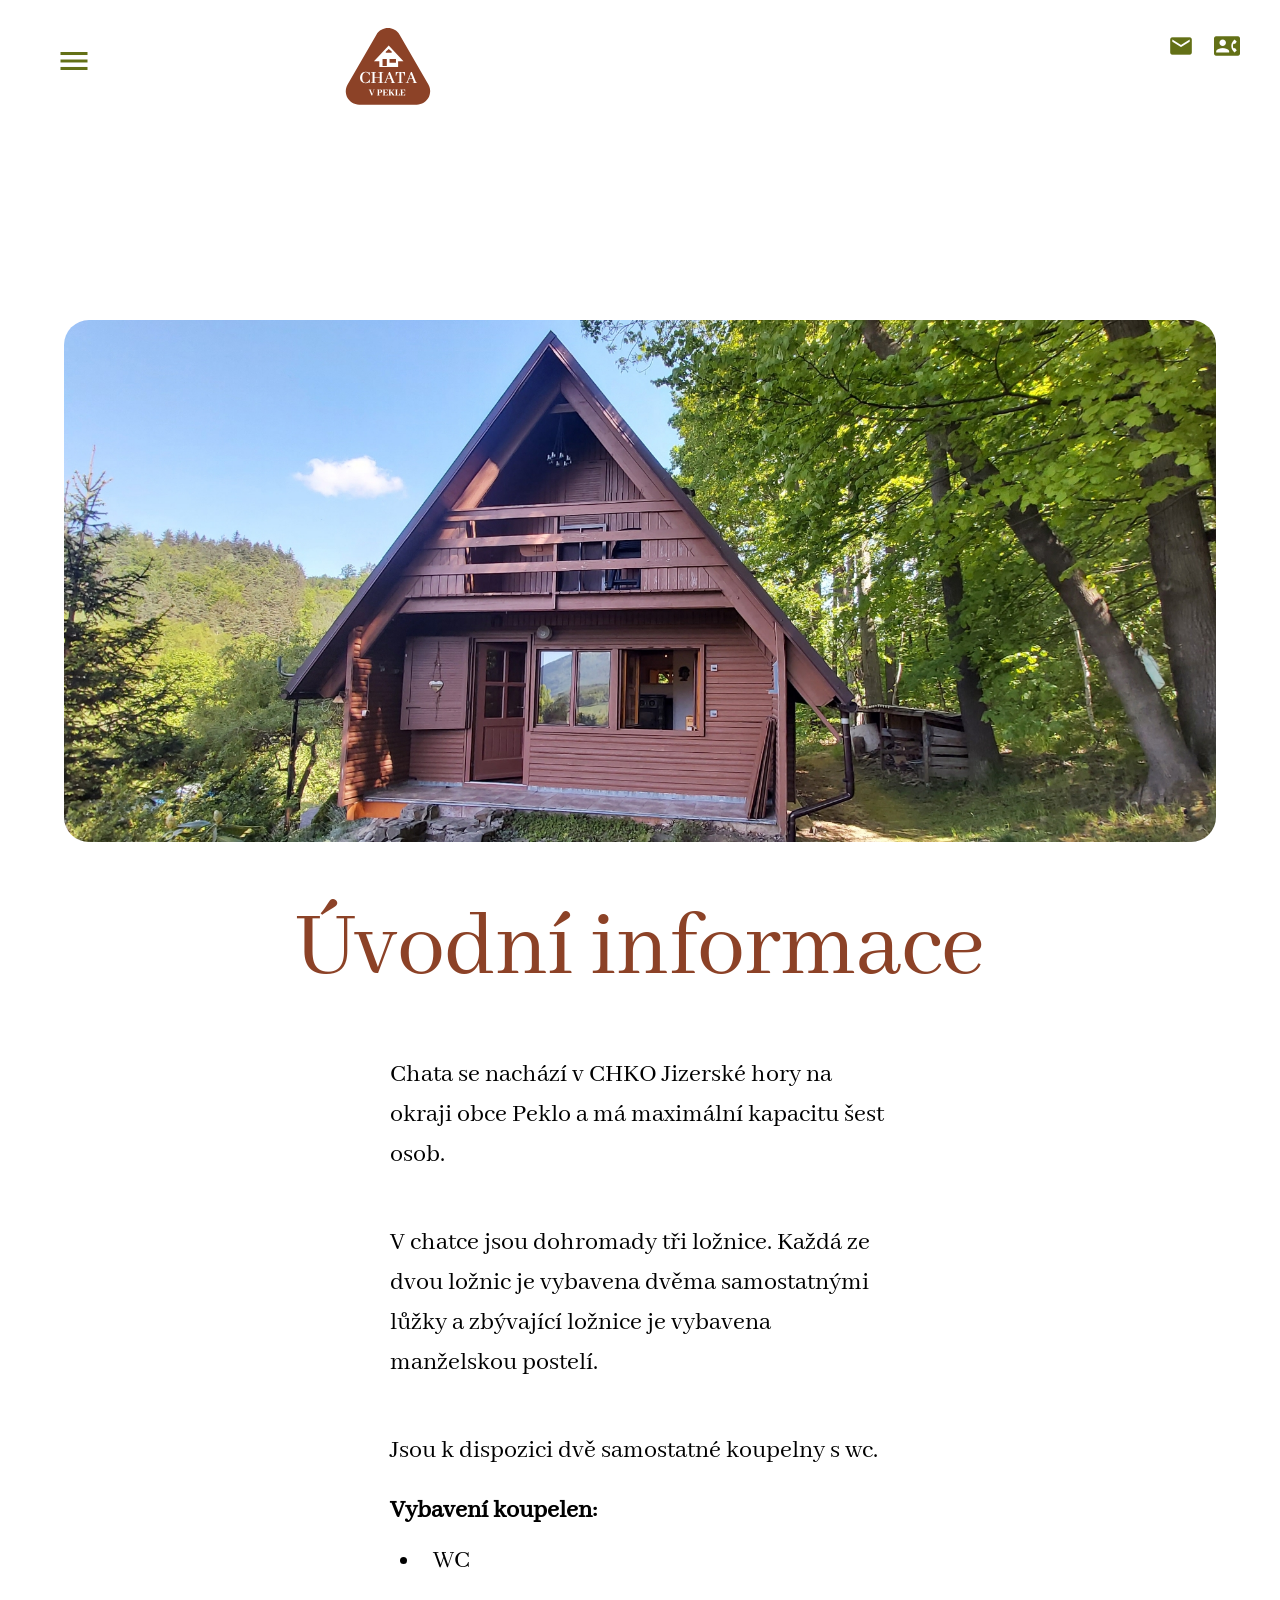
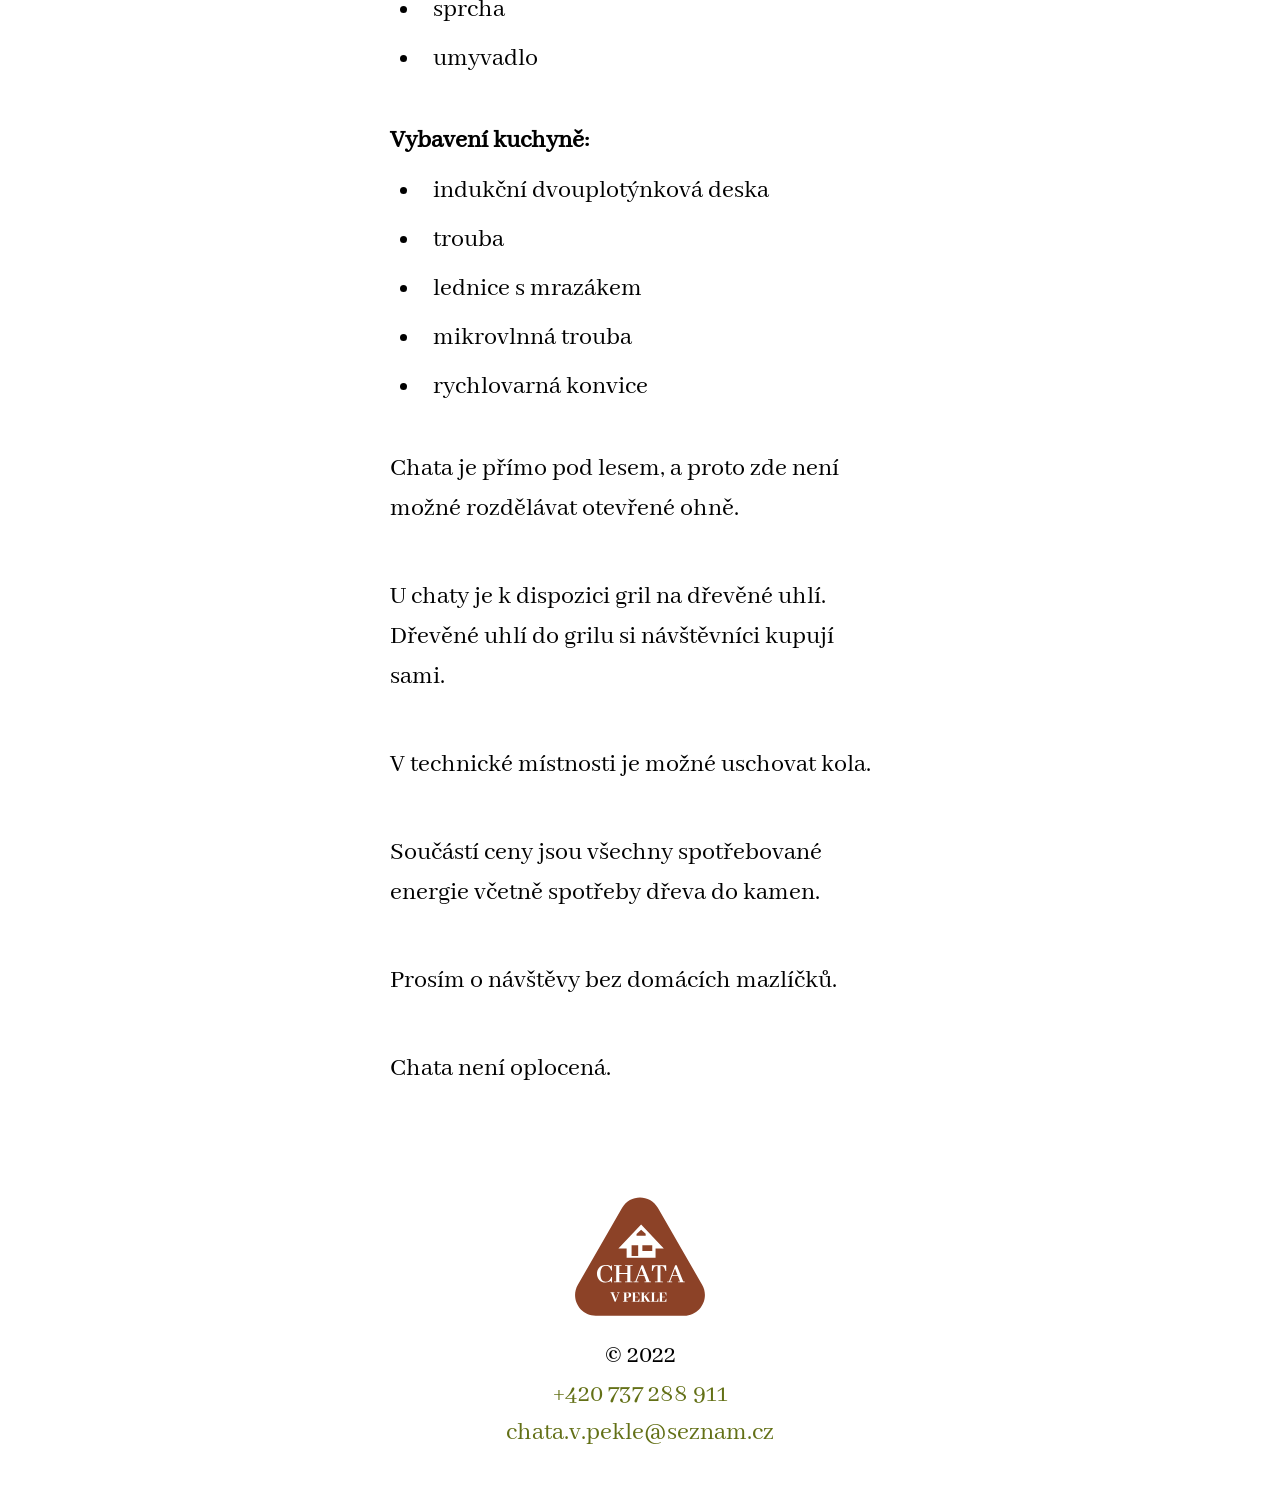
==== site/index.html @ 42ec2aaf "Převod SSR na statickou kostru Co-Authored-By: Claude Opus 5.5 (1M context) <noreply@anthropic.com>" ====
<!DOCTYPE html>
<html dir="ltr" lang="cs">
 <head>
  <title>
   Chata v Pekle
  </title>
  <meta content="NJmJHriRvf-rJsaAqMq5qXsgZJB5PjTwamR1RuNVc58" name="google-site-verification"/>
  <meta charset="utf-8"/>
  <meta content="Jizerské hory na okraji obce Peklo" name="description"/>
  <meta content="telephone=yes" name="format-detection"/>
  <meta content="no" name="msapplication-tap-highlight"/>
  <meta content="user-scalable=no,initial-scale=1,maximum-scale=1,minimum-scale=1,width=device-width" name="viewport"/>
  <meta content="3EB820D91E4AE685A095F43138B02873" name="msvalidate.01"/>
  <link href="statics/app-logo-128x128.png" rel="icon" type="image/png"/>
  <link href="statics/icons/favicon-16x16.png" rel="icon" sizes="16x16" type="image/png"/>
  <link href="statics/icons/favicon-32x32.png" rel="icon" sizes="32x32" type="image/png"/>
  <link href="statics/icons/favicon-96x96.png" rel="icon" sizes="96x96" type="image/png"/>
  <link href="statics/icons/favicon.ico" rel="icon" type="image/ico"/>
  <link href="css/app.css" rel="stylesheet"/>
  <link href="css/komponenty.css" rel="stylesheet"/>
 </head>
 <body class="desktop no-touch body--light">
  <script>
   window.__Q_META__={"title":"Chata v Pekle","meta":{},"link":{},"htmlAttr":{},"bodyAttr":{}}
  </script>
  <div id="q-app">
   <script>
    (function(){var a=document.getElementById('q-app'),w=window.innerWidth;[['xs',600],['sm',1024],['md',1440],['lg',1920]].forEach(function(b){a.classList.toggle('gt-'+b[0],w>=b[1])})})()
   </script>
   <div class="q-layout q-layout--standard" rounded-borders="" style="min-height:0px;">
    <!-- -->
    <!-- -->
    <header class="q-header q-layout__section--marginal transparent fixed-top" style="height:112px;">
     <div class="q-toolbar row no-wrap items-center bg-white">
      <div class="whole-menu">
       <div class="row justify-between full-width menu-kontakt-block-mobile">
        <div class="col-1 text-left whole-menu-mobile">
         <button class="q-btn q-btn-item non-selectable no-outline menu-button-mobile q-btn--flat q-btn--rectangle q-btn--actionable q-focusable q-hoverable q-btn--no-uppercase q-btn--wrap" role="button" style="font-size:21px;" tabindex="0" type="button">
          <span class="q-focus-helper">
          </span>
          <span class="q-btn__wrapper col row q-anchor--skip">
           <span class="q-btn__content text-center col items-center q-anchor--skip justify-center row">
            <i aria-hidden="true" class="material-icons q-icon notranslate" role="img">
             menu
            </i>
           </span>
          </span>
         </button>
        </div>
        <div class="q-drawer-container">
         <div aria-hidden="true" class="q-drawer__opener fixed-left">
         </div>
         <div aria-hidden="true" class="fullscreen q-drawer__backdrop hidden">
         </div>
         <aside class="q-drawer q-drawer--left q-drawer--bordered q-layout--prevent-focus fixed q-drawer--on-top q-drawer--mobile q-drawer--top-padding" style="width:300px;">
          <div class="q-drawer__content fit scroll">
           <div class="q-tabs row no-wrap items-center q-tabs--not-scrollable q-tabs--vertical q-tabs__arrows--inside" role="tablist">
            <!-- -->
            <div class="q-tabs__content row no-wrap items-center self-stretch hide-scrollbar q-tabs__content--align-left kontakt-bar">
             <div class="text-body3 q-list">
              <a aria-current="page" class="q-tab relative-position self-stretch flex flex-center text-center menu-text-style q-router-link--exact-active q-router-link--active q-tab--inactive q-tab--no-caps q-focusable q-hoverable cursor-pointer" href="./" role="tab" tabindex="0">
               <div class="q-focus-helper" tabindex="-1">
               </div>
               <div class="q-tab__content self-stretch flex-center relative-position q-anchor--skip non-selectable column">
                Úvod
               </div>
               <div class="q-tab__indicator absolute-right text-secondary">
               </div>
              </a>
              <a class="q-tab relative-position self-stretch flex flex-center text-center menu-text-style q-tab--inactive q-tab--no-caps q-focusable q-hoverable cursor-pointer" href="cenik/" role="tab" tabindex="0">
               <div class="q-focus-helper" tabindex="-1">
               </div>
               <div class="q-tab__content self-stretch flex-center relative-position q-anchor--skip non-selectable column">
                Ceník
               </div>
               <div class="q-tab__indicator absolute-right text-secondary">
               </div>
              </a>
              <a class="q-tab relative-position self-stretch flex flex-center text-center menu-text-style q-tab--inactive q-tab--no-caps q-focusable q-hoverable cursor-pointer" href="fotky/" role="tab" tabindex="0">
               <div class="q-focus-helper" tabindex="-1">
               </div>
               <div class="q-tab__content self-stretch flex-center relative-position q-anchor--skip non-selectable column">
                Fotky
               </div>
               <div class="q-tab__indicator absolute-right text-secondary">
               </div>
              </a>
              <a class="q-tab relative-position self-stretch flex flex-center text-center menu-text-style q-tab--inactive q-tab--no-caps q-focusable q-hoverable cursor-pointer" href="okoli/" role="tab" tabindex="0">
               <div class="q-focus-helper" tabindex="-1">
               </div>
               <div class="q-tab__content self-stretch flex-center relative-position q-anchor--skip non-selectable column">
                V okolí
               </div>
               <div class="q-tab__indicator absolute-right text-secondary">
               </div>
              </a>
              <a class="q-tab relative-position self-stretch flex flex-center text-center menu-text-style q-tab--inactive q-tab--no-caps q-focusable q-hoverable cursor-pointer" href="kontakt/" role="tab" tabindex="0">
               <div class="q-focus-helper" tabindex="-1">
               </div>
               <div class="q-tab__content self-stretch flex-center relative-position q-anchor--skip non-selectable column">
                Kontakt
               </div>
               <div class="q-tab__indicator absolute-right text-secondary">
               </div>
              </a>
             </div>
             <button class="q-btn q-btn-item non-selectable no-outline mobile-btn-close-menu q-btn--flat q-btn--rectangle q-btn--actionable q-focusable q-hoverable q-btn--no-uppercase q-btn--wrap q-btn--dense" role="button" tabindex="0" type="button">
              <span class="q-focus-helper">
              </span>
              <span class="q-btn__wrapper col row q-anchor--skip">
               <span class="q-btn__content text-center col items-center q-anchor--skip justify-center row">
                <i aria-hidden="true" class="material-icons q-icon notranslate" role="img">
                 close
                </i>
                zavřít
               </span>
              </span>
             </button>
            </div>
            <i aria-hidden="true" class="q-tabs__arrow q-tabs__arrow--left absolute q-tab__icon material-icons q-icon notranslate" role="presentation">
             keyboard_arrow_up
            </i>
            <i aria-hidden="true" class="q-tabs__arrow q-tabs__arrow--right absolute q-tab__icon material-icons q-icon notranslate q-tabs__arrow--faded" role="presentation">
             keyboard_arrow_down
            </i>
           </div>
          </div>
         </aside>
        </div>
        <div class="col-3">
         <img class="logo" height="90px" src="[data-uri]" style="z-index:2;"/>
        </div>
        <div class="col-5 text-right whole-menu-mobile">
         <a class="menu-kontakt-button menu-button-mobile" href="mailto:chata.v.pekle@seznam.cz">
          <i aria-hidden="true" class="material-icons q-icon notranslate" role="presentation">
           mail
          </i>
         </a>
         <a class="menu-kontakt-button menu-button-mobile" href="tel:+420737288911">
          <i aria-hidden="true" class="material-icons q-icon notranslate" role="presentation">
           contact_phone
          </i>
         </a>
        </div>
       </div>
      </div>
     </div>
     <!-- -->
    </header>
    <div class="q-page-container" style="padding-top:350px;">
     <main class="q-page" data-v-85ab2346="" style="min-height:calc(100vh - 350px);">
      <div data-v-85ab2346="">
       <div class="page-section" data-v-85ab2346="">
        <div data-v-85ab2346="">
         <img class="top-image" data-v-85ab2346="" src="img/chvp_foto01.jpg"/>
        </div>
       </div>
       <div class="page-section section-nadpis text-center" data-v-85ab2346="">
        <h2 data-v-85ab2346="">
         Úvodní informace
        </h2>
       </div>
       <div class="page-section text-center" data-v-85ab2346="">
        <div class="text-section" data-v-85ab2346="">
         <div class="text-block" data-v-85ab2346="">
          <p class="q-mb-xl" data-v-85ab2346="">
           Chata se nachází v CHKO Jizerské hory na okraji obce Peklo a má maximální kapacitu šest osob.
          </p>
          <p class="q-mb-xl" data-v-85ab2346="">
           V chatce jsou dohromady tři ložnice. Každá ze dvou ložnic je vybavena dvěma samostatnými lůžky a zbývající ložnice je vybavena manželskou postelí.
          </p>
          <div class="q-mb-xl" data-v-85ab2346="">
           <p data-v-85ab2346="">
            Jsou k dispozici dvě samostatné koupelny s wc.
           </p>
           <p class="text-bold q-mb-md" data-v-85ab2346="">
            Vybavení koupelen:
           </p>
           <ul data-v-85ab2346="">
            <li data-v-85ab2346="">
             WC
            </li>
            <li data-v-85ab2346="">
             sprcha
            </li>
            <li data-v-85ab2346="">
             umyvadlo
            </li>
           </ul>
          </div>
          <div class="q-mb-xl q-mt-xl" data-v-85ab2346="">
           <p class="text-bold q-mb-md" data-v-85ab2346="">
            Vybavení kuchyně:
           </p>
           <ul data-v-85ab2346="">
            <li data-v-85ab2346="">
             indukční dvouplotýnková deska
            </li>
            <li data-v-85ab2346="">
             trouba
            </li>
            <li data-v-85ab2346="">
             lednice s mrazákem
            </li>
            <li data-v-85ab2346="">
             mikrovlnná trouba
            </li>
            <li data-v-85ab2346="">
             rychlovarná konvice
            </li>
           </ul>
          </div>
          <p class="q-mb-xl" data-v-85ab2346="">
           Chata je přímo pod lesem, a proto zde není možné rozdělávat otevřené ohně.
          </p>
          <p class="q-mb-xl" data-v-85ab2346="">
           U chaty je k dispozici gril na dřevěné uhlí. Dřevěné uhlí do grilu si návštěvníci kupují sami.
          </p>
          <p class="q-mb-xl" data-v-85ab2346="">
           V technické místnosti je možné uschovat kola.
          </p>
          <p class="q-mb-xl" data-v-85ab2346="">
           Součástí ceny jsou všechny spotřebované energie včetně spotřeby dřeva do kamen.
          </p>
          <p class="q-mb-xl" data-v-85ab2346="">
           Prosím o návštěvy bez domácích mazlíčků.
          </p>
          <p class="q-mb-xl" data-v-85ab2346="">
           Chata není oplocená.
          </p>
         </div>
        </div>
       </div>
      </div>
     </main>
     <div class="q-mt-lg" data-v-52e497e8="">
      <div class="row items-center justify-center" data-v-52e497e8="">
       <div class="col text-center" data-v-52e497e8="">
        <div class="alt-text-caption text-center q-mb-xl" data-v-52e497e8="">
         <div data-v-52e497e8="">
          <img alt="logo" data-v-52e497e8="" immediate="true" src="[data-uri]" width="160"/>
         </div>
         <div data-v-52e497e8="">
          <span class="q-mx-sm" data-v-52e497e8="">
           © 2022
          </span>
         </div>
         <div data-v-52e497e8="">
          <span class="q-mx-sm" data-v-52e497e8="">
           <a class="menu-kontakt-button menu-button-mobile" data-v-52e497e8="" href="tel:+420737288911">
            +420 737 288 911
           </a>
          </span>
         </div>
         <div data-v-52e497e8="">
          <span class="q-mx-sm" data-v-52e497e8="">
           <a class="menu-kontakt-button menu-button-mobile" data-v-52e497e8="" href="mailto:chata.v.pekle@seznam.cz">
            chata.v.pekle@seznam.cz
           </a>
          </span>
         </div>
        </div>
       </div>
      </div>
     </div>
    </div>
   </div>
  </div>
 </body>
</html>
---- site/css/app.css ----
@font-face{font-family:Material Icons;font-style:normal;font-weight:400;font-display:block;src:url("../fonts/flUhRq6tzZclQEJ-Vdg-IuiaDsNcIhQ8tQ.woff2") format("woff2"),url("../fonts/flUhRq6tzZclQEJ-Vdg-IuiaDsNa.woff") format("woff")}.material-icons{font-family:Material Icons;font-weight:400;font-style:normal;display:inline-block;line-height:1;text-transform:none;letter-spacing:normal;word-wrap:normal;white-space:nowrap;direction:ltr;-webkit-font-smoothing:antialiased;text-rendering:optimizeLegibility;-moz-osx-font-smoothing:grayscale;font-feature-settings:"liga"}.heartBeat{-webkit-animation-duration:calc(var(--animate-duration)*1.3);animation-duration:calc(var(--animate-duration)*1.3)}.hinge{-webkit-animation-duration:calc(var(--animate-duration)*2);animation-duration:calc(var(--animate-duration)*2);transform-origin:top left}.pulse{-webkit-animation-timing-function:ease-in-out;animation-timing-function:ease-in-out}@-webkit-keyframes shakeX{0%,to{transform:translate3d(0,0,0)}10%,30%,50%,70%,90%{transform:translate3d(-10px,0,0)}20%,40%,60%,80%{transform:translate3d(10px,0,0)}}@keyframes shakeX{0%,to{transform:translate3d(0,0,0)}10%,30%,50%,70%,90%{transform:translate3d(-10px,0,0)}20%,40%,60%,80%{transform:translate3d(10px,0,0)}}.shakeX{-webkit-animation-name:shakeX;animation-name:shakeX}@-webkit-keyframes shakeY{0%,to{transform:translate3d(0,0,0)}10%,30%,50%,70%,90%{transform:translate3d(0,-10px,0)}20%,40%,60%,80%{transform:translate3d(0,10px,0)}}@keyframes shakeY{0%,to{transform:translate3d(0,0,0)}10%,30%,50%,70%,90%{transform:translate3d(0,-10px,0)}20%,40%,60%,80%{transform:translate3d(0,10px,0)}}.shakeY{-webkit-animation-name:shakeY;animation-name:shakeY}@-webkit-keyframes backInDown{0%{transform:translateY(-1200px) scale(0.7);opacity:0.7}80%{transform:translateY(0px) scale(0.7);opacity:0.7}to{transform:scale(1);opacity:1}}@keyframes backInDown{0%{transform:translateY(-1200px) scale(0.7);opacity:0.7}80%{transform:translateY(0px) scale(0.7);opacity:0.7}to{transform:scale(1);opacity:1}}.backInDown{-webkit-animation-name:backInDown;animation-name:backInDown}@-webkit-keyframes backInLeft{0%{transform:translateX(-2000px) scale(0.7);opacity:0.7}80%{transform:translateX(0px) scale(0.7);opacity:0.7}to{transform:scale(1);opacity:1}}@keyframes backInLeft{0%{transform:translateX(-2000px) scale(0.7);opacity:0.7}80%{transform:translateX(0px) scale(0.7);opacity:0.7}to{transform:scale(1);opacity:1}}.backInLeft{-webkit-animation-name:backInLeft;animation-name:backInLeft}@-webkit-keyframes backInRight{0%{transform:translateX(2000px) scale(0.7);opacity:0.7}80%{transform:translateX(0px) scale(0.7);opacity:0.7}to{transform:scale(1);opacity:1}}@keyframes backInRight{0%{transform:translateX(2000px) scale(0.7);opacity:0.7}80%{transform:translateX(0px) scale(0.7);opacity:0.7}to{transform:scale(1);opacity:1}}.backInRight{-webkit-animation-name:backInRight;animation-name:backInRight}@-webkit-keyframes backInUp{0%{transform:translateY(1200px) scale(0.7);opacity:0.7}80%{transform:translateY(0px) scale(0.7);opacity:0.7}to{transform:scale(1);opacity:1}}@keyframes backInUp{0%{transform:translateY(1200px) scale(0.7);opacity:0.7}80%{transform:translateY(0px) scale(0.7);opacity:0.7}to{transform:scale(1);opacity:1}}.backInUp{-webkit-animation-name:backInUp;animation-name:backInUp}.bounceIn{-webkit-animation-duration:calc(var(--animate-duration)*0.75);animation-duration:calc(var(--animate-duration)*0.75)}@-webkit-keyframes fadeInBottomLeft{0%{opacity:0;transform:translate3d(-100%,100%,0)}to{opacity:1;transform:translate3d(0,0,0)}}@keyframes fadeInBottomLeft{0%{opacity:0;transform:translate3d(-100%,100%,0)}to{opacity:1;transform:translate3d(0,0,0)}}.fadeInBottomLeft{-webkit-animation-name:fadeInBottomLeft;animation-name:fadeInBottomLeft}@-webkit-keyframes fadeInBottomRight{0%{opacity:0;transform:translate3d(100%,100%,0)}to{opacity:1;transform:translate3d(0,0,0)}}@keyframes fadeInBottomRight{0%{opacity:0;transform:translate3d(100%,100%,0)}to{opacity:1;transform:translate3d(0,0,0)}}.fadeInBottomRight{-webkit-animation-name:fadeInBottomRight;animation-name:fadeInBottomRight}@-webkit-keyframes fadeInTopLeft{0%{opacity:0;transform:translate3d(-100%,-100%,0)}to{opacity:1;transform:translate3d(0,0,0)}}@keyframes fadeInTopLeft{0%{opacity:0;transform:translate3d(-100%,-100%,0)}to{opacity:1;transform:translate3d(0,0,0)}}.fadeInTopLeft{-webkit-animation-name:fadeInTopLeft;animation-name:fadeInTopLeft}@-webkit-keyframes fadeInTopRight{0%{opacity:0;transform:translate3d(100%,-100%,0)}to{opacity:1;transform:translate3d(0,0,0)}}@keyframes fadeInTopRight{0%{opacity:0;transform:translate3d(100%,-100%,0)}to{opacity:1;transform:translate3d(0,0,0)}}.fadeInTopRight{-webkit-animation-name:fadeInTopRight;animation-name:fadeInTopRight}@-webkit-keyframes lightSpeedInLeft{0%{transform:translate3d(-100%,0,0) skewX(30deg);opacity:0}60%{transform:skewX(-20deg);opacity:1}80%{transform:skewX(5deg)}to{transform:translate3d(0,0,0)}}@keyframes lightSpeedInLeft{0%{transform:translate3d(-100%,0,0) skewX(30deg);opacity:0}60%{transform:skewX(-20deg);opacity:1}80%{transform:skewX(5deg)}to{transform:translate3d(0,0,0)}}.lightSpeedInLeft{-webkit-animation-name:lightSpeedInLeft;animation-name:lightSpeedInLeft;-webkit-animation-timing-function:ease-out;animation-timing-function:ease-out}@-webkit-keyframes lightSpeedInRight{0%{transform:translate3d(100%,0,0) skewX(-30deg);opacity:0}60%{transform:skewX(20deg);opacity:1}80%{transform:skewX(-5deg)}to{transform:translate3d(0,0,0)}}@keyframes lightSpeedInRight{0%{transform:translate3d(100%,0,0) skewX(-30deg);opacity:0}60%{transform:skewX(20deg);opacity:1}80%{transform:skewX(-5deg)}to{transform:translate3d(0,0,0)}}.lightSpeedInRight{-webkit-animation-name:lightSpeedInRight;animation-name:lightSpeedInRight;-webkit-animation-timing-function:ease-out;animation-timing-function:ease-out}.rotateIn{transform-origin:center}.rotateInDownLeft{transform-origin:left bottom}.rotateInDownRight{transform-origin:right bottom}.rotateInUpLeft{transform-origin:left bottom}.rotateInUpRight{transform-origin:right bottom}@-webkit-keyframes backOutDown{0%{transform:scale(1);opacity:1}20%{transform:translateY(0px) scale(0.7);opacity:0.7}to{transform:translateY(700px) scale(0.7);opacity:0.7}}@keyframes backOutDown{0%{transform:scale(1);opacity:1}20%{transform:translateY(0px) scale(0.7);opacity:0.7}to{transform:translateY(700px) scale(0.7);opacity:0.7}}.backOutDown{-webkit-animation-name:backOutDown;animation-name:backOutDown}@-webkit-keyframes backOutLeft{0%{transform:scale(1);opacity:1}20%{transform:translateX(0px) scale(0.7);opacity:0.7}to{transform:translateX(-2000px) scale(0.7);opacity:0.7}}@keyframes backOutLeft{0%{transform:scale(1);opacity:1}20%{transform:translateX(0px) scale(0.7);opacity:0.7}to{transform:translateX(-2000px) scale(0.7);opacity:0.7}}.backOutLeft{-webkit-animation-name:backOutLeft;animation-name:backOutLeft}@-webkit-keyframes backOutRight{0%{transform:scale(1);opacity:1}20%{transform:translateX(0px) scale(0.7);opacity:0.7}to{transform:translateX(2000px) scale(0.7);opacity:0.7}}@keyframes backOutRight{0%{transform:scale(1);opacity:1}20%{transform:translateX(0px) scale(0.7);opacity:0.7}to{transform:translateX(2000px) scale(0.7);opacity:0.7}}.backOutRight{-webkit-animation-name:backOutRight;animation-name:backOutRight}@-webkit-keyframes backOutUp{0%{transform:scale(1);opacity:1}20%{transform:translateY(0px) scale(0.7);opacity:0.7}to{transform:translateY(-700px) scale(0.7);opacity:0.7}}@keyframes backOutUp{0%{transform:scale(1);opacity:1}20%{transform:translateY(0px) scale(0.7);opacity:0.7}to{transform:translateY(-700px) scale(0.7);opacity:0.7}}.backOutUp{-webkit-animation-name:backOutUp;animation-name:backOutUp}.bounceOut{-webkit-animation-duration:calc(var(--animate-duration)*0.75);animation-duration:calc(var(--animate-duration)*0.75)}@-webkit-keyframes fadeOutBottomLeft{0%{opacity:1;transform:translate3d(0,0,0)}to{opacity:0;transform:translate3d(-100%,100%,0)}}@keyframes fadeOutBottomLeft{0%{opacity:1;transform:translate3d(0,0,0)}to{opacity:0;transform:translate3d(-100%,100%,0)}}.fadeOutBottomLeft{-webkit-animation-name:fadeOutBottomLeft;animation-name:fadeOutBottomLeft}@-webkit-keyframes fadeOutBottomRight{0%{opacity:1;transform:translate3d(0,0,0)}to{opacity:0;transform:translate3d(100%,100%,0)}}@keyframes fadeOutBottomRight{0%{opacity:1;transform:translate3d(0,0,0)}to{opacity:0;transform:translate3d(100%,100%,0)}}.fadeOutBottomRight{-webkit-animation-name:fadeOutBottomRight;animation-name:fadeOutBottomRight}@-webkit-keyframes fadeOutTopLeft{0%{opacity:1;transform:translate3d(0,0,0)}to{opacity:0;transform:translate3d(-100%,-100%,0)}}@keyframes fadeOutTopLeft{0%{opacity:1;transform:translate3d(0,0,0)}to{opacity:0;transform:translate3d(-100%,-100%,0)}}.fadeOutTopLeft{-webkit-animation-name:fadeOutTopLeft;animation-name:fadeOutTopLeft}@-webkit-keyframes fadeOutTopRight{0%{opacity:1;transform:translate3d(0,0,0)}to{opacity:0;transform:translate3d(100%,-100%,0)}}@keyframes fadeOutTopRight{0%{opacity:1;transform:translate3d(0,0,0)}to{opacity:0;transform:translate3d(100%,-100%,0)}}.fadeOutTopRight{-webkit-animation-name:fadeOutTopRight;animation-name:fadeOutTopRight}.flipOutX,.flipOutY{-webkit-animation-duration:calc(var(--animate-duration)*0.75);animation-duration:calc(var(--animate-duration)*0.75)}@-webkit-keyframes lightSpeedOutLeft{0%{opacity:1}to{transform:translate3d(-100%,0,0) skewX(-30deg);opacity:0}}@keyframes lightSpeedOutLeft{0%{opacity:1}to{transform:translate3d(-100%,0,0) skewX(-30deg);opacity:0}}.lightSpeedOutLeft{-webkit-animation-name:lightSpeedOutLeft;animation-name:lightSpeedOutLeft;-webkit-animation-timing-function:ease-in;animation-timing-function:ease-in}@-webkit-keyframes lightSpeedOutRight{0%{opacity:1}to{transform:translate3d(100%,0,0) skewX(30deg);opacity:0}}@keyframes lightSpeedOutRight{0%{opacity:1}to{transform:translate3d(100%,0,0) skewX(30deg);opacity:0}}.lightSpeedOutRight{-webkit-animation-name:lightSpeedOutRight;animation-name:lightSpeedOutRight;-webkit-animation-timing-function:ease-in;animation-timing-function:ease-in}.rotateOut{transform-origin:center}.rotateOutDownLeft{transform-origin:left bottom}.rotateOutDownRight{transform-origin:right bottom}.rotateOutUpLeft{transform-origin:left bottom}.rotateOutUpRight{transform-origin:right bottom}.zoomOutDown{transform-origin:center bottom}.zoomOutLeft{transform-origin:left center}.zoomOutRight{transform-origin:right center}.zoomOutUp{transform-origin:center bottom}*,:after,:before{box-sizing:inherit;-webkit-tap-highlight-color:transparent;-moz-tap-highlight-color:transparent}#q-app,body,html{width:100%;direction:ltr}body.platform-ios.within-iframe,body.platform-ios.within-iframe #q-app{width:100px;min-width:100%}body,html{margin:0;box-sizing:border-box}article,aside,details,figcaption,figure,footer,header,main,menu,nav,section,summary{display:block}abbr[title]{border-bottom:none;text-decoration:underline;-webkit-text-decoration:underline dotted;text-decoration:underline dotted}img{border-style:none}svg:not(:root){overflow:hidden}code,kbd,pre,samp{font-family:monospace,monospace;font-size:1em}hr{box-sizing:content-box;height:0;overflow:visible}button,input,optgroup,select,textarea{font:inherit;font-family:inherit;margin:0}optgroup{font-weight:700}button,input,select{overflow:visible;text-transform:none}button::-moz-focus-inner,input::-moz-focus-inner{border:0;padding:0}button:-moz-focusring,input:-moz-focusring{outline:1px dotted ButtonText}fieldset{padding:0.35em 0.75em 0.625em}legend{box-sizing:border-box;color:inherit;display:table;max-width:100%;padding:0;white-space:normal}progress{vertical-align:baseline}textarea{overflow:auto}input[type=search]{-webkit-appearance:textfield}input[type=search]::-webkit-search-cancel-button,input[type=search]::-webkit-search-decoration{-webkit-appearance:none}.q-icon{line-height:1;width:1em;height:1em;letter-spacing:normal;text-transform:none;white-space:nowrap;word-wrap:normal;direction:ltr;text-align:center;position:relative;box-sizing:content-box;fill:currentColor}.q-icon:after,.q-icon:before{width:100%;height:100%;display:flex!important;align-items:center;justify-content:center}.q-icon>svg{width:100%;height:100%}.material-icons,.material-icons-outlined,.material-icons-round,.material-icons-sharp,.q-icon{-webkit-user-select:none;-moz-user-select:none;-ms-user-select:none;user-select:none;cursor:inherit;font-size:inherit;display:inline-flex;align-items:center;justify-content:center;vertical-align:middle}.q-panel,.q-panel>div{height:100%;width:100%}.q-panel-parent{overflow:hidden;position:relative}.q-loading-bar{position:fixed;z-index:9998;transition:transform 0.5s cubic-bezier(0,0,0.2,1),opacity 0.5s;background:#f44336}.q-loading-bar--top{left:0;right:0;top:0;width:100%}.q-loading-bar--bottom{left:0;right:0;bottom:0;width:100%}.q-loading-bar--right{top:0;bottom:0;right:0;height:100%}.q-loading-bar--left{top:0;bottom:0;left:0;height:100%}.q-avatar{position:relative;vertical-align:middle;display:inline-block;border-radius:50%;font-size:48px;height:1em;width:1em}.q-avatar__content{font-size:0.5em;line-height:0.5em}.q-avatar__content,.q-avatar img:not(.q-icon){border-radius:inherit;height:inherit;width:inherit}.q-avatar--square{border-radius:0}.q-badge{background-color:#637016;background-color:var(--q-color-primary);color:#fff;padding:2px 6px;border-radius:4px;font-size:12px;line-height:12px;font-weight:400;vertical-align:baseline}.q-badge--single-line{white-space:nowrap}.q-badge--multi-line{word-break:break-all;word-wrap:break-word}.q-badge--floating{position:absolute;top:-4px;right:-3px;cursor:inherit}.q-badge--transparent{opacity:0.8}.q-badge--outline{background-color:transparent;border:1px solid currentColor}.q-banner{min-height:54px;padding:8px 16px;background:#fff}.q-banner--top-padding{padding-top:14px}.q-banner__avatar{min-width:1px!important}.q-banner__avatar>.q-avatar{font-size:46px}.q-banner__avatar>.q-icon{font-size:40px}.q-banner__actions.col-auto,.q-banner__avatar:not(:empty)+.q-banner__content{padding-left:16px}.q-banner__actions.col-all .q-btn-item{margin:4px 0 0 4px}.q-banner--dense{min-height:32px;padding:8px}.q-banner--dense.q-banner--top-padding{padding-top:12px}.q-banner--dense .q-banner__avatar>.q-avatar,.q-banner--dense .q-banner__avatar>.q-icon{font-size:28px}.q-banner--dense .q-banner__actions.col-auto,.q-banner--dense .q-banner__avatar:not(:empty)+.q-banner__content{padding-left:8px}.q-bar{background:rgba(0,0,0,0.2)}.q-bar>.q-icon{margin-left:2px}.q-bar>div,.q-bar>div+.q-icon{margin-left:8px}.q-bar>.q-btn{margin-left:2px}.q-bar>.q-btn:first-child,.q-bar>.q-icon:first-child,.q-bar>div:first-child{margin-left:0}.q-bar--standard{padding:0 12px;height:32px;font-size:18px}.q-bar--standard>div{font-size:16px}.q-bar--standard .q-btn{font-size:11px}.q-bar--dense{padding:0 8px;height:24px;font-size:14px}.q-bar--dense .q-btn{font-size:8px}.q-bar--dark{background:hsla(0,0%,100%,0.15)}.q-breadcrumbs__el{color:inherit}.q-breadcrumbs__el-icon{font-size:125%}.q-breadcrumbs__el-icon--with-label{margin-right:8px}.q-breadcrumbs--last a{pointer-events:none}[dir=rtl] .q-breadcrumbs__separator .q-icon{transform:scaleX(-1)}.q-btn{display:inline-flex;flex-direction:column;align-items:stretch;position:relative;outline:0;border:0;vertical-align:middle;padding:0;font-size:14px;line-height:1.715em;text-decoration:none;color:inherit;background:transparent;font-weight:500;text-transform:uppercase;text-align:center;width:auto;height:auto}.q-btn .q-icon,.q-btn .q-spinner{font-size:1.715em}.q-btn.disabled{opacity:0.7!important}.q-btn__wrapper{padding:4px 16px;min-height:2.572em;border-radius:inherit;width:100%;height:100%}.q-btn__wrapper:before{content:"";display:block;position:absolute;left:0;right:0;top:0;bottom:0;border-radius:inherit;box-shadow:0 1px 5px rgba(0,0,0,0.2),0 2px 2px rgba(0,0,0,0.14),0 3px 1px -2px rgba(0,0,0,0.12)}.q-btn--actionable{cursor:pointer}.q-btn--actionable.q-btn--standard .q-btn__wrapper:before{transition:box-shadow 0.3s cubic-bezier(0.25,0.8,0.5,1)}.q-btn--actionable.q-btn--standard.q-btn--active .q-btn__wrapper:before,.q-btn--actionable.q-btn--standard:active .q-btn__wrapper:before{box-shadow:0 3px 5px -1px rgba(0,0,0,0.2),0 5px 8px rgba(0,0,0,0.14),0 1px 14px rgba(0,0,0,0.12)}.q-btn--no-uppercase{text-transform:none}.q-btn--rectangle{border-radius:3px}.q-btn--outline{background:transparent!important}.q-btn--outline .q-btn__wrapper:before{border:1px solid currentColor}.q-btn--push{border-radius:7px}.q-btn--push .q-btn__wrapper:before{border-bottom:3px solid rgba(0,0,0,0.15)}.q-btn--push.q-btn--actionable{transition:transform 0.3s cubic-bezier(0.25,0.8,0.5,1)}.q-btn--push.q-btn--actionable .q-btn__wrapper:before{transition:top 0.3s cubic-bezier(0.25,0.8,0.5,1),bottom 0.3s cubic-bezier(0.25,0.8,0.5,1),border-bottom-width 0.3s cubic-bezier(0.25,0.8,0.5,1)}.q-btn--push.q-btn--actionable.q-btn--active,.q-btn--push.q-btn--actionable:active{transform:translateY(2px)}.q-btn--push.q-btn--actionable.q-btn--active .q-btn__wrapper:before,.q-btn--push.q-btn--actionable:active .q-btn__wrapper:before{border-bottom-width:0}.q-btn--rounded{border-radius:28px}.q-btn--round{border-radius:50%}.q-btn--round .q-btn__wrapper{padding:0;min-width:3em;min-height:3em}.q-btn--flat .q-btn__wrapper:before,.q-btn--outline .q-btn__wrapper:before,.q-btn--unelevated .q-btn__wrapper:before{box-shadow:none}.q-btn--dense .q-btn__wrapper{padding:0.285em;min-height:2em}.q-btn--dense.q-btn--round .q-btn__wrapper{padding:0;min-height:2.4em;min-width:2.4em}.q-btn--dense .on-left{margin-right:6px}.q-btn--dense .on-right{margin-left:6px}.q-btn--fab-mini .q-icon,.q-btn--fab .q-icon{font-size:24px}.q-btn--fab .q-icon{margin:auto}.q-btn--fab .q-btn__wrapper{padding:16px;min-height:56px;min-width:56px}.q-btn--fab-mini .q-btn__wrapper{padding:8px;min-height:40px;min-width:40px}.q-btn__content{transition:opacity 0.3s;z-index:0}.q-btn__content--hidden{opacity:0;pointer-events:none}.q-btn__progress{border-radius:inherit;z-index:0}.q-btn__progress-indicator{z-index:-1;transform:translateX(-100%);background:hsla(0,0%,100%,0.25)}.q-btn__progress--dark .q-btn__progress-indicator{background:rgba(0,0,0,0.2)}.q-btn--flat .q-btn__progress-indicator,.q-btn--outline .q-btn__progress-indicator{opacity:0.2;background:currentColor}.q-btn-dropdown--split .q-btn-dropdown__arrow-container{border-left:1px solid hsla(0,0%,100%,0.3)}.q-btn-dropdown--split .q-btn-dropdown__arrow-container .q-btn__wrapper{padding:0 4px}.q-btn-dropdown--simple *+.q-btn-dropdown__arrow{margin-left:8px}.q-btn-dropdown__arrow{transition:transform 0.28s}.q-btn-dropdown--current{flex-grow:1}.q-btn-group{border-radius:3px;box-shadow:0 1px 5px rgba(0,0,0,0.2),0 2px 2px rgba(0,0,0,0.14),0 3px 1px -2px rgba(0,0,0,0.12);vertical-align:middle}.q-btn-group>.q-btn-item{border-radius:inherit;align-self:stretch}.q-btn-group>.q-btn-item .q-btn__wrapper:before{box-shadow:none}.q-btn-group>.q-btn-item .q-badge--floating{right:0}.q-btn-group>.q-btn-group{box-shadow:none}.q-btn-group>.q-btn-group:first-child>.q-btn:first-child{border-top-left-radius:inherit;border-bottom-left-radius:inherit}.q-btn-group>.q-btn-group:last-child>.q-btn:last-child{border-top-right-radius:inherit;border-bottom-right-radius:inherit}.q-btn-group>.q-btn-group:not(:first-child)>.q-btn:first-child .q-btn__wrapper:before{border-left:0}.q-btn-group>.q-btn-group:not(:last-child)>.q-btn:last-child .q-btn__wrapper:before{border-right:0}.q-btn-group>.q-btn-item:not(:last-child){border-top-right-radius:0;border-bottom-right-radius:0}.q-btn-group>.q-btn-item:not(:first-child){border-top-left-radius:0;border-bottom-left-radius:0}.q-btn-group>.q-btn-item.q-btn--standard .q-btn__wrapper:before{z-index:-1}.q-btn-group--push{border-radius:7px}.q-btn-group--push>.q-btn--push.q-btn--actionable{transform:none}.q-btn-group--push>.q-btn--push.q-btn--actionable .q-btn__wrapper{transition:margin-top 0.3s cubic-bezier(0.25,0.8,0.5,1),margin-bottom 0.3s cubic-bezier(0.25,0.8,0.5,1),box-shadow 0.3s cubic-bezier(0.25,0.8,0.5,1)}.q-btn-group--push>.q-btn--push.q-btn--actionable.q-btn--active .q-btn__wrapper,.q-btn-group--push>.q-btn--push.q-btn--actionable:active .q-btn__wrapper{margin-top:2px;margin-bottom:-2px}.q-btn-group--rounded{border-radius:28px}.q-btn-group--flat,.q-btn-group--outline,.q-btn-group--unelevated{box-shadow:none}.q-btn-group--outline>.q-separator{display:none}.q-btn-group--outline>.q-btn-item+.q-btn-item .q-btn__wrapper:before{border-left:0}.q-btn-group--outline>.q-btn-item:not(:last-child) .q-btn__wrapper:before{border-right:0}.q-btn-group--stretch{align-self:stretch;border-radius:0}.q-btn-group--glossy>.q-btn-item{background-image:linear-gradient(180deg,hsla(0,0%,100%,0.3),hsla(0,0%,100%,0) 50%,rgba(0,0,0,0.12) 51%,rgba(0,0,0,0.04))!important}.q-btn-group--spread>.q-btn-group{display:flex!important}.q-btn-group--spread>.q-btn-group>.q-btn-item:not(.q-btn-dropdown__arrow-container),.q-btn-group--spread>.q-btn-item{width:auto;min-width:0;max-width:100%;flex:10000 1 0%}.q-btn-toggle,.q-card{position:relative}.q-card{box-shadow:0 1px 5px rgba(0,0,0,0.2),0 2px 2px rgba(0,0,0,0.14),0 3px 1px -2px rgba(0,0,0,0.12);border-radius:4px;vertical-align:top;background:#fff}.q-card>div:first-child,.q-card>img:first-child{border-top:0;border-top-left-radius:inherit;border-top-right-radius:inherit}.q-card>div:last-child,.q-card>img:last-child{border-bottom:0;border-bottom-left-radius:inherit;border-bottom-right-radius:inherit}.q-card>div:not(:first-child),.q-card>img:not(:first-child){border-top-left-radius:0;border-top-right-radius:0}.q-card>div:not(:last-child),.q-card>img:not(:last-child){border-bottom-left-radius:0;border-bottom-right-radius:0}.q-card>div{border-left:0;border-right:0;box-shadow:none}.q-card--bordered{border:1px solid rgba(0,0,0,0.12)}.q-card--dark{border-color:hsla(0,0%,100%,0.28)}.q-card__section{position:relative}.q-card__section--vert{padding:16px}.q-card__section--horiz>div:first-child,.q-card__section--horiz>img:first-child{border-top-left-radius:inherit;border-bottom-left-radius:inherit}.q-card__section--horiz>div:last-child,.q-card__section--horiz>img:last-child{border-top-right-radius:inherit;border-bottom-right-radius:inherit}.q-card__section--horiz>div:not(:first-child),.q-card__section--horiz>img:not(:first-child){border-top-left-radius:0;border-bottom-left-radius:0}.q-card__section--horiz>div:not(:last-child),.q-card__section--horiz>img:not(:last-child){border-top-right-radius:0;border-bottom-right-radius:0}.q-card__section--horiz>div{border-top:0;border-bottom:0;box-shadow:none}.q-card__actions{padding:8px;align-items:center}.q-card__actions .q-btn__wrapper{padding:0 8px}.q-card__actions--horiz>.q-btn-group+.q-btn-item,.q-card__actions--horiz>.q-btn-item+.q-btn-group,.q-card__actions--horiz>.q-btn-item+.q-btn-item{margin-left:8px}.q-card__actions--vert>.q-btn-item.q-btn--round{align-self:center}.q-card__actions--vert>.q-btn-group+.q-btn-item,.q-card__actions--vert>.q-btn-item+.q-btn-group,.q-card__actions--vert>.q-btn-item+.q-btn-item{margin-top:4px}.q-card__actions--vert>.q-btn-group>.q-btn-item{flex-grow:1}.q-card>img{display:block;width:100%;max-width:100%;border:0}.q-carousel{background-color:#fff;height:400px}.q-carousel__slide{min-height:100%;background-size:cover;background-position:50%}.q-carousel .q-carousel--padding,.q-carousel__slide{padding:16px}.q-carousel__slides-container{height:100%}.q-carousel__control{color:#fff}.q-carousel__arrow{pointer-events:none}.q-carousel__arrow .q-icon{font-size:28px}.q-carousel__arrow .q-btn{pointer-events:all}.q-carousel__next-arrow--horizontal,.q-carousel__prev-arrow--horizontal{top:16px;bottom:16px}.q-carousel__prev-arrow--horizontal{left:16px}.q-carousel__next-arrow--horizontal{right:16px}.q-carousel__next-arrow--vertical,.q-carousel__prev-arrow--vertical{left:16px;right:16px}.q-carousel__prev-arrow--vertical{top:16px}.q-carousel__next-arrow--vertical{bottom:16px}.q-carousel__navigation--bottom,.q-carousel__navigation--top{left:16px;right:16px;overflow-x:auto;overflow-y:hidden}.q-carousel__navigation--top{top:16px}.q-carousel__navigation--bottom{bottom:16px}.q-carousel__navigation--left,.q-carousel__navigation--right{top:16px;bottom:16px;overflow-x:hidden;overflow-y:auto}.q-carousel__navigation--left>.q-carousel__navigation-inner,.q-carousel__navigation--right>.q-carousel__navigation-inner{flex-direction:column}.q-carousel__navigation--left{left:16px}.q-carousel__navigation--right{right:16px}.q-carousel__navigation-inner{flex:1 1 auto}.q-carousel__navigation .q-btn{margin:6px 4px}.q-carousel__navigation .q-btn .q-btn__wrapper{padding:5px}.q-carousel__navigation-icon--inactive{opacity:0.7}.q-carousel .q-carousel__thumbnail{margin:2px;height:50px;width:auto;display:inline-block;cursor:pointer;border:1px solid transparent;border-radius:4px;vertical-align:middle;opacity:0.7;transition:opacity 0.3s}.q-carousel .q-carousel__thumbnail--active,.q-carousel .q-carousel__thumbnail:hover{opacity:1}.q-carousel .q-carousel__thumbnail--active{border-color:currentColor;cursor:default}.q-carousel--arrows-vertical .q-carousel--padding,.q-carousel--arrows-vertical.q-carousel--with-padding .q-carousel__slide,.q-carousel--navigation-top .q-carousel--padding,.q-carousel--navigation-top.q-carousel--with-padding .q-carousel__slide{padding-top:60px}.q-carousel--arrows-vertical .q-carousel--padding,.q-carousel--arrows-vertical.q-carousel--with-padding .q-carousel__slide,.q-carousel--navigation-bottom .q-carousel--padding,.q-carousel--navigation-bottom.q-carousel--with-padding .q-carousel__slide{padding-bottom:60px}.q-carousel--arrows-horizontal .q-carousel--padding,.q-carousel--arrows-horizontal.q-carousel--with-padding .q-carousel__slide,.q-carousel--navigation-left .q-carousel--padding,.q-carousel--navigation-left.q-carousel--with-padding .q-carousel__slide{padding-left:60px}.q-carousel--arrows-horizontal .q-carousel--padding,.q-carousel--arrows-horizontal.q-carousel--with-padding .q-carousel__slide,.q-carousel--navigation-right .q-carousel--padding,.q-carousel--navigation-right.q-carousel--with-padding .q-carousel__slide{padding-right:60px}.q-carousel.fullscreen{height:100%}.q-message-label,.q-message-name,.q-message-stamp{font-size:small}.q-message-label{margin:24px 0}.q-message-stamp{color:inherit;margin-top:4px;opacity:0.6;display:none}.q-message-avatar{border-radius:50%;width:48px;height:48px;min-width:48px}.q-message{margin-bottom:8px}.q-message:first-child .q-message-label{margin-top:0}.q-message-avatar--received{margin-right:8px}.q-message-text--received{color:#81c784;border-radius:4px 4px 4px 0}.q-message-text--received:last-child:before{right:100%;border-right:0 solid transparent;border-left:8px solid transparent;border-bottom:8px solid currentColor}.q-message-text-content--received{color:#000}.q-message-name--sent{text-align:right}.q-message-avatar--sent{margin-left:8px}.q-message-container--sent{flex-direction:row-reverse}.q-message-text--sent{color:#e0e0e0;border-radius:4px 4px 0 4px}.q-message-text--sent:last-child:before{left:100%;border-left:0 solid transparent;border-right:8px solid transparent;border-bottom:8px solid currentColor}.q-message-text-content--sent{color:#000}.q-message-text{background:currentColor;padding:8px;line-height:1.2;word-break:break-word;position:relative}.q-message-text+.q-message-text{margin-top:3px}.q-message-text:last-child{min-height:48px}.q-message-text:last-child .q-message-stamp{display:block}.q-message-text:last-child:before{content:"";position:absolute;bottom:0;width:0;height:0}.q-checkbox{vertical-align:middle}.q-checkbox__bg{top:25%;left:25%;width:50%;height:50%;border:2px solid currentColor;border-radius:2px;transition:background 0.22s cubic-bezier(0,0,0.2,1) 0ms}.q-checkbox__native{width:1px;height:1px}.q-checkbox__svg{color:#fff}.q-checkbox__truthy{stroke:currentColor;stroke-width:3.12px;stroke-dashoffset:29.78334;stroke-dasharray:29.78334}.q-checkbox__indet{fill:currentColor;transform-origin:50% 50%;transform:rotate(-280deg) scale(0)}.q-checkbox__inner{font-size:40px;width:1em;min-width:1em;height:1em;outline:0;border-radius:50%;color:rgba(0,0,0,0.54)}.q-checkbox__inner--indet,.q-checkbox__inner--truthy{color:#637016;color:var(--q-color-primary)}.q-checkbox__inner--indet .q-checkbox__bg,.q-checkbox__inner--truthy .q-checkbox__bg{background:currentColor}.q-checkbox__inner--truthy path{stroke-dashoffset:0;transition:stroke-dashoffset 0.18s cubic-bezier(0.4,0,0.6,1) 0ms}.q-checkbox__inner--indet .q-checkbox__indet{transform:rotate(0) scale(1);transition:transform 0.22s cubic-bezier(0,0,0.2,1) 0ms}.q-checkbox.disabled{opacity:0.75!important}.q-checkbox--dark .q-checkbox__inner{color:hsla(0,0%,100%,0.7)}.q-checkbox--dark .q-checkbox__inner:before{opacity:0.32!important}.q-checkbox--dark .q-checkbox__inner--indet,.q-checkbox--dark .q-checkbox__inner--truthy{color:#637016;color:var(--q-color-primary)}.q-checkbox--dense .q-checkbox__inner{width:0.5em;min-width:0.5em;height:0.5em}.q-checkbox--dense .q-checkbox__bg{left:5%;top:5%;width:90%;height:90%}.q-checkbox--dense .q-checkbox__label{padding-left:0.5em}.q-checkbox--dense.reverse .q-checkbox__label{padding-left:0;padding-right:0.5em}body.desktop .q-checkbox:not(.disabled) .q-checkbox__inner:before{content:"";position:absolute;top:0;right:0;bottom:0;left:0;border-radius:50%;background:currentColor;opacity:0.12;transform:scale3d(0,0,1);transition:transform 0.22s cubic-bezier(0,0,0.2,1)}body.desktop .q-checkbox:not(.disabled):focus .q-checkbox__inner:before,body.desktop .q-checkbox:not(.disabled):hover .q-checkbox__inner:before{transform:scale3d(1,1,1)}body.desktop .q-checkbox--dense:not(.disabled):focus .q-checkbox__inner:before,body.desktop .q-checkbox--dense:not(.disabled):hover .q-checkbox__inner:before{transform:scale3d(1.4,1.4,1)}.q-chip{vertical-align:middle;border-radius:16px;outline:0;position:relative;height:2em;max-width:100%;margin:4px;background:#e0e0e0;color:rgba(0,0,0,0.87);font-size:14px;padding:0.5em 0.9em}.q-chip--colored .q-chip__icon,.q-chip--dark .q-chip__icon{color:inherit}.q-chip--outline{background:transparent!important;border:1px solid currentColor}.q-chip .q-avatar{font-size:2em;margin-left:-0.45em;margin-right:0.2em;border-radius:16px}.q-chip--selected .q-avatar{display:none}.q-chip__icon{color:rgba(0,0,0,0.54);font-size:1.5em;margin:-0.2em}.q-chip__icon--left{margin-right:0.2em}.q-chip__icon--right{margin-left:0.2em}.q-chip__icon--remove{margin-left:0.1em;margin-right:-0.5em;opacity:0.6;outline:0}.q-chip__icon--remove:focus,.q-chip__icon--remove:hover{opacity:1}.q-chip__content{white-space:nowrap}.q-chip--dense{border-radius:12px;padding:0 0.4em;height:1.5em}.q-chip--dense .q-avatar{font-size:1.5em;margin-left:-0.27em;margin-right:0.1em;border-radius:12px}.q-chip--dense .q-chip__icon{font-size:1.25em}.q-chip--dense .q-chip__icon--left{margin-right:0.195em}.q-chip--dense .q-chip__icon--remove{margin-right:-0.25em}.q-chip--square{border-radius:4px}.q-chip--square .q-avatar{border-radius:3px 0 0 3px}body.desktop .q-chip--clickable:focus{box-shadow:0 1px 3px rgba(0,0,0,0.2),0 1px 1px rgba(0,0,0,0.14),0 2px 1px -1px rgba(0,0,0,0.12)}.q-circular-progress{display:inline-block;position:relative;vertical-align:middle;width:1em;height:1em;line-height:1}.q-circular-progress.q-focusable{border-radius:50%}.q-circular-progress__svg{width:100%;height:100%}.q-circular-progress__text{font-size:0.25em}.q-circular-progress--indeterminate .q-circular-progress__svg{transform-origin:50% 50%;-webkit-animation:q-spin 2s linear infinite;animation:q-spin 2s linear infinite}.q-circular-progress--indeterminate .q-circular-progress__circle{stroke-dasharray:1 400;stroke-dashoffset:0;-webkit-animation:q-circular-progress-circle 1.5s ease-in-out infinite;animation:q-circular-progress-circle 1.5s ease-in-out infinite}.q-color-picker{overflow:hidden;background:#fff;max-width:350px;vertical-align:top;min-width:180px;border-radius:4px;box-shadow:0 1px 5px rgba(0,0,0,0.2),0 2px 2px rgba(0,0,0,0.14),0 3px 1px -2px rgba(0,0,0,0.12)}.q-color-picker .q-tab{padding:0!important}.q-color-picker--bordered{border:1px solid rgba(0,0,0,0.12)}.q-color-picker__header{height:68px}.q-color-picker__header input{line-height:24px;border:0}.q-color-picker__header .q-tab{min-height:32px!important;height:32px!important}.q-color-picker__header .q-tab--inactive{background:linear-gradient(0deg,rgba(0,0,0,0.3) 0%,rgba(0,0,0,0.15) 25%,rgba(0,0,0,0.1))}.q-color-picker__error-icon{bottom:2px;right:2px;font-size:24px;opacity:0;transition:opacity 0.3s ease-in}.q-color-picker__header-content{position:relative;background:#fff}.q-color-picker__header-content--light{color:#000}.q-color-picker__header-content--dark{color:#fff}.q-color-picker__header-content--dark .q-tab--inactive:before{content:"";position:absolute;top:0;right:0;bottom:0;left:0;background:hsla(0,0%,100%,0.2)}.q-color-picker__header-banner{height:36px}.q-color-picker__header-bg{background:#fff;background-image:url("[data-uri]")!important}.q-color-picker__footer{height:36px}.q-color-picker__footer .q-tab{min-height:36px!important;height:36px!important}.q-color-picker__footer .q-tab--inactive{background:linear-gradient(180deg,rgba(0,0,0,0.3) 0%,rgba(0,0,0,0.15) 25%,rgba(0,0,0,0.1))}.q-color-picker__spectrum{width:100%;height:100%}.q-color-picker__spectrum-tab{padding:0!important}.q-color-picker__spectrum-white{background:linear-gradient(90deg,#fff,hsla(0,0%,100%,0))}.q-color-picker__spectrum-black{background:linear-gradient(0deg,#000,transparent)}.q-color-picker__spectrum-circle{width:10px;height:10px;box-shadow:0 0 0 1.5px #fff,inset 0 0 1px 1px rgba(0,0,0,0.3),0 0 1px 2px rgba(0,0,0,0.4);border-radius:50%;transform:translate(-5px,-5px)}.q-color-picker__hue .q-slider__track-container{background:linear-gradient(90deg,red 0%,#ff0 17%,#0f0 33%,#0ff 50%,#00f 67%,#f0f 83%,red)!important;opacity:1}.q-color-picker__alpha .q-slider__track-container{color:#fff;opacity:1;height:8px;background-color:#fff!important;background-image:url("[data-uri]")!important}.q-color-picker__alpha .q-slider__track-container:after{content:"";position:absolute;top:0;right:0;bottom:0;left:0;background:linear-gradient(90deg,hsla(0,0%,100%,0),#757575)}.q-color-picker__sliders{padding:4px 16px 16px}.q-color-picker__sliders .q-slider__track-container{height:10px;margin-top:-5px}.q-color-picker__sliders .q-slider__track{display:none}.q-color-picker__sliders .q-slider__thumb path{stroke-width:2px;fill:transparent}.q-color-picker__sliders .q-slider--active path{stroke-width:3px}.q-color-picker__sliders .q-slider{height:16px;margin-top:8px;color:#424242}.q-color-picker__tune-tab .q-slider{margin-left:18px;margin-right:18px}.q-color-picker__tune-tab input{font-size:11px;border:1px solid #e0e0e0;border-radius:4px;width:3.5em}.q-color-picker__palette-tab{padding:0!important}.q-color-picker__palette-rows--editable .q-color-picker__cube{cursor:pointer}.q-color-picker__cube{padding-bottom:10%;width:10%!important}.q-color-picker input{color:inherit;background:transparent;outline:0;text-align:center}.q-color-picker .q-tabs{overflow:hidden}.q-color-picker .q-tab--active{box-shadow:0 0 14px 3px rgba(0,0,0,0.2)}.q-color-picker .q-tab--active .q-focus-helper,.q-color-picker .q-tab__indicator{display:none}.q-color-picker .q-tab-panels{background:inherit}.q-color-picker--dark .q-color-picker__tune-tab input{border:1px solid hsla(0,0%,100%,0.3)}.q-color-picker--dark .q-slider{color:#bdbdbd}.q-date{display:inline-flex;box-shadow:0 1px 5px rgba(0,0,0,0.2),0 2px 2px rgba(0,0,0,0.14),0 3px 1px -2px rgba(0,0,0,0.12);border-radius:4px;background:#fff;width:290px;min-width:290px;max-width:100%}.q-date--bordered{border:1px solid rgba(0,0,0,0.12)}.q-date__header{border-top-left-radius:inherit;color:#fff;background-color:#637016;background-color:var(--q-color-primary);padding:16px}.q-date__actions{padding:0 16px 16px}.q-date__content,.q-date__main{outline:0}.q-date__content .q-btn{font-weight:400}.q-date__header-link{opacity:0.64;outline:0;transition:opacity 0.3s ease-out}.q-date__header-link--active,.q-date__header-link:focus,.q-date__header-link:hover{opacity:1}.q-date__header-subtitle{font-size:14px;line-height:1.75;letter-spacing:0.00938em}.q-date__header-title-label{font-size:24px;line-height:1.2;letter-spacing:0.00735em}.q-date__view{height:100%;width:100%;min-height:290px;padding:16px}.q-date__navigation{height:12.5%}.q-date__navigation>div:first-child{width:8%;min-width:24px;justify-content:flex-end}.q-date__navigation>div:last-child{width:8%;min-width:24px;justify-content:flex-start}.q-date__calendar-weekdays{height:12.5%}.q-date__calendar-weekdays>div{opacity:0.38;font-size:12px}.q-date__calendar-item{display:inline-flex;align-items:center;justify-content:center;vertical-align:middle;width:14.285%!important;height:12.5%!important;position:relative;padding:1px}.q-date__calendar-item:after{content:"";position:absolute;pointer-events:none;top:1px;right:0;bottom:1px;left:0;border-style:dashed;border-color:transparent;border-width:1px}.q-date__calendar-item>div,.q-date__calendar-item button{width:30px;height:30px;border-radius:50%}.q-date__calendar-item>div{line-height:30px;text-align:center}.q-date__calendar-item--out{opacity:0.18}.q-date__calendar-item--fill{visibility:hidden}.q-date__range-from:before,.q-date__range-to:before,.q-date__range:before{content:"";background-color:currentColor;position:absolute;top:1px;bottom:1px;left:0;right:0;opacity:0.3}.q-date__range-from:nth-child(7n-6):before,.q-date__range-to:nth-child(7n-6):before,.q-date__range:nth-child(7n-6):before{border-top-left-radius:0;border-bottom-left-radius:0}.q-date__range-from:nth-child(7n):before,.q-date__range-to:nth-child(7n):before,.q-date__range:nth-child(7n):before{border-top-right-radius:0;border-bottom-right-radius:0}.q-date__range-from:before{left:50%}.q-date__range-to:before{right:50%}.q-date__edit-range:after{border-color:currentColor transparent}.q-date__edit-range:nth-child(7n-6):after{border-top-left-radius:0;border-bottom-left-radius:0}.q-date__edit-range:nth-child(7n):after{border-top-right-radius:0;border-bottom-right-radius:0}.q-date__edit-range-from-to:after,.q-date__edit-range-from:after{left:4px;border-left-color:currentColor;border-top-color:currentColor;border-bottom-color:currentColor;border-top-left-radius:28px;border-bottom-left-radius:28px}.q-date__edit-range-from-to:after,.q-date__edit-range-to:after{right:4px;border-right-color:currentColor;border-top-color:currentColor;border-bottom-color:currentColor;border-top-right-radius:28px;border-bottom-right-radius:28px}.q-date__calendar-days-container{height:75%;min-height:192px}.q-date__calendar-days>div{height:16.66%!important}.q-date__event{position:absolute;bottom:2px;left:50%;height:5px;width:8px;border-radius:5px;background-color:#8c4227;background-color:var(--q-color-secondary);transform:translate3d(-50%,0,0)}.q-date__today{box-shadow:0 0 1px 0 currentColor}.q-date__years-content{padding:0 8px}.q-date__months-item,.q-date__years-item{flex:0 0 33.3333%}.q-date--readonly .q-date__content,.q-date--readonly .q-date__header,.q-date.disabled .q-date__content,.q-date.disabled .q-date__header{pointer-events:none}.q-date--readonly .q-date__navigation{display:none}.q-date--portrait{flex-direction:column}.q-date--portrait-standard .q-date__content{height:calc(100% - 86px)}.q-date--portrait-standard .q-date__header{border-top-right-radius:inherit;height:86px}.q-date--portrait-standard .q-date__header-title{align-items:center;height:30px}.q-date--portrait-minimal .q-date__content{height:100%}.q-date--landscape{flex-direction:row;align-items:stretch;min-width:420px}.q-date--landscape>div{display:flex;flex-direction:column}.q-date--landscape .q-date__content{height:100%}.q-date--landscape-standard{min-width:420px}.q-date--landscape-standard .q-date__header{border-bottom-left-radius:inherit;min-width:110px;width:110px}.q-date--landscape-standard .q-date__header-title{flex-direction:column}.q-date--landscape-standard .q-date__header-today{margin-top:12px;margin-left:-8px}.q-date--landscape-minimal{width:310px}.q-date--dark{border-color:hsla(0,0%,100%,0.28)}.q-dialog__title{font-size:1.25rem;font-weight:500;line-height:2rem;letter-spacing:0.0125em}.q-dialog__progress{font-size:4rem}.q-dialog__inner{outline:0}.q-dialog__inner>div{pointer-events:all;overflow:auto;-webkit-overflow-scrolling:touch;will-change:scroll-position;border-radius:4px;box-shadow:0 2px 4px -1px rgba(0,0,0,0.2),0 4px 5px rgba(0,0,0,0.14),0 1px 10px rgba(0,0,0,0.12)}.q-dialog__inner--square>div{border-radius:0!important}.q-dialog__inner>.q-card>.q-card__actions .q-btn--rectangle .q-btn__wrapper{min-width:64px}.q-dialog__inner--minimized{padding:24px}.q-dialog__inner--minimized>div{max-height:calc(100vh - 48px)}.q-dialog__inner--maximized>div{height:100%;width:100%;max-height:100vh;max-width:100vw;border-radius:0!important}.q-dialog__inner--bottom,.q-dialog__inner--top{padding-top:0!important;padding-bottom:0!important}.q-dialog__inner--left,.q-dialog__inner--right{padding-right:0!important;padding-left:0!important}.q-dialog__inner--left>div,.q-dialog__inner--top>div{border-top-left-radius:0}.q-dialog__inner--right>div,.q-dialog__inner--top>div{border-top-right-radius:0}.q-dialog__inner--bottom>div,.q-dialog__inner--left>div{border-bottom-left-radius:0}.q-dialog__inner--bottom>div,.q-dialog__inner--right>div{border-bottom-right-radius:0}.q-dialog__inner--fullwidth>div{width:100%!important;max-width:100%!important}.q-dialog__inner--fullheight>div{height:100%!important;max-height:100%!important}.q-dialog__backdrop{z-index:-1;pointer-events:all;background:rgba(0,0,0,0.4)}body.platform-android:not(.native-mobile) .q-dialog__inner--minimized>div,body.platform-ios .q-dialog__inner--minimized>div{max-height:calc(100vh - 108px)}body.q-ios-padding .q-dialog__inner{padding-top:20px!important;padding-top:env(safe-area-inset-top)!important;padding-bottom:env(safe-area-inset-bottom)!important}body.q-ios-padding .q-dialog__inner>div{max-height:calc(100vh - env(safe-area-inset-top) - env(safe-area-inset-bottom))!important}@media (max-width:599px){.q-dialog__inner--bottom,.q-dialog__inner--top{padding-left:0;padding-right:0}.q-dialog__inner--bottom>div,.q-dialog__inner--top>div{width:100%!important}}@media (min-width:600px){.q-dialog__inner--minimized>div{max-width:560px}}.q-body--dialog{overflow:hidden}.q-bottom-sheet{padding-bottom:8px}.q-bottom-sheet__avatar{border-radius:50%}.q-bottom-sheet--list{width:400px}.q-bottom-sheet--list .q-icon,.q-bottom-sheet--list img{font-size:24px;width:24px;height:24px}.q-bottom-sheet--grid{width:700px}.q-bottom-sheet--grid .q-bottom-sheet__item{padding:8px;text-align:center;min-width:100px}.q-bottom-sheet--grid .q-bottom-sheet__empty-icon,.q-bottom-sheet--grid .q-icon,.q-bottom-sheet--grid img{font-size:48px;width:48px;height:48px;margin-bottom:8px}.q-bottom-sheet--grid .q-separator{margin:12px 0}.q-bottom-sheet__item{flex:0 0 33.3333%}@media (min-width:600px){.q-bottom-sheet__item{flex:0 0 25%}}.q-dialog-plugin{width:400px}.q-dialog-plugin__form{max-height:50vh}.q-dialog-plugin .q-card__section+.q-card__section{padding-top:0}.q-dialog-plugin--progress{text-align:center}.q-editor{border:1px solid rgba(0,0,0,0.12);border-radius:4px;background-color:#fff}.q-editor.disabled{border-style:dashed}.q-editor>div:first-child,.q-editor__toolbars-container,.q-editor__toolbars-container>div:first-child{border-top-left-radius:inherit;border-top-right-radius:inherit}.q-editor__content{outline:0;padding:10px;min-height:10em;border-bottom-left-radius:inherit;border-bottom-right-radius:inherit;overflow:auto}.q-editor__content pre{white-space:pre-wrap}.q-editor__content hr{border:0;outline:0;margin:1px;height:1px;background:rgba(0,0,0,0.12)}.q-editor__content:empty:not(:focus):before{content:attr(placeholder);opacity:0.7}.q-editor__toolbar{border-bottom:1px solid rgba(0,0,0,0.12);min-height:32px}.q-editor .q-btn{margin:4px}.q-editor__toolbar-group{position:relative;margin:0 4px}.q-editor__toolbar-group+.q-editor__toolbar-group:before{content:"";position:absolute;left:-4px;top:4px;bottom:4px;width:1px;background:rgba(0,0,0,0.12)}.q-editor__link-input{color:inherit;text-decoration:none;text-transform:none;border:none;border-radius:0;background:none;outline:0}.q-editor--flat,.q-editor--flat .q-editor__toolbar{border:0}.q-editor--dense .q-editor__toolbar-group{display:flex;align-items:center;flex-wrap:nowrap}.q-editor--dark{border-color:hsla(0,0%,100%,0.28)}.q-editor--dark .q-editor__content hr{background:hsla(0,0%,100%,0.28)}.q-editor--dark .q-editor__toolbar{border-color:hsla(0,0%,100%,0.28)}.q-editor--dark .q-editor__toolbar-group+.q-editor__toolbar-group:before{background:hsla(0,0%,100%,0.28)}.q-expansion-item__border{opacity:0}.q-expansion-item__toggle-icon{position:relative;transition:transform 0.3s}.q-expansion-item__toggle-icon--rotated{transform:rotate(180deg)}.q-expansion-item__toggle-focus{width:1em!important;height:1em!important;position:relative!important}.q-expansion-item__toggle-focus+.q-expansion-item__toggle-icon{margin-top:-1em}.q-expansion-item--standard.q-expansion-item--expanded>div>.q-expansion-item__border{opacity:1}.q-expansion-item--popup{transition:padding 0.5s}.q-expansion-item--popup>.q-expansion-item__container{border:1px solid rgba(0,0,0,0.12)}.q-expansion-item--popup>.q-expansion-item__container>.q-separator{display:none}.q-expansion-item--popup.q-expansion-item--collapsed{padding:0 15px}.q-expansion-item--popup.q-expansion-item--expanded{padding:15px 0}.q-expansion-item--popup.q-expansion-item--expanded+.q-expansion-item--popup.q-expansion-item--expanded{padding-top:0}.q-expansion-item--popup.q-expansion-item--collapsed:not(:first-child)>.q-expansion-item__container{border-top-width:0}.q-expansion-item--popup.q-expansion-item--expanded+.q-expansion-item--popup.q-expansion-item--collapsed>.q-expansion-item__container{border-top-width:1px}.q-expansion-item__content>.q-card{box-shadow:none;border-radius:0}.q-expansion-item--expanded+.q-expansion-item--expanded>div>.q-expansion-item__border--top,.q-expansion-item:first-child>div>.q-expansion-item__border--top,.q-expansion-item:last-child>div>.q-expansion-item__border--bottom{opacity:0}.q-expansion-item--expanded .q-textarea--autogrow textarea{-webkit-animation:q-expansion-done 0s;animation:q-expansion-done 0s}.z-fab{z-index:990}.q-fab{position:relative;vertical-align:middle}.q-fab>.q-btn{width:100%}.q-fab--form-rounded{border-radius:28px}.q-fab--form-square{border-radius:4px}.q-fab--opened .q-fab__actions{opacity:1;transform:scale(1) translate(0,0);pointer-events:all}.q-fab--opened .q-fab__icon{transform:rotate(180deg);opacity:0}.q-fab--opened .q-fab__active-icon{transform:rotate(0deg);opacity:1}.q-fab__active-icon,.q-fab__icon{transition:opacity 0.4s,transform 0.4s}.q-fab__icon{opacity:1;transform:rotate(0deg)}.q-fab__active-icon{opacity:0;transform:rotate(-180deg)}.q-fab__label--external{position:absolute;padding:0 8px;transition:opacity 0.18s cubic-bezier(0.65,0.815,0.735,0.395)}.q-fab__label--external-hidden{opacity:0;pointer-events:none}.q-fab__label--external-left{top:50%;left:-12px;transform:translate(-100%,-50%)}.q-fab__label--external-right{top:50%;right:-12px;transform:translate(100%,-50%)}.q-fab__label--external-bottom{bottom:-12px;left:50%;transform:translate(-50%,100%)}.q-fab__label--external-top{top:-12px;left:50%;transform:translate(-50%,-100%)}.q-fab__label--internal{padding:0;transition:font-size 0.12s cubic-bezier(0.65,0.815,0.735,0.395),max-height 0.12s cubic-bezier(0.65,0.815,0.735,0.395),opacity 0.07s cubic-bezier(0.65,0.815,0.735,0.395);max-height:30px}.q-fab__label--internal-hidden{font-size:0;opacity:0}.q-fab__label--internal-top{padding-bottom:0.12em}.q-fab__label--internal-bottom{padding-top:0.12em}.q-fab__label--internal-bottom.q-fab__label--internal-hidden,.q-fab__label--internal-top.q-fab__label--internal-hidden{max-height:0}.q-fab__label--internal-left{padding-left:0.285em;padding-right:0.571em}.q-fab__label--internal-right{padding-right:0.285em;padding-left:0.571em}.q-fab__icon-holder{min-width:24px;min-height:24px;position:relative}.q-fab__actions{position:absolute;opacity:0;transition:transform 0.18s ease-in,opacity 0.18s ease-in;pointer-events:none;align-items:center;justify-content:center;align-self:center;padding:3px}.q-fab__actions .q-btn{margin:5px}.q-fab__actions--right{transform-origin:0 50%;transform:scale(0.4) translateX(-62px);height:56px;left:100%;margin-left:9px}.q-fab__actions--left{transform-origin:100% 50%;transform:scale(0.4) translateX(62px);height:56px;right:100%;margin-right:9px;flex-direction:row-reverse}.q-fab__actions--up{transform-origin:50% 100%;transform:scale(0.4) translateY(62px);width:56px;bottom:100%;margin-bottom:9px;flex-direction:column-reverse}.q-fab__actions--down{transform-origin:50% 0;transform:scale(0.4) translateY(-62px);width:56px;top:100%;margin-top:9px;flex-direction:column}.q-fab__actions--down,.q-fab__actions--up{left:50%;margin-left:-28px}.q-fab--align-left>.q-fab__actions--down,.q-fab--align-left>.q-fab__actions--up{align-items:flex-start;left:28px}.q-fab--align-right>.q-fab__actions--down,.q-fab--align-right>.q-fab__actions--up{align-items:flex-end;left:auto;right:0}.q-field{font-size:14px}.q-field ::-ms-clear,.q-field ::-ms-reveal{display:none}.q-field--with-bottom{padding-bottom:20px}.q-field__marginal{height:56px;color:rgba(0,0,0,0.54);font-size:24px}.q-field__marginal>*+*{margin-left:2px}.q-field__marginal .q-avatar{font-size:32px}.q-field__before,.q-field__prepend{padding-right:12px}.q-field__after,.q-field__append{padding-left:12px}.q-field__after:empty,.q-field__append:empty{display:none}.q-field__append+.q-field__append{padding-left:2px}.q-field__inner{text-align:left}.q-field__bottom{font-size:12px;min-height:12px;line-height:1;color:rgba(0,0,0,0.54);padding:8px 12px 0}.q-field__bottom--animated{transform:translateY(100%);position:absolute;left:0;right:0;bottom:0}.q-field__messages{line-height:1}.q-field__messages>div{word-break:break-word;word-wrap:break-word;overflow-wrap:break-word}.q-field__messages>div+div{margin-top:4px}.q-field__counter{padding-left:8px;line-height:1}.q-field--item-aligned{padding:8px 16px}.q-field--item-aligned .q-field__before{min-width:56px}.q-field__control-container{height:inherit}.q-field__control{color:#637016;color:var(--q-color-primary);height:56px;max-width:100%;outline:none}.q-field__control:after,.q-field__control:before{content:"";position:absolute;top:0;right:0;bottom:0;left:0;pointer-events:none}.q-field__control:before{border-radius:inherit}.q-field__shadow{top:8px;opacity:0;overflow:hidden;white-space:pre-wrap;transition:opacity 0.36s cubic-bezier(0.4,0,0.2,1)}.q-field__shadow+.q-field__native::-moz-placeholder{-moz-transition:opacity 0.36s cubic-bezier(0.4,0,0.2,1);transition:opacity 0.36s cubic-bezier(0.4,0,0.2,1)}.q-field__shadow+.q-field__native:-ms-input-placeholder{-ms-transition:opacity 0.36s cubic-bezier(0.4,0,0.2,1);transition:opacity 0.36s cubic-bezier(0.4,0,0.2,1)}.q-field__shadow+.q-field__native::placeholder{transition:opacity 0.36s cubic-bezier(0.4,0,0.2,1)}.q-field__shadow+.q-field__native:focus::-moz-placeholder{opacity:0}.q-field__shadow+.q-field__native:focus:-ms-input-placeholder{opacity:0}.q-field__shadow+.q-field__native:focus::placeholder{opacity:0}.q-field__input,.q-field__native,.q-field__prefix,.q-field__suffix{font-weight:400;line-height:28px;letter-spacing:0.00937em;text-decoration:inherit;text-transform:inherit;border:none;border-radius:0;background:none;color:rgba(0,0,0,0.87);outline:0;padding:6px 0}.q-field__input,.q-field__native{width:100%;min-width:0;outline:0!important}.q-field__input:-webkit-autofill,.q-field__native:-webkit-autofill{-webkit-animation-name:q-autofill;-webkit-animation-fill-mode:both}.q-field__input:-webkit-autofill+.q-field__label,.q-field__native:-webkit-autofill+.q-field__label{transform:translateY(-40%) scale(0.75)}.q-field__input[type=number]:invalid+.q-field__label,.q-field__native[type=number]:invalid+.q-field__label{transform:translateY(-40%) scale(0.75)}.q-field__input:invalid,.q-field__native:invalid{box-shadow:none}.q-field__native[type=file]{line-height:1em}.q-field__input{padding:0;height:0;min-height:24px;line-height:24px}.q-field__prefix,.q-field__suffix{transition:opacity 0.36s cubic-bezier(0.4,0,0.2,1);white-space:nowrap}.q-field__prefix{padding-right:4px}.q-field__suffix{padding-left:4px}.q-field--disabled .q-placeholder,.q-field--readonly .q-placeholder{opacity:1!important}.q-field--readonly.q-field--labeled .q-field__input,.q-field--readonly.q-field--labeled .q-field__native{cursor:default}.q-field--readonly.q-field--float .q-field__input,.q-field--readonly.q-field--float .q-field__native{cursor:text}.q-field--disabled .q-field__inner{cursor:not-allowed}.q-field--disabled .q-field__control{pointer-events:none}.q-field--disabled .q-field__control>div{opacity:0.6!important}.q-field--disabled .q-field__control>div,.q-field--disabled .q-field__control>div *{outline:0!important}.q-field__label{left:0;right:0;top:18px;color:rgba(0,0,0,0.6);font-size:16px;line-height:20px;font-weight:400;letter-spacing:0.00937em;text-decoration:inherit;text-transform:inherit;transform-origin:left top;transition:transform 0.36s cubic-bezier(0.4,0,0.2,1),right 0.324s cubic-bezier(0.4,0,0.2,1)}.q-field--float .q-field__label{transform:translateY(-40%) scale(0.75);right:-33.33333%;transition:transform 0.36s cubic-bezier(0.4,0,0.2,1),right 0.396s cubic-bezier(0.4,0,0.2,1)}.q-field--highlighted .q-field__label{color:currentColor}.q-field--highlighted .q-field__shadow{opacity:0.5}.q-field--filled .q-field__control{padding:0 12px;background:rgba(0,0,0,0.05);border-radius:4px 4px 0 0}.q-field--filled .q-field__control:before{background:rgba(0,0,0,0.05);border-bottom:1px solid rgba(0,0,0,0.42);opacity:0;transition:opacity 0.36s cubic-bezier(0.4,0,0.2,1),background 0.36s cubic-bezier(0.4,0,0.2,1)}.q-field--filled .q-field__control:hover:before{opacity:1}.q-field--filled .q-field__control:after{height:2px;top:auto;transform-origin:center bottom;transform:scale3d(0,1,1);background:currentColor;transition:transform 0.36s cubic-bezier(0.4,0,0.2,1)}.q-field--filled.q-field--rounded .q-field__control{border-radius:28px 28px 0 0}.q-field--filled.q-field--highlighted .q-field__control:before{opacity:1;background:rgba(0,0,0,0.12)}.q-field--filled.q-field--highlighted .q-field__control:after{transform:scale3d(1,1,1)}.q-field--filled.q-field--dark .q-field__control,.q-field--filled.q-field--dark .q-field__control:before{background:hsla(0,0%,100%,0.07)}.q-field--filled.q-field--dark.q-field--highlighted .q-field__control:before{background:hsla(0,0%,100%,0.1)}.q-field--filled.q-field--readonly .q-field__control:before{opacity:1;background:transparent;border-bottom-style:dashed}.q-field--outlined .q-field__control{border-radius:4px;padding:0 12px}.q-field--outlined .q-field__control:before{border:1px solid rgba(0,0,0,0.24);transition:border-color 0.36s cubic-bezier(0.4,0,0.2,1)}.q-field--outlined .q-field__control:hover:before{border-color:#000}.q-field--outlined .q-field__control:after{height:inherit;border-radius:inherit;border:2px solid transparent;transition:border-color 0.36s cubic-bezier(0.4,0,0.2,1)}.q-field--outlined .q-field__input:-webkit-autofill,.q-field--outlined .q-field__native:-webkit-autofill{margin-top:1px;margin-bottom:1px}.q-field--outlined.q-field--rounded .q-field__control{border-radius:28px}.q-field--outlined.q-field--highlighted .q-field__control:hover:before{border-color:transparent}.q-field--outlined.q-field--highlighted .q-field__control:after{border-color:currentColor;border-width:2px;transform:scale3d(1,1,1)}.q-field--outlined.q-field--readonly .q-field__control:before{border-style:dashed}.q-field--standard .q-field__control:before{border-bottom:1px solid rgba(0,0,0,0.24);transition:border-color 0.36s cubic-bezier(0.4,0,0.2,1)}.q-field--standard .q-field__control:hover:before{border-color:#000}.q-field--standard .q-field__control:after{height:2px;top:auto;border-bottom-left-radius:inherit;border-bottom-right-radius:inherit;transform-origin:center bottom;transform:scale3d(0,1,1);background:currentColor;transition:transform 0.36s cubic-bezier(0.4,0,0.2,1)}.q-field--standard.q-field--highlighted .q-field__control:after{transform:scale3d(1,1,1)}.q-field--standard.q-field--readonly .q-field__control:before{border-bottom-style:dashed}.q-field--dark .q-field__control:before{border-color:hsla(0,0%,100%,0.6)}.q-field--dark .q-field__control:hover:before{border-color:#fff}.q-field--dark .q-field__input,.q-field--dark .q-field__native,.q-field--dark .q-field__prefix,.q-field--dark .q-field__suffix{color:#fff}.q-field--dark .q-field__bottom,.q-field--dark .q-field__marginal,.q-field--dark:not(.q-field--highlighted) .q-field__label{color:hsla(0,0%,100%,0.7)}.q-field--standout .q-field__control{padding:0 12px;background:rgba(0,0,0,0.05);border-radius:4px;transition:box-shadow 0.36s cubic-bezier(0.4,0,0.2,1),background-color 0.36s cubic-bezier(0.4,0,0.2,1)}.q-field--standout .q-field__control:before{background:rgba(0,0,0,0.07);opacity:0;transition:opacity 0.36s cubic-bezier(0.4,0,0.2,1),background 0.36s cubic-bezier(0.4,0,0.2,1)}.q-field--standout .q-field__control:hover:before{opacity:1}.q-field--standout.q-field--rounded .q-field__control{border-radius:28px}.q-field--standout.q-field--highlighted .q-field__control{box-shadow:0 1px 5px rgba(0,0,0,0.2),0 2px 2px rgba(0,0,0,0.14),0 3px 1px -2px rgba(0,0,0,0.12);background:#000}.q-field--standout.q-field--highlighted .q-field__append,.q-field--standout.q-field--highlighted .q-field__input,.q-field--standout.q-field--highlighted .q-field__native,.q-field--standout.q-field--highlighted .q-field__prefix,.q-field--standout.q-field--highlighted .q-field__prepend,.q-field--standout.q-field--highlighted .q-field__suffix{color:#fff}.q-field--standout.q-field--readonly .q-field__control:before{opacity:1;background:transparent;border:1px dashed rgba(0,0,0,0.24)}.q-field--standout.q-field--dark .q-field__control,.q-field--standout.q-field--dark .q-field__control:before{background:hsla(0,0%,100%,0.07)}.q-field--standout.q-field--dark.q-field--highlighted .q-field__control{background:#fff}.q-field--standout.q-field--dark.q-field--highlighted .q-field__append,.q-field--standout.q-field--dark.q-field--highlighted .q-field__input,.q-field--standout.q-field--dark.q-field--highlighted .q-field__native,.q-field--standout.q-field--dark.q-field--highlighted .q-field__prefix,.q-field--standout.q-field--dark.q-field--highlighted .q-field__prepend,.q-field--standout.q-field--dark.q-field--highlighted .q-field__suffix{color:#000}.q-field--standout.q-field--dark.q-field--readonly .q-field__control:before{border-color:hsla(0,0%,100%,0.24)}.q-field--labeled .q-field__native,.q-field--labeled .q-field__prefix,.q-field--labeled .q-field__suffix{line-height:24px;padding-top:24px;padding-bottom:8px}.q-field--labeled .q-field__shadow{top:0}.q-field--labeled:not(.q-field--float) .q-field__prefix,.q-field--labeled:not(.q-field--float) .q-field__suffix{opacity:0}.q-field--labeled:not(.q-field--float) .q-field__input:-ms-input-placeholder,.q-field--labeled:not(.q-field--float) .q-field__native:-ms-input-placeholder{color:transparent!important}.q-field--labeled:not(.q-field--float) .q-field__input::-moz-placeholder,.q-field--labeled:not(.q-field--float) .q-field__native::-moz-placeholder{color:transparent}.q-field--labeled:not(.q-field--float) .q-field__input:-ms-input-placeholder,.q-field--labeled:not(.q-field--float) .q-field__native:-ms-input-placeholder{color:transparent}.q-field--labeled:not(.q-field--float) .q-field__input::placeholder,.q-field--labeled:not(.q-field--float) .q-field__native::placeholder{color:transparent}.q-field--labeled.q-field--dense .q-field__native,.q-field--labeled.q-field--dense .q-field__prefix,.q-field--labeled.q-field--dense .q-field__suffix{padding-top:14px;padding-bottom:2px}.q-field--dense .q-field__shadow{top:0}.q-field--dense .q-field__control,.q-field--dense .q-field__marginal{height:40px}.q-field--dense .q-field__bottom{font-size:11px}.q-field--dense .q-field__label{font-size:14px;top:10px}.q-field--dense .q-field__before,.q-field--dense .q-field__prepend{padding-right:6px}.q-field--dense .q-field__after,.q-field--dense .q-field__append{padding-left:6px}.q-field--dense .q-field__append+.q-field__append{padding-left:2px}.q-field--dense .q-field__marginal .q-avatar{font-size:24px}.q-field--dense.q-field--float .q-field__label{transform:translateY(-30%) scale(0.75)}.q-field--dense .q-field__input:-webkit-autofill+.q-field__label,.q-field--dense .q-field__native:-webkit-autofill+.q-field__label{transform:translateY(-30%) scale(0.75)}.q-field--dense .q-field__input[type=number]:invalid+.q-field__label,.q-field--dense .q-field__native[type=number]:invalid+.q-field__label{transform:translateY(-30%) scale(0.75)}.q-field--borderless.q-field--dense .q-field__control,.q-field--borderless .q-field__bottom,.q-field--standard.q-field--dense .q-field__control,.q-field--standard .q-field__bottom{padding-left:0;padding-right:0}.q-field--error .q-field__label{-webkit-animation:q-field-label 0.36s;animation:q-field-label 0.36s}.q-field--error .q-field__bottom{color:#af1212;color:var(--q-color-negative)}.q-field__focusable-action{opacity:0.6;cursor:pointer;outline:0!important;border:0;color:inherit;background:transparent;padding:0}.q-field__focusable-action:focus,.q-field__focusable-action:hover{opacity:1}.q-field--auto-height .q-field__control{height:auto}.q-field--auto-height .q-field__control,.q-field--auto-height .q-field__native{min-height:56px}.q-field--auto-height .q-field__native{align-items:center}.q-field--auto-height .q-field__control-container{padding-top:0}.q-field--auto-height .q-field__native,.q-field--auto-height .q-field__prefix,.q-field--auto-height .q-field__suffix{line-height:18px}.q-field--auto-height.q-field--labeled .q-field__control-container{padding-top:24px}.q-field--auto-height.q-field--labeled .q-field__shadow{top:24px}.q-field--auto-height.q-field--labeled .q-field__native,.q-field--auto-height.q-field--labeled .q-field__prefix,.q-field--auto-height.q-field--labeled .q-field__suffix{padding-top:0}.q-field--auto-height.q-field--labeled .q-field__native{min-height:24px}.q-field--auto-height.q-field--dense .q-field__control,.q-field--auto-height.q-field--dense .q-field__native{min-height:40px}.q-field--auto-height.q-field--dense.q-field--labeled .q-field__control-container{padding-top:14px}.q-field--auto-height.q-field--dense.q-field--labeled .q-field__shadow{top:14px}.q-field--auto-height.q-field--dense.q-field--labeled .q-field__native{min-height:24px}.q-field--square .q-field__control{border-radius:0!important}.q-transition--field-message-enter-active,.q-transition--field-message-leave-active{transition:transform 0.6s cubic-bezier(0.86,0,0.07,1),opacity 0.6s cubic-bezier(0.86,0,0.07,1)}.q-transition--field-message-enter,.q-transition--field-message-leave-to{opacity:0;transform:translateY(-10px)}.q-transition--field-message-leave,.q-transition--field-message-leave-active{position:absolute}.q-file{width:100%}.q-file .q-field__native{word-break:break-all}.q-file .q-field__input{opacity:0!important}.q-file .q-field__input::-webkit-file-upload-button{cursor:pointer}.q-file__dnd{outline:1px dashed currentColor;outline-offset:-4px}.q-form,.q-img{position:relative}.q-img{width:100%;display:inline-block;vertical-align:middle}.q-img__loading .q-spinner{font-size:50px}.q-img__image{border-radius:inherit;background-repeat:no-repeat}.q-img__content{overflow:hidden;border-radius:inherit}.q-img__content>div{position:absolute;padding:16px;color:#fff;background:rgba(0,0,0,0.47)}.q-img--menu .q-img__image{pointer-events:none}.q-img--menu .q-img__image>img{pointer-events:all;opacity:0}.q-img--menu .q-img__content{pointer-events:none}.q-img--menu .q-img__content>div{pointer-events:all}.q-inner-loading{background:hsla(0,0%,100%,0.6)}.q-inner-loading--dark{background:rgba(0,0,0,0.4)}.q-textarea .q-field__control{min-height:56px;height:auto}.q-textarea .q-field__control-container{padding-top:2px;padding-bottom:2px}.q-textarea .q-field__shadow{top:2px;bottom:2px}.q-textarea .q-field__native,.q-textarea .q-field__prefix,.q-textarea .q-field__suffix{line-height:18px}.q-textarea .q-field__native{resize:vertical;padding-top:17px;min-height:52px}.q-textarea.q-field--labeled .q-field__control-container{padding-top:26px}.q-textarea.q-field--labeled .q-field__shadow{top:26px}.q-textarea.q-field--labeled .q-field__native,.q-textarea.q-field--labeled .q-field__prefix,.q-textarea.q-field--labeled .q-field__suffix{padding-top:0}.q-textarea.q-field--labeled .q-field__native{min-height:26px;padding-top:1px}.q-textarea--autogrow .q-field__native{resize:none}.q-textarea.q-field--dense .q-field__control,.q-textarea.q-field--dense .q-field__native{min-height:36px}.q-textarea.q-field--dense .q-field__native{padding-top:9px}.q-textarea.q-field--dense.q-field--labeled .q-field__control-container{padding-top:14px}.q-textarea.q-field--dense.q-field--labeled .q-field__shadow{top:14px}.q-textarea.q-field--dense.q-field--labeled .q-field__native{min-height:24px;padding-top:3px}.q-textarea.q-field--dense.q-field--labeled .q-field__prefix,.q-textarea.q-field--dense.q-field--labeled .q-field__suffix{padding-top:2px}.q-textarea.disabled .q-field__native,body.mobile .q-textarea .q-field__native{resize:none}.q-intersection{position:relative}.q-item{min-height:48px;padding:8px 16px;color:inherit;transition:color 0.3s,background-color 0.3s}.q-item__section--side{color:#757575;align-items:flex-start;padding-right:16px;width:auto;min-width:0;max-width:100%}.q-item__section--side>.q-icon{font-size:24px}.q-item__section--side>.q-avatar{font-size:40px}.q-item__section--avatar{color:inherit;min-width:56px}.q-item__section--thumbnail img{width:100px;height:56px}.q-item__section--nowrap{white-space:nowrap}.q-item>.q-focus-helper+.q-item__section--thumbnail,.q-item>.q-item__section--thumbnail:first-child{margin-left:-16px}.q-item>.q-item__section--thumbnail:last-of-type{margin-right:-16px}.q-item__label{line-height:1.2em!important;max-width:100%}.q-item__label--overline{color:rgba(0,0,0,0.7)}.q-item__label--caption{color:rgba(0,0,0,0.54)}.q-item__label--header{color:#757575;padding:16px;font-size:0.875rem;line-height:1.25rem;letter-spacing:0.01786em}.q-list--padding .q-item__label--header,.q-separator--spaced+.q-item__label--header{padding-top:8px}.q-item__label+.q-item__label{margin-top:4px}.q-item__section--main{width:auto;min-width:0;max-width:100%;flex:10000 1 0%}.q-item__section--main+.q-item__section--main{margin-left:8px}.q-item__section--main~.q-item__section--side{align-items:flex-end;padding-right:0;padding-left:16px}.q-item__section--main.q-item__section--thumbnail{margin-left:0;margin-right:-16px}.q-list--bordered{border:1px solid rgba(0,0,0,0.12)}.q-list--separator>.q-item-type+.q-item-type,.q-list--separator>.q-virtual-scroll__content>.q-item-type+.q-item-type{border-top:1px solid rgba(0,0,0,0.12)}.q-list--padding{padding:8px 0}.q-item--dense,.q-list--dense>.q-item{min-height:32px;padding:2px 16px}.q-list--dark.q-list--separator>.q-item-type+.q-item-type,.q-list--dark.q-list--separator>.q-virtual-scroll__content>.q-item-type+.q-item-type{border-top-color:hsla(0,0%,100%,0.28)}.q-item--dark,.q-list--dark{color:#fff;border-color:hsla(0,0%,100%,0.28)}.q-item--dark .q-item__section--side:not(.q-item__section--avatar),.q-list--dark .q-item__section--side:not(.q-item__section--avatar){color:hsla(0,0%,100%,0.7)}.q-item--dark .q-item__label--header,.q-list--dark .q-item__label--header{color:hsla(0,0%,100%,0.64)}.q-item--dark .q-item__label--caption,.q-item--dark .q-item__label--overline,.q-list--dark .q-item__label--caption,.q-list--dark .q-item__label--overline{color:hsla(0,0%,100%,0.8)}.q-item{position:relative}.q-item--active,.q-item.q-router-link--active{color:#637016;color:var(--q-color-primary)}.q-knob{font-size:48px}.q-knob--editable{cursor:pointer;outline:0}.q-knob--editable:before{content:"";position:absolute;top:0;right:0;bottom:0;left:0;border-radius:50%;box-shadow:none;transition:box-shadow 0.24s ease-in-out}.q-knob--editable:focus:before{box-shadow:0 2px 4px -1px rgba(0,0,0,0.2),0 4px 5px rgba(0,0,0,0.14),0 1px 10px rgba(0,0,0,0.12)}.q-layout{width:100%}.q-layout-container{position:relative;width:100%;height:100%}.q-layout-container .q-layout{min-height:100%}.q-layout-container>div{transform:translate3d(0,0,0)}.q-layout-container>div>div{min-height:0;max-height:100%}.q-layout__shadow{width:100%}.q-layout__shadow:after{content:"";position:absolute;top:0;right:0;bottom:0;left:0;box-shadow:0 0 10px 2px rgba(0,0,0,0.2),0 0px 10px rgba(0,0,0,0.24)}.q-layout__section--marginal{background-color:#637016;background-color:var(--q-color-primary);color:#fff}.q-header--hidden{transform:translateY(-110%)}.q-header--bordered{border-bottom:1px solid rgba(0,0,0,0.12)}.q-header .q-layout__shadow{bottom:-10px}.q-header .q-layout__shadow:after{bottom:10px}.q-footer--hidden{transform:translateY(110%)}.q-footer--bordered{border-top:1px solid rgba(0,0,0,0.12)}.q-footer .q-layout__shadow{top:-10px}.q-footer .q-layout__shadow:after{top:10px}.q-footer,.q-header{z-index:2000}.q-drawer{position:absolute;top:0;bottom:0;background:#fff;z-index:1000}.q-drawer--on-top{z-index:3000}.q-drawer--left{left:0;transform:translateX(-100%)}.q-drawer--left.q-drawer--bordered{border-right:1px solid rgba(0,0,0,0.12)}.q-drawer--left .q-layout__shadow{left:10px;right:-10px}.q-drawer--left .q-layout__shadow:after{right:10px}.q-drawer--right{right:0;transform:translateX(100%)}.q-drawer--right.q-drawer--bordered{border-left:1px solid rgba(0,0,0,0.12)}.q-drawer--right .q-layout__shadow{left:-10px}.q-drawer--right .q-layout__shadow:after{left:10px}.q-drawer-container:not(.q-drawer--mini-animate) .q-drawer--mini{padding:0!important}.q-drawer-container:not(.q-drawer--mini-animate) .q-drawer--mini .q-item,.q-drawer-container:not(.q-drawer--mini-animate) .q-drawer--mini .q-item__section{text-align:center;justify-content:center;padding-left:0;padding-right:0;min-width:0}.q-drawer--mini .q-expansion-item__content,.q-drawer--mini .q-mini-drawer-hide,.q-drawer-container:not(.q-drawer--mini-animate) .q-drawer--mini .q-item__label,.q-drawer-container:not(.q-drawer--mini-animate) .q-drawer--mini .q-item__section--main,.q-drawer-container:not(.q-drawer--mini-animate) .q-drawer--mini .q-item__section--side~.q-item__section--side{display:none}.q-drawer--mini-animate .q-drawer__content{overflow-x:hidden;white-space:nowrap}.q-drawer--mobile .q-mini-drawer-hide,.q-drawer--mobile .q-mini-drawer-only,.q-drawer--standard .q-mini-drawer-only{display:none}.q-drawer__backdrop{z-index:2999!important;will-change:background-color}.q-drawer__opener{z-index:2001;height:100%;width:15px;-webkit-user-select:none;-moz-user-select:none;-ms-user-select:none;user-select:none}.q-footer,.q-header,.q-layout,.q-page{position:relative}.q-page-sticky--shrink{pointer-events:none}.q-page-sticky--shrink>div{display:inline-block;pointer-events:auto}body.q-ios-padding .q-layout--standard .q-drawer--top-padding .q-drawer__content,body.q-ios-padding .q-layout--standard .q-header>.q-tabs:first-child .q-tabs-head,body.q-ios-padding .q-layout--standard .q-header>.q-toolbar:first-child{padding-top:20px;min-height:70px;padding-top:env(safe-area-inset-top);min-height:calc(env(safe-area-inset-top) + 50px)}body.q-ios-padding .q-layout--standard .q-drawer--top-padding .q-drawer__content,body.q-ios-padding .q-layout--standard .q-footer>.q-tabs:last-child .q-tabs-head,body.q-ios-padding .q-layout--standard .q-footer>.q-toolbar:last-child{padding-bottom:env(safe-area-inset-bottom);min-height:calc(env(safe-area-inset-bottom) + 50px)}.q-body--layout-animate .q-drawer__backdrop{transition:background-color 0.12s!important}.q-body--layout-animate .q-drawer{transition:transform 0.12s,width 0.12s,top 0.12s,bottom 0.12s!important}.q-body--layout-animate .q-layout__section--marginal{transition:transform 0.12s,left 0.12s,right 0.12s!important}.q-body--layout-animate .q-page-container{transition:padding-top 0.12s,padding-right 0.12s,padding-bottom 0.12s,padding-left 0.12s!important}.q-body--layout-animate .q-page-sticky{transition:transform 0.12s,left 0.12s,right 0.12s,top 0.12s,bottom 0.12s!important}body:not(.q-body--layout-animate) .q-layout--prevent-focus{visibility:hidden}.q-body--drawer-toggle{overflow-x:hidden!important}@media (max-width:599px){.q-layout-padding{padding:8px}}@media (min-width:600px) and (max-width:1439px){.q-layout-padding{padding:16px}}@media (min-width:1440px){.q-layout-padding{padding:24px}}body.body--dark .q-drawer,body.body--dark .q-footer,body.body--dark .q-header{border-color:hsla(0,0%,100%,0.28)}body.platform-ios .q-layout--containerized{position:unset!important}.q-linear-progress{position:relative;width:100%;overflow:hidden;font-size:4px;height:1em;color:#637016;color:var(--q-color-primary)}.q-linear-progress__model,.q-linear-progress__track{transform-origin:0 0}.q-linear-progress__model--with-transition,.q-linear-progress__track--with-transition{transition:transform 0.3s}.q-linear-progress--reverse .q-linear-progress__model,.q-linear-progress--reverse .q-linear-progress__track{transform-origin:0 100%}.q-linear-progress__model--determinate{background:currentColor}.q-linear-progress__model--indeterminate,.q-linear-progress__model--query{transition:none}.q-linear-progress__model--indeterminate:after,.q-linear-progress__model--indeterminate:before,.q-linear-progress__model--query:after,.q-linear-progress__model--query:before{background:currentColor;content:"";position:absolute;top:0;right:0;bottom:0;left:0;transform-origin:0 0}.q-linear-progress__model--indeterminate:before,.q-linear-progress__model--query:before{-webkit-animation:q-linear-progress--indeterminate 2.1s cubic-bezier(0.65,0.815,0.735,0.395) infinite;animation:q-linear-progress--indeterminate 2.1s cubic-bezier(0.65,0.815,0.735,0.395) infinite}.q-linear-progress__model--indeterminate:after,.q-linear-progress__model--query:after{transform:translate3d(-101%,0,0) scale3d(1,1,1);-webkit-animation:q-linear-progress--indeterminate-short 2.1s cubic-bezier(0.165,0.84,0.44,1) infinite;animation:q-linear-progress--indeterminate-short 2.1s cubic-bezier(0.165,0.84,0.44,1) infinite;-webkit-animation-delay:1.15s;animation-delay:1.15s}.q-linear-progress__track{opacity:0.4}.q-linear-progress__track--light{background:rgba(0,0,0,0.26)}.q-linear-progress__track--dark{background:hsla(0,0%,100%,0.6)}.q-linear-progress__stripe{transition:width 0.3s;background-image:linear-gradient(45deg,hsla(0,0%,100%,0.15) 25%,hsla(0,0%,100%,0) 0,hsla(0,0%,100%,0) 50%,hsla(0,0%,100%,0.15) 0,hsla(0,0%,100%,0.15) 75%,hsla(0,0%,100%,0) 0,hsla(0,0%,100%,0))!important;background-size:40px 40px!important}.q-menu{position:fixed!important;display:inline-block;max-width:95vw;box-shadow:0 1px 5px rgba(0,0,0,0.2),0 2px 2px rgba(0,0,0,0.14),0 3px 1px -2px rgba(0,0,0,0.12);background:#fff;border-radius:4px;overflow-y:auto;overflow-x:hidden;outline:0;max-height:65vh;z-index:6000}.q-menu--square{border-radius:0}.q-option-group--inline>div{display:inline-block}.q-pagination input{text-align:center;-moz-appearance:textfield}.q-pagination input::-webkit-inner-spin-button,.q-pagination input::-webkit-outer-spin-button{-webkit-appearance:none;margin:0}.q-parallax{position:relative;width:100%;overflow:hidden;border-radius:inherit}.q-parallax__media>img,.q-parallax__media>video{position:absolute;left:50%;bottom:0;min-width:100%;min-height:100%;will-change:transform;display:none}.q-popup-edit{padding:8px 16px}.q-popup-edit__buttons{margin-top:8px}.q-popup-edit__buttons .q-btn+.q-btn{margin-left:8px}.q-pull-to-refresh{position:relative}.q-pull-to-refresh__puller{border-radius:50%;width:40px;height:40px;color:#637016;color:var(--q-color-primary);background:#fff;box-shadow:0 0 4px 0 rgba(0,0,0,0.3)}.q-pull-to-refresh__puller--animating{transition:transform 0.3s,opacity 0.3s}.q-radio{vertical-align:middle}.q-radio__bg{top:25%;left:25%;width:50%;height:50%}.q-radio__bg path{fill:currentColor}.q-radio__native{width:1px;height:1px}.q-radio__check{transform-origin:50% 50%;transform:scale3d(0,0,1);transition:transform 0.22s cubic-bezier(0,0,0.2,1) 0ms}.q-radio__inner{font-size:40px;width:1em;min-width:1em;height:1em;outline:0;border-radius:50%;color:rgba(0,0,0,0.54)}.q-radio__inner--truthy{color:#637016;color:var(--q-color-primary)}.q-radio__inner--truthy .q-radio__check{transform:scale3d(1,1,1)}.q-radio.disabled{opacity:0.75!important}.q-radio--dark .q-radio__inner{color:hsla(0,0%,100%,0.7)}.q-radio--dark .q-radio__inner:before{opacity:0.32!important}.q-radio--dark .q-radio__inner--truthy{color:#637016;color:var(--q-color-primary)}.q-radio--dense .q-radio__inner{width:0.5em;min-width:0.5em;height:0.5em}.q-radio--dense .q-radio__bg{left:0;top:0;width:100%;height:100%}.q-radio--dense .q-radio__label{padding-left:0.5em}.q-radio--dense.reverse .q-radio__label{padding-left:0;padding-right:0.5em}body.desktop .q-radio:not(.disabled) .q-radio__inner:before{content:"";position:absolute;top:0;right:0;bottom:0;left:0;border-radius:50%;background:currentColor;opacity:0.12;transform:scale3d(0,0,1);transition:transform 0.22s cubic-bezier(0,0,0.2,1) 0ms}body.desktop .q-radio:not(.disabled):focus .q-radio__inner:before,body.desktop .q-radio:not(.disabled):hover .q-radio__inner:before{transform:scale3d(1,1,1)}body.desktop .q-radio--dense:not(.disabled):focus .q-radio__inner:before,body.desktop .q-radio--dense:not(.disabled):hover .q-radio__inner:before{transform:scale3d(1.5,1.5,1)}.q-rating{color:#ffeb3b;vertical-align:middle}.q-rating__icon{color:currentColor;text-shadow:0 1px 3px rgba(0,0,0,0.12),0 1px 2px rgba(0,0,0,0.24);position:relative;opacity:0.4;transition:transform 0.2s ease-in,opacity 0.2s ease-in}.q-rating__icon--hovered{transform:scale(1.3)}.q-rating__icon--active{opacity:1}.q-rating__icon--exselected{opacity:0.7}.q-rating__icon+.q-rating__icon{margin-left:2px}.q-rating--no-dimming .q-rating__icon{opacity:1}.q-rating--editable .q-icon{cursor:pointer}.q-rating--non-editable span,.q-rating .q-icon{outline:0}.q-responsive{position:relative;max-width:100%;max-height:100%}.q-responsive__filler{width:inherit;max-width:inherit;height:inherit;max-height:inherit}.q-responsive__content{border-radius:inherit}.q-responsive__content>*{width:100%!important;height:100%!important;max-height:100%!important;max-width:100%!important}.q-scrollarea{position:relative}.q-scrollarea__bar,.q-scrollarea__thumb{opacity:0.2;transition:opacity 0.3s;will-change:opacity;cursor:-webkit-grab;cursor:grab}.q-scrollarea__bar--v,.q-scrollarea__thumb--v{right:0;width:10px}.q-scrollarea__bar--h,.q-scrollarea__thumb--h{bottom:0;height:10px}.q-scrollarea__bar--invisible,.q-scrollarea__thumb--invisible{opacity:0!important;pointer-events:none}.q-scrollarea__thumb{background:#000}.q-scrollarea__thumb:hover{opacity:0.3}.q-scrollarea__thumb:active{opacity:0.5}.q-scrollarea--dark .q-scrollarea__thumb{background:#fff}.q-select--without-input .q-field__control{cursor:pointer}.q-select--with-input .q-field__control{cursor:text}.q-select .q-field__input{min-width:50px!important}.q-select .q-field__input--padding{padding-left:4px}.q-select__autocomplete-input{width:0;height:0;padding:0;border:0;opacity:0}.q-select__dropdown-icon{cursor:pointer;transition:transform 0.28s}.q-select.q-field--readonly .q-field__control,.q-select.q-field--readonly .q-select__dropdown-icon{cursor:default}.q-select__dialog{width:90vw!important;max-width:90vw!important;max-height:calc(100vh - 70px)!important;background:#fff;display:flex;flex-direction:column}.q-select__dialog>.scroll{position:relative;background:inherit}body.mobile:not(.native-mobile) .q-select__dialog{max-height:calc(100vh - 108px)!important}body.platform-android.native-mobile .q-dialog__inner--top .q-select__dialog{max-height:calc(100vh - 24px)!important}body.platform-android:not(.native-mobile) .q-dialog__inner--top .q-select__dialog{max-height:calc(100vh - 80px)!important}body.platform-ios.native-mobile .q-dialog__inner--top>div{border-radius:4px}body.platform-ios.native-mobile .q-dialog__inner--top .q-select__dialog--focused{max-height:47vh!important}body.platform-ios:not(.native-mobile) .q-dialog__inner--top .q-select__dialog--focused{max-height:50vh!important}.q-separator{border:0;background:rgba(0,0,0,0.12);margin:0;transition:background 0.3s,opacity 0.3s;flex-shrink:0}.q-separator--dark{background:hsla(0,0%,100%,0.28)}.q-separator--horizontal{display:block;height:1px}.q-separator--horizontal-inset{margin-left:16px;margin-right:16px}.q-separator--horizontal-item-inset{margin-left:72px;margin-right:0}.q-separator--horizontal-item-thumbnail-inset{margin-left:116px;margin-right:0}.q-separator--vertical{width:1px;height:auto;align-self:stretch}.q-separator--vertical-inset{margin-top:8px;margin-bottom:8px}.q-skeleton{background:rgba(0,0,0,0.12);border-radius:4px;box-sizing:border-box}.q-skeleton--anim{cursor:wait}.q-skeleton:before{content:"\00a0"}.q-skeleton--type-text{transform:scale(1,0.5)}.q-skeleton--type-circle,.q-skeleton--type-QAvatar{height:48px;width:48px;border-radius:50%}.q-skeleton--type-QBtn{width:90px;height:36px}.q-skeleton--type-QBadge{width:70px;height:16px}.q-skeleton--type-QChip{width:90px;height:28px;border-radius:16px}.q-skeleton--type-QToolbar{height:50px}.q-skeleton--type-QCheckbox,.q-skeleton--type-QRadio{width:40px;height:40px;border-radius:50%}.q-skeleton--type-QToggle{width:56px;height:40px;border-radius:7px}.q-skeleton--type-QRange,.q-skeleton--type-QSlider{height:40px}.q-skeleton--type-QInput{height:56px}.q-skeleton--bordered{border:1px solid rgba(0,0,0,0.05)}.q-skeleton--square{border-radius:0}.q-skeleton--anim-fade{-webkit-animation:q-skeleton--fade 1.5s linear 0.5s infinite;animation:q-skeleton--fade 1.5s linear 0.5s infinite}.q-skeleton--anim-pulse{-webkit-animation:q-skeleton--pulse 1.5s ease-in-out 0.5s infinite;animation:q-skeleton--pulse 1.5s ease-in-out 0.5s infinite}.q-skeleton--anim-pulse-x{-webkit-animation:q-skeleton--pulse-x 1.5s ease-in-out 0.5s infinite;animation:q-skeleton--pulse-x 1.5s ease-in-out 0.5s infinite}.q-skeleton--anim-pulse-y{-webkit-animation:q-skeleton--pulse-y 1.5s ease-in-out 0.5s infinite;animation:q-skeleton--pulse-y 1.5s ease-in-out 0.5s infinite}.q-skeleton--anim-blink,.q-skeleton--anim-pop,.q-skeleton--anim-wave{position:relative;overflow:hidden;z-index:1}.q-skeleton--anim-blink:after,.q-skeleton--anim-pop:after,.q-skeleton--anim-wave:after{content:"";position:absolute;top:0;right:0;bottom:0;left:0;z-index:0}.q-skeleton--anim-blink:after{background:hsla(0,0%,100%,0.7);-webkit-animation:q-skeleton--fade 1.5s linear 0.5s infinite;animation:q-skeleton--fade 1.5s linear 0.5s infinite}.q-skeleton--anim-wave:after{background:linear-gradient(90deg,hsla(0,0%,100%,0),hsla(0,0%,100%,0.5),hsla(0,0%,100%,0));-webkit-animation:q-skeleton--wave 1.5s linear 0.5s infinite;animation:q-skeleton--wave 1.5s linear 0.5s infinite}.q-skeleton--dark{background:hsla(0,0%,100%,0.05)}.q-skeleton--dark.q-skeleton--bordered{border:1px solid hsla(0,0%,100%,0.25)}.q-skeleton--dark.q-skeleton--anim-wave:after{background:linear-gradient(90deg,hsla(0,0%,100%,0),hsla(0,0%,100%,0.1),hsla(0,0%,100%,0))}.q-skeleton--dark.q-skeleton--anim-blink:after{background:hsla(0,0%,100%,0.2)}.q-slide-item{position:relative;background:#fff}.q-slide-item__bottom,.q-slide-item__left,.q-slide-item__right,.q-slide-item__top{visibility:hidden;font-size:14px;color:#fff}.q-slide-item__bottom .q-icon,.q-slide-item__left .q-icon,.q-slide-item__right .q-icon,.q-slide-item__top .q-icon{font-size:1.714em}.q-slide-item__left{background:#4caf50;padding:8px 16px}.q-slide-item__left>div{transform-origin:left center}.q-slide-item__right{background:#ff9800;padding:8px 16px}.q-slide-item__right>div{transform-origin:right center}.q-slide-item__top{background:#2196f3;padding:16px 8px}.q-slide-item__top>div{transform-origin:top center}.q-slide-item__bottom{background:#9c27b0;padding:16px 8px}.q-slide-item__bottom>div{transform-origin:bottom center}.q-slide-item__content{background:inherit;transition:transform 0.2s ease-in;-webkit-user-select:none;-moz-user-select:none;-ms-user-select:none;user-select:none;cursor:pointer}.q-slider{position:relative;color:#637016;color:var(--q-color-primary);outline:0}.q-slider--h{width:100%;height:40px}.q-slider--v{width:40px;height:200px}.q-slider__track-container{background:rgba(0,0,0,0.26)}.q-slider__track-container--h{top:50%;margin-top:-1px;width:100%;height:2px}.q-slider__track-container--v{left:50%;margin-left:-1px;height:100%;width:2px}.q-slider__track{background:currentColor}.q-slider__track--h{will-change:width,left;top:0;bottom:0}.q-slider__track--v{will-change:height,top;left:0;right:0}.q-slider__track-markers{color:#000}.q-slider__track-markers--h{background-image:repeating-linear-gradient(90deg,currentColor,currentColor 2px,hsla(0,0%,100%,0) 0,hsla(0,0%,100%,0))}.q-slider__track-markers--v{background-image:repeating-linear-gradient(0deg,currentColor,currentColor 2px,hsla(0,0%,100%,0) 0,hsla(0,0%,100%,0))}.q-slider__track-markers:after{content:"";position:absolute;right:0;top:0;bottom:0;height:2px;width:2px;background:currentColor}.q-slider__thumb-container{width:20px;height:20px;outline:0}.q-slider__thumb-container--h{top:50%;margin-top:-10px;transform:translateX(-10px);will-change:left}.q-slider__thumb-container--v{left:50%;margin-left:-10px;transform:translateY(-10px);will-change:top}.q-slider__thumb{top:0;left:0;transform:scale(1);transition:transform 0.18s ease-out,fill 0.18s ease-out,stroke 0.18s ease-out;stroke-width:3.5;stroke:currentColor}.q-slider__thumb path{stroke:currentColor;fill:currentColor}.q-slider__focus-ring{width:20px;height:20px;transition:transform 266.67ms ease-out,opacity 266.67ms ease-out,background-color 266.67ms ease-out;border-radius:50%;opacity:0;transition-delay:0.14s}.q-slider__arrow{position:absolute;width:0;height:0;transform-origin:50% 50%;transition:transform 100ms ease-out}.q-slider__arrow--h{top:19px;left:4px;border-top:6px solid currentColor;border-left:6px solid transparent;border-right:6px solid transparent;transform:scale(0) translateY(0)}.q-slider__arrow--v{top:4px;left:15px;border-top:6px solid transparent;border-bottom:6px solid transparent;border-right:6px solid currentColor;transform:scale(0) translateX(-20px)}.q-slider__pin{transition:transform 100ms ease-out;z-index:1;white-space:nowrap}.q-slider__pin--h{bottom:0;right:0;transform:scale(0) translateY(0);will-change:left}.q-slider__pin--v{top:50%;left:20px;height:0;transform:scale(0) translateX(-20px);will-change:top;transform-origin:left center}.q-slider__pin-text-container{min-height:25px;padding:2px 8px;border-radius:4px;background:currentColor;position:relative;text-align:center}.q-slider__pin-text-container--h{right:-50%}.q-slider__pin-text-container--v{transform:translateY(-50%)}.q-slider__pin-text{color:#fff;font-size:12px}.q-slider--editable{cursor:-webkit-grab;cursor:grab}.q-slider--no-value .q-slider__thumb,.q-slider--no-value .q-slider__track{visibility:hidden}.q-slider--focus .q-slider__thumb{transform:scale(1)}.q-slider--focus .q-slider__focus-ring,body.desktop .q-slider.q-slider--editable:hover .q-slider__focus-ring{background:currentColor;transform:scale3d(1.55,1.55,1);opacity:0.25}.q-slider--focus .q-slider__thumb,.q-slider--focus .q-slider__track,body.desktop .q-slider.q-slider--editable:hover .q-slider__thumb,body.desktop .q-slider.q-slider--editable:hover .q-slider__track{visibility:visible}.q-slider--inactive .q-slider__thumb-container--h{transition:left 0.28s,right 0.28s}.q-slider--inactive .q-slider__thumb-container--v{transition:top 0.28s,bottom 0.28s}.q-slider--inactive .q-slider__track--h{transition:width 0.28s,left 0.28s,right 0.28s}.q-slider--inactive .q-slider__track--v{transition:height 0.28s,top 0.28s,bottom 0.28s}.q-slider--active{cursor:-webkit-grabbing;cursor:grabbing}.q-slider--active .q-slider__thumb{transform:scale(1.5)}.q-slider--active.q-slider--label .q-slider__thumb,.q-slider--active .q-slider__focus-ring{transform:scale(0)!important}body.desktop .q-slider.q-slider--enabled:hover .q-slider__arrow--h,body.desktop .q-slider.q-slider--enabled:hover .q-slider__pin--h{transform:scale(1) translateY(-25px)}body.desktop .q-slider.q-slider--enabled:hover .q-slider__arrow--v,body.desktop .q-slider.q-slider--enabled:hover .q-slider__pin--v{transform:scale(1) translateX(5px)}.q-slider--label.q-slider--active .q-slider__arrow--h,.q-slider--label.q-slider--active .q-slider__pin--h,.q-slider--label .q-slider--focus .q-slider__arrow--h,.q-slider--label .q-slider--focus .q-slider__pin--h,.q-slider--label.q-slider--label-always .q-slider__arrow--h,.q-slider--label.q-slider--label-always .q-slider__pin--h{transform:scale(1) translateY(-25px)}.q-slider--label.q-slider--active .q-slider__arrow--v,.q-slider--label.q-slider--active .q-slider__pin--v,.q-slider--label .q-slider--focus .q-slider__arrow--v,.q-slider--label .q-slider--focus .q-slider__pin--v,.q-slider--label.q-slider--label-always .q-slider__arrow--v,.q-slider--label.q-slider--label-always .q-slider__pin--v{transform:scale(1) translateX(5px)}.q-slider--dark .q-slider__track-container{background:hsla(0,0%,100%,0.3)}.q-slider--dark .q-slider__track-markers{color:#fff}.q-slider--reversed .q-slider__thumb-container--h{transform:translateX(10px)}.q-slider--reversed .q-slider__thumb-container--v{transform:translateY(10px)}.q-slider--dense--h{height:20px}.q-slider--dense--v{width:20px}.q-space{flex-grow:1!important}.q-spinner{vertical-align:middle}.q-spinner-mat{-webkit-animation:q-spin 2s linear infinite;animation:q-spin 2s linear infinite;transform-origin:center center}.q-spinner-mat .path{stroke-dasharray:1,200;stroke-dashoffset:0;-webkit-animation:q-mat-dash 1.5s ease-in-out infinite;animation:q-mat-dash 1.5s ease-in-out infinite}.q-splitter__panel{position:relative;z-index:0}.q-splitter__panel>.q-splitter{width:100%;height:100%}.q-splitter__separator{background-color:rgba(0,0,0,0.12);-webkit-user-select:none;-moz-user-select:none;-ms-user-select:none;user-select:none;position:relative;z-index:1}.q-splitter__separator-area>*{position:absolute;top:50%;left:50%;transform:translate(-50%,-50%)}.q-splitter--dark .q-splitter__separator{background-color:hsla(0,0%,100%,0.28)}.q-splitter--vertical>.q-splitter__panel{height:100%}.q-splitter--vertical.q-splitter--active{cursor:col-resize}.q-splitter--vertical>.q-splitter__separator{width:1px}.q-splitter--vertical>.q-splitter__separator>div{left:-6px;right:-6px}.q-splitter--vertical.q-splitter--workable>.q-splitter__separator{cursor:col-resize}.q-splitter--horizontal>.q-splitter__panel{width:100%}.q-splitter--horizontal.q-splitter--active{cursor:row-resize}.q-splitter--horizontal>.q-splitter__separator{height:1px}.q-splitter--horizontal>.q-splitter__separator>div{top:-6px;bottom:-6px}.q-splitter--horizontal.q-splitter--workable>.q-splitter__separator{cursor:row-resize}.q-splitter__after,.q-splitter__before{overflow:auto}.q-stepper{box-shadow:0 1px 5px rgba(0,0,0,0.2),0 2px 2px rgba(0,0,0,0.14),0 3px 1px -2px rgba(0,0,0,0.12);border-radius:4px;background:#fff}.q-stepper__title{font-size:14px;line-height:18px;letter-spacing:0.1px}.q-stepper__caption{font-size:12px;line-height:14px}.q-stepper__dot{margin-right:8px;font-size:14px;width:24px;min-width:24px;height:24px;border-radius:50%;background:currentColor}.q-stepper__dot span{color:#fff}.q-stepper__tab{padding:8px 24px;font-size:14px;color:#9e9e9e;flex-direction:row}.q-stepper--dark .q-stepper__dot span{color:#000}.q-stepper__tab--navigation{-webkit-user-select:none;-moz-user-select:none;-ms-user-select:none;user-select:none;cursor:pointer}.q-stepper__tab--active,.q-stepper__tab--done{color:#637016;color:var(--q-color-primary)}.q-stepper__tab--active .q-stepper__dot,.q-stepper__tab--active .q-stepper__label,.q-stepper__tab--done .q-stepper__dot,.q-stepper__tab--done .q-stepper__label{text-shadow:0 0 0 currentColor}.q-stepper__tab--disabled .q-stepper__dot{background:rgba(0,0,0,0.22)}.q-stepper__tab--disabled .q-stepper__label{color:rgba(0,0,0,0.32)}.q-stepper__tab--error{color:#af1212;color:var(--q-color-negative)}.q-stepper__tab--error .q-stepper__dot{background:transparent!important}.q-stepper__tab--error .q-stepper__dot span{color:currentColor;font-size:24px}.q-stepper__header{border-top-left-radius:inherit;border-top-right-radius:inherit}.q-stepper__header--border{border-bottom:1px solid rgba(0,0,0,0.12)}.q-stepper__header--standard-labels .q-stepper__tab{min-height:72px;justify-content:center}.q-stepper__header--standard-labels .q-stepper__tab:first-child{justify-content:flex-start}.q-stepper__header--standard-labels .q-stepper__tab:last-child{justify-content:flex-end}.q-stepper__header--standard-labels .q-stepper__dot:after{display:none}.q-stepper__header--alternative-labels .q-stepper__tab{min-height:104px;padding:24px 32px;flex-direction:column;justify-content:flex-start}.q-stepper__header--alternative-labels .q-stepper__dot{margin-right:0}.q-stepper__header--alternative-labels .q-stepper__label{margin-top:8px;text-align:center}.q-stepper__header--alternative-labels .q-stepper__label:after,.q-stepper__header--alternative-labels .q-stepper__label:before{display:none}.q-stepper__nav{padding-top:24px}.q-stepper--bordered{border:1px solid rgba(0,0,0,0.12)}.q-stepper--horizontal .q-stepper__step-inner{padding:24px}.q-stepper--horizontal .q-stepper__tab:first-child{border-top-left-radius:inherit}.q-stepper--horizontal .q-stepper__tab:last-child{border-top-right-radius:inherit}.q-stepper--horizontal .q-stepper__tab:first-child .q-stepper__dot:before,.q-stepper--horizontal .q-stepper__tab:last-child .q-stepper__dot:after,.q-stepper--horizontal .q-stepper__tab:last-child .q-stepper__label:after{display:none}.q-stepper--horizontal .q-stepper__tab{overflow:hidden}.q-stepper--horizontal .q-stepper__line:after,.q-stepper--horizontal .q-stepper__line:before{position:absolute;top:50%;height:1px;width:100vw;background:rgba(0,0,0,0.12)}.q-stepper--horizontal .q-stepper__dot:after,.q-stepper--horizontal .q-stepper__label:after{content:"";left:100%;margin-left:8px}.q-stepper--horizontal .q-stepper__dot:before{content:"";right:100%;margin-right:8px}.q-stepper--horizontal>.q-stepper__nav{padding:0 24px 24px}.q-stepper--vertical{padding:16px 0}.q-stepper--vertical .q-stepper__tab{padding:12px 24px}.q-stepper--vertical .q-stepper__title{line-height:18px}.q-stepper--vertical .q-stepper__step-inner{padding:0 24px 32px 60px}.q-stepper--vertical>.q-stepper__nav{padding:24px 24px 0}.q-stepper--vertical .q-stepper__step{overflow:hidden}.q-stepper--vertical .q-stepper__dot{margin-right:12px}.q-stepper--vertical .q-stepper__dot:after,.q-stepper--vertical .q-stepper__dot:before{content:"";position:absolute;left:50%;width:1px;height:99999px;background:rgba(0,0,0,0.12)}.q-stepper--vertical .q-stepper__dot:before{bottom:100%;margin-bottom:8px}.q-stepper--vertical .q-stepper__dot:after{top:100%;margin-top:8px}.q-stepper--vertical .q-stepper__step:first-child .q-stepper__dot:before,.q-stepper--vertical .q-stepper__step:last-child .q-stepper__dot:after{display:none}.q-stepper--vertical .q-stepper__step:last-child .q-stepper__step-inner{padding-bottom:8px}.q-stepper--dark.q-stepper--bordered,.q-stepper--dark .q-stepper__header--border{border-color:hsla(0,0%,100%,0.28)}.q-stepper--dark.q-stepper--horizontal .q-stepper__line:after,.q-stepper--dark.q-stepper--horizontal .q-stepper__line:before,.q-stepper--dark.q-stepper--vertical .q-stepper__dot:after,.q-stepper--dark.q-stepper--vertical .q-stepper__dot:before{background:hsla(0,0%,100%,0.28)}.q-stepper--dark .q-stepper__tab--disabled{color:hsla(0,0%,100%,0.28)}.q-stepper--dark .q-stepper__tab--disabled .q-stepper__dot{background:hsla(0,0%,100%,0.28)}.q-stepper--dark .q-stepper__tab--disabled .q-stepper__label{color:hsla(0,0%,100%,0.54)}.q-stepper--contracted .q-stepper__header,.q-stepper--contracted .q-stepper__header--alternative-labels .q-stepper__tab{min-height:72px}.q-stepper--contracted .q-stepper__header--alternative-labels .q-stepper__tab:first-child{align-items:flex-start}.q-stepper--contracted .q-stepper__header--alternative-labels .q-stepper__tab:last-child{align-items:flex-end}.q-stepper--contracted .q-stepper__header .q-stepper__tab{padding:24px 0}.q-stepper--contracted .q-stepper__header .q-stepper__tab:first-child .q-stepper__dot{transform:translateX(24px)}.q-stepper--contracted .q-stepper__header .q-stepper__tab:last-child .q-stepper__dot{transform:translateX(-24px)}.q-stepper--contracted .q-stepper__tab:not(:last-child) .q-stepper__dot:after{display:block!important}.q-stepper--contracted .q-stepper__dot{margin:0}.q-stepper--contracted .q-stepper__label{display:none}.q-tab-panels{background:#fff}.q-tab-panel{padding:16px}.q-markup-table{overflow:auto;background:#fff}.q-table{width:100%;max-width:100%;border-collapse:separate;border-spacing:0}.q-table tbody td,.q-table thead tr{height:48px}.q-table th{font-weight:500;font-size:12px;-webkit-user-select:none;-moz-user-select:none;-ms-user-select:none;user-select:none}.q-table th.sortable{cursor:pointer}.q-table th.sortable:hover .q-table__sort-icon{opacity:0.64}.q-table th.sorted .q-table__sort-icon{opacity:0.86!important}.q-table th.sort-desc .q-table__sort-icon{transform:rotate(180deg)}.q-table td,.q-table th{padding:7px 16px;background-color:inherit}.q-table td,.q-table th,.q-table thead{border-style:solid;border-width:0}.q-table tbody td{font-size:13px}.q-table__card{color:#000;background-color:#fff;border-radius:4px;box-shadow:0 1px 5px rgba(0,0,0,0.2),0 2px 2px rgba(0,0,0,0.14),0 3px 1px -2px rgba(0,0,0,0.12)}.q-table__card .q-table__middle{flex:1 1 auto}.q-table__card .q-table__bottom,.q-table__card .q-table__top{flex:0 0 auto}.q-table__container{position:relative}.q-table__container>div:first-child{border-top-left-radius:inherit;border-top-right-radius:inherit}.q-table__container>div:last-child{border-bottom-left-radius:inherit;border-bottom-right-radius:inherit}.q-table__container>.q-inner-loading{border-radius:inherit!important}.q-table__top{padding:12px 16px}.q-table__top .q-table__control{flex-wrap:wrap}.q-table__title{font-size:20px;letter-spacing:0.005em;font-weight:400}.q-table__separator{min-width:8px!important}.q-table__progress{height:0!important}.q-table__progress th{padding:0!important;border:0!important}.q-table__progress .q-linear-progress{position:absolute;bottom:0}.q-table__middle{max-width:100%}.q-table__bottom{min-height:50px;padding:4px 14px 4px 16px;font-size:12px}.q-table__bottom .q-table__control{min-height:24px}.q-table__bottom-nodata-icon{font-size:200%;margin-right:8px}.q-table__bottom-item{margin-right:16px}.q-table__control{display:flex;align-items:center}.q-table__sort-icon{transition:transform 0.3s cubic-bezier(0.25,0.8,0.5,1);opacity:0;font-size:120%}.q-table__sort-icon--center,.q-table__sort-icon--left{margin-left:4px}.q-table__sort-icon--right{margin-right:4px}.q-table--col-auto-width{width:1px}.q-table--flat{box-shadow:none}.q-table--bordered{border:1px solid rgba(0,0,0,0.12)}.q-table--square{border-radius:0}.q-table__linear-progress{height:2px}.q-table--no-wrap td,.q-table--no-wrap th{white-space:nowrap}.q-table--grid{box-shadow:none;border-radius:4px}.q-table--grid .q-table__top{padding-bottom:4px}.q-table--grid .q-table__middle{min-height:2px;margin-bottom:4px}.q-table--grid .q-table__middle thead,.q-table--grid .q-table__middle thead th{border:0!important}.q-table--grid .q-table__linear-progress{bottom:0}.q-table--grid .q-table__bottom{border-top:0}.q-table--grid .q-table__grid-content{flex:1 1 auto}.q-table--grid.fullscreen{background:inherit}.q-table__grid-item-card{vertical-align:top;padding:12px}.q-table__grid-item-card .q-separator{margin:12px 0}.q-table__grid-item-row+.q-table__grid-item-row{margin-top:8px}.q-table__grid-item-title{opacity:0.54;font-weight:500;font-size:12px}.q-table__grid-item-value{font-size:13px}.q-table__grid-item{padding:4px;transition:transform 0.3s cubic-bezier(0.25,0.8,0.5,1)}.q-table__grid-item--selected{transform:scale(0.95)}.q-table--cell-separator tbody tr:not(:last-child) td,.q-table--cell-separator thead th,.q-table--horizontal-separator tbody tr:not(:last-child) td,.q-table--horizontal-separator thead th{border-bottom-width:1px}.q-table--cell-separator td,.q-table--cell-separator th,.q-table--vertical-separator td,.q-table--vertical-separator th{border-left-width:1px}.q-table--cell-separator.q-table--loading tr:nth-last-child(2) th,.q-table--cell-separator thead tr:last-child th,.q-table--vertical-separator.q-table--loading tr:nth-last-child(2) th,.q-table--vertical-separator thead tr:last-child th{border-bottom-width:1px}.q-table--cell-separator td:first-child,.q-table--cell-separator th:first-child,.q-table--vertical-separator td:first-child,.q-table--vertical-separator th:first-child{border-left:0}.q-table--cell-separator .q-table__top,.q-table--vertical-separator .q-table__top{border-bottom:1px solid rgba(0,0,0,0.12)}.q-table--dense .q-table__top{padding:6px 16px}.q-table--dense .q-table__bottom{min-height:33px}.q-table--dense .q-table__sort-icon{font-size:110%}.q-table--dense .q-table td,.q-table--dense .q-table th{padding:4px 8px}.q-table--dense .q-table tbody td,.q-table--dense .q-table tbody tr,.q-table--dense .q-table thead tr{height:28px}.q-table--dense .q-table td:first-child,.q-table--dense .q-table th:first-child{padding-left:16px}.q-table--dense .q-table td:last-child,.q-table--dense .q-table th:last-child{padding-right:16px}.q-table--dense .q-table__bottom-item{margin-right:8px}.q-table--dense .q-table__select .q-field__control,.q-table--dense .q-table__select .q-field__native{min-height:24px;padding:0}.q-table--dense .q-table__select .q-field__marginal{height:24px}.q-table__bottom{border-top:1px solid rgba(0,0,0,0.12)}.q-table td,.q-table th,.q-table thead,.q-table tr{border-color:rgba(0,0,0,0.12)}.q-table tbody td{position:relative}.q-table tbody td:after,.q-table tbody td:before{position:absolute;top:0;left:0;right:0;bottom:0;pointer-events:none}.q-table tbody td:before{background:rgba(0,0,0,0.03)}.q-table tbody td:after{background:rgba(0,0,0,0.06)}.q-table tbody tr.selected td:after,body.desktop .q-table>tbody>tr:not(.q-tr--no-hover):hover>td:not(.q-td--no-hover):before{content:""}.q-table--dark,.q-table--dark .q-table__bottom,.q-table--dark td,.q-table--dark th,.q-table--dark thead,.q-table--dark tr,.q-table__card--dark{border-color:hsla(0,0%,100%,0.28)}.q-table--dark tbody td:before{background:hsla(0,0%,100%,0.07)}.q-table--dark tbody td:after{background:hsla(0,0%,100%,0.1)}.q-table--dark.q-table--cell-separator .q-table__top,.q-table--dark.q-table--vertical-separator .q-table__top{border-color:hsla(0,0%,100%,0.28)}.q-tab{padding:0 16px;min-height:48px;transition:color 0.3s,background-color 0.3s;text-transform:uppercase;white-space:nowrap;color:inherit;text-decoration:none}.q-tab--full{min-height:72px}.q-tab--no-caps{text-transform:none}.q-tab__content{height:inherit;padding:4px 0;min-width:40px}.q-tab__content--inline .q-tab__icon+.q-tab__label{padding-left:8px}.q-tab__content .q-chip--floating{top:0;right:-16px}.q-tab__icon{width:24px;height:24px;font-size:24px}.q-tab__label{font-size:14px;line-height:1.715em;font-weight:500}.q-tab .q-badge{top:3px;right:-12px}.q-tab__alert,.q-tab__alert-icon{position:absolute}.q-tab__alert{top:7px;right:-9px;height:10px;width:10px;border-radius:50%;background:currentColor}.q-tab__alert-icon{top:2px;right:-12px;font-size:18px}.q-tab__indicator{opacity:0;height:2px;background:currentColor}.q-tab--active .q-tab__indicator{opacity:1;transform-origin:left}.q-tab--inactive{opacity:0.85}.q-tabs{position:relative;transition:color 0.3s,background-color 0.3s}.q-tabs--scrollable.q-tabs__arrows--outside.q-tabs--horizontal{padding-left:36px;padding-right:36px}.q-tabs--scrollable.q-tabs__arrows--outside.q-tabs--vertical{padding-top:36px;padding-bottom:36px}.q-tabs--scrollable.q-tabs__arrows--outside .q-tabs__arrow--faded{opacity:0.3;pointer-events:none}.q-tabs--not-scrollable .q-tabs__arrow,.q-tabs--scrollable.q-tabs__arrows--inside .q-tabs__arrow--faded{display:none}.q-tabs--not-scrollable .q-tabs__content{border-radius:inherit}.q-tabs__arrow{cursor:pointer;font-size:32px;min-width:36px;text-shadow:0 0 3px #fff,0 0 1px #fff,0 0 1px #000;transition:opacity 0.3s}.q-tabs__content{overflow:hidden;flex:1 1 auto}.q-tabs__content--align-center{justify-content:center}.q-tabs__content--align-right{justify-content:flex-end}.q-tabs__content--align-justify .q-tab{flex:1 1 auto}.q-tabs__offset{display:none}.q-tabs--horizontal .q-tabs__arrow{height:100%}.q-tabs--horizontal .q-tabs__arrow--left{top:0;left:0;bottom:0}.q-tabs--horizontal .q-tabs__arrow--right{top:0;right:0;bottom:0}.q-tabs--vertical,.q-tabs--vertical .q-tabs__content{display:block!important;height:100%}.q-tabs--vertical .q-tabs__arrow{width:100%;height:36px;text-align:center}.q-tabs--vertical .q-tabs__arrow--left{top:0;left:0;right:0}.q-tabs--vertical .q-tabs__arrow--right{left:0;right:0;bottom:0}.q-tabs--vertical .q-tab{padding:0 8px}.q-tabs--vertical .q-tab__indicator{height:unset;width:2px}.q-tabs--vertical.q-tabs--not-scrollable .q-tabs__content{height:100%}.q-tabs--vertical.q-tabs--dense .q-tab__content{min-width:24px}.q-tabs--dense .q-tab{min-height:36px}.q-tabs--dense .q-tab--full{min-height:52px}@media (min-width:1440px){.q-footer .q-tab__content,.q-header .q-tab__content{min-width:128px}}.q-time{box-shadow:0 1px 5px rgba(0,0,0,0.2),0 2px 2px rgba(0,0,0,0.14),0 3px 1px -2px rgba(0,0,0,0.12);border-radius:4px;background:#fff;outline:0;width:290px;min-width:290px;max-width:100%}.q-time--bordered{border:1px solid rgba(0,0,0,0.12)}.q-time__header{border-top-left-radius:inherit;color:#fff;background-color:#637016;background-color:var(--q-color-primary);padding:16px;font-weight:300}.q-time__actions{padding:0 16px 16px}.q-time__header-label{font-size:28px;line-height:1;letter-spacing:-0.00833em}.q-time__header-label>div+div{margin-left:4px}.q-time__link{opacity:0.56;outline:0;transition:opacity 0.3s ease-out}.q-time__link--active,.q-time__link:focus,.q-time__link:hover{opacity:1}.q-time__header-ampm{font-size:16px;letter-spacing:0.1em}.q-time__content{padding:16px}.q-time__content:before{content:"";display:block;padding-bottom:100%}.q-time__container-parent{padding:16px}.q-time__container-child{border-radius:50%;background:rgba(0,0,0,0.12)}.q-time__clock{padding:24px;width:100%;height:100%;max-width:100%;max-height:100%;font-size:14px}.q-time__clock-circle{position:relative}.q-time__clock-center{height:6px;width:6px;margin:auto;border-radius:50%;min-height:0;background:currentColor}.q-time__clock-pointer{width:2px;height:50%;transform-origin:0 0;min-height:0;position:absolute;left:50%;right:0;bottom:0;color:#637016;color:var(--q-color-primary);background:currentColor;transform:translateX(-50%)}.q-time__clock-pointer:after,.q-time__clock-pointer:before{content:"";position:absolute;left:50%;border-radius:50%;background:currentColor;transform:translateX(-50%)}.q-time__clock-pointer:before{bottom:-4px;width:8px;height:8px}.q-time__clock-pointer:after{top:-3px;height:6px;width:6px}.q-time__clock-position{position:absolute;min-height:32px;width:32px;height:32px;font-size:12px;line-height:32px;margin:0;padding:0;transform:translate(-50%,-50%);border-radius:50%}.q-time__clock-position--disable{opacity:0.4}.q-time__clock-position--active{background-color:#637016;background-color:var(--q-color-primary);color:#fff}.q-time__clock-pos-0{top:0%;left:50%}.q-time__clock-pos-1{top:6.7%;left:75%}.q-time__clock-pos-2{top:25%;left:93.3%}.q-time__clock-pos-3{top:50%;left:100%}.q-time__clock-pos-4{top:75%;left:93.3%}.q-time__clock-pos-5{top:93.3%;left:75%}.q-time__clock-pos-6{top:100%;left:50%}.q-time__clock-pos-7{top:93.3%;left:25%}.q-time__clock-pos-8{top:75%;left:6.7%}.q-time__clock-pos-9{top:50%;left:0%}.q-time__clock-pos-10{top:25%;left:6.7%}.q-time__clock-pos-11{top:6.7%;left:25%}.q-time__clock-pos-12{top:15%;left:50%}.q-time__clock-pos-13{top:19.69%;left:67.5%}.q-time__clock-pos-14{top:32.5%;left:80.31%}.q-time__clock-pos-15{top:50%;left:85%}.q-time__clock-pos-16{top:67.5%;left:80.31%}.q-time__clock-pos-17{top:80.31%;left:67.5%}.q-time__clock-pos-18{top:85%;left:50%}.q-time__clock-pos-19{top:80.31%;left:32.5%}.q-time__clock-pos-20{top:67.5%;left:19.69%}.q-time__clock-pos-21{top:50%;left:15%}.q-time__clock-pos-22{top:32.5%;left:19.69%}.q-time__clock-pos-23{top:19.69%;left:32.5%}.q-time__now-button{background-color:#637016;background-color:var(--q-color-primary);color:#fff;top:12px;right:12px}.q-time--readonly .q-time__content,.q-time--readonly .q-time__header-ampm,.q-time.disabled .q-time__content,.q-time.disabled .q-time__header-ampm{pointer-events:none}.q-time--portrait{display:inline-flex;flex-direction:column}.q-time--portrait .q-time__header{border-top-right-radius:inherit;min-height:86px}.q-time--portrait .q-time__header-ampm{margin-left:12px}.q-time--portrait.q-time--bordered .q-time__content{margin:1px 0}.q-time--landscape{display:inline-flex;align-items:stretch;min-width:420px}.q-time--landscape>div{display:flex;flex-direction:column;justify-content:center}.q-time--landscape .q-time__header{border-bottom-left-radius:inherit;min-width:156px}.q-time--landscape .q-time__header-ampm{margin-top:12px}.q-time--dark{border-color:hsla(0,0%,100%,0.28)}.q-timeline{padding:0;width:100%;list-style:none}.q-timeline h6{line-height:inherit}.q-timeline--dark{color:#fff}.q-timeline--dark .q-timeline__subtitle{opacity:0.7}.q-timeline__content{padding-bottom:24px}.q-timeline__title{margin-top:0;margin-bottom:16px}.q-timeline__subtitle{font-size:12px;margin-bottom:8px;opacity:0.4;text-transform:uppercase;letter-spacing:1px;font-weight:700}.q-timeline__dot{position:absolute;top:0;bottom:0;width:15px}.q-timeline__dot:after,.q-timeline__dot:before{content:"";background:currentColor;display:block;position:absolute}.q-timeline__dot:before{border:3px solid transparent;border-radius:100%;height:15px;width:15px;top:4px;left:0;transition:background 0.3s ease-in-out,border 0.3s ease-in-out}.q-timeline__dot:after{width:3px;opacity:0.4;top:24px;bottom:0;left:6px}.q-timeline__dot .q-icon{position:absolute;top:0;left:0;right:0;font-size:16px;height:38px;line-height:38px;width:100%;color:#fff}.q-timeline__dot-img{position:absolute;top:4px;left:0;right:0;height:31px;width:31px;background:currentColor;border-radius:50%}.q-timeline__heading{position:relative}.q-timeline__heading:first-child .q-timeline__heading-title{padding-top:0}.q-timeline__heading:last-child .q-timeline__heading-title{padding-bottom:0}.q-timeline__heading-title{padding:32px 0;margin:0}.q-timeline__entry{position:relative;line-height:22px}.q-timeline__entry:last-child{padding-bottom:0!important}.q-timeline__entry:last-child .q-timeline__dot:after{content:none}.q-timeline__entry--icon .q-timeline__dot{width:31px}.q-timeline__entry--icon .q-timeline__dot:before{height:31px;width:31px}.q-timeline__entry--icon .q-timeline__dot:after{top:41px;left:14px}.q-timeline__entry--icon .q-timeline__subtitle{padding-top:8px}.q-timeline--dense--right .q-timeline__entry{padding-left:40px}.q-timeline--dense--right .q-timeline__entry--icon .q-timeline__dot{left:-8px}.q-timeline--dense--right .q-timeline__dot{left:0}.q-timeline--dense--left .q-timeline__heading{text-align:right}.q-timeline--dense--left .q-timeline__entry{padding-right:40px}.q-timeline--dense--left .q-timeline__entry--icon .q-timeline__dot{right:-8px}.q-timeline--dense--left .q-timeline__content,.q-timeline--dense--left .q-timeline__subtitle,.q-timeline--dense--left .q-timeline__title{text-align:right}.q-timeline--dense--left .q-timeline__dot{right:0}.q-timeline--comfortable{display:table}.q-timeline--comfortable .q-timeline__heading{display:table-row;font-size:200%}.q-timeline--comfortable .q-timeline__heading>div{display:table-cell}.q-timeline--comfortable .q-timeline__entry{display:table-row;padding:0}.q-timeline--comfortable .q-timeline__entry--icon .q-timeline__content{padding-top:8px}.q-timeline--comfortable .q-timeline__content,.q-timeline--comfortable .q-timeline__dot,.q-timeline--comfortable .q-timeline__subtitle{display:table-cell;vertical-align:top}.q-timeline--comfortable .q-timeline__subtitle{width:35%}.q-timeline--comfortable .q-timeline__dot{position:relative;min-width:31px}.q-timeline--comfortable--right .q-timeline__heading .q-timeline__heading-title{margin-left:-50px}.q-timeline--comfortable--right .q-timeline__subtitle{text-align:right;padding-right:30px}.q-timeline--comfortable--right .q-timeline__content{padding-left:30px}.q-timeline--comfortable--right .q-timeline__entry--icon .q-timeline__dot{left:-8px}.q-timeline--comfortable--left .q-timeline__heading{text-align:right}.q-timeline--comfortable--left .q-timeline__heading .q-timeline__heading-title{margin-right:-50px}.q-timeline--comfortable--left .q-timeline__subtitle{padding-left:30px}.q-timeline--comfortable--left .q-timeline__content{padding-right:30px}.q-timeline--comfortable--left .q-timeline__content,.q-timeline--comfortable--left .q-timeline__title{text-align:right}.q-timeline--comfortable--left .q-timeline__entry--icon .q-timeline__dot{right:0}.q-timeline--comfortable--left .q-timeline__dot{right:-8px}.q-timeline--loose .q-timeline__heading-title{text-align:center;margin-left:0}.q-timeline--loose .q-timeline__content,.q-timeline--loose .q-timeline__dot,.q-timeline--loose .q-timeline__entry,.q-timeline--loose .q-timeline__subtitle{display:block;margin:0;padding:0}.q-timeline--loose .q-timeline__dot{position:absolute;left:50%;margin-left:-7.15px}.q-timeline--loose .q-timeline__entry{padding-bottom:24px;overflow:hidden}.q-timeline--loose .q-timeline__entry--icon .q-timeline__dot{margin-left:-15px}.q-timeline--loose .q-timeline__entry--icon .q-timeline__subtitle{line-height:38px}.q-timeline--loose .q-timeline__entry--icon .q-timeline__content{padding-top:8px}.q-timeline--loose .q-timeline__entry--left .q-timeline__content,.q-timeline--loose .q-timeline__entry--right .q-timeline__subtitle{float:left;padding-right:30px;text-align:right}.q-timeline--loose .q-timeline__entry--left .q-timeline__subtitle,.q-timeline--loose .q-timeline__entry--right .q-timeline__content{float:right;text-align:left;padding-left:30px}.q-timeline--loose .q-timeline__content,.q-timeline--loose .q-timeline__subtitle{width:50%}.q-toggle{vertical-align:middle}.q-toggle__native{width:1px;height:1px}.q-toggle__track{height:0.35em;border-radius:0.175em;opacity:0.38;background:currentColor}.q-toggle__thumb{top:0.25em;left:0.25em;width:0.5em;height:0.5em;transition:left 0.22s cubic-bezier(0.4,0,0.2,1);-webkit-user-select:none;-moz-user-select:none;-ms-user-select:none;user-select:none;z-index:0}.q-toggle__thumb:after{content:"";position:absolute;top:0;right:0;bottom:0;left:0;border-radius:50%;background:#fff;box-shadow:0 3px 1px -2px rgba(0,0,0,0.2),0 2px 2px 0 rgba(0,0,0,0.14),0 1px 5px 0 rgba(0,0,0,0.12)}.q-toggle__thumb .q-icon{font-size:0.3em;min-width:1em;color:#000;opacity:0.54;z-index:1}.q-toggle__inner{font-size:40px;width:1.4em;min-width:1.4em;height:1em;padding:0.325em 0.3em}.q-toggle__inner--indet .q-toggle__thumb{left:0.45em}.q-toggle__inner--truthy{color:#637016;color:var(--q-color-primary)}.q-toggle__inner--truthy .q-toggle__track{opacity:0.54}.q-toggle__inner--truthy .q-toggle__thumb{left:0.65em}.q-toggle__inner--truthy .q-toggle__thumb:after{background-color:currentColor}.q-toggle__inner--truthy .q-toggle__thumb .q-icon{color:#fff;opacity:1}.q-toggle.disabled{opacity:0.75!important}.q-toggle--dark .q-toggle__inner{color:#fff}.q-toggle--dark .q-toggle__inner--truthy{color:#637016;color:var(--q-color-primary)}.q-toggle--dark .q-toggle__thumb:before{opacity:0.32!important}.q-toggle--dense .q-toggle__inner{width:0.8em;min-width:0.8em;height:0.5em;padding:0.07625em 0}.q-toggle--dense .q-toggle__thumb{top:0;left:0}.q-toggle--dense .q-toggle__inner--indet .q-toggle__thumb{left:0.15em}.q-toggle--dense .q-toggle__inner--truthy .q-toggle__thumb{left:0.3em}.q-toggle--dense .q-toggle__label{padding-left:0.5em}.q-toggle--dense.reverse .q-toggle__label{padding-left:0;padding-right:0.5em}body.desktop .q-toggle:not(.disabled) .q-toggle__thumb:before{content:"";position:absolute;top:0;right:0;bottom:0;left:0;border-radius:50%;background:currentColor;opacity:0.12;transform:scale3d(0,0,1);transition:transform 0.22s cubic-bezier(0,0,0.2,1)}body.desktop .q-toggle:not(.disabled):focus .q-toggle__thumb:before,body.desktop .q-toggle:not(.disabled):hover .q-toggle__thumb:before{transform:scale3d(2,2,1)}body.desktop .q-toggle--dense:not(.disabled):focus .q-toggle__thumb:before,body.desktop .q-toggle--dense:not(.disabled):hover .q-toggle__thumb:before{transform:scale3d(1.5,1.5,1)}.q-toolbar{position:relative;padding:0 12px;min-height:50px;width:100%}.q-toolbar--inset{padding-left:58px}.q-toolbar .q-avatar{font-size:38px}.q-toolbar__title{flex:1 1 0%;min-width:1px;max-width:100%;font-size:21px;font-weight:400;letter-spacing:0.01em;padding:0 12px}.q-toolbar__title:first-child{padding-left:0}.q-toolbar__title:last-child{padding-right:0}.q-tooltip--style{font-size:10px;color:#fafafa;background:#757575;border-radius:4px;text-transform:none;font-weight:400}.q-tooltip{z-index:9000;position:fixed!important;overflow-y:auto;overflow-x:hidden;padding:6px 10px}@media (max-width:599px){.q-tooltip{font-size:14px;padding:8px 16px}}.q-tree{position:relative;color:#9e9e9e}.q-tree__node{padding:0 0 3px 22px}.q-tree__node:after{content:"";position:absolute;top:-3px;bottom:0;width:2px;right:auto;left:-13px;border-left:1px solid currentColor}.q-tree__node:last-child:after{display:none}.q-tree__node--disabled{pointer-events:none}.q-tree__node--disabled .disabled{opacity:1!important}.q-tree__node--disabled>.disabled,.q-tree__node--disabled>div,.q-tree__node--disabled>i{opacity:0.6!important}.q-tree__node--disabled>.disabled .q-tree__node--disabled>.disabled,.q-tree__node--disabled>.disabled .q-tree__node--disabled>div,.q-tree__node--disabled>.disabled .q-tree__node--disabled>i,.q-tree__node--disabled>div .q-tree__node--disabled>.disabled,.q-tree__node--disabled>div .q-tree__node--disabled>div,.q-tree__node--disabled>div .q-tree__node--disabled>i,.q-tree__node--disabled>i .q-tree__node--disabled>.disabled,.q-tree__node--disabled>i .q-tree__node--disabled>div,.q-tree__node--disabled>i .q-tree__node--disabled>i{opacity:1!important}.q-tree__node-header:before{content:"";position:absolute;top:-3px;bottom:50%;width:35px;left:-35px;border-left:1px solid currentColor;border-bottom:1px solid currentColor}.q-tree__children{padding-left:25px}.q-tree__node-body{padding:5px 0 8px 5px}.q-tree__node--parent{padding-left:2px}.q-tree__node--parent>.q-tree__node-header:before{width:15px;left:-15px}.q-tree__node--parent>.q-tree__node-collapsible>.q-tree__node-body{padding:5px 0 8px 27px}.q-tree__node--parent>.q-tree__node-collapsible>.q-tree__node-body:after{content:"";position:absolute;top:0;width:2px;height:100%;right:auto;left:12px;border-left:1px solid currentColor;bottom:50px}.q-tree__node--link{cursor:pointer}.q-tree__node-header{padding:4px;margin-top:3px;border-radius:4px;outline:0}.q-tree__node-header-content{color:#000;transition:color 0.3s}.q-tree__node--selected .q-tree__node-header-content{color:#9e9e9e}.q-tree__icon,.q-tree__node-header-content .q-icon,.q-tree__spinner{font-size:21px}.q-tree__img{height:42px}.q-tree__avatar,.q-tree__node-header-content .q-avatar{font-size:28px;border-radius:50%;width:28px;height:28px}.q-tree__arrow,.q-tree__spinner{font-size:16px}.q-tree__arrow{transition:transform 0.3s}.q-tree__arrow--rotate{transform:rotate3d(0,0,1,90deg)}.q-tree>.q-tree__node{padding:0}.q-tree>.q-tree__node:after,.q-tree>.q-tree__node>.q-tree__node-header:before{display:none}.q-tree>.q-tree__node--child>.q-tree__node-header{padding-left:24px}.q-tree--dark .q-tree__node-header-content{color:#fff}.q-tree--no-connectors .q-tree__node-body:after,.q-tree--no-connectors .q-tree__node-header:before,.q-tree--no-connectors .q-tree__node:after{display:none!important}[dir=rtl] .q-tree__arrow{transform:rotate3d(0,0,1,180deg)}[dir=rtl] .q-tree__arrow--rotate{transform:rotate3d(0,0,1,90deg)}.q-uploader{box-shadow:0 1px 5px rgba(0,0,0,0.2),0 2px 2px rgba(0,0,0,0.14),0 3px 1px -2px rgba(0,0,0,0.12);border-radius:4px;vertical-align:top;background:#fff;position:relative;width:320px;max-height:320px}.q-uploader--bordered{border:1px solid rgba(0,0,0,0.12)}.q-uploader__input{opacity:0;width:100%;height:100%;cursor:pointer!important;z-index:1}.q-uploader__input::-webkit-file-upload-button{cursor:pointer}.q-uploader__file:before,.q-uploader__header:before{content:"";border-top-left-radius:inherit;border-top-right-radius:inherit;position:absolute;top:0;right:0;bottom:0;left:0;pointer-events:none;background:currentColor;opacity:0.04}.q-uploader__header{position:relative;border-top-left-radius:inherit;border-top-right-radius:inherit;background-color:#637016;background-color:var(--q-color-primary);color:#fff;width:100%}.q-uploader__spinner{font-size:24px;margin-right:4px}.q-uploader__header-content{padding:8px}.q-uploader__dnd{outline:1px dashed currentColor;outline-offset:-4px;background:hsla(0,0%,100%,0.6)}.q-uploader__overlay{font-size:36px;color:#000;background-color:hsla(0,0%,100%,0.6)}.q-uploader__list{position:relative;border-bottom-left-radius:inherit;border-bottom-right-radius:inherit;padding:8px;min-height:60px;flex:1 1 auto}.q-uploader__file{border-radius:4px 4px 0 0;border:1px solid rgba(0,0,0,0.12)}.q-uploader__file .q-circular-progress{font-size:24px}.q-uploader__file--img{color:#fff;height:200px;min-width:200px;background-position:50% 50%;background-size:cover;background-repeat:no-repeat}.q-uploader__file--img:before{content:none}.q-uploader__file--img .q-circular-progress{color:#fff}.q-uploader__file--img .q-uploader__file-header{padding-bottom:24px;background:linear-gradient(180deg,rgba(0,0,0,0.7) 20%,hsla(0,0%,100%,0))}.q-uploader__file+.q-uploader__file{margin-top:8px}.q-uploader__file-header{position:relative;padding:4px 8px;border-top-left-radius:inherit;border-top-right-radius:inherit}.q-uploader__file-header-content{padding-right:8px}.q-uploader__file-status{font-size:24px;margin-right:4px}.q-uploader__title{font-size:14px;font-weight:700;line-height:18px;word-break:break-word}.q-uploader__subtitle{font-size:12px;line-height:18px}.q-uploader--disable .q-uploader__header,.q-uploader--disable .q-uploader__list{pointer-events:none}.q-uploader--dark,.q-uploader--dark .q-uploader__file{border-color:hsla(0,0%,100%,0.28)}.q-uploader--dark .q-uploader__dnd,.q-uploader--dark .q-uploader__overlay{background:hsla(0,0%,100%,0.3)}.q-uploader--dark .q-uploader__overlay{color:#fff}.q-video{position:relative;overflow:hidden;border-radius:inherit}.q-video embed,.q-video iframe,.q-video object{width:100%;height:100%}.q-video--responsive{height:0}.q-video--responsive embed,.q-video--responsive iframe,.q-video--responsive object{position:absolute;top:0;left:0}.q-virtual-scroll:focus{outline:0}.q-virtual-scroll__content{outline:none}.q-virtual-scroll__content *{overflow-anchor:none}.q-virtual-scroll__padding{background:linear-gradient(hsla(0,0%,100%,0),hsla(0,0%,100%,0) 20%,hsla(0,0%,50.2%,0.03) 0,hsla(0,0%,50.2%,0.08) 50%,hsla(0,0%,50.2%,0.03) 80%,hsla(0,0%,100%,0) 0,hsla(0,0%,100%,0));background-size:100% 50px;background-size:var(--q-virtual-scroll-item-width,100%) var(--q-virtual-scroll-item-height,50px)}.q-table .q-virtual-scroll__padding tr{height:0!important}.q-table .q-virtual-scroll__padding td{padding:0!important}.q-virtual-scroll--horizontal{align-items:stretch}.q-virtual-scroll--horizontal,.q-virtual-scroll--horizontal .q-virtual-scroll__content{display:flex;flex-direction:row;flex-wrap:nowrap}.q-virtual-scroll--horizontal .q-virtual-scroll__content,.q-virtual-scroll--horizontal .q-virtual-scroll__content>*,.q-virtual-scroll--horizontal .q-virtual-scroll__padding{flex:0 0 auto}.q-virtual-scroll--horizontal .q-virtual-scroll__padding{background:linear-gradient(270deg,hsla(0,0%,100%,0),hsla(0,0%,100%,0) 20%,hsla(0,0%,50.2%,0.03) 0,hsla(0,0%,50.2%,0.08) 50%,hsla(0,0%,50.2%,0.03) 80%,hsla(0,0%,100%,0) 0,hsla(0,0%,100%,0));background-size:50px 100%;background-size:var(--q-virtual-scroll-item-width,50px) var(--q-virtual-scroll-item-height,100%)}.q-ripple{width:100%;height:100%;border-radius:inherit;z-index:0;overflow:hidden;contain:strict}.q-ripple,.q-ripple__inner{position:absolute;top:0;left:0;color:inherit;pointer-events:none}.q-ripple__inner{opacity:0;border-radius:50%;background:currentColor;will-change:transform,opacity}.q-ripple__inner--enter{transition:transform 0.225s cubic-bezier(0.4,0,0.2,1),opacity 0.1s cubic-bezier(0.4,0,0.2,1)}.q-ripple__inner--leave{transition:opacity 0.25s cubic-bezier(0.4,0,0.2,1)}.q-morph--internal,.q-morph--invisible{opacity:0!important;pointer-events:none!important;position:fixed!important;right:200vw!important;bottom:200vh!important}.q-loading{color:#000;position:fixed!important}.q-loading:before{content:"";position:fixed;top:0;right:0;bottom:0;left:0;background:currentColor;opacity:0.5;z-index:-1}.q-loading>div{margin:40px 20px 0;max-width:450px;text-align:center}.q-notifications__list{z-index:9500;pointer-events:none;left:0;right:0;margin-bottom:10px;position:relative}.q-notifications__list--center{top:0;bottom:0}.q-notifications__list--top{top:0}.q-notifications__list--bottom{bottom:0}body.q-ios-padding .q-notifications__list--center,body.q-ios-padding .q-notifications__list--top{top:20px;top:env(safe-area-inset-top)}body.q-ios-padding .q-notifications__list--bottom,body.q-ios-padding .q-notifications__list--center{bottom:env(safe-area-inset-bottom)}.q-notification{box-shadow:0 1px 5px rgba(0,0,0,0.2),0 2px 2px rgba(0,0,0,0.14),0 3px 1px -2px rgba(0,0,0,0.12);border-radius:4px;pointer-events:all;display:inline-flex;margin:10px 10px 0;transition:transform 1s,opacity 1s;z-index:9500;flex-shrink:0;max-width:95vw;background:#323232;color:#fff;font-size:14px}.q-notification__icon{font-size:24px;margin-right:16px;flex:0 0 1em}.q-notification__avatar,.q-notification__spinner{font-size:32px;margin-right:8px}.q-notification__message{padding:8px 0}.q-notification__caption{font-size:0.9em;opacity:0.7}.q-notification__actions{color:#637016;color:var(--q-color-primary)}.q-notification__badge{-webkit-animation:q-notif-badge 0.42s;animation:q-notif-badge 0.42s;padding:4px 8px;position:absolute;background:#af1212;box-shadow:0 1px 3px rgba(0,0,0,0.2),0 1px 1px rgba(0,0,0,0.14),0 2px 1px -1px rgba(0,0,0,0.12);background-color:#af1212;background-color:var(--q-color-negative);color:#fff;border-radius:4px;font-size:12px;line-height:12px}.q-notification__badge--top-left,.q-notification__badge--top-right{top:-6px}.q-notification__badge--bottom-left,.q-notification__badge--bottom-right{bottom:-6px}.q-notification__badge--bottom-left,.q-notification__badge--top-left{left:-22px}.q-notification__badge--bottom-right,.q-notification__badge--top-right{right:-22px}.q-notification__progress{z-index:-1;position:absolute;height:3px;bottom:0;left:-10px;right:-10px;-webkit-animation:q-notif-progress linear;animation:q-notif-progress linear;background:currentColor;opacity:0.3;border-radius:4px 4px 0 0;transform-origin:0 50%;transform:scaleX(0)}.q-notification--standard{padding:0 16px;min-height:48px}.q-notification--standard .q-notification__actions{padding:6px 0 6px 8px;margin-right:-8px}.q-notification--multi-line{min-height:68px;padding:8px 16px}.q-notification--multi-line .q-notification__badge--top-left,.q-notification--multi-line .q-notification__badge--top-right{top:-15px}.q-notification--multi-line .q-notification__badge--bottom-left,.q-notification--multi-line .q-notification__badge--bottom-right{bottom:-15px}.q-notification--multi-line .q-notification__progress{bottom:-8px}.q-notification--multi-line .q-notification__actions{padding:0}.q-notification--multi-line .q-notification__actions--with-media{padding-left:25px}.q-notification--top-enter,.q-notification--top-leave-to,.q-notification--top-left-enter,.q-notification--top-left-leave-to,.q-notification--top-right-enter,.q-notification--top-right-leave-to{opacity:0;transform:translateY(-50px);z-index:9499}.q-notification--center-enter,.q-notification--center-leave-to,.q-notification--left-enter,.q-notification--left-leave-to,.q-notification--right-enter,.q-notification--right-leave-to{opacity:0;transform:rotateX(90deg);z-index:9499}.q-notification--bottom-enter,.q-notification--bottom-leave-to,.q-notification--bottom-left-enter,.q-notification--bottom-left-leave-to,.q-notification--bottom-right-enter,.q-notification--bottom-right-leave-to{opacity:0;transform:translateY(50px);z-index:9499}.q-notification--bottom-leave-active,.q-notification--bottom-left-leave-active,.q-notification--bottom-right-leave-active,.q-notification--center-leave-active,.q-notification--left-leave-active,.q-notification--right-leave-active,.q-notification--top-leave-active,.q-notification--top-left-leave-active,.q-notification--top-right-leave-active{position:absolute;z-index:9499;margin-left:0;margin-right:0}.q-notification--center-leave-active,.q-notification--top-leave-active{top:0}.q-notification--bottom-leave-active,.q-notification--bottom-left-leave-active,.q-notification--bottom-right-leave-active{bottom:0}@media (min-width:600px){.q-notification{max-width:65vw}}:root{--animate-duration:0.3s;--animate-delay:0.3s;--animate-repeat:1}.animated{-webkit-animation-duration:var(--animate-duration);animation-duration:var(--animate-duration)}.animated.hinge{-webkit-animation-duration:2s;animation-duration:2s}.animated.repeat-1{-webkit-animation-iteration-count:var(--animate-repeat);animation-iteration-count:var(--animate-repeat)}.animated.repeat-2{-webkit-animation-iteration-count:calc(var(--animate-repeat)*2);animation-iteration-count:calc(var(--animate-repeat)*2)}.animated.repeat-3{-webkit-animation-iteration-count:calc(var(--animate-repeat)*3);animation-iteration-count:calc(var(--animate-repeat)*3)}.animated.delay-1s{-webkit-animation-delay:var(--animate-delay);animation-delay:var(--animate-delay)}.animated.delay-2s{-webkit-animation-delay:calc(var(--animate-delay)*2);animation-delay:calc(var(--animate-delay)*2)}.animated.delay-3s{-webkit-animation-delay:calc(var(--animate-delay)*3);animation-delay:calc(var(--animate-delay)*3)}.animated.delay-4s{-webkit-animation-delay:calc(var(--animate-delay)*4);animation-delay:calc(var(--animate-delay)*4)}.animated.delay-5s{-webkit-animation-delay:calc(var(--animate-delay)*5);animation-delay:calc(var(--animate-delay)*5)}.animated.faster{-webkit-animation-duration:calc(var(--animate-duration)/2);animation-duration:calc(var(--animate-duration)/2)}.animated.fast{-webkit-animation-duration:calc(var(--animate-duration)*0.8);animation-duration:calc(var(--animate-duration)*0.8)}.animated.slow{-webkit-animation-duration:calc(var(--animate-duration)*2);animation-duration:calc(var(--animate-duration)*2)}.animated.slower{-webkit-animation-duration:calc(var(--animate-duration)*3);animation-duration:calc(var(--animate-duration)*3)}@media (prefers-reduced-motion:reduce),print{.animated{-webkit-animation-duration:1ms!important;animation-duration:1ms!important;transition-duration:1ms!important;-webkit-animation-iteration-count:1!important;animation-iteration-count:1!important}.animated[class*=Out]{opacity:0}}.q-animate--scale{-webkit-animation:q-scale 0.15s;animation:q-scale 0.15s;-webkit-animation-timing-function:cubic-bezier(0.25,0.8,0.25,1);animation-timing-function:cubic-bezier(0.25,0.8,0.25,1)}.q-animate--fade{-webkit-animation:q-fade 0.2s;animation:q-fade 0.2s}:root{--q-color-primary:#637016;--q-color-secondary:#8c4227;--q-color-accent:#637016;--q-color-positive:#12af1d;--q-color-negative:#af1212;--q-color-info:#50869f;--q-color-warning:#fa2a00;--q-color-dark:#333}.text-dark{color:#333!important;color:var(--q-color-dark)!important}.bg-dark{background:#333!important;background:var(--q-color-dark)!important}.text-primary{color:#637016!important;color:var(--q-color-primary)!important}.bg-primary{background:#637016!important;background:var(--q-color-primary)!important}.text-secondary{color:#8c4227!important;color:var(--q-color-secondary)!important}.bg-secondary{background:#8c4227!important;background:var(--q-color-secondary)!important}.text-accent{color:#637016!important;color:var(--q-color-accent)!important}.bg-accent{background:#637016!important;background:var(--q-color-accent)!important}.text-positive{color:#12af1d!important;color:var(--q-color-positive)!important}.bg-positive{background:#12af1d!important;background:var(--q-color-positive)!important}.text-negative{color:#af1212!important;color:var(--q-color-negative)!important}.bg-negative{background:#af1212!important;background:var(--q-color-negative)!important}.text-info{color:#50869f!important;color:var(--q-color-info)!important}.bg-info{background:#50869f!important;background:var(--q-color-info)!important}.text-warning{color:#fa2a00!important;color:var(--q-color-warning)!important}.bg-warning{background:#fa2a00!important;background:var(--q-color-warning)!important}.text-white{color:#fff!important}.bg-white{background:#fff!important}.text-black{color:#000!important}.bg-black{background:#000!important}.text-transparent{color:transparent!important}.bg-transparent{background:transparent!important}.text-separator{color:rgba(0,0,0,0.12)!important}.bg-separator{background:rgba(0,0,0,0.12)!important}.text-dark-separator{color:hsla(0,0%,100%,0.28)!important}.bg-dark-separator{background:hsla(0,0%,100%,0.28)!important}.text-red{color:#f44336!important}.text-red-1{color:#ffebee!important}.text-red-2{color:#ffcdd2!important}.text-red-3{color:#ef9a9a!important}.text-red-4{color:#e57373!important}.text-red-5{color:#ef5350!important}.text-red-6{color:#f44336!important}.text-red-7{color:#e53935!important}.text-red-8{color:#d32f2f!important}.text-red-9{color:#c62828!important}.text-red-10{color:#b71c1c!important}.text-red-11{color:#ff8a80!important}.text-red-12{color:#ff5252!important}.text-red-13{color:#ff1744!important}.text-red-14{color:#d50000!important}.text-pink{color:#e91e63!important}.text-pink-1{color:#fce4ec!important}.text-pink-2{color:#f8bbd0!important}.text-pink-3{color:#f48fb1!important}.text-pink-4{color:#f06292!important}.text-pink-5{color:#ec407a!important}.text-pink-6{color:#e91e63!important}.text-pink-7{color:#d81b60!important}.text-pink-8{color:#c2185b!important}.text-pink-9{color:#ad1457!important}.text-pink-10{color:#880e4f!important}.text-pink-11{color:#ff80ab!important}.text-pink-12{color:#ff4081!important}.text-pink-13{color:#f50057!important}.text-pink-14{color:#c51162!important}.text-purple{color:#9c27b0!important}.text-purple-1{color:#f3e5f5!important}.text-purple-2{color:#e1bee7!important}.text-purple-3{color:#ce93d8!important}.text-purple-4{color:#ba68c8!important}.text-purple-5{color:#ab47bc!important}.text-purple-6{color:#9c27b0!important}.text-purple-7{color:#8e24aa!important}.text-purple-8{color:#7b1fa2!important}.text-purple-9{color:#6a1b9a!important}.text-purple-10{color:#4a148c!important}.text-purple-11{color:#ea80fc!important}.text-purple-12{color:#e040fb!important}.text-purple-13{color:#d500f9!important}.text-purple-14{color:#a0f!important}.text-deep-purple{color:#673ab7!important}.text-deep-purple-1{color:#ede7f6!important}.text-deep-purple-2{color:#d1c4e9!important}.text-deep-purple-3{color:#b39ddb!important}.text-deep-purple-4{color:#9575cd!important}.text-deep-purple-5{color:#7e57c2!important}.text-deep-purple-6{color:#673ab7!important}.text-deep-purple-7{color:#5e35b1!important}.text-deep-purple-8{color:#512da8!important}.text-deep-purple-9{color:#4527a0!important}.text-deep-purple-10{color:#311b92!important}.text-deep-purple-11{color:#b388ff!important}.text-deep-purple-12{color:#7c4dff!important}.text-deep-purple-13{color:#651fff!important}.text-deep-purple-14{color:#6200ea!important}.text-indigo{color:#3f51b5!important}.text-indigo-1{color:#e8eaf6!important}.text-indigo-2{color:#c5cae9!important}.text-indigo-3{color:#9fa8da!important}.text-indigo-4{color:#7986cb!important}.text-indigo-5{color:#5c6bc0!important}.text-indigo-6{color:#3f51b5!important}.text-indigo-7{color:#3949ab!important}.text-indigo-8{color:#303f9f!important}.text-indigo-9{color:#283593!important}.text-indigo-10{color:#1a237e!important}.text-indigo-11{color:#8c9eff!important}.text-indigo-12{color:#536dfe!important}.text-indigo-13{color:#3d5afe!important}.text-indigo-14{color:#304ffe!important}.text-blue{color:#2196f3!important}.text-blue-1{color:#e3f2fd!important}.text-blue-2{color:#bbdefb!important}.text-blue-3{color:#90caf9!important}.text-blue-4{color:#64b5f6!important}.text-blue-5{color:#42a5f5!important}.text-blue-6{color:#2196f3!important}.text-blue-7{color:#1e88e5!important}.text-blue-8{color:#1976d2!important}.text-blue-9{color:#1565c0!important}.text-blue-10{color:#0d47a1!important}.text-blue-11{color:#82b1ff!important}.text-blue-12{color:#448aff!important}.text-blue-13{color:#2979ff!important}.text-blue-14{color:#2962ff!important}.text-light-blue{color:#03a9f4!important}.text-light-blue-1{color:#e1f5fe!important}.text-light-blue-2{color:#b3e5fc!important}.text-light-blue-3{color:#81d4fa!important}.text-light-blue-4{color:#4fc3f7!important}.text-light-blue-5{color:#29b6f6!important}.text-light-blue-6{color:#03a9f4!important}.text-light-blue-7{color:#039be5!important}.text-light-blue-8{color:#0288d1!important}.text-light-blue-9{color:#0277bd!important}.text-light-blue-10{color:#01579b!important}.text-light-blue-11{color:#80d8ff!important}.text-light-blue-12{color:#40c4ff!important}.text-light-blue-13{color:#00b0ff!important}.text-light-blue-14{color:#0091ea!important}.text-cyan{color:#00bcd4!important}.text-cyan-1{color:#e0f7fa!important}.text-cyan-2{color:#b2ebf2!important}.text-cyan-3{color:#80deea!important}.text-cyan-4{color:#4dd0e1!important}.text-cyan-5{color:#26c6da!important}.text-cyan-6{color:#00bcd4!important}.text-cyan-7{color:#00acc1!important}.text-cyan-8{color:#0097a7!important}.text-cyan-9{color:#00838f!important}.text-cyan-10{color:#006064!important}.text-cyan-11{color:#84ffff!important}.text-cyan-12{color:#18ffff!important}.text-cyan-13{color:#00e5ff!important}.text-cyan-14{color:#00b8d4!important}.text-teal{color:#009688!important}.text-teal-1{color:#e0f2f1!important}.text-teal-2{color:#b2dfdb!important}.text-teal-3{color:#80cbc4!important}.text-teal-4{color:#4db6ac!important}.text-teal-5{color:#26a69a!important}.text-teal-6{color:#009688!important}.text-teal-7{color:#00897b!important}.text-teal-8{color:#00796b!important}.text-teal-9{color:#00695c!important}.text-teal-10{color:#004d40!important}.text-teal-11{color:#a7ffeb!important}.text-teal-12{color:#64ffda!important}.text-teal-13{color:#1de9b6!important}.text-teal-14{color:#00bfa5!important}.text-green{color:#4caf50!important}.text-green-1{color:#e8f5e9!important}.text-green-2{color:#c8e6c9!important}.text-green-3{color:#a5d6a7!important}.text-green-4{color:#81c784!important}.text-green-5{color:#66bb6a!important}.text-green-6{color:#4caf50!important}.text-green-7{color:#43a047!important}.text-green-8{color:#388e3c!important}.text-green-9{color:#2e7d32!important}.text-green-10{color:#1b5e20!important}.text-green-11{color:#b9f6ca!important}.text-green-12{color:#69f0ae!important}.text-green-13{color:#00e676!important}.text-green-14{color:#00c853!important}.text-light-green{color:#8bc34a!important}.text-light-green-1{color:#f1f8e9!important}.text-light-green-2{color:#dcedc8!important}.text-light-green-3{color:#c5e1a5!important}.text-light-green-4{color:#aed581!important}.text-light-green-5{color:#9ccc65!important}.text-light-green-6{color:#8bc34a!important}.text-light-green-7{color:#7cb342!important}.text-light-green-8{color:#689f38!important}.text-light-green-9{color:#558b2f!important}.text-light-green-10{color:#33691e!important}.text-light-green-11{color:#ccff90!important}.text-light-green-12{color:#b2ff59!important}.text-light-green-13{color:#76ff03!important}.text-light-green-14{color:#64dd17!important}.text-lime{color:#cddc39!important}.text-lime-1{color:#f9fbe7!important}.text-lime-2{color:#f0f4c3!important}.text-lime-3{color:#e6ee9c!important}.text-lime-4{color:#dce775!important}.text-lime-5{color:#d4e157!important}.text-lime-6{color:#cddc39!important}.text-lime-7{color:#c0ca33!important}.text-lime-8{color:#afb42b!important}.text-lime-9{color:#9e9d24!important}.text-lime-10{color:#827717!important}.text-lime-11{color:#f4ff81!important}.text-lime-12{color:#eeff41!important}.text-lime-13{color:#c6ff00!important}.text-lime-14{color:#aeea00!important}.text-yellow{color:#ffeb3b!important}.text-yellow-1{color:#fffde7!important}.text-yellow-2{color:#fff9c4!important}.text-yellow-3{color:#fff59d!important}.text-yellow-4{color:#fff176!important}.text-yellow-5{color:#ffee58!important}.text-yellow-6{color:#ffeb3b!important}.text-yellow-7{color:#fdd835!important}.text-yellow-8{color:#fbc02d!important}.text-yellow-9{color:#f9a825!important}.text-yellow-10{color:#f57f17!important}.text-yellow-11{color:#ffff8d!important}.text-yellow-12{color:#ff0!important}.text-yellow-13{color:#ffea00!important}.text-yellow-14{color:#ffd600!important}.text-amber{color:#ffc107!important}.text-amber-1{color:#fff8e1!important}.text-amber-2{color:#ffecb3!important}.text-amber-3{color:#ffe082!important}.text-amber-4{color:#ffd54f!important}.text-amber-5{color:#ffca28!important}.text-amber-6{color:#ffc107!important}.text-amber-7{color:#ffb300!important}.text-amber-8{color:#ffa000!important}.text-amber-9{color:#ff8f00!important}.text-amber-10{color:#ff6f00!important}.text-amber-11{color:#ffe57f!important}.text-amber-12{color:#ffd740!important}.text-amber-13{color:#ffc400!important}.text-amber-14{color:#ffab00!important}.text-orange{color:#ff9800!important}.text-orange-1{color:#fff3e0!important}.text-orange-2{color:#ffe0b2!important}.text-orange-3{color:#ffcc80!important}.text-orange-4{color:#ffb74d!important}.text-orange-5{color:#ffa726!important}.text-orange-6{color:#ff9800!important}.text-orange-7{color:#fb8c00!important}.text-orange-8{color:#f57c00!important}.text-orange-9{color:#ef6c00!important}.text-orange-10{color:#e65100!important}.text-orange-11{color:#ffd180!important}.text-orange-12{color:#ffab40!important}.text-orange-13{color:#ff9100!important}.text-orange-14{color:#ff6d00!important}.text-deep-orange{color:#ff5722!important}.text-deep-orange-1{color:#fbe9e7!important}.text-deep-orange-2{color:#ffccbc!important}.text-deep-orange-3{color:#ffab91!important}.text-deep-orange-4{color:#ff8a65!important}.text-deep-orange-5{color:#ff7043!important}.text-deep-orange-6{color:#ff5722!important}.text-deep-orange-7{color:#f4511e!important}.text-deep-orange-8{color:#e64a19!important}.text-deep-orange-9{color:#d84315!important}.text-deep-orange-10{color:#bf360c!important}.text-deep-orange-11{color:#ff9e80!important}.text-deep-orange-12{color:#ff6e40!important}.text-deep-orange-13{color:#ff3d00!important}.text-deep-orange-14{color:#dd2c00!important}.text-brown{color:#795548!important}.text-brown-1{color:#efebe9!important}.text-brown-2{color:#d7ccc8!important}.text-brown-3{color:#bcaaa4!important}.text-brown-4{color:#a1887f!important}.text-brown-5{color:#8d6e63!important}.text-brown-6{color:#795548!important}.text-brown-7{color:#6d4c41!important}.text-brown-8{color:#5d4037!important}.text-brown-9{color:#4e342e!important}.text-brown-10{color:#3e2723!important}.text-brown-11{color:#d7ccc8!important}.text-brown-12{color:#bcaaa4!important}.text-brown-13{color:#8d6e63!important}.text-brown-14{color:#5d4037!important}.text-grey{color:#9e9e9e!important}.text-grey-1{color:#fafafa!important}.text-grey-2{color:#f5f5f5!important}.text-grey-3{color:#eee!important}.text-grey-4{color:#e0e0e0!important}.text-grey-5{color:#bdbdbd!important}.text-grey-6{color:#9e9e9e!important}.text-grey-7{color:#757575!important}.text-grey-8{color:#616161!important}.text-grey-9{color:#424242!important}.text-grey-10{color:#212121!important}.text-grey-11{color:#f5f5f5!important}.text-grey-12{color:#eee!important}.text-grey-13{color:#bdbdbd!important}.text-grey-14{color:#616161!important}.text-blue-grey{color:#607d8b!important}.text-blue-grey-1{color:#eceff1!important}.text-blue-grey-2{color:#cfd8dc!important}.text-blue-grey-3{color:#b0bec5!important}.text-blue-grey-4{color:#90a4ae!important}.text-blue-grey-5{color:#78909c!important}.text-blue-grey-6{color:#607d8b!important}.text-blue-grey-7{color:#546e7a!important}.text-blue-grey-8{color:#455a64!important}.text-blue-grey-9{color:#37474f!important}.text-blue-grey-10{color:#263238!important}.text-blue-grey-11{color:#cfd8dc!important}.text-blue-grey-12{color:#b0bec5!important}.text-blue-grey-13{color:#78909c!important}.text-blue-grey-14{color:#455a64!important}.bg-red{background:#f44336!important}.bg-red-1{background:#ffebee!important}.bg-red-2{background:#ffcdd2!important}.bg-red-3{background:#ef9a9a!important}.bg-red-4{background:#e57373!important}.bg-red-5{background:#ef5350!important}.bg-red-6{background:#f44336!important}.bg-red-7{background:#e53935!important}.bg-red-8{background:#d32f2f!important}.bg-red-9{background:#c62828!important}.bg-red-10{background:#b71c1c!important}.bg-red-11{background:#ff8a80!important}.bg-red-12{background:#ff5252!important}.bg-red-13{background:#ff1744!important}.bg-red-14{background:#d50000!important}.bg-pink{background:#e91e63!important}.bg-pink-1{background:#fce4ec!important}.bg-pink-2{background:#f8bbd0!important}.bg-pink-3{background:#f48fb1!important}.bg-pink-4{background:#f06292!important}.bg-pink-5{background:#ec407a!important}.bg-pink-6{background:#e91e63!important}.bg-pink-7{background:#d81b60!important}.bg-pink-8{background:#c2185b!important}.bg-pink-9{background:#ad1457!important}.bg-pink-10{background:#880e4f!important}.bg-pink-11{background:#ff80ab!important}.bg-pink-12{background:#ff4081!important}.bg-pink-13{background:#f50057!important}.bg-pink-14{background:#c51162!important}.bg-purple{background:#9c27b0!important}.bg-purple-1{background:#f3e5f5!important}.bg-purple-2{background:#e1bee7!important}.bg-purple-3{background:#ce93d8!important}.bg-purple-4{background:#ba68c8!important}.bg-purple-5{background:#ab47bc!important}.bg-purple-6{background:#9c27b0!important}.bg-purple-7{background:#8e24aa!important}.bg-purple-8{background:#7b1fa2!important}.bg-purple-9{background:#6a1b9a!important}.bg-purple-10{background:#4a148c!important}.bg-purple-11{background:#ea80fc!important}.bg-purple-12{background:#e040fb!important}.bg-purple-13{background:#d500f9!important}.bg-purple-14{background:#a0f!important}.bg-deep-purple{background:#673ab7!important}.bg-deep-purple-1{background:#ede7f6!important}.bg-deep-purple-2{background:#d1c4e9!important}.bg-deep-purple-3{background:#b39ddb!important}.bg-deep-purple-4{background:#9575cd!important}.bg-deep-purple-5{background:#7e57c2!important}.bg-deep-purple-6{background:#673ab7!important}.bg-deep-purple-7{background:#5e35b1!important}.bg-deep-purple-8{background:#512da8!important}.bg-deep-purple-9{background:#4527a0!important}.bg-deep-purple-10{background:#311b92!important}.bg-deep-purple-11{background:#b388ff!important}.bg-deep-purple-12{background:#7c4dff!important}.bg-deep-purple-13{background:#651fff!important}.bg-deep-purple-14{background:#6200ea!important}.bg-indigo{background:#3f51b5!important}.bg-indigo-1{background:#e8eaf6!important}.bg-indigo-2{background:#c5cae9!important}.bg-indigo-3{background:#9fa8da!important}.bg-indigo-4{background:#7986cb!important}.bg-indigo-5{background:#5c6bc0!important}.bg-indigo-6{background:#3f51b5!important}.bg-indigo-7{background:#3949ab!important}.bg-indigo-8{background:#303f9f!important}.bg-indigo-9{background:#283593!important}.bg-indigo-10{background:#1a237e!important}.bg-indigo-11{background:#8c9eff!important}.bg-indigo-12{background:#536dfe!important}.bg-indigo-13{background:#3d5afe!important}.bg-indigo-14{background:#304ffe!important}.bg-blue{background:#2196f3!important}.bg-blue-1{background:#e3f2fd!important}.bg-blue-2{background:#bbdefb!important}.bg-blue-3{background:#90caf9!important}.bg-blue-4{background:#64b5f6!important}.bg-blue-5{background:#42a5f5!important}.bg-blue-6{background:#2196f3!important}.bg-blue-7{background:#1e88e5!important}.bg-blue-8{background:#1976d2!important}.bg-blue-9{background:#1565c0!important}.bg-blue-10{background:#0d47a1!important}.bg-blue-11{background:#82b1ff!important}.bg-blue-12{background:#448aff!important}.bg-blue-13{background:#2979ff!important}.bg-blue-14{background:#2962ff!important}.bg-light-blue{background:#03a9f4!important}.bg-light-blue-1{background:#e1f5fe!important}.bg-light-blue-2{background:#b3e5fc!important}.bg-light-blue-3{background:#81d4fa!important}.bg-light-blue-4{background:#4fc3f7!important}.bg-light-blue-5{background:#29b6f6!important}.bg-light-blue-6{background:#03a9f4!important}.bg-light-blue-7{background:#039be5!important}.bg-light-blue-8{background:#0288d1!important}.bg-light-blue-9{background:#0277bd!important}.bg-light-blue-10{background:#01579b!important}.bg-light-blue-11{background:#80d8ff!important}.bg-light-blue-12{background:#40c4ff!important}.bg-light-blue-13{background:#00b0ff!important}.bg-light-blue-14{background:#0091ea!important}.bg-cyan{background:#00bcd4!important}.bg-cyan-1{background:#e0f7fa!important}.bg-cyan-2{background:#b2ebf2!important}.bg-cyan-3{background:#80deea!important}.bg-cyan-4{background:#4dd0e1!important}.bg-cyan-5{background:#26c6da!important}.bg-cyan-6{background:#00bcd4!important}.bg-cyan-7{background:#00acc1!important}.bg-cyan-8{background:#0097a7!important}.bg-cyan-9{background:#00838f!important}.bg-cyan-10{background:#006064!important}.bg-cyan-11{background:#84ffff!important}.bg-cyan-12{background:#18ffff!important}.bg-cyan-13{background:#00e5ff!important}.bg-cyan-14{background:#00b8d4!important}.bg-teal{background:#009688!important}.bg-teal-1{background:#e0f2f1!important}.bg-teal-2{background:#b2dfdb!important}.bg-teal-3{background:#80cbc4!important}.bg-teal-4{background:#4db6ac!important}.bg-teal-5{background:#26a69a!important}.bg-teal-6{background:#009688!important}.bg-teal-7{background:#00897b!important}.bg-teal-8{background:#00796b!important}.bg-teal-9{background:#00695c!important}.bg-teal-10{background:#004d40!important}.bg-teal-11{background:#a7ffeb!important}.bg-teal-12{background:#64ffda!important}.bg-teal-13{background:#1de9b6!important}.bg-teal-14{background:#00bfa5!important}.bg-green{background:#4caf50!important}.bg-green-1{background:#e8f5e9!important}.bg-green-2{background:#c8e6c9!important}.bg-green-3{background:#a5d6a7!important}.bg-green-4{background:#81c784!important}.bg-green-5{background:#66bb6a!important}.bg-green-6{background:#4caf50!important}.bg-green-7{background:#43a047!important}.bg-green-8{background:#388e3c!important}.bg-green-9{background:#2e7d32!important}.bg-green-10{background:#1b5e20!important}.bg-green-11{background:#b9f6ca!important}.bg-green-12{background:#69f0ae!important}.bg-green-13{background:#00e676!important}.bg-green-14{background:#00c853!important}.bg-light-green{background:#8bc34a!important}.bg-light-green-1{background:#f1f8e9!important}.bg-light-green-2{background:#dcedc8!important}.bg-light-green-3{background:#c5e1a5!important}.bg-light-green-4{background:#aed581!important}.bg-light-green-5{background:#9ccc65!important}.bg-light-green-6{background:#8bc34a!important}.bg-light-green-7{background:#7cb342!important}.bg-light-green-8{background:#689f38!important}.bg-light-green-9{background:#558b2f!important}.bg-light-green-10{background:#33691e!important}.bg-light-green-11{background:#ccff90!important}.bg-light-green-12{background:#b2ff59!important}.bg-light-green-13{background:#76ff03!important}.bg-light-green-14{background:#64dd17!important}.bg-lime{background:#cddc39!important}.bg-lime-1{background:#f9fbe7!important}.bg-lime-2{background:#f0f4c3!important}.bg-lime-3{background:#e6ee9c!important}.bg-lime-4{background:#dce775!important}.bg-lime-5{background:#d4e157!important}.bg-lime-6{background:#cddc39!important}.bg-lime-7{background:#c0ca33!important}.bg-lime-8{background:#afb42b!important}.bg-lime-9{background:#9e9d24!important}.bg-lime-10{background:#827717!important}.bg-lime-11{background:#f4ff81!important}.bg-lime-12{background:#eeff41!important}.bg-lime-13{background:#c6ff00!important}.bg-lime-14{background:#aeea00!important}.bg-yellow{background:#ffeb3b!important}.bg-yellow-1{background:#fffde7!important}.bg-yellow-2{background:#fff9c4!important}.bg-yellow-3{background:#fff59d!important}.bg-yellow-4{background:#fff176!important}.bg-yellow-5{background:#ffee58!important}.bg-yellow-6{background:#ffeb3b!important}.bg-yellow-7{background:#fdd835!important}.bg-yellow-8{background:#fbc02d!important}.bg-yellow-9{background:#f9a825!important}.bg-yellow-10{background:#f57f17!important}.bg-yellow-11{background:#ffff8d!important}.bg-yellow-12{background:#ff0!important}.bg-yellow-13{background:#ffea00!important}.bg-yellow-14{background:#ffd600!important}.bg-amber{background:#ffc107!important}.bg-amber-1{background:#fff8e1!important}.bg-amber-2{background:#ffecb3!important}.bg-amber-3{background:#ffe082!important}.bg-amber-4{background:#ffd54f!important}.bg-amber-5{background:#ffca28!important}.bg-amber-6{background:#ffc107!important}.bg-amber-7{background:#ffb300!important}.bg-amber-8{background:#ffa000!important}.bg-amber-9{background:#ff8f00!important}.bg-amber-10{background:#ff6f00!important}.bg-amber-11{background:#ffe57f!important}.bg-amber-12{background:#ffd740!important}.bg-amber-13{background:#ffc400!important}.bg-amber-14{background:#ffab00!important}.bg-orange{background:#ff9800!important}.bg-orange-1{background:#fff3e0!important}.bg-orange-2{background:#ffe0b2!important}.bg-orange-3{background:#ffcc80!important}.bg-orange-4{background:#ffb74d!important}.bg-orange-5{background:#ffa726!important}.bg-orange-6{background:#ff9800!important}.bg-orange-7{background:#fb8c00!important}.bg-orange-8{background:#f57c00!important}.bg-orange-9{background:#ef6c00!important}.bg-orange-10{background:#e65100!important}.bg-orange-11{background:#ffd180!important}.bg-orange-12{background:#ffab40!important}.bg-orange-13{background:#ff9100!important}.bg-orange-14{background:#ff6d00!important}.bg-deep-orange{background:#ff5722!important}.bg-deep-orange-1{background:#fbe9e7!important}.bg-deep-orange-2{background:#ffccbc!important}.bg-deep-orange-3{background:#ffab91!important}.bg-deep-orange-4{background:#ff8a65!important}.bg-deep-orange-5{background:#ff7043!important}.bg-deep-orange-6{background:#ff5722!important}.bg-deep-orange-7{background:#f4511e!important}.bg-deep-orange-8{background:#e64a19!important}.bg-deep-orange-9{background:#d84315!important}.bg-deep-orange-10{background:#bf360c!important}.bg-deep-orange-11{background:#ff9e80!important}.bg-deep-orange-12{background:#ff6e40!important}.bg-deep-orange-13{background:#ff3d00!important}.bg-deep-orange-14{background:#dd2c00!important}.bg-brown{background:#795548!important}.bg-brown-1{background:#efebe9!important}.bg-brown-2{background:#d7ccc8!important}.bg-brown-3{background:#bcaaa4!important}.bg-brown-4{background:#a1887f!important}.bg-brown-5{background:#8d6e63!important}.bg-brown-6{background:#795548!important}.bg-brown-7{background:#6d4c41!important}.bg-brown-8{background:#5d4037!important}.bg-brown-9{background:#4e342e!important}.bg-brown-10{background:#3e2723!important}.bg-brown-11{background:#d7ccc8!important}.bg-brown-12{background:#bcaaa4!important}.bg-brown-13{background:#8d6e63!important}.bg-brown-14{background:#5d4037!important}.bg-grey{background:#9e9e9e!important}.bg-grey-1{background:#fafafa!important}.bg-grey-2{background:#f5f5f5!important}.bg-grey-3{background:#eee!important}.bg-grey-4{background:#e0e0e0!important}.bg-grey-5{background:#bdbdbd!important}.bg-grey-6{background:#9e9e9e!important}.bg-grey-7{background:#757575!important}.bg-grey-8{background:#616161!important}.bg-grey-9{background:#424242!important}.bg-grey-10{background:#212121!important}.bg-grey-11{background:#f5f5f5!important}.bg-grey-12{background:#eee!important}.bg-grey-13{background:#bdbdbd!important}.bg-grey-14{background:#616161!important}.bg-blue-grey{background:#607d8b!important}.bg-blue-grey-1{background:#eceff1!important}.bg-blue-grey-2{background:#cfd8dc!important}.bg-blue-grey-3{background:#b0bec5!important}.bg-blue-grey-4{background:#90a4ae!important}.bg-blue-grey-5{background:#78909c!important}.bg-blue-grey-6{background:#607d8b!important}.bg-blue-grey-7{background:#546e7a!important}.bg-blue-grey-8{background:#455a64!important}.bg-blue-grey-9{background:#37474f!important}.bg-blue-grey-10{background:#263238!important}.bg-blue-grey-11{background:#cfd8dc!important}.bg-blue-grey-12{background:#b0bec5!important}.bg-blue-grey-13{background:#78909c!important}.bg-blue-grey-14{background:#455a64!important}.shadow-transition{transition:box-shadow 0.28s cubic-bezier(0.4,0,0.2,1)!important}.shadow-1{box-shadow:0 1px 3px rgba(0,0,0,0.2),0 1px 1px rgba(0,0,0,0.14),0 2px 1px -1px rgba(0,0,0,0.12)}.shadow-up-1{box-shadow:0 -1px 3px rgba(0,0,0,0.2),0 -1px 1px rgba(0,0,0,0.14),0 -2px 1px -1px rgba(0,0,0,0.12)}.shadow-2{box-shadow:0 1px 5px rgba(0,0,0,0.2),0 2px 2px rgba(0,0,0,0.14),0 3px 1px -2px rgba(0,0,0,0.12)}.shadow-up-2{box-shadow:0 -1px 5px rgba(0,0,0,0.2),0 -2px 2px rgba(0,0,0,0.14),0 -3px 1px -2px rgba(0,0,0,0.12)}.shadow-3{box-shadow:0 1px 8px rgba(0,0,0,0.2),0 3px 4px rgba(0,0,0,0.14),0 3px 3px -2px rgba(0,0,0,0.12)}.shadow-up-3{box-shadow:0 -1px 8px rgba(0,0,0,0.2),0 -3px 4px rgba(0,0,0,0.14),0 -3px 3px -2px rgba(0,0,0,0.12)}.shadow-4{box-shadow:0 2px 4px -1px rgba(0,0,0,0.2),0 4px 5px rgba(0,0,0,0.14),0 1px 10px rgba(0,0,0,0.12)}.shadow-up-4{box-shadow:0 -2px 4px -1px rgba(0,0,0,0.2),0 -4px 5px rgba(0,0,0,0.14),0 -1px 10px rgba(0,0,0,0.12)}.shadow-5{box-shadow:0 3px 5px -1px rgba(0,0,0,0.2),0 5px 8px rgba(0,0,0,0.14),0 1px 14px rgba(0,0,0,0.12)}.shadow-up-5{box-shadow:0 -3px 5px -1px rgba(0,0,0,0.2),0 -5px 8px rgba(0,0,0,0.14),0 -1px 14px rgba(0,0,0,0.12)}.shadow-6{box-shadow:0 3px 5px -1px rgba(0,0,0,0.2),0 6px 10px rgba(0,0,0,0.14),0 1px 18px rgba(0,0,0,0.12)}.shadow-up-6{box-shadow:0 -3px 5px -1px rgba(0,0,0,0.2),0 -6px 10px rgba(0,0,0,0.14),0 -1px 18px rgba(0,0,0,0.12)}.shadow-7{box-shadow:0 4px 5px -2px rgba(0,0,0,0.2),0 7px 10px 1px rgba(0,0,0,0.14),0 2px 16px 1px rgba(0,0,0,0.12)}.shadow-up-7{box-shadow:0 -4px 5px -2px rgba(0,0,0,0.2),0 -7px 10px 1px rgba(0,0,0,0.14),0 -2px 16px 1px rgba(0,0,0,0.12)}.shadow-8{box-shadow:0 5px 5px -3px rgba(0,0,0,0.2),0 8px 10px 1px rgba(0,0,0,0.14),0 3px 14px 2px rgba(0,0,0,0.12)}.shadow-up-8{box-shadow:0 -5px 5px -3px rgba(0,0,0,0.2),0 -8px 10px 1px rgba(0,0,0,0.14),0 -3px 14px 2px rgba(0,0,0,0.12)}.shadow-9{box-shadow:0 5px 6px -3px rgba(0,0,0,0.2),0 9px 12px 1px rgba(0,0,0,0.14),0 3px 16px 2px rgba(0,0,0,0.12)}.shadow-up-9{box-shadow:0 -5px 6px -3px rgba(0,0,0,0.2),0 -9px 12px 1px rgba(0,0,0,0.14),0 -3px 16px 2px rgba(0,0,0,0.12)}.shadow-10{box-shadow:0 6px 6px -3px rgba(0,0,0,0.2),0 10px 14px 1px rgba(0,0,0,0.14),0 4px 18px 3px rgba(0,0,0,0.12)}.shadow-up-10{box-shadow:0 -6px 6px -3px rgba(0,0,0,0.2),0 -10px 14px 1px rgba(0,0,0,0.14),0 -4px 18px 3px rgba(0,0,0,0.12)}.shadow-11{box-shadow:0 6px 7px -4px rgba(0,0,0,0.2),0 11px 15px 1px rgba(0,0,0,0.14),0 4px 20px 3px rgba(0,0,0,0.12)}.shadow-up-11{box-shadow:0 -6px 7px -4px rgba(0,0,0,0.2),0 -11px 15px 1px rgba(0,0,0,0.14),0 -4px 20px 3px rgba(0,0,0,0.12)}.shadow-12{box-shadow:0 7px 8px -4px rgba(0,0,0,0.2),0 12px 17px 2px rgba(0,0,0,0.14),0 5px 22px 4px rgba(0,0,0,0.12)}.shadow-up-12{box-shadow:0 -7px 8px -4px rgba(0,0,0,0.2),0 -12px 17px 2px rgba(0,0,0,0.14),0 -5px 22px 4px rgba(0,0,0,0.12)}.shadow-13{box-shadow:0 7px 8px -4px rgba(0,0,0,0.2),0 13px 19px 2px rgba(0,0,0,0.14),0 5px 24px 4px rgba(0,0,0,0.12)}.shadow-up-13{box-shadow:0 -7px 8px -4px rgba(0,0,0,0.2),0 -13px 19px 2px rgba(0,0,0,0.14),0 -5px 24px 4px rgba(0,0,0,0.12)}.shadow-14{box-shadow:0 7px 9px -4px rgba(0,0,0,0.2),0 14px 21px 2px rgba(0,0,0,0.14),0 5px 26px 4px rgba(0,0,0,0.12)}.shadow-up-14{box-shadow:0 -7px 9px -4px rgba(0,0,0,0.2),0 -14px 21px 2px rgba(0,0,0,0.14),0 -5px 26px 4px rgba(0,0,0,0.12)}.shadow-15{box-shadow:0 8px 9px -5px rgba(0,0,0,0.2),0 15px 22px 2px rgba(0,0,0,0.14),0 6px 28px 5px rgba(0,0,0,0.12)}.shadow-up-15{box-shadow:0 -8px 9px -5px rgba(0,0,0,0.2),0 -15px 22px 2px rgba(0,0,0,0.14),0 -6px 28px 5px rgba(0,0,0,0.12)}.shadow-16{box-shadow:0 8px 10px -5px rgba(0,0,0,0.2),0 16px 24px 2px rgba(0,0,0,0.14),0 6px 30px 5px rgba(0,0,0,0.12)}.shadow-up-16{box-shadow:0 -8px 10px -5px rgba(0,0,0,0.2),0 -16px 24px 2px rgba(0,0,0,0.14),0 -6px 30px 5px rgba(0,0,0,0.12)}.shadow-17{box-shadow:0 8px 11px -5px rgba(0,0,0,0.2),0 17px 26px 2px rgba(0,0,0,0.14),0 6px 32px 5px rgba(0,0,0,0.12)}.shadow-up-17{box-shadow:0 -8px 11px -5px rgba(0,0,0,0.2),0 -17px 26px 2px rgba(0,0,0,0.14),0 -6px 32px 5px rgba(0,0,0,0.12)}.shadow-18{box-shadow:0 9px 11px -5px rgba(0,0,0,0.2),0 18px 28px 2px rgba(0,0,0,0.14),0 7px 34px 6px rgba(0,0,0,0.12)}.shadow-up-18{box-shadow:0 -9px 11px -5px rgba(0,0,0,0.2),0 -18px 28px 2px rgba(0,0,0,0.14),0 -7px 34px 6px rgba(0,0,0,0.12)}.shadow-19{box-shadow:0 9px 12px -6px rgba(0,0,0,0.2),0 19px 29px 2px rgba(0,0,0,0.14),0 7px 36px 6px rgba(0,0,0,0.12)}.shadow-up-19{box-shadow:0 -9px 12px -6px rgba(0,0,0,0.2),0 -19px 29px 2px rgba(0,0,0,0.14),0 -7px 36px 6px rgba(0,0,0,0.12)}.shadow-20{box-shadow:0 10px 13px -6px rgba(0,0,0,0.2),0 20px 31px 3px rgba(0,0,0,0.14),0 8px 38px 7px rgba(0,0,0,0.12)}.shadow-up-20{box-shadow:0 -10px 13px -6px rgba(0,0,0,0.2),0 -20px 31px 3px rgba(0,0,0,0.14),0 -8px 38px 7px rgba(0,0,0,0.12)}.shadow-21{box-shadow:0 10px 13px -6px rgba(0,0,0,0.2),0 21px 33px 3px rgba(0,0,0,0.14),0 8px 40px 7px rgba(0,0,0,0.12)}.shadow-up-21{box-shadow:0 -10px 13px -6px rgba(0,0,0,0.2),0 -21px 33px 3px rgba(0,0,0,0.14),0 -8px 40px 7px rgba(0,0,0,0.12)}.shadow-22{box-shadow:0 10px 14px -6px rgba(0,0,0,0.2),0 22px 35px 3px rgba(0,0,0,0.14),0 8px 42px 7px rgba(0,0,0,0.12)}.shadow-up-22{box-shadow:0 -10px 14px -6px rgba(0,0,0,0.2),0 -22px 35px 3px rgba(0,0,0,0.14),0 -8px 42px 7px rgba(0,0,0,0.12)}.shadow-23{box-shadow:0 11px 14px -7px rgba(0,0,0,0.2),0 23px 36px 3px rgba(0,0,0,0.14),0 9px 44px 8px rgba(0,0,0,0.12)}.shadow-up-23{box-shadow:0 -11px 14px -7px rgba(0,0,0,0.2),0 -23px 36px 3px rgba(0,0,0,0.14),0 -9px 44px 8px rgba(0,0,0,0.12)}.shadow-24{box-shadow:0 11px 15px -7px rgba(0,0,0,0.2),0 24px 38px 3px rgba(0,0,0,0.14),0 9px 46px 8px rgba(0,0,0,0.12)}.shadow-up-24{box-shadow:0 -11px 15px -7px rgba(0,0,0,0.2),0 -24px 38px 3px rgba(0,0,0,0.14),0 -9px 46px 8px rgba(0,0,0,0.12)}.no-shadow,.shadow-0{box-shadow:none!important}.inset-shadow{box-shadow:inset 0 7px 9px -7px rgba(0,0,0,0.7)!important}.inset-shadow-down{box-shadow:inset 0 -7px 9px -7px rgba(0,0,0,0.7)!important}.z-marginals{z-index:2000}.z-notify{z-index:9500}.z-fullscreen{z-index:6000}.z-inherit{z-index:inherit!important}.column,.flex,.row{display:flex;flex-wrap:wrap}.column.inline,.flex.inline,.row.inline{display:inline-flex}.row.reverse{flex-direction:row-reverse}.column{flex-direction:column}.column.reverse{flex-direction:column-reverse}.wrap{flex-wrap:wrap}.no-wrap{flex-wrap:nowrap}.reverse-wrap{flex-wrap:wrap-reverse}.order-first{order:-10000}.order-last{order:10000}.order-none{order:0}.justify-start{justify-content:flex-start}.justify-end{justify-content:flex-end}.flex-center,.justify-center{justify-content:center}.justify-between{justify-content:space-between}.justify-around{justify-content:space-around}.justify-evenly{justify-content:space-evenly}.items-start{align-items:flex-start}.items-end{align-items:flex-end}.flex-center,.items-center{align-items:center}.items-baseline{align-items:baseline}.items-stretch{align-items:stretch}.content-start{align-content:flex-start}.content-end{align-content:flex-end}.content-center{align-content:center}.content-stretch{align-content:stretch}.content-between{align-content:space-between}.content-around{align-content:space-around}.self-start{align-self:flex-start}.self-end{align-self:flex-end}.self-center{align-self:center}.self-baseline{align-self:baseline}.self-stretch{align-self:stretch}.q-gutter-none,.q-gutter-none>*,.q-gutter-x-none,.q-gutter-x-none>*{margin-left:0}.q-gutter-none,.q-gutter-none>*,.q-gutter-y-none,.q-gutter-y-none>*{margin-top:0}.q-col-gutter-none,.q-col-gutter-x-none{margin-left:0}.q-col-gutter-none>*,.q-col-gutter-x-none>*{padding-left:0}.q-col-gutter-none,.q-col-gutter-y-none{margin-top:0}.q-col-gutter-none>*,.q-col-gutter-y-none>*{padding-top:0}.q-gutter-x-xs,.q-gutter-xs{margin-left:-4px}.q-gutter-x-xs>*,.q-gutter-xs>*{margin-left:4px}.q-gutter-xs,.q-gutter-y-xs{margin-top:-4px}.q-gutter-xs>*,.q-gutter-y-xs>*{margin-top:4px}.q-col-gutter-x-xs,.q-col-gutter-xs{margin-left:-4px}.q-col-gutter-x-xs>*,.q-col-gutter-xs>*{padding-left:4px}.q-col-gutter-xs,.q-col-gutter-y-xs{margin-top:-4px}.q-col-gutter-xs>*,.q-col-gutter-y-xs>*{padding-top:4px}.q-gutter-sm,.q-gutter-x-sm{margin-left:-8px}.q-gutter-sm>*,.q-gutter-x-sm>*{margin-left:8px}.q-gutter-sm,.q-gutter-y-sm{margin-top:-8px}.q-gutter-sm>*,.q-gutter-y-sm>*{margin-top:8px}.q-col-gutter-sm,.q-col-gutter-x-sm{margin-left:-8px}.q-col-gutter-sm>*,.q-col-gutter-x-sm>*{padding-left:8px}.q-col-gutter-sm,.q-col-gutter-y-sm{margin-top:-8px}.q-col-gutter-sm>*,.q-col-gutter-y-sm>*{padding-top:8px}.q-gutter-md,.q-gutter-x-md{margin-left:-16px}.q-gutter-md>*,.q-gutter-x-md>*{margin-left:16px}.q-gutter-md,.q-gutter-y-md{margin-top:-16px}.q-gutter-md>*,.q-gutter-y-md>*{margin-top:16px}.q-col-gutter-md,.q-col-gutter-x-md{margin-left:-16px}.q-col-gutter-md>*,.q-col-gutter-x-md>*{padding-left:16px}.q-col-gutter-md,.q-col-gutter-y-md{margin-top:-16px}.q-col-gutter-md>*,.q-col-gutter-y-md>*{padding-top:16px}.q-gutter-lg,.q-gutter-x-lg{margin-left:-24px}.q-gutter-lg>*,.q-gutter-x-lg>*{margin-left:24px}.q-gutter-lg,.q-gutter-y-lg{margin-top:-24px}.q-gutter-lg>*,.q-gutter-y-lg>*{margin-top:24px}.q-col-gutter-lg,.q-col-gutter-x-lg{margin-left:-24px}.q-col-gutter-lg>*,.q-col-gutter-x-lg>*{padding-left:24px}.q-col-gutter-lg,.q-col-gutter-y-lg{margin-top:-24px}.q-col-gutter-lg>*,.q-col-gutter-y-lg>*{padding-top:24px}.q-gutter-x-xl,.q-gutter-xl{margin-left:-48px}.q-gutter-x-xl>*,.q-gutter-xl>*{margin-left:48px}.q-gutter-xl,.q-gutter-y-xl{margin-top:-48px}.q-gutter-xl>*,.q-gutter-y-xl>*{margin-top:48px}.q-col-gutter-x-xl,.q-col-gutter-xl{margin-left:-48px}.q-col-gutter-x-xl>*,.q-col-gutter-xl>*{padding-left:48px}.q-col-gutter-xl,.q-col-gutter-y-xl{margin-top:-48px}.q-col-gutter-xl>*,.q-col-gutter-y-xl>*{padding-top:48px}@media (min-width:0){.flex>.col,.flex>.col-0,.flex>.col-1,.flex>.col-2,.flex>.col-3,.flex>.col-4,.flex>.col-5,.flex>.col-6,.flex>.col-7,.flex>.col-8,.flex>.col-9,.flex>.col-10,.flex>.col-11,.flex>.col-12,.flex>.col-auto,.flex>.col-grow,.flex>.col-shrink,.flex>.col-xs,.flex>.col-xs-0,.flex>.col-xs-1,.flex>.col-xs-2,.flex>.col-xs-3,.flex>.col-xs-4,.flex>.col-xs-5,.flex>.col-xs-6,.flex>.col-xs-7,.flex>.col-xs-8,.flex>.col-xs-9,.flex>.col-xs-10,.flex>.col-xs-11,.flex>.col-xs-12,.flex>.col-xs-auto,.flex>.col-xs-grow,.flex>.col-xs-shrink,.row>.col,.row>.col-0,.row>.col-1,.row>.col-2,.row>.col-3,.row>.col-4,.row>.col-5,.row>.col-6,.row>.col-7,.row>.col-8,.row>.col-9,.row>.col-10,.row>.col-11,.row>.col-12,.row>.col-auto,.row>.col-grow,.row>.col-shrink,.row>.col-xs,.row>.col-xs-0,.row>.col-xs-1,.row>.col-xs-2,.row>.col-xs-3,.row>.col-xs-4,.row>.col-xs-5,.row>.col-xs-6,.row>.col-xs-7,.row>.col-xs-8,.row>.col-xs-9,.row>.col-xs-10,.row>.col-xs-11,.row>.col-xs-12,.row>.col-xs-auto,.row>.col-xs-grow,.row>.col-xs-shrink{width:auto;min-width:0;max-width:100%}.column>.col,.column>.col-0,.column>.col-1,.column>.col-2,.column>.col-3,.column>.col-4,.column>.col-5,.column>.col-6,.column>.col-7,.column>.col-8,.column>.col-9,.column>.col-10,.column>.col-11,.column>.col-12,.column>.col-auto,.column>.col-grow,.column>.col-shrink,.column>.col-xs,.column>.col-xs-0,.column>.col-xs-1,.column>.col-xs-2,.column>.col-xs-3,.column>.col-xs-4,.column>.col-xs-5,.column>.col-xs-6,.column>.col-xs-7,.column>.col-xs-8,.column>.col-xs-9,.column>.col-xs-10,.column>.col-xs-11,.column>.col-xs-12,.column>.col-xs-auto,.column>.col-xs-grow,.column>.col-xs-shrink,.flex>.col,.flex>.col-0,.flex>.col-1,.flex>.col-2,.flex>.col-3,.flex>.col-4,.flex>.col-5,.flex>.col-6,.flex>.col-7,.flex>.col-8,.flex>.col-9,.flex>.col-10,.flex>.col-11,.flex>.col-12,.flex>.col-auto,.flex>.col-grow,.flex>.col-shrink,.flex>.col-xs,.flex>.col-xs-0,.flex>.col-xs-1,.flex>.col-xs-2,.flex>.col-xs-3,.flex>.col-xs-4,.flex>.col-xs-5,.flex>.col-xs-6,.flex>.col-xs-7,.flex>.col-xs-8,.flex>.col-xs-9,.flex>.col-xs-10,.flex>.col-xs-11,.flex>.col-xs-12,.flex>.col-xs-auto,.flex>.col-xs-grow,.flex>.col-xs-shrink{height:auto;min-height:0;max-height:100%}.col,.col-xs{flex:10000 1 0%}.col-0,.col-1,.col-2,.col-3,.col-4,.col-5,.col-6,.col-7,.col-8,.col-9,.col-10,.col-11,.col-12,.col-auto,.col-xs-0,.col-xs-1,.col-xs-2,.col-xs-3,.col-xs-4,.col-xs-5,.col-xs-6,.col-xs-7,.col-xs-8,.col-xs-9,.col-xs-10,.col-xs-11,.col-xs-12,.col-xs-auto{flex:0 0 auto}.col-grow,.col-xs-grow{flex:1 0 auto}.col-shrink,.col-xs-shrink{flex:0 1 auto}.row>.col-0,.row>.col-xs-0{height:auto;width:0%}.row>.offset-0,.row>.offset-xs-0{margin-left:0%}.column>.col-0,.column>.col-xs-0{height:0%;width:auto}.row>.col-1,.row>.col-xs-1{height:auto;width:8.3333%}.row>.offset-1,.row>.offset-xs-1{margin-left:8.3333%}.column>.col-1,.column>.col-xs-1{height:8.3333%;width:auto}.row>.col-2,.row>.col-xs-2{height:auto;width:16.6667%}.row>.offset-2,.row>.offset-xs-2{margin-left:16.6667%}.column>.col-2,.column>.col-xs-2{height:16.6667%;width:auto}.row>.col-3,.row>.col-xs-3{height:auto;width:25%}.row>.offset-3,.row>.offset-xs-3{margin-left:25%}.column>.col-3,.column>.col-xs-3{height:25%;width:auto}.row>.col-4,.row>.col-xs-4{height:auto;width:33.3333%}.row>.offset-4,.row>.offset-xs-4{margin-left:33.3333%}.column>.col-4,.column>.col-xs-4{height:33.3333%;width:auto}.row>.col-5,.row>.col-xs-5{height:auto;width:41.6667%}.row>.offset-5,.row>.offset-xs-5{margin-left:41.6667%}.column>.col-5,.column>.col-xs-5{height:41.6667%;width:auto}.row>.col-6,.row>.col-xs-6{height:auto;width:50%}.row>.offset-6,.row>.offset-xs-6{margin-left:50%}.column>.col-6,.column>.col-xs-6{height:50%;width:auto}.row>.col-7,.row>.col-xs-7{height:auto;width:58.3333%}.row>.offset-7,.row>.offset-xs-7{margin-left:58.3333%}.column>.col-7,.column>.col-xs-7{height:58.3333%;width:auto}.row>.col-8,.row>.col-xs-8{height:auto;width:66.6667%}.row>.offset-8,.row>.offset-xs-8{margin-left:66.6667%}.column>.col-8,.column>.col-xs-8{height:66.6667%;width:auto}.row>.col-9,.row>.col-xs-9{height:auto;width:75%}.row>.offset-9,.row>.offset-xs-9{margin-left:75%}.column>.col-9,.column>.col-xs-9{height:75%;width:auto}.row>.col-10,.row>.col-xs-10{height:auto;width:83.3333%}.row>.offset-10,.row>.offset-xs-10{margin-left:83.3333%}.column>.col-10,.column>.col-xs-10{height:83.3333%;width:auto}.row>.col-11,.row>.col-xs-11{height:auto;width:91.6667%}.row>.offset-11,.row>.offset-xs-11{margin-left:91.6667%}.column>.col-11,.column>.col-xs-11{height:91.6667%;width:auto}.row>.col-12,.row>.col-xs-12{height:auto;width:100%}.row>.offset-12,.row>.offset-xs-12{margin-left:100%}.column>.col-12,.column>.col-xs-12{height:100%;width:auto}.row>.col-all{height:auto;flex:0 0 100%}}@media (min-width:600px){.flex>.col-sm,.flex>.col-sm-0,.flex>.col-sm-1,.flex>.col-sm-2,.flex>.col-sm-3,.flex>.col-sm-4,.flex>.col-sm-5,.flex>.col-sm-6,.flex>.col-sm-7,.flex>.col-sm-8,.flex>.col-sm-9,.flex>.col-sm-10,.flex>.col-sm-11,.flex>.col-sm-12,.flex>.col-sm-auto,.flex>.col-sm-grow,.flex>.col-sm-shrink,.row>.col-sm,.row>.col-sm-0,.row>.col-sm-1,.row>.col-sm-2,.row>.col-sm-3,.row>.col-sm-4,.row>.col-sm-5,.row>.col-sm-6,.row>.col-sm-7,.row>.col-sm-8,.row>.col-sm-9,.row>.col-sm-10,.row>.col-sm-11,.row>.col-sm-12,.row>.col-sm-auto,.row>.col-sm-grow,.row>.col-sm-shrink{width:auto;min-width:0;max-width:100%}.column>.col-sm,.column>.col-sm-0,.column>.col-sm-1,.column>.col-sm-2,.column>.col-sm-3,.column>.col-sm-4,.column>.col-sm-5,.column>.col-sm-6,.column>.col-sm-7,.column>.col-sm-8,.column>.col-sm-9,.column>.col-sm-10,.column>.col-sm-11,.column>.col-sm-12,.column>.col-sm-auto,.column>.col-sm-grow,.column>.col-sm-shrink,.flex>.col-sm,.flex>.col-sm-0,.flex>.col-sm-1,.flex>.col-sm-2,.flex>.col-sm-3,.flex>.col-sm-4,.flex>.col-sm-5,.flex>.col-sm-6,.flex>.col-sm-7,.flex>.col-sm-8,.flex>.col-sm-9,.flex>.col-sm-10,.flex>.col-sm-11,.flex>.col-sm-12,.flex>.col-sm-auto,.flex>.col-sm-grow,.flex>.col-sm-shrink{height:auto;min-height:0;max-height:100%}.col-sm{flex:10000 1 0%}.col-sm-0,.col-sm-1,.col-sm-2,.col-sm-3,.col-sm-4,.col-sm-5,.col-sm-6,.col-sm-7,.col-sm-8,.col-sm-9,.col-sm-10,.col-sm-11,.col-sm-12,.col-sm-auto{flex:0 0 auto}.col-sm-grow{flex:1 0 auto}.col-sm-shrink{flex:0 1 auto}.row>.col-sm-0{height:auto;width:0%}.row>.offset-sm-0{margin-left:0%}.column>.col-sm-0{height:0%;width:auto}.row>.col-sm-1{height:auto;width:8.3333%}.row>.offset-sm-1{margin-left:8.3333%}.column>.col-sm-1{height:8.3333%;width:auto}.row>.col-sm-2{height:auto;width:16.6667%}.row>.offset-sm-2{margin-left:16.6667%}.column>.col-sm-2{height:16.6667%;width:auto}.row>.col-sm-3{height:auto;width:25%}.row>.offset-sm-3{margin-left:25%}.column>.col-sm-3{height:25%;width:auto}.row>.col-sm-4{height:auto;width:33.3333%}.row>.offset-sm-4{margin-left:33.3333%}.column>.col-sm-4{height:33.3333%;width:auto}.row>.col-sm-5{height:auto;width:41.6667%}.row>.offset-sm-5{margin-left:41.6667%}.column>.col-sm-5{height:41.6667%;width:auto}.row>.col-sm-6{height:auto;width:50%}.row>.offset-sm-6{margin-left:50%}.column>.col-sm-6{height:50%;width:auto}.row>.col-sm-7{height:auto;width:58.3333%}.row>.offset-sm-7{margin-left:58.3333%}.column>.col-sm-7{height:58.3333%;width:auto}.row>.col-sm-8{height:auto;width:66.6667%}.row>.offset-sm-8{margin-left:66.6667%}.column>.col-sm-8{height:66.6667%;width:auto}.row>.col-sm-9{height:auto;width:75%}.row>.offset-sm-9{margin-left:75%}.column>.col-sm-9{height:75%;width:auto}.row>.col-sm-10{height:auto;width:83.3333%}.row>.offset-sm-10{margin-left:83.3333%}.column>.col-sm-10{height:83.3333%;width:auto}.row>.col-sm-11{height:auto;width:91.6667%}.row>.offset-sm-11{margin-left:91.6667%}.column>.col-sm-11{height:91.6667%;width:auto}.row>.col-sm-12{height:auto;width:100%}.row>.offset-sm-12{margin-left:100%}.column>.col-sm-12{height:100%;width:auto}}@media (min-width:1024px){.flex>.col-md,.flex>.col-md-0,.flex>.col-md-1,.flex>.col-md-2,.flex>.col-md-3,.flex>.col-md-4,.flex>.col-md-5,.flex>.col-md-6,.flex>.col-md-7,.flex>.col-md-8,.flex>.col-md-9,.flex>.col-md-10,.flex>.col-md-11,.flex>.col-md-12,.flex>.col-md-auto,.flex>.col-md-grow,.flex>.col-md-shrink,.row>.col-md,.row>.col-md-0,.row>.col-md-1,.row>.col-md-2,.row>.col-md-3,.row>.col-md-4,.row>.col-md-5,.row>.col-md-6,.row>.col-md-7,.row>.col-md-8,.row>.col-md-9,.row>.col-md-10,.row>.col-md-11,.row>.col-md-12,.row>.col-md-auto,.row>.col-md-grow,.row>.col-md-shrink{width:auto;min-width:0;max-width:100%}.column>.col-md,.column>.col-md-0,.column>.col-md-1,.column>.col-md-2,.column>.col-md-3,.column>.col-md-4,.column>.col-md-5,.column>.col-md-6,.column>.col-md-7,.column>.col-md-8,.column>.col-md-9,.column>.col-md-10,.column>.col-md-11,.column>.col-md-12,.column>.col-md-auto,.column>.col-md-grow,.column>.col-md-shrink,.flex>.col-md,.flex>.col-md-0,.flex>.col-md-1,.flex>.col-md-2,.flex>.col-md-3,.flex>.col-md-4,.flex>.col-md-5,.flex>.col-md-6,.flex>.col-md-7,.flex>.col-md-8,.flex>.col-md-9,.flex>.col-md-10,.flex>.col-md-11,.flex>.col-md-12,.flex>.col-md-auto,.flex>.col-md-grow,.flex>.col-md-shrink{height:auto;min-height:0;max-height:100%}.col-md{flex:10000 1 0%}.col-md-0,.col-md-1,.col-md-2,.col-md-3,.col-md-4,.col-md-5,.col-md-6,.col-md-7,.col-md-8,.col-md-9,.col-md-10,.col-md-11,.col-md-12,.col-md-auto{flex:0 0 auto}.col-md-grow{flex:1 0 auto}.col-md-shrink{flex:0 1 auto}.row>.col-md-0{height:auto;width:0%}.row>.offset-md-0{margin-left:0%}.column>.col-md-0{height:0%;width:auto}.row>.col-md-1{height:auto;width:8.3333%}.row>.offset-md-1{margin-left:8.3333%}.column>.col-md-1{height:8.3333%;width:auto}.row>.col-md-2{height:auto;width:16.6667%}.row>.offset-md-2{margin-left:16.6667%}.column>.col-md-2{height:16.6667%;width:auto}.row>.col-md-3{height:auto;width:25%}.row>.offset-md-3{margin-left:25%}.column>.col-md-3{height:25%;width:auto}.row>.col-md-4{height:auto;width:33.3333%}.row>.offset-md-4{margin-left:33.3333%}.column>.col-md-4{height:33.3333%;width:auto}.row>.col-md-5{height:auto;width:41.6667%}.row>.offset-md-5{margin-left:41.6667%}.column>.col-md-5{height:41.6667%;width:auto}.row>.col-md-6{height:auto;width:50%}.row>.offset-md-6{margin-left:50%}.column>.col-md-6{height:50%;width:auto}.row>.col-md-7{height:auto;width:58.3333%}.row>.offset-md-7{margin-left:58.3333%}.column>.col-md-7{height:58.3333%;width:auto}.row>.col-md-8{height:auto;width:66.6667%}.row>.offset-md-8{margin-left:66.6667%}.column>.col-md-8{height:66.6667%;width:auto}.row>.col-md-9{height:auto;width:75%}.row>.offset-md-9{margin-left:75%}.column>.col-md-9{height:75%;width:auto}.row>.col-md-10{height:auto;width:83.3333%}.row>.offset-md-10{margin-left:83.3333%}.column>.col-md-10{height:83.3333%;width:auto}.row>.col-md-11{height:auto;width:91.6667%}.row>.offset-md-11{margin-left:91.6667%}.column>.col-md-11{height:91.6667%;width:auto}.row>.col-md-12{height:auto;width:100%}.row>.offset-md-12{margin-left:100%}.column>.col-md-12{height:100%;width:auto}}@media (min-width:1440px){.flex>.col-lg,.flex>.col-lg-0,.flex>.col-lg-1,.flex>.col-lg-2,.flex>.col-lg-3,.flex>.col-lg-4,.flex>.col-lg-5,.flex>.col-lg-6,.flex>.col-lg-7,.flex>.col-lg-8,.flex>.col-lg-9,.flex>.col-lg-10,.flex>.col-lg-11,.flex>.col-lg-12,.flex>.col-lg-auto,.flex>.col-lg-grow,.flex>.col-lg-shrink,.row>.col-lg,.row>.col-lg-0,.row>.col-lg-1,.row>.col-lg-2,.row>.col-lg-3,.row>.col-lg-4,.row>.col-lg-5,.row>.col-lg-6,.row>.col-lg-7,.row>.col-lg-8,.row>.col-lg-9,.row>.col-lg-10,.row>.col-lg-11,.row>.col-lg-12,.row>.col-lg-auto,.row>.col-lg-grow,.row>.col-lg-shrink{width:auto;min-width:0;max-width:100%}.column>.col-lg,.column>.col-lg-0,.column>.col-lg-1,.column>.col-lg-2,.column>.col-lg-3,.column>.col-lg-4,.column>.col-lg-5,.column>.col-lg-6,.column>.col-lg-7,.column>.col-lg-8,.column>.col-lg-9,.column>.col-lg-10,.column>.col-lg-11,.column>.col-lg-12,.column>.col-lg-auto,.column>.col-lg-grow,.column>.col-lg-shrink,.flex>.col-lg,.flex>.col-lg-0,.flex>.col-lg-1,.flex>.col-lg-2,.flex>.col-lg-3,.flex>.col-lg-4,.flex>.col-lg-5,.flex>.col-lg-6,.flex>.col-lg-7,.flex>.col-lg-8,.flex>.col-lg-9,.flex>.col-lg-10,.flex>.col-lg-11,.flex>.col-lg-12,.flex>.col-lg-auto,.flex>.col-lg-grow,.flex>.col-lg-shrink{height:auto;min-height:0;max-height:100%}.col-lg{flex:10000 1 0%}.col-lg-0,.col-lg-1,.col-lg-2,.col-lg-3,.col-lg-4,.col-lg-5,.col-lg-6,.col-lg-7,.col-lg-8,.col-lg-9,.col-lg-10,.col-lg-11,.col-lg-12,.col-lg-auto{flex:0 0 auto}.col-lg-grow{flex:1 0 auto}.col-lg-shrink{flex:0 1 auto}.row>.col-lg-0{height:auto;width:0%}.row>.offset-lg-0{margin-left:0%}.column>.col-lg-0{height:0%;width:auto}.row>.col-lg-1{height:auto;width:8.3333%}.row>.offset-lg-1{margin-left:8.3333%}.column>.col-lg-1{height:8.3333%;width:auto}.row>.col-lg-2{height:auto;width:16.6667%}.row>.offset-lg-2{margin-left:16.6667%}.column>.col-lg-2{height:16.6667%;width:auto}.row>.col-lg-3{height:auto;width:25%}.row>.offset-lg-3{margin-left:25%}.column>.col-lg-3{height:25%;width:auto}.row>.col-lg-4{height:auto;width:33.3333%}.row>.offset-lg-4{margin-left:33.3333%}.column>.col-lg-4{height:33.3333%;width:auto}.row>.col-lg-5{height:auto;width:41.6667%}.row>.offset-lg-5{margin-left:41.6667%}.column>.col-lg-5{height:41.6667%;width:auto}.row>.col-lg-6{height:auto;width:50%}.row>.offset-lg-6{margin-left:50%}.column>.col-lg-6{height:50%;width:auto}.row>.col-lg-7{height:auto;width:58.3333%}.row>.offset-lg-7{margin-left:58.3333%}.column>.col-lg-7{height:58.3333%;width:auto}.row>.col-lg-8{height:auto;width:66.6667%}.row>.offset-lg-8{margin-left:66.6667%}.column>.col-lg-8{height:66.6667%;width:auto}.row>.col-lg-9{height:auto;width:75%}.row>.offset-lg-9{margin-left:75%}.column>.col-lg-9{height:75%;width:auto}.row>.col-lg-10{height:auto;width:83.3333%}.row>.offset-lg-10{margin-left:83.3333%}.column>.col-lg-10{height:83.3333%;width:auto}.row>.col-lg-11{height:auto;width:91.6667%}.row>.offset-lg-11{margin-left:91.6667%}.column>.col-lg-11{height:91.6667%;width:auto}.row>.col-lg-12{height:auto;width:100%}.row>.offset-lg-12{margin-left:100%}.column>.col-lg-12{height:100%;width:auto}}@media (min-width:1920px){.flex>.col-xl,.flex>.col-xl-0,.flex>.col-xl-1,.flex>.col-xl-2,.flex>.col-xl-3,.flex>.col-xl-4,.flex>.col-xl-5,.flex>.col-xl-6,.flex>.col-xl-7,.flex>.col-xl-8,.flex>.col-xl-9,.flex>.col-xl-10,.flex>.col-xl-11,.flex>.col-xl-12,.flex>.col-xl-auto,.flex>.col-xl-grow,.flex>.col-xl-shrink,.row>.col-xl,.row>.col-xl-0,.row>.col-xl-1,.row>.col-xl-2,.row>.col-xl-3,.row>.col-xl-4,.row>.col-xl-5,.row>.col-xl-6,.row>.col-xl-7,.row>.col-xl-8,.row>.col-xl-9,.row>.col-xl-10,.row>.col-xl-11,.row>.col-xl-12,.row>.col-xl-auto,.row>.col-xl-grow,.row>.col-xl-shrink{width:auto;min-width:0;max-width:100%}.column>.col-xl,.column>.col-xl-0,.column>.col-xl-1,.column>.col-xl-2,.column>.col-xl-3,.column>.col-xl-4,.column>.col-xl-5,.column>.col-xl-6,.column>.col-xl-7,.column>.col-xl-8,.column>.col-xl-9,.column>.col-xl-10,.column>.col-xl-11,.column>.col-xl-12,.column>.col-xl-auto,.column>.col-xl-grow,.column>.col-xl-shrink,.flex>.col-xl,.flex>.col-xl-0,.flex>.col-xl-1,.flex>.col-xl-2,.flex>.col-xl-3,.flex>.col-xl-4,.flex>.col-xl-5,.flex>.col-xl-6,.flex>.col-xl-7,.flex>.col-xl-8,.flex>.col-xl-9,.flex>.col-xl-10,.flex>.col-xl-11,.flex>.col-xl-12,.flex>.col-xl-auto,.flex>.col-xl-grow,.flex>.col-xl-shrink{height:auto;min-height:0;max-height:100%}.col-xl{flex:10000 1 0%}.col-xl-0,.col-xl-1,.col-xl-2,.col-xl-3,.col-xl-4,.col-xl-5,.col-xl-6,.col-xl-7,.col-xl-8,.col-xl-9,.col-xl-10,.col-xl-11,.col-xl-12,.col-xl-auto{flex:0 0 auto}.col-xl-grow{flex:1 0 auto}.col-xl-shrink{flex:0 1 auto}.row>.col-xl-0{height:auto;width:0%}.row>.offset-xl-0{margin-left:0%}.column>.col-xl-0{height:0%;width:auto}.row>.col-xl-1{height:auto;width:8.3333%}.row>.offset-xl-1{margin-left:8.3333%}.column>.col-xl-1{height:8.3333%;width:auto}.row>.col-xl-2{height:auto;width:16.6667%}.row>.offset-xl-2{margin-left:16.6667%}.column>.col-xl-2{height:16.6667%;width:auto}.row>.col-xl-3{height:auto;width:25%}.row>.offset-xl-3{margin-left:25%}.column>.col-xl-3{height:25%;width:auto}.row>.col-xl-4{height:auto;width:33.3333%}.row>.offset-xl-4{margin-left:33.3333%}.column>.col-xl-4{height:33.3333%;width:auto}.row>.col-xl-5{height:auto;width:41.6667%}.row>.offset-xl-5{margin-left:41.6667%}.column>.col-xl-5{height:41.6667%;width:auto}.row>.col-xl-6{height:auto;width:50%}.row>.offset-xl-6{margin-left:50%}.column>.col-xl-6{height:50%;width:auto}.row>.col-xl-7{height:auto;width:58.3333%}.row>.offset-xl-7{margin-left:58.3333%}.column>.col-xl-7{height:58.3333%;width:auto}.row>.col-xl-8{height:auto;width:66.6667%}.row>.offset-xl-8{margin-left:66.6667%}.column>.col-xl-8{height:66.6667%;width:auto}.row>.col-xl-9{height:auto;width:75%}.row>.offset-xl-9{margin-left:75%}.column>.col-xl-9{height:75%;width:auto}.row>.col-xl-10{height:auto;width:83.3333%}.row>.offset-xl-10{margin-left:83.3333%}.column>.col-xl-10{height:83.3333%;width:auto}.row>.col-xl-11{height:auto;width:91.6667%}.row>.offset-xl-11{margin-left:91.6667%}.column>.col-xl-11{height:91.6667%;width:auto}.row>.col-xl-12{height:auto;width:100%}.row>.offset-xl-12{margin-left:100%}.column>.col-xl-12{height:100%;width:auto}}.rounded-borders{border-radius:4px}.border-radius-inherit{border-radius:inherit}.no-transition{transition:none!important}.transition-0{transition:0s!important}.glossy{background-image:linear-gradient(180deg,hsla(0,0%,100%,0.3),hsla(0,0%,100%,0) 50%,rgba(0,0,0,0.12) 51%,rgba(0,0,0,0.04))!important}.q-placeholder::-moz-placeholder{color:inherit;opacity:0.7}.q-placeholder:-ms-input-placeholder{color:inherit!important;opacity:0.7!important}.q-placeholder::placeholder{color:inherit;opacity:0.7}.q-body--fullscreen-mixin,.q-body--prevent-scroll{position:fixed!important}.q-body--force-scrollbar{overflow-y:scroll}.q-no-input-spinner{-moz-appearance:textfield!important}.q-no-input-spinner::-webkit-inner-spin-button,.q-no-input-spinner::-webkit-outer-spin-button{-webkit-appearance:none;margin:0}.q-link{outline:0;text-decoration:none}body.electron .q-electron-drag{-webkit-user-select:none;-webkit-app-region:drag}body.electron .q-electron-drag--exception,body.electron .q-electron-drag .q-btn-item{-webkit-app-region:no-drag}img.responsive{max-width:100%;height:auto}.non-selectable{-webkit-user-select:none!important;-moz-user-select:none!important;-ms-user-select:none!important;user-select:none!important}.scroll{overflow:auto}.scroll,.scroll-x,.scroll-y{-webkit-overflow-scrolling:touch;will-change:scroll-position}.scroll-x{overflow-x:auto}.scroll-y{overflow-y:auto}.no-scroll{overflow:hidden!important}.no-pointer-events,.no-pointer-events--children,.no-pointer-events--children *{pointer-events:none!important}.all-pointer-events{pointer-events:all!important}.cursor-pointer{cursor:pointer!important}.cursor-not-allowed{cursor:not-allowed!important}.cursor-inherit{cursor:inherit!important}.cursor-none{cursor:none!important}[aria-busy=true]{cursor:progress}[aria-controls],[role=button]{cursor:pointer}[aria-disabled]{cursor:default}.rotate-45{transform:rotate(45deg)}.rotate-90{transform:rotate(90deg)}.rotate-135{transform:rotate(135deg)}.rotate-180{transform:rotate(180deg)}.rotate-205{transform:rotate(205deg)}.rotate-225{transform:rotate(225deg)}.rotate-270{transform:rotate(270deg)}.rotate-315{transform:rotate(315deg)}.flip-horizontal{transform:scaleX(-1)}.flip-vertical{transform:scaleY(-1)}.float-left{float:left}.float-right{float:right}.relative-position{position:relative}.fixed,.fixed-bottom,.fixed-bottom-left,.fixed-bottom-right,.fixed-center,.fixed-full,.fixed-left,.fixed-right,.fixed-top,.fixed-top-left,.fixed-top-right,.fullscreen{position:fixed}.absolute,.absolute-bottom,.absolute-bottom-left,.absolute-bottom-right,.absolute-center,.absolute-full,.absolute-left,.absolute-right,.absolute-top,.absolute-top-left,.absolute-top-right{position:absolute}.absolute-top,.fixed-top{top:0;left:0;right:0}.absolute-right,.fixed-right{top:0;right:0;bottom:0}.absolute-bottom,.fixed-bottom{right:0;bottom:0;left:0}.absolute-left,.fixed-left{top:0;bottom:0;left:0}.absolute-top-left,.fixed-top-left{top:0;left:0}.absolute-top-right,.fixed-top-right{top:0;right:0}.absolute-bottom-left,.fixed-bottom-left{bottom:0;left:0}.absolute-bottom-right,.fixed-bottom-right{bottom:0;right:0}.fullscreen{z-index:6000;border-radius:0!important;max-width:100vw;max-height:100vh}.absolute-full,.fixed-full,.fullscreen{top:0;right:0;bottom:0;left:0}.absolute-center,.fixed-center{top:50%;left:50%;transform:translate(-50%,-50%)}.vertical-top{vertical-align:top!important}.vertical-middle{vertical-align:middle!important}.vertical-bottom{vertical-align:bottom!important}.on-left{margin-right:12px}.on-right{margin-left:12px}.q-position-engine{margin-top:var(--q-pe-top,0)!important;margin-left:var(--q-pe-left,0)!important;will-change:auto;visibility:collapse}:root{--q-size-xs:0;--q-size-sm:600px;--q-size-md:1024px;--q-size-lg:1440px;--q-size-xl:1920px}.fit{width:100%!important}.fit,.full-height{height:100%!important}.full-width{width:100%!important;margin-left:0!important;margin-right:0!important}.window-height{margin-top:0!important;margin-bottom:0!important;height:100vh!important}.window-width{margin-left:0!important;margin-right:0!important;width:100vw!important}.block{display:block!important}.inline-block{display:inline-block!important}.q-pa-none{padding:0 0}.q-pl-none{padding-left:0}.q-pr-none{padding-right:0}.q-pt-none,.q-py-none{padding-top:0}.q-pb-none,.q-py-none{padding-bottom:0}.q-px-none{padding-left:0;padding-right:0}.q-ma-none{margin:0 0}.q-ml-none{margin-left:0}.q-mr-none{margin-right:0}.q-mt-none,.q-my-none{margin-top:0}.q-mb-none,.q-my-none{margin-bottom:0}.q-mx-none{margin-left:0;margin-right:0}.q-pa-xs{padding:4px 4px}.q-pl-xs{padding-left:4px}.q-pr-xs{padding-right:4px}.q-pt-xs,.q-py-xs{padding-top:4px}.q-pb-xs,.q-py-xs{padding-bottom:4px}.q-px-xs{padding-left:4px;padding-right:4px}.q-ma-xs{margin:4px 4px}.q-ml-xs{margin-left:4px}.q-mr-xs{margin-right:4px}.q-mt-xs,.q-my-xs{margin-top:4px}.q-mb-xs,.q-my-xs{margin-bottom:4px}.q-mx-xs{margin-left:4px;margin-right:4px}.q-pa-sm{padding:8px 8px}.q-pl-sm{padding-left:8px}.q-pr-sm{padding-right:8px}.q-pt-sm,.q-py-sm{padding-top:8px}.q-pb-sm,.q-py-sm{padding-bottom:8px}.q-px-sm{padding-left:8px;padding-right:8px}.q-ma-sm{margin:8px 8px}.q-ml-sm{margin-left:8px}.q-mr-sm{margin-right:8px}.q-mt-sm,.q-my-sm{margin-top:8px}.q-mb-sm,.q-my-sm{margin-bottom:8px}.q-mx-sm{margin-left:8px;margin-right:8px}.q-pa-md{padding:16px 16px}.q-pl-md{padding-left:16px}.q-pr-md{padding-right:16px}.q-pt-md,.q-py-md{padding-top:16px}.q-pb-md,.q-py-md{padding-bottom:16px}.q-px-md{padding-left:16px;padding-right:16px}.q-ma-md{margin:16px 16px}.q-ml-md{margin-left:16px}.q-mr-md{margin-right:16px}.q-mt-md,.q-my-md{margin-top:16px}.q-mb-md,.q-my-md{margin-bottom:16px}.q-mx-md{margin-left:16px;margin-right:16px}.q-pa-lg{padding:24px 24px}.q-pl-lg{padding-left:24px}.q-pr-lg{padding-right:24px}.q-pt-lg,.q-py-lg{padding-top:24px}.q-pb-lg,.q-py-lg{padding-bottom:24px}.q-px-lg{padding-left:24px;padding-right:24px}.q-ma-lg{margin:24px 24px}.q-ml-lg{margin-left:24px}.q-mr-lg{margin-right:24px}.q-mt-lg,.q-my-lg{margin-top:24px}.q-mb-lg,.q-my-lg{margin-bottom:24px}.q-mx-lg{margin-left:24px;margin-right:24px}.q-pa-xl{padding:48px 48px}.q-pl-xl{padding-left:48px}.q-pr-xl{padding-right:48px}.q-pt-xl,.q-py-xl{padding-top:48px}.q-pb-xl,.q-py-xl{padding-bottom:48px}.q-px-xl{padding-left:48px;padding-right:48px}.q-ma-xl{margin:48px 48px}.q-ml-xl{margin-left:48px}.q-mr-xl{margin-right:48px}.q-mt-xl,.q-my-xl{margin-top:48px}.q-mb-xl,.q-my-xl{margin-bottom:48px}.q-mx-xl{margin-left:48px;margin-right:48px}.q-mt-auto,.q-my-auto{margin-top:auto}.q-ml-auto{margin-left:auto}.q-mb-auto,.q-my-auto{margin-bottom:auto}.q-mr-auto,.q-mx-auto{margin-right:auto}.q-mx-auto{margin-left:auto}.q-touch{-webkit-user-select:none;-moz-user-select:none;-ms-user-select:none;user-select:none;user-drag:none;-khtml-user-drag:none;-webkit-user-drag:none}.q-touch-x{touch-action:pan-x}.q-touch-y{touch-action:pan-y}.q-transition--fade-leave-active,.q-transition--flip-leave-active,.q-transition--jump-down-leave-active,.q-transition--jump-left-leave-active,.q-transition--jump-right-leave-active,.q-transition--jump-up-leave-active,.q-transition--rotate-leave-active,.q-transition--scale-leave-active,.q-transition--slide-down-leave-active,.q-transition--slide-left-leave-active,.q-transition--slide-right-leave-active,.q-transition--slide-up-leave-active{position:absolute}.q-transition--slide-down-enter-active,.q-transition--slide-down-leave-active,.q-transition--slide-left-enter-active,.q-transition--slide-left-leave-active,.q-transition--slide-right-enter-active,.q-transition--slide-right-leave-active,.q-transition--slide-up-enter-active,.q-transition--slide-up-leave-active{transition:transform 0.3s cubic-bezier(0.215,0.61,0.355,1)}.q-transition--slide-right-enter{transform:translate3d(-100%,0,0)}.q-transition--slide-left-enter,.q-transition--slide-right-leave-to{transform:translate3d(100%,0,0)}.q-transition--slide-left-leave-to{transform:translate3d(-100%,0,0)}.q-transition--slide-up-enter{transform:translate3d(0,100%,0)}.q-transition--slide-down-enter,.q-transition--slide-up-leave-to{transform:translate3d(0,-100%,0)}.q-transition--slide-down-leave-to{transform:translate3d(0,100%,0)}.q-transition--jump-down-enter-active,.q-transition--jump-down-leave-active,.q-transition--jump-left-enter-active,.q-transition--jump-left-leave-active,.q-transition--jump-right-enter-active,.q-transition--jump-right-leave-active,.q-transition--jump-up-enter-active,.q-transition--jump-up-leave-active{transition:opacity 0.3s,transform 0.3s}.q-transition--jump-down-enter,.q-transition--jump-down-leave-to,.q-transition--jump-left-enter,.q-transition--jump-left-leave-to,.q-transition--jump-right-enter,.q-transition--jump-right-leave-to,.q-transition--jump-up-enter,.q-transition--jump-up-leave-to{opacity:0}.q-transition--jump-right-enter{transform:translate3d(-15px,0,0)}.q-transition--jump-left-enter,.q-transition--jump-right-leave-to{transform:translate3d(15px,0,0)}.q-transition--jump-left-leave-to{transform:translateX(-15px)}.q-transition--jump-up-enter{transform:translate3d(0,15px,0)}.q-transition--jump-down-enter,.q-transition--jump-up-leave-to{transform:translate3d(0,-15px,0)}.q-transition--jump-down-leave-to{transform:translate3d(0,15px,0)}.q-transition--fade-enter-active,.q-transition--fade-leave-active{transition:opacity 0.3s ease-out}.q-transition--fade-enter,.q-transition--fade-leave,.q-transition--fade-leave-to{opacity:0}.q-transition--scale-enter-active,.q-transition--scale-leave-active{transition:opacity 0.3s,transform 0.3s cubic-bezier(0.215,0.61,0.355,1)}.q-transition--scale-enter,.q-transition--scale-leave,.q-transition--scale-leave-to{opacity:0;transform:scale3d(0,0,1)}.q-transition--rotate-enter-active,.q-transition--rotate-leave-active{transition:opacity 0.3s,transform 0.3s cubic-bezier(0.215,0.61,0.355,1);transform-style:preserve-3d}.q-transition--rotate-enter,.q-transition--rotate-leave,.q-transition--rotate-leave-to{opacity:0;transform:scale3d(0,0,1) rotate3d(0,0,1,90deg)}.q-transition--flip-down-enter-active,.q-transition--flip-down-leave-active,.q-transition--flip-left-enter-active,.q-transition--flip-left-leave-active,.q-transition--flip-right-enter-active,.q-transition--flip-right-leave-active,.q-transition--flip-up-enter-active,.q-transition--flip-up-leave-active{transition:transform 0.3s;-webkit-backface-visibility:hidden;backface-visibility:hidden}.q-transition--flip-down-enter-to,.q-transition--flip-down-leave,.q-transition--flip-left-enter-to,.q-transition--flip-left-leave,.q-transition--flip-right-enter-to,.q-transition--flip-right-leave,.q-transition--flip-up-enter-to,.q-transition--flip-up-leave{transform:perspective(400px) rotate3d(1,1,0,0deg)}.q-transition--flip-right-enter{transform:perspective(400px) rotate3d(0,1,0,-180deg)}.q-transition--flip-left-enter,.q-transition--flip-right-leave-to{transform:perspective(400px) rotate3d(0,1,0,180deg)}.q-transition--flip-left-leave-to{transform:perspective(400px) rotate3d(0,1,0,-180deg)}.q-transition--flip-up-enter{transform:perspective(400px) rotate3d(1,0,0,-180deg)}.q-transition--flip-down-enter,.q-transition--flip-up-leave-to{transform:perspective(400px) rotate3d(1,0,0,180deg)}.q-transition--flip-down-leave-to{transform:perspective(400px) rotate3d(1,0,0,-180deg)}body{min-width:100px;min-height:100%;font-family:Roboto,-apple-system,Helvetica Neue,Helvetica,Arial,sans-serif;-ms-text-size-adjust:100%;-webkit-text-size-adjust:100%;-webkit-font-smoothing:antialiased;-moz-osx-font-smoothing:grayscale;font-smoothing:antialiased;line-height:1.5;font-size:14px}h1{font-size:6rem;line-height:6rem;letter-spacing:-0.01562em}h1,h2{font-weight:300}h2{font-size:3.75rem;line-height:3.75rem;letter-spacing:-0.00833em}h3{font-size:3rem;line-height:3.125rem;letter-spacing:normal}h3,h4{font-weight:400}h4{font-size:2.125rem;line-height:2.5rem;letter-spacing:0.00735em}h5{font-size:1.5rem;font-weight:400;letter-spacing:normal}h5,h6{line-height:2rem}h6{font-size:1.25rem;font-weight:500;letter-spacing:0.0125em}p{margin:0 0 16px}.text-h1{font-size:6rem;font-weight:300;line-height:6rem;letter-spacing:-0.01562em}.text-h2{font-size:3.75rem;font-weight:300;line-height:3.75rem;letter-spacing:-0.00833em}.text-h3{font-size:3rem;font-weight:400;line-height:3.125rem;letter-spacing:normal}.text-h4{font-size:2.125rem;font-weight:400;line-height:2.5rem;letter-spacing:0.00735em}.text-h5{font-size:1.5rem;font-weight:400;line-height:2rem;letter-spacing:normal}.text-h6{font-size:1.25rem;font-weight:500;line-height:2rem;letter-spacing:0.0125em}.text-subtitle1{font-size:1rem;font-weight:400;line-height:1.75rem;letter-spacing:0.00937em}.text-subtitle2{font-size:0.875rem;font-weight:500;line-height:1.375rem;letter-spacing:0.00714em}.text-body1{font-size:1rem;font-weight:400;line-height:1.5rem;letter-spacing:0.03125em}.text-body2{font-size:0.875rem;font-weight:400;line-height:1.25rem;letter-spacing:0.01786em}.text-overline{font-size:0.75rem;font-weight:500;line-height:2rem;letter-spacing:0.16667em}.text-caption{font-size:0.75rem;font-weight:400;line-height:1.25rem;letter-spacing:0.03333em}.text-uppercase{text-transform:uppercase}.text-lowercase{text-transform:lowercase}.text-capitalize{text-transform:capitalize}.text-center{text-align:center}.text-left{text-align:left}.text-right{text-align:right}.text-justify{text-align:justify;-webkit-hyphens:auto;-ms-hyphens:auto;hyphens:auto}.text-italic{font-style:italic}.text-bold{font-weight:700}.text-no-wrap{white-space:nowrap}.text-strike{text-decoration:line-through}.text-weight-thin{font-weight:100}.text-weight-light{font-weight:300}.text-weight-regular{font-weight:400}.text-weight-medium{font-weight:500}.text-weight-bold{font-weight:700}.text-weight-bolder{font-weight:900}small{font-size:80%}big{font-size:170%}sub{bottom:-0.25em}sup{top:-0.5em}.no-margin{margin:0!important}.no-padding{padding:0!important}.no-border{border:0!important}.no-border-radius{border-radius:0!important}.no-box-shadow{box-shadow:none!important}.no-outline{outline:0!important}.ellipsis{text-overflow:ellipsis;white-space:nowrap;overflow:hidden}.ellipsis-2-lines,.ellipsis-3-lines{overflow:hidden;display:-webkit-box;-webkit-box-orient:vertical}.ellipsis-2-lines{-webkit-line-clamp:2}.ellipsis-3-lines{-webkit-line-clamp:3}.readonly{cursor:default!important}.disabled,.disabled *,[disabled],[disabled] *{outline:0!important;cursor:not-allowed!important}.disabled,[disabled]{opacity:0.6!important}.hidden{display:none!important}.invisible{visibility:hidden!important}.transparent{background:transparent!important}.overflow-auto{overflow:auto!important}.overflow-hidden{overflow:hidden!important}.overflow-hidden-y{overflow-y:hidden!important}.hide-scrollbar{scrollbar-width:none;-ms-overflow-style:none}.hide-scrollbar::-webkit-scrollbar{width:0;height:0;display:none}.dimmed:after,.light-dimmed:after{content:"";position:absolute;top:0;right:0;bottom:0;left:0}.dimmed:after{background:rgba(0,0,0,0.4)!important}.light-dimmed:after{background:hsla(0,0%,100%,0.6)!important}.z-top{z-index:7000!important}.z-max{z-index:9998!important}body.capacitor .capacitor-hide,body.cordova .cordova-hide,body.desktop .desktop-hide,body.electron .electron-hide,body.mobile .mobile-hide,body.native-mobile .native-mobile-hide,body.platform-android .platform-android-hide,body.platform-ios .platform-ios-hide,body.touch .touch-hide,body.within-iframe .within-iframe-hide,body:not(.capacitor) .capacitor-only,body:not(.cordova) .cordova-only,body:not(.desktop) .desktop-only,body:not(.electron) .electron-only,body:not(.mobile) .mobile-only,body:not(.native-mobile) .native-mobile-only,body:not(.platform-android) .platform-android-only,body:not(.platform-ios) .platform-ios-only,body:not(.touch) .touch-only,body:not(.within-iframe) .within-iframe-only{display:none!important}@media (orientation:portrait){.orientation-landscape{display:none!important}}@media (orientation:landscape){.orientation-portrait{display:none!important}}@media screen{.print-only{display:none!important}}@media print{.print-hide{display:none!important}}@media (max-width:599px){.gt-lg,.gt-md,.gt-sm,.gt-xs,.lg,.md,.sm,.xl,.xs-hide{display:none!important}}@media (min-width:600px) and (max-width:1023px){.gt-lg,.gt-md,.gt-sm,.lg,.lt-sm,.md,.sm-hide,.xl,.xs{display:none!important}}@media (min-width:1024px) and (max-width:1439px){.gt-lg,.gt-md,.lg,.lt-md,.lt-sm,.md-hide,.sm,.xl,.xs{display:none!important}}@media (min-width:1440px) and (max-width:1919px){.gt-lg,.lg-hide,.lt-lg,.lt-md,.lt-sm,.md,.sm,.xl,.xs{display:none!important}}@media (min-width:1920px){.lg,.lt-lg,.lt-md,.lt-sm,.lt-xl,.md,.sm,.xl-hide,.xs{display:none!important}}.q-focus-helper{outline:0}body.desktop .q-focus-helper{position:absolute;top:0;left:0;width:100%;height:100%;pointer-events:none;border-radius:inherit;opacity:0;transition:background-color 0.3s cubic-bezier(0.25,0.8,0.5,1),opacity 0.4s cubic-bezier(0.25,0.8,0.5,1)}body.desktop .q-focus-helper:after,body.desktop .q-focus-helper:before{content:"";position:absolute;top:0;left:0;width:100%;height:100%;opacity:0;border-radius:inherit;transition:background-color 0.3s cubic-bezier(0.25,0.8,0.5,1),opacity 0.6s cubic-bezier(0.25,0.8,0.5,1)}body.desktop .q-focus-helper:before{background:#000}body.desktop .q-focus-helper:after{background:#fff}body.desktop .q-focus-helper--rounded{border-radius:4px}body.desktop .q-focus-helper--round{border-radius:50%}body.desktop .q-focusable,body.desktop .q-hoverable,body.desktop .q-manual-focusable{outline:0}body.desktop .q-focusable:focus>.q-focus-helper,body.desktop .q-hoverable:hover>.q-focus-helper,body.desktop .q-manual-focusable--focused>.q-focus-helper{background:currentColor;opacity:0.15}body.desktop .q-focusable:focus>.q-focus-helper:before,body.desktop .q-hoverable:hover>.q-focus-helper:before,body.desktop .q-manual-focusable--focused>.q-focus-helper:before{opacity:0.1}body.desktop .q-focusable:focus>.q-focus-helper:after,body.desktop .q-hoverable:hover>.q-focus-helper:after,body.desktop .q-manual-focusable--focused>.q-focus-helper:after{opacity:0.4}body.desktop .q-focusable:focus>.q-focus-helper,body.desktop .q-manual-focusable--focused>.q-focus-helper{opacity:0.22}body.body--dark{color:#fff;background:#121212}.q-dark{color:#fff;background:#424242;background:var(--q-color-dark)}@media (-ms-high-contrast:none),screen and (-ms-high-contrast:active){.q-item:after,.q-notification:after,.q-toolbar:after{content:"";font-size:0;visibility:collapse;display:inline;width:0}.q-banner>.q-banner__avatar{min-height:38px}.q-banner--dense>.q-banner__avatar{min-height:20px}.q-item:after{min-height:32px}.q-item--denseafter,.q-list--dense>.q-itemafter{min-height:24px}.q-toolbar:after{min-height:50px}.q-notification--standard:after{min-height:48px}.q-notification--multi-line{min-height:68px}.q-btn__wrapper,.q-menu .q-item__section--main,.q-table__middle,.q-time__content,.q-toolbar__title{flex-basis:auto}.q-banner__content{flex-basis:0!important}.q-dialog__inner>.q-banner>.q-banner__content,.q-menu>.q-banner>.q-banner__content{flex-basis:auto!important}.q-tab__content{flex-basis:auto;min-width:100%}.q-card__actions--vert{flex:0 0 auto}.column{min-width:0%}.q-item__section--avatar{min-width:56px}button.q-btn--actionable:active:hover .q-btn__wrapper{margin:-1px 1px 1px -1px}.q-btn-group--push>button.q-btn--push.q-btn--actionable:active:hover .q-btn__wrapper{margin:1px 1px -1px -1px}.q-btn{overflow:visible}.q-btn--wrap{flex-direction:row}.q-carousel__slide>*{max-width:100%}.q-tabs--vertical .q-tab__indicator{height:auto}.q-spinner{-webkit-animation:q-ie-spinner 2s linear infinite;animation:q-ie-spinner 2s linear infinite;transform-origin:center center;opacity:0.5}.q-spinner.q-spinner-mat .path{stroke-dasharray:89,200}.q-checkbox__indet{opacity:0}.q-checkbox__inner--indet .q-checkbox__indet{opacity:1}.q-radio__check{opacity:0}.q-radio__inner--truthy .q-radio__check{opacity:1}.q-date__main{min-height:290px!important}.q-date__months{align-items:stretch}.q-time--portrait .q-time__main{display:flex;flex-direction:column;flex-wrap:nowrap;flex:1 0 auto}.q-field__prefix,.q-field__suffix{flex:1 0 auto}.q-field__bottom--stale .q-field__messages{left:12px}.q-field--borderless .q-field__bottom--stale .q-field__messages,.q-field--standard .q-field__bottom--stale .q-field__messages{left:0}.q-field--float .q-field__label{max-width:100%}.q-focus-helper{z-index:1}}@media (-ms-high-contrast:none) and (min-width:0),screen and (-ms-high-contrast:active) and (min-width:0){.flex>.col,.flex>.col-xs,.row>.col,.row>.col-xs{flex-basis:auto;min-width:0%}}@media (-ms-high-contrast:none) and (min-width:600px),screen and (-ms-high-contrast:active) and (min-width:600px){.flex>.col-sm,.row>.col-sm{flex-basis:auto;min-width:0%}}@media (-ms-high-contrast:none) and (min-width:1024px),screen and (-ms-high-contrast:active) and (min-width:1024px){.flex>.col-md,.row>.col-md{flex-basis:auto;min-width:0%}}@media (-ms-high-contrast:none) and (min-width:1440px),screen and (-ms-high-contrast:active) and (min-width:1440px){.flex>.col-lg,.row>.col-lg{flex-basis:auto;min-width:0%}}@media (-ms-high-contrast:none) and (min-width:1920px),screen and (-ms-high-contrast:active) and (min-width:1920px){.flex>.col-xl,.row>.col-xl{flex-basis:auto;min-width:0%}}@supports (-ms-ime-align:auto){.q-item:after,.q-notification:after,.q-toolbar:after{content:"";font-size:0;visibility:collapse;display:inline;width:0}.q-banner>.q-banner__avatar{min-height:38px}.q-banner--dense>.q-banner__avatar{min-height:20px}.q-item:after{min-height:32px}.q-item--denseafter,.q-list--dense>.q-itemafter{min-height:24px}.q-toolbar:after{min-height:50px}.q-notification--standard:after{min-height:48px}.q-notification--multi-line{min-height:68px}.q-btn__wrapper,.q-menu .q-item__section--main,.q-table__middle,.q-time__content,.q-toolbar__title{flex-basis:auto}.q-banner__content{flex-basis:0!important}.q-dialog__inner>.q-banner>.q-banner__content,.q-menu>.q-banner>.q-banner__content{flex-basis:auto!important}.q-tab__content{flex-basis:auto;min-width:100%}.q-card__actions--vert{flex:0 0 auto}.column{min-width:0%}@media (-ms-high-contrast:none) and (min-width:0),screen and (-ms-high-contrast:active) and (min-width:0){.flex>.col,.flex>.col-xs,.row>.col,.row>.col-xs{flex-basis:auto;min-width:0%}}@media (-ms-high-contrast:none) and (min-width:600px),screen and (-ms-high-contrast:active) and (min-width:600px){.flex>.col-sm,.row>.col-sm{flex-basis:auto;min-width:0%}}@media (-ms-high-contrast:none) and (min-width:1024px),screen and (-ms-high-contrast:active) and (min-width:1024px){.flex>.col-md,.row>.col-md{flex-basis:auto;min-width:0%}}@media (-ms-high-contrast:none) and (min-width:1440px),screen and (-ms-high-contrast:active) and (min-width:1440px){.flex>.col-lg,.row>.col-lg{flex-basis:auto;min-width:0%}}@media (-ms-high-contrast:none) and (min-width:1920px),screen and (-ms-high-contrast:active) and (min-width:1920px){.flex>.col-xl,.row>.col-xl{flex-basis:auto;min-width:0%}}.q-item__section--avatar{min-width:56px}button.q-btn--actionable:active:hover .q-btn__wrapper{margin:-1px 1px 1px -1px}.q-btn-group--push>button.q-btn--push.q-btn--actionable:active:hover .q-btn__wrapper{margin:1px 1px -1px -1px}.q-btn{overflow:visible}.q-btn--wrap{flex-direction:row}.q-carousel__slide>*{max-width:100%}.q-tabs--vertical .q-tab__indicator{height:auto}.q-spinner{-webkit-animation:q-ie-spinner 2s linear infinite;animation:q-ie-spinner 2s linear infinite;transform-origin:center center;opacity:0.5}.q-spinner.q-spinner-mat .path{stroke-dasharray:89,200}.q-checkbox__indet{opacity:0}.q-checkbox__inner--indet .q-checkbox__indet{opacity:1}.q-radio__check{opacity:0}.q-radio__inner--truthy .q-radio__check{opacity:1}.q-date__main{min-height:290px!important}.q-date__months{align-items:stretch}.q-time--portrait .q-time__main{display:flex;flex-direction:column;flex-wrap:nowrap;flex:1 0 auto}.q-field__prefix,.q-field__suffix{flex:1 0 auto}.q-field__bottom--stale .q-field__messages{left:12px}.q-field--borderless .q-field__bottom--stale .q-field__messages,.q-field--standard .q-field__bottom--stale .q-field__messages{left:0}.q-field--float .q-field__label{max-width:100%}.q-focus-helper{z-index:1}}@-webkit-keyframes q-circular-progress-circle{0%{stroke-dasharray:1,400;stroke-dashoffset:0}50%{stroke-dasharray:400,400;stroke-dashoffset:-100}to{stroke-dasharray:400,400;stroke-dashoffset:-300}}@keyframes q-circular-progress-circle{0%{stroke-dasharray:1,400;stroke-dashoffset:0}50%{stroke-dasharray:400,400;stroke-dashoffset:-100}to{stroke-dasharray:400,400;stroke-dashoffset:-300}}@-webkit-keyframes q-expansion-done{0%{--q-exp-done:1}}@keyframes q-expansion-done{0%{--q-exp-done:1}}@-webkit-keyframes q-field-label{40%{margin-left:2px}60%,80%{margin-left:-2px}70%,90%{margin-left:2px}}@keyframes q-field-label{40%{margin-left:2px}60%,80%{margin-left:-2px}70%,90%{margin-left:2px}}@-webkit-keyframes q-autofill{to{background:transparent;color:inherit}}@keyframes q-autofill{to{background:transparent;color:inherit}}@-webkit-keyframes q-linear-progress--indeterminate{0%{transform:translate3d(-35%,0,0) scale3d(0.35,1,1)}60%{transform:translate3d(100%,0,0) scale3d(0.9,1,1)}to{transform:translate3d(100%,0,0) scale3d(0.9,1,1)}}@keyframes q-linear-progress--indeterminate{0%{transform:translate3d(-35%,0,0) scale3d(0.35,1,1)}60%{transform:translate3d(100%,0,0) scale3d(0.9,1,1)}to{transform:translate3d(100%,0,0) scale3d(0.9,1,1)}}@-webkit-keyframes q-linear-progress--indeterminate-short{0%{transform:translate3d(-101%,0,0) scale3d(1,1,1)}60%{transform:translate3d(107%,0,0) scale3d(0.01,1,1)}to{transform:translate3d(107%,0,0) scale3d(0.01,1,1)}}@keyframes q-linear-progress--indeterminate-short{0%{transform:translate3d(-101%,0,0) scale3d(1,1,1)}60%{transform:translate3d(107%,0,0) scale3d(0.01,1,1)}to{transform:translate3d(107%,0,0) scale3d(0.01,1,1)}}@-webkit-keyframes q-skeleton--fade{0%{opacity:1}50%{opacity:0.4}to{opacity:1}}@keyframes q-skeleton--fade{0%{opacity:1}50%{opacity:0.4}to{opacity:1}}@-webkit-keyframes q-skeleton--pulse{0%{transform:scale(1)}50%{transform:scale(0.85)}to{transform:scale(1)}}@keyframes q-skeleton--pulse{0%{transform:scale(1)}50%{transform:scale(0.85)}to{transform:scale(1)}}@-webkit-keyframes q-skeleton--pulse-x{0%{transform:scaleX(1)}50%{transform:scaleX(0.75)}to{transform:scaleX(1)}}@keyframes q-skeleton--pulse-x{0%{transform:scaleX(1)}50%{transform:scaleX(0.75)}to{transform:scaleX(1)}}@-webkit-keyframes q-skeleton--pulse-y{0%{transform:scaleY(1)}50%{transform:scaleY(0.75)}to{transform:scaleY(1)}}@keyframes q-skeleton--pulse-y{0%{transform:scaleY(1)}50%{transform:scaleY(0.75)}to{transform:scaleY(1)}}@-webkit-keyframes q-skeleton--wave{0%{transform:translateX(-100%)}to{transform:translateX(100%)}}@keyframes q-skeleton--wave{0%{transform:translateX(-100%)}to{transform:translateX(100%)}}@-webkit-keyframes q-spin{0%{transform:rotate3d(0,0,1,0deg)}25%{transform:rotate3d(0,0,1,90deg)}50%{transform:rotate3d(0,0,1,180deg)}75%{transform:rotate3d(0,0,1,270deg)}to{transform:rotate3d(0,0,1,359deg)}}@keyframes q-spin{0%{transform:rotate3d(0,0,1,0deg)}25%{transform:rotate3d(0,0,1,90deg)}50%{transform:rotate3d(0,0,1,180deg)}75%{transform:rotate3d(0,0,1,270deg)}to{transform:rotate3d(0,0,1,359deg)}}@-webkit-keyframes q-mat-dash{0%{stroke-dasharray:1,200;stroke-dashoffset:0}50%{stroke-dasharray:89,200;stroke-dashoffset:-35px}to{stroke-dasharray:89,200;stroke-dashoffset:-124px}}@keyframes q-mat-dash{0%{stroke-dasharray:1,200;stroke-dashoffset:0}50%{stroke-dasharray:89,200;stroke-dashoffset:-35px}to{stroke-dasharray:89,200;stroke-dashoffset:-124px}}@-webkit-keyframes q-notif-badge{15%{transform:translate3d(-25%,0,0) rotate3d(0,0,1,-5deg)}30%{transform:translate3d(20%,0,0) rotate3d(0,0,1,3deg)}45%{transform:translate3d(-15%,0,0) rotate3d(0,0,1,-3deg)}60%{transform:translate3d(10%,0,0) rotate3d(0,0,1,2deg)}75%{transform:translate3d(-5%,0,0) rotate3d(0,0,1,-1deg)}}@keyframes q-notif-badge{15%{transform:translate3d(-25%,0,0) rotate3d(0,0,1,-5deg)}30%{transform:translate3d(20%,0,0) rotate3d(0,0,1,3deg)}45%{transform:translate3d(-15%,0,0) rotate3d(0,0,1,-3deg)}60%{transform:translate3d(10%,0,0) rotate3d(0,0,1,2deg)}75%{transform:translate3d(-5%,0,0) rotate3d(0,0,1,-1deg)}}@-webkit-keyframes q-notif-progress{0%{transform:scaleX(1)}to{transform:scaleX(0)}}@keyframes q-notif-progress{0%{transform:scaleX(1)}to{transform:scaleX(0)}}@-webkit-keyframes q-scale{0%{transform:scale(1)}50%{transform:scale(1.04)}to{transform:scale(1)}}@keyframes q-scale{0%{transform:scale(1)}50%{transform:scale(1.04)}to{transform:scale(1)}}@-webkit-keyframes q-fade{0%{opacity:0}to{opacity:1}}@keyframes q-fade{0%{opacity:0}to{opacity:1}}@-webkit-keyframes q-ie-spinner{0%{opacity:0.5}50%{opacity:1}to{opacity:0.5}}@keyframes q-ie-spinner{0%{opacity:0.5}50%{opacity:1}to{opacity:0.5}}@font-face{font-family:RedHatDisplay-bld;src:url("../fonts/abhaya-libre-v13-latin-ext_latin-800.woff")}@font-face{font-family:RedHatDisplay-med;src:url("../fonts/abhaya-libre-v13-latin-ext_latin-600.woff")}@font-face{font-family:RedHatDisplay-reg;src:url("../fonts/abhaya-libre-v13-latin-ext_latin-regular.woff")}body{font-family:RedHatDisplay-reg;font-size:1.6rem;font-style:normal;color:#000;margin:0;padding:0}a{text-decoration:none}a,a:hover{color:#637016}a:hover{background-color:#ece8e1}a:visited{color:#637016}.kontakt-bar{display:flex;flex-direction:row;justify-content:space-between;align-items:center}.text-paragraph{font-size:1.6rem;font-family:RedHatDisplay-reg}.top-image{padding:0;margin-top:-30px;border-radius:25px;width:90vw}.text-block{display:inline-block;text-align:left;padding:1.5rem 0rem;line-height:2.5rem}.page-section{text-align:center;margin-left:auto;margin-right:auto;padding:0}.menu-kontakt-block{display:flex;flex-direction:row;justify-content:space-between;align-items:top;margin-top:20px;height:80px}.menu-kontakt-block-mobile{height:60px;margin-top:-40px;background-color:#fff!important}.menu-text-style{font-family:RedHatDisplay-bld;font-size:clamp(1.1rem,5vmin,1.8rem)}.menu-kontakt-button{padding:0.8rem 1rem}.menu-button{color:#637016;height:50px;margin-left:1px;margin-right:1px}h2{color:#8c4227}@media screen and (min-width:1920px){.page-section{width:91%}.text-block{width:600px;margin-left:10rem}h2{font-size:8rem;margin:4rem 0 1rem}.menu-kontakt{font-size:1.8rem}p{margin:5rem 0}.menu-button-mobile{margin:0 2rem;padding:0.8rem 1rem}.menu-kontakt.menu-button.menu-button-mobile{padding:1rem;margin-left:1rem}}@media screen and (min-width:1546px){.menu-button-mobile{margin:0 2rem;padding:0.8rem 1rem}.menu-kontakt{font-size:1.7rem}.menu-kontakt.menu-button.menu-button-mobile{padding:1rem 1rem;margin:0 1rem}}@media screen and (min-width:1300px){.menu-button-mobile{margin:0 2rem;padding:0.8rem 1rem}.menu-kontakt{font-size:1.5rem}}@media screen and (min-width:1088px){.page-section{width:65%}.menu-button-mobile{margin:0;padding:0.8rem 0.5rem}h2{font-size:7rem;margin:4rem 0 0.5rem}.kontakt-bar{margin-top:2rem}.menu-kontakt{font-size:1.6rem}}@media screen and (min-width:601px){.page-section{width:90%}.text-block{width:500px}h2{font-size:6rem;margin:4rem 0 2rem}.menu-kontakt{font-size:1.5rem}.kontakt-bar{margin-top:2rem}p{margin:20px 0}}@media screen and (max-width:600px){.page-section{width:90%;margin-left:2rem;margin-right:1rem}h2{font-size:4rem;margin:2rem 0 1rem}p{margin:20px 0}}@media screen and (max-width:580px){.text-block{margin:0;padding-right:1rem;width:90vw!important;font-size:1.4rem;line-height:2rem}.page-section{width:90%;padding:0}h2{font-size:4rem;margin:2rem 0 1rem}body{font-size:1.3rem}.top-image{padding:0;margin-left:-15px}}.bounce{-webkit-animation-name:bounce;animation-name:bounce;transform-origin:center bottom}.flash{-webkit-animation-name:flash;animation-name:flash}.pulse{-webkit-animation-name:pulse;animation-name:pulse}.rubberBand{-webkit-animation-name:rubberBand;animation-name:rubberBand}.shake{-webkit-animation-name:shake;animation-name:shake}.headShake{-webkit-animation-timing-function:ease-in-out;animation-timing-function:ease-in-out;-webkit-animation-name:headShake;animation-name:headShake}.swing{transform-origin:top center;-webkit-animation-name:swing;animation-name:swing}.tada{-webkit-animation-name:tada;animation-name:tada}.wobble{-webkit-animation-name:wobble;animation-name:wobble}.jello{-webkit-animation-name:jello;animation-name:jello;transform-origin:center}.heartBeat{-webkit-animation-name:heartBeat;animation-name:heartBeat;-webkit-animation-duration:1.3s;animation-duration:1.3s;-webkit-animation-timing-function:ease-in-out;animation-timing-function:ease-in-out}.bounceIn{-webkit-animation-duration:0.75s;animation-duration:0.75s;-webkit-animation-name:bounceIn;animation-name:bounceIn}.bounceInDown{-webkit-animation-name:bounceInDown;animation-name:bounceInDown}.bounceInLeft{-webkit-animation-name:bounceInLeft;animation-name:bounceInLeft}.bounceInRight{-webkit-animation-name:bounceInRight;animation-name:bounceInRight}.bounceInUp{-webkit-animation-name:bounceInUp;animation-name:bounceInUp}.bounceOut{-webkit-animation-duration:0.75s;animation-duration:0.75s;-webkit-animation-name:bounceOut;animation-name:bounceOut}.bounceOutDown{-webkit-animation-name:bounceOutDown;animation-name:bounceOutDown}.bounceOutLeft{-webkit-animation-name:bounceOutLeft;animation-name:bounceOutLeft}.bounceOutRight{-webkit-animation-name:bounceOutRight;animation-name:bounceOutRight}.bounceOutUp{-webkit-animation-name:bounceOutUp;animation-name:bounceOutUp}.fadeIn{-webkit-animation-name:fadeIn;animation-name:fadeIn}.fadeInDown{-webkit-animation-name:fadeInDown;animation-name:fadeInDown}.fadeInDownBig{-webkit-animation-name:fadeInDownBig;animation-name:fadeInDownBig}.fadeInLeft{-webkit-animation-name:fadeInLeft;animation-name:fadeInLeft}.fadeInLeftBig{-webkit-animation-name:fadeInLeftBig;animation-name:fadeInLeftBig}.fadeInRight{-webkit-animation-name:fadeInRight;animation-name:fadeInRight}.fadeInRightBig{-webkit-animation-name:fadeInRightBig;animation-name:fadeInRightBig}.fadeInUp{-webkit-animation-name:fadeInUp;animation-name:fadeInUp}.fadeInUpBig{-webkit-animation-name:fadeInUpBig;animation-name:fadeInUpBig}.fadeOut{-webkit-animation-name:fadeOut;animation-name:fadeOut}.fadeOutDown{-webkit-animation-name:fadeOutDown;animation-name:fadeOutDown}.fadeOutDownBig{-webkit-animation-name:fadeOutDownBig;animation-name:fadeOutDownBig}.fadeOutLeft{-webkit-animation-name:fadeOutLeft;animation-name:fadeOutLeft}.fadeOutLeftBig{-webkit-animation-name:fadeOutLeftBig;animation-name:fadeOutLeftBig}.fadeOutRight{-webkit-animation-name:fadeOutRight;animation-name:fadeOutRight}.fadeOutRightBig{-webkit-animation-name:fadeOutRightBig;animation-name:fadeOutRightBig}.fadeOutUp{-webkit-animation-name:fadeOutUp;animation-name:fadeOutUp}.fadeOutUpBig{-webkit-animation-name:fadeOutUpBig;animation-name:fadeOutUpBig}.animated.flip{-webkit-backface-visibility:visible;backface-visibility:visible;-webkit-animation-name:flip;animation-name:flip}.flipInX{-webkit-animation-name:flipInX;animation-name:flipInX}.flipInX,.flipInY{-webkit-backface-visibility:visible!important;backface-visibility:visible!important}.flipInY{-webkit-animation-name:flipInY;animation-name:flipInY}.flipOutX{-webkit-animation-name:flipOutX;animation-name:flipOutX}.flipOutX,.flipOutY{-webkit-animation-duration:0.75s;animation-duration:0.75s;-webkit-backface-visibility:visible!important;backface-visibility:visible!important}.flipOutY{-webkit-animation-name:flipOutY;animation-name:flipOutY}.lightSpeedIn{-webkit-animation-name:lightSpeedIn;animation-name:lightSpeedIn;-webkit-animation-timing-function:ease-out;animation-timing-function:ease-out}.lightSpeedOut{-webkit-animation-name:lightSpeedOut;animation-name:lightSpeedOut;-webkit-animation-timing-function:ease-in;animation-timing-function:ease-in}.rotateIn{-webkit-animation-name:rotateIn;animation-name:rotateIn}.rotateInDownLeft{-webkit-animation-name:rotateInDownLeft;animation-name:rotateInDownLeft}.rotateInDownRight{-webkit-animation-name:rotateInDownRight;animation-name:rotateInDownRight}.rotateInUpLeft{-webkit-animation-name:rotateInUpLeft;animation-name:rotateInUpLeft}.rotateInUpRight{-webkit-animation-name:rotateInUpRight;animation-name:rotateInUpRight}.rotateOut{-webkit-animation-name:rotateOut;animation-name:rotateOut}.rotateOutDownLeft{-webkit-animation-name:rotateOutDownLeft;animation-name:rotateOutDownLeft}.rotateOutDownRight{-webkit-animation-name:rotateOutDownRight;animation-name:rotateOutDownRight}.rotateOutUpLeft{-webkit-animation-name:rotateOutUpLeft;animation-name:rotateOutUpLeft}.rotateOutUpRight{-webkit-animation-name:rotateOutUpRight;animation-name:rotateOutUpRight}.hinge{-webkit-animation-duration:2s;animation-duration:2s;-webkit-animation-name:hinge;animation-name:hinge}.jackInTheBox{-webkit-animation-name:jackInTheBox;animation-name:jackInTheBox}.rollIn{-webkit-animation-name:rollIn;animation-name:rollIn}.rollOut{-webkit-animation-name:rollOut;animation-name:rollOut}.zoomIn{-webkit-animation-name:zoomIn;animation-name:zoomIn}.zoomInDown{-webkit-animation-name:zoomInDown;animation-name:zoomInDown}.zoomInLeft{-webkit-animation-name:zoomInLeft;animation-name:zoomInLeft}.zoomInRight{-webkit-animation-name:zoomInRight;animation-name:zoomInRight}.zoomInUp{-webkit-animation-name:zoomInUp;animation-name:zoomInUp}.zoomOut{-webkit-animation-name:zoomOut;animation-name:zoomOut}.zoomOutDown{-webkit-animation-name:zoomOutDown;animation-name:zoomOutDown}.zoomOutLeft{-webkit-animation-name:zoomOutLeft;animation-name:zoomOutLeft}.zoomOutRight{-webkit-animation-name:zoomOutRight;animation-name:zoomOutRight}.zoomOutUp{-webkit-animation-name:zoomOutUp;animation-name:zoomOutUp}.slideInDown{-webkit-animation-name:slideInDown;animation-name:slideInDown}.slideInLeft{-webkit-animation-name:slideInLeft;animation-name:slideInLeft}.slideInRight{-webkit-animation-name:slideInRight;animation-name:slideInRight}.slideInUp{-webkit-animation-name:slideInUp;animation-name:slideInUp}.slideOutDown{-webkit-animation-name:slideOutDown;animation-name:slideOutDown}.slideOutLeft{-webkit-animation-name:slideOutLeft;animation-name:slideOutLeft}.slideOutRight{-webkit-animation-name:slideOutRight;animation-name:slideOutRight}.slideOutUp{-webkit-animation-name:slideOutUp;animation-name:slideOutUp}.animated{-webkit-animation-duration:1s;animation-duration:1s;-webkit-animation-fill-mode:both;animation-fill-mode:both}.animated.infinite{-webkit-animation-iteration-count:infinite;animation-iteration-count:infinite}.animated.delay-1s{-webkit-animation-delay:1s;animation-delay:1s}.animated.delay-2s{-webkit-animation-delay:2s;animation-delay:2s}.animated.delay-3s{-webkit-animation-delay:3s;animation-delay:3s}.animated.delay-4s{-webkit-animation-delay:4s;animation-delay:4s}.animated.delay-5s{-webkit-animation-delay:5s;animation-delay:5s}.animated.fast{-webkit-animation-duration:800ms;animation-duration:800ms}.animated.faster{-webkit-animation-duration:500ms;animation-duration:500ms}.animated.slow{-webkit-animation-duration:2s;animation-duration:2s}.animated.slower{-webkit-animation-duration:3s;animation-duration:3s}@media (prefers-reduced-motion:reduce),(print){.animated{-webkit-animation-duration:1ms!important;animation-duration:1ms!important;transition-duration:1ms!important;-webkit-animation-iteration-count:1!important;animation-iteration-count:1!important}}@-webkit-keyframes bounce{0%,20%,53%,80%,to{-webkit-animation-timing-function:cubic-bezier(0.215,0.61,0.355,1);animation-timing-function:cubic-bezier(0.215,0.61,0.355,1);transform:translate3d(0,0,0)}40%,43%{-webkit-animation-timing-function:cubic-bezier(0.755,0.05,0.855,0.06);animation-timing-function:cubic-bezier(0.755,0.05,0.855,0.06);transform:translate3d(0,-30px,0)}70%{-webkit-animation-timing-function:cubic-bezier(0.755,0.05,0.855,0.06);animation-timing-function:cubic-bezier(0.755,0.05,0.855,0.06);transform:translate3d(0,-15px,0)}90%{transform:translate3d(0,-4px,0)}}@keyframes bounce{0%,20%,53%,80%,to{-webkit-animation-timing-function:cubic-bezier(0.215,0.61,0.355,1);animation-timing-function:cubic-bezier(0.215,0.61,0.355,1);transform:translate3d(0,0,0)}40%,43%{-webkit-animation-timing-function:cubic-bezier(0.755,0.05,0.855,0.06);animation-timing-function:cubic-bezier(0.755,0.05,0.855,0.06);transform:translate3d(0,-30px,0)}70%{-webkit-animation-timing-function:cubic-bezier(0.755,0.05,0.855,0.06);animation-timing-function:cubic-bezier(0.755,0.05,0.855,0.06);transform:translate3d(0,-15px,0)}90%{transform:translate3d(0,-4px,0)}}@-webkit-keyframes flash{0%,50%,to{opacity:1}25%,75%{opacity:0}}@keyframes flash{0%,50%,to{opacity:1}25%,75%{opacity:0}}@-webkit-keyframes pulse{0%{transform:scale3d(1,1,1)}50%{transform:scale3d(1.05,1.05,1.05)}to{transform:scale3d(1,1,1)}}@keyframes pulse{0%{transform:scale3d(1,1,1)}50%{transform:scale3d(1.05,1.05,1.05)}to{transform:scale3d(1,1,1)}}@-webkit-keyframes rubberBand{0%{transform:scale3d(1,1,1)}30%{transform:scale3d(1.25,0.75,1)}40%{transform:scale3d(0.75,1.25,1)}50%{transform:scale3d(1.15,0.85,1)}65%{transform:scale3d(0.95,1.05,1)}75%{transform:scale3d(1.05,0.95,1)}to{transform:scale3d(1,1,1)}}@keyframes rubberBand{0%{transform:scale3d(1,1,1)}30%{transform:scale3d(1.25,0.75,1)}40%{transform:scale3d(0.75,1.25,1)}50%{transform:scale3d(1.15,0.85,1)}65%{transform:scale3d(0.95,1.05,1)}75%{transform:scale3d(1.05,0.95,1)}to{transform:scale3d(1,1,1)}}@-webkit-keyframes shake{0%,to{transform:translate3d(0,0,0)}10%,30%,50%,70%,90%{transform:translate3d(-10px,0,0)}20%,40%,60%,80%{transform:translate3d(10px,0,0)}}@keyframes shake{0%,to{transform:translate3d(0,0,0)}10%,30%,50%,70%,90%{transform:translate3d(-10px,0,0)}20%,40%,60%,80%{transform:translate3d(10px,0,0)}}@-webkit-keyframes headShake{0%{transform:translateX(0)}6.5%{transform:translateX(-6px) rotateY(-9deg)}18.5%{transform:translateX(5px) rotateY(7deg)}31.5%{transform:translateX(-3px) rotateY(-5deg)}43.5%{transform:translateX(2px) rotateY(3deg)}50%{transform:translateX(0)}}@keyframes headShake{0%{transform:translateX(0)}6.5%{transform:translateX(-6px) rotateY(-9deg)}18.5%{transform:translateX(5px) rotateY(7deg)}31.5%{transform:translateX(-3px) rotateY(-5deg)}43.5%{transform:translateX(2px) rotateY(3deg)}50%{transform:translateX(0)}}@-webkit-keyframes swing{20%{transform:rotate3d(0,0,1,15deg)}40%{transform:rotate3d(0,0,1,-10deg)}60%{transform:rotate3d(0,0,1,5deg)}80%{transform:rotate3d(0,0,1,-5deg)}to{transform:rotate3d(0,0,1,0deg)}}@keyframes swing{20%{transform:rotate3d(0,0,1,15deg)}40%{transform:rotate3d(0,0,1,-10deg)}60%{transform:rotate3d(0,0,1,5deg)}80%{transform:rotate3d(0,0,1,-5deg)}to{transform:rotate3d(0,0,1,0deg)}}@-webkit-keyframes tada{0%{transform:scale3d(1,1,1)}10%,20%{transform:scale3d(0.9,0.9,0.9) rotate3d(0,0,1,-3deg)}30%,50%,70%,90%{transform:scale3d(1.1,1.1,1.1) rotate3d(0,0,1,3deg)}40%,60%,80%{transform:scale3d(1.1,1.1,1.1) rotate3d(0,0,1,-3deg)}to{transform:scale3d(1,1,1)}}@keyframes tada{0%{transform:scale3d(1,1,1)}10%,20%{transform:scale3d(0.9,0.9,0.9) rotate3d(0,0,1,-3deg)}30%,50%,70%,90%{transform:scale3d(1.1,1.1,1.1) rotate3d(0,0,1,3deg)}40%,60%,80%{transform:scale3d(1.1,1.1,1.1) rotate3d(0,0,1,-3deg)}to{transform:scale3d(1,1,1)}}@-webkit-keyframes wobble{0%{transform:translate3d(0,0,0)}15%{transform:translate3d(-25%,0,0) rotate3d(0,0,1,-5deg)}30%{transform:translate3d(20%,0,0) rotate3d(0,0,1,3deg)}45%{transform:translate3d(-15%,0,0) rotate3d(0,0,1,-3deg)}60%{transform:translate3d(10%,0,0) rotate3d(0,0,1,2deg)}75%{transform:translate3d(-5%,0,0) rotate3d(0,0,1,-1deg)}to{transform:translate3d(0,0,0)}}@keyframes wobble{0%{transform:translate3d(0,0,0)}15%{transform:translate3d(-25%,0,0) rotate3d(0,0,1,-5deg)}30%{transform:translate3d(20%,0,0) rotate3d(0,0,1,3deg)}45%{transform:translate3d(-15%,0,0) rotate3d(0,0,1,-3deg)}60%{transform:translate3d(10%,0,0) rotate3d(0,0,1,2deg)}75%{transform:translate3d(-5%,0,0) rotate3d(0,0,1,-1deg)}to{transform:translate3d(0,0,0)}}@-webkit-keyframes jello{0%,11.1%,to{transform:translate3d(0,0,0)}22.2%{transform:skewX(-12.5deg) skewY(-12.5deg)}33.3%{transform:skewX(6.25deg) skewY(6.25deg)}44.4%{transform:skewX(-3.125deg) skewY(-3.125deg)}55.5%{transform:skewX(1.5625deg) skewY(1.5625deg)}66.6%{transform:skewX(-0.78125deg) skewY(-0.78125deg)}77.7%{transform:skewX(0.390625deg) skewY(0.390625deg)}88.8%{transform:skewX(-0.1953125deg) skewY(-0.1953125deg)}}@keyframes jello{0%,11.1%,to{transform:translate3d(0,0,0)}22.2%{transform:skewX(-12.5deg) skewY(-12.5deg)}33.3%{transform:skewX(6.25deg) skewY(6.25deg)}44.4%{transform:skewX(-3.125deg) skewY(-3.125deg)}55.5%{transform:skewX(1.5625deg) skewY(1.5625deg)}66.6%{transform:skewX(-0.78125deg) skewY(-0.78125deg)}77.7%{transform:skewX(0.390625deg) skewY(0.390625deg)}88.8%{transform:skewX(-0.1953125deg) skewY(-0.1953125deg)}}@-webkit-keyframes heartBeat{0%{transform:scale(1)}14%{transform:scale(1.3)}28%{transform:scale(1)}42%{transform:scale(1.3)}70%{transform:scale(1)}}@keyframes heartBeat{0%{transform:scale(1)}14%{transform:scale(1.3)}28%{transform:scale(1)}42%{transform:scale(1.3)}70%{transform:scale(1)}}@-webkit-keyframes bounceIn{0%,20%,40%,60%,80%,to{-webkit-animation-timing-function:cubic-bezier(0.215,0.61,0.355,1);animation-timing-function:cubic-bezier(0.215,0.61,0.355,1)}0%{opacity:0;transform:scale3d(0.3,0.3,0.3)}20%{transform:scale3d(1.1,1.1,1.1)}40%{transform:scale3d(0.9,0.9,0.9)}60%{opacity:1;transform:scale3d(1.03,1.03,1.03)}80%{transform:scale3d(0.97,0.97,0.97)}to{opacity:1;transform:scale3d(1,1,1)}}@keyframes bounceIn{0%,20%,40%,60%,80%,to{-webkit-animation-timing-function:cubic-bezier(0.215,0.61,0.355,1);animation-timing-function:cubic-bezier(0.215,0.61,0.355,1)}0%{opacity:0;transform:scale3d(0.3,0.3,0.3)}20%{transform:scale3d(1.1,1.1,1.1)}40%{transform:scale3d(0.9,0.9,0.9)}60%{opacity:1;transform:scale3d(1.03,1.03,1.03)}80%{transform:scale3d(0.97,0.97,0.97)}to{opacity:1;transform:scale3d(1,1,1)}}@-webkit-keyframes bounceInDown{0%,60%,75%,90%,to{-webkit-animation-timing-function:cubic-bezier(0.215,0.61,0.355,1);animation-timing-function:cubic-bezier(0.215,0.61,0.355,1)}0%{opacity:0;transform:translate3d(0,-3000px,0)}60%{opacity:1;transform:translate3d(0,25px,0)}75%{transform:translate3d(0,-10px,0)}90%{transform:translate3d(0,5px,0)}to{transform:translate3d(0,0,0)}}@keyframes bounceInDown{0%,60%,75%,90%,to{-webkit-animation-timing-function:cubic-bezier(0.215,0.61,0.355,1);animation-timing-function:cubic-bezier(0.215,0.61,0.355,1)}0%{opacity:0;transform:translate3d(0,-3000px,0)}60%{opacity:1;transform:translate3d(0,25px,0)}75%{transform:translate3d(0,-10px,0)}90%{transform:translate3d(0,5px,0)}to{transform:translate3d(0,0,0)}}@-webkit-keyframes bounceInLeft{0%,60%,75%,90%,to{-webkit-animation-timing-function:cubic-bezier(0.215,0.61,0.355,1);animation-timing-function:cubic-bezier(0.215,0.61,0.355,1)}0%{opacity:0;transform:translate3d(-3000px,0,0)}60%{opacity:1;transform:translate3d(25px,0,0)}75%{transform:translate3d(-10px,0,0)}90%{transform:translate3d(5px,0,0)}to{transform:translate3d(0,0,0)}}@keyframes bounceInLeft{0%,60%,75%,90%,to{-webkit-animation-timing-function:cubic-bezier(0.215,0.61,0.355,1);animation-timing-function:cubic-bezier(0.215,0.61,0.355,1)}0%{opacity:0;transform:translate3d(-3000px,0,0)}60%{opacity:1;transform:translate3d(25px,0,0)}75%{transform:translate3d(-10px,0,0)}90%{transform:translate3d(5px,0,0)}to{transform:translate3d(0,0,0)}}@-webkit-keyframes bounceInRight{0%,60%,75%,90%,to{-webkit-animation-timing-function:cubic-bezier(0.215,0.61,0.355,1);animation-timing-function:cubic-bezier(0.215,0.61,0.355,1)}0%{opacity:0;transform:translate3d(3000px,0,0)}60%{opacity:1;transform:translate3d(-25px,0,0)}75%{transform:translate3d(10px,0,0)}90%{transform:translate3d(-5px,0,0)}to{transform:translate3d(0,0,0)}}@keyframes bounceInRight{0%,60%,75%,90%,to{-webkit-animation-timing-function:cubic-bezier(0.215,0.61,0.355,1);animation-timing-function:cubic-bezier(0.215,0.61,0.355,1)}0%{opacity:0;transform:translate3d(3000px,0,0)}60%{opacity:1;transform:translate3d(-25px,0,0)}75%{transform:translate3d(10px,0,0)}90%{transform:translate3d(-5px,0,0)}to{transform:translate3d(0,0,0)}}@-webkit-keyframes bounceInUp{0%,60%,75%,90%,to{-webkit-animation-timing-function:cubic-bezier(0.215,0.61,0.355,1);animation-timing-function:cubic-bezier(0.215,0.61,0.355,1)}0%{opacity:0;transform:translate3d(0,3000px,0)}60%{opacity:1;transform:translate3d(0,-20px,0)}75%{transform:translate3d(0,10px,0)}90%{transform:translate3d(0,-5px,0)}to{transform:translate3d(0,0,0)}}@keyframes bounceInUp{0%,60%,75%,90%,to{-webkit-animation-timing-function:cubic-bezier(0.215,0.61,0.355,1);animation-timing-function:cubic-bezier(0.215,0.61,0.355,1)}0%{opacity:0;transform:translate3d(0,3000px,0)}60%{opacity:1;transform:translate3d(0,-20px,0)}75%{transform:translate3d(0,10px,0)}90%{transform:translate3d(0,-5px,0)}to{transform:translate3d(0,0,0)}}@-webkit-keyframes bounceOut{20%{transform:scale3d(0.9,0.9,0.9)}50%,55%{opacity:1;transform:scale3d(1.1,1.1,1.1)}to{opacity:0;transform:scale3d(0.3,0.3,0.3)}}@keyframes bounceOut{20%{transform:scale3d(0.9,0.9,0.9)}50%,55%{opacity:1;transform:scale3d(1.1,1.1,1.1)}to{opacity:0;transform:scale3d(0.3,0.3,0.3)}}@-webkit-keyframes bounceOutDown{20%{transform:translate3d(0,10px,0)}40%,45%{opacity:1;transform:translate3d(0,-20px,0)}to{opacity:0;transform:translate3d(0,2000px,0)}}@keyframes bounceOutDown{20%{transform:translate3d(0,10px,0)}40%,45%{opacity:1;transform:translate3d(0,-20px,0)}to{opacity:0;transform:translate3d(0,2000px,0)}}@-webkit-keyframes bounceOutLeft{20%{opacity:1;transform:translate3d(20px,0,0)}to{opacity:0;transform:translate3d(-2000px,0,0)}}@keyframes bounceOutLeft{20%{opacity:1;transform:translate3d(20px,0,0)}to{opacity:0;transform:translate3d(-2000px,0,0)}}@-webkit-keyframes bounceOutRight{20%{opacity:1;transform:translate3d(-20px,0,0)}to{opacity:0;transform:translate3d(2000px,0,0)}}@keyframes bounceOutRight{20%{opacity:1;transform:translate3d(-20px,0,0)}to{opacity:0;transform:translate3d(2000px,0,0)}}@-webkit-keyframes bounceOutUp{20%{transform:translate3d(0,-10px,0)}40%,45%{opacity:1;transform:translate3d(0,20px,0)}to{opacity:0;transform:translate3d(0,-2000px,0)}}@keyframes bounceOutUp{20%{transform:translate3d(0,-10px,0)}40%,45%{opacity:1;transform:translate3d(0,20px,0)}to{opacity:0;transform:translate3d(0,-2000px,0)}}@-webkit-keyframes fadeIn{0%{opacity:0}to{opacity:1}}@keyframes fadeIn{0%{opacity:0}to{opacity:1}}@-webkit-keyframes fadeInDown{0%{opacity:0;transform:translate3d(0,-100%,0)}to{opacity:1;transform:translate3d(0,0,0)}}@keyframes fadeInDown{0%{opacity:0;transform:translate3d(0,-100%,0)}to{opacity:1;transform:translate3d(0,0,0)}}@-webkit-keyframes fadeInDownBig{0%{opacity:0;transform:translate3d(0,-2000px,0)}to{opacity:1;transform:translate3d(0,0,0)}}@keyframes fadeInDownBig{0%{opacity:0;transform:translate3d(0,-2000px,0)}to{opacity:1;transform:translate3d(0,0,0)}}@-webkit-keyframes fadeInLeft{0%{opacity:0;transform:translate3d(-100%,0,0)}to{opacity:1;transform:translate3d(0,0,0)}}@keyframes fadeInLeft{0%{opacity:0;transform:translate3d(-100%,0,0)}to{opacity:1;transform:translate3d(0,0,0)}}@-webkit-keyframes fadeInLeftBig{0%{opacity:0;transform:translate3d(-2000px,0,0)}to{opacity:1;transform:translate3d(0,0,0)}}@keyframes fadeInLeftBig{0%{opacity:0;transform:translate3d(-2000px,0,0)}to{opacity:1;transform:translate3d(0,0,0)}}@-webkit-keyframes fadeInRight{0%{opacity:0;transform:translate3d(100%,0,0)}to{opacity:1;transform:translate3d(0,0,0)}}@keyframes fadeInRight{0%{opacity:0;transform:translate3d(100%,0,0)}to{opacity:1;transform:translate3d(0,0,0)}}@-webkit-keyframes fadeInRightBig{0%{opacity:0;transform:translate3d(2000px,0,0)}to{opacity:1;transform:translate3d(0,0,0)}}@keyframes fadeInRightBig{0%{opacity:0;transform:translate3d(2000px,0,0)}to{opacity:1;transform:translate3d(0,0,0)}}@-webkit-keyframes fadeInUp{0%{opacity:0;transform:translate3d(0,100%,0)}to{opacity:1;transform:translate3d(0,0,0)}}@keyframes fadeInUp{0%{opacity:0;transform:translate3d(0,100%,0)}to{opacity:1;transform:translate3d(0,0,0)}}@-webkit-keyframes fadeInUpBig{0%{opacity:0;transform:translate3d(0,2000px,0)}to{opacity:1;transform:translate3d(0,0,0)}}@keyframes fadeInUpBig{0%{opacity:0;transform:translate3d(0,2000px,0)}to{opacity:1;transform:translate3d(0,0,0)}}@-webkit-keyframes fadeOut{0%{opacity:1}to{opacity:0}}@keyframes fadeOut{0%{opacity:1}to{opacity:0}}@-webkit-keyframes fadeOutDown{0%{opacity:1}to{opacity:0;transform:translate3d(0,100%,0)}}@keyframes fadeOutDown{0%{opacity:1}to{opacity:0;transform:translate3d(0,100%,0)}}@-webkit-keyframes fadeOutDownBig{0%{opacity:1}to{opacity:0;transform:translate3d(0,2000px,0)}}@keyframes fadeOutDownBig{0%{opacity:1}to{opacity:0;transform:translate3d(0,2000px,0)}}@-webkit-keyframes fadeOutLeft{0%{opacity:1}to{opacity:0;transform:translate3d(-100%,0,0)}}@keyframes fadeOutLeft{0%{opacity:1}to{opacity:0;transform:translate3d(-100%,0,0)}}@-webkit-keyframes fadeOutLeftBig{0%{opacity:1}to{opacity:0;transform:translate3d(-2000px,0,0)}}@keyframes fadeOutLeftBig{0%{opacity:1}to{opacity:0;transform:translate3d(-2000px,0,0)}}@-webkit-keyframes fadeOutRight{0%{opacity:1}to{opacity:0;transform:translate3d(100%,0,0)}}@keyframes fadeOutRight{0%{opacity:1}to{opacity:0;transform:translate3d(100%,0,0)}}@-webkit-keyframes fadeOutRightBig{0%{opacity:1}to{opacity:0;transform:translate3d(2000px,0,0)}}@keyframes fadeOutRightBig{0%{opacity:1}to{opacity:0;transform:translate3d(2000px,0,0)}}@-webkit-keyframes fadeOutUp{0%{opacity:1}to{opacity:0;transform:translate3d(0,-100%,0)}}@keyframes fadeOutUp{0%{opacity:1}to{opacity:0;transform:translate3d(0,-100%,0)}}@-webkit-keyframes fadeOutUpBig{0%{opacity:1}to{opacity:0;transform:translate3d(0,-2000px,0)}}@keyframes fadeOutUpBig{0%{opacity:1}to{opacity:0;transform:translate3d(0,-2000px,0)}}@-webkit-keyframes flip{0%{transform:perspective(400px) scale3d(1,1,1) translate3d(0,0,0) rotate3d(0,1,0,-360deg);-webkit-animation-timing-function:ease-out;animation-timing-function:ease-out}40%{transform:perspective(400px) scale3d(1,1,1) translate3d(0,0,150px);-webkit-animation-timing-function:ease-out;animation-timing-function:ease-out}50%{transform:perspective(400px) scale3d(1,1,1) translate3d(0,0,150px);-webkit-animation-timing-function:ease-in;animation-timing-function:ease-in}80%{transform:perspective(400px) scale3d(0.95,0.95,0.95) translate3d(0,0,0);-webkit-animation-timing-function:ease-in;animation-timing-function:ease-in}to{transform:perspective(400px) scale3d(1,1,1) translate3d(0,0,0) rotate3d(0,1,0,0deg);-webkit-animation-timing-function:ease-in;animation-timing-function:ease-in}}@keyframes flip{0%{transform:perspective(400px) scale3d(1,1,1) translate3d(0,0,0) rotate3d(0,1,0,-360deg);-webkit-animation-timing-function:ease-out;animation-timing-function:ease-out}40%{transform:perspective(400px) scale3d(1,1,1) translate3d(0,0,150px);-webkit-animation-timing-function:ease-out;animation-timing-function:ease-out}50%{transform:perspective(400px) scale3d(1,1,1) translate3d(0,0,150px);-webkit-animation-timing-function:ease-in;animation-timing-function:ease-in}80%{transform:perspective(400px) scale3d(0.95,0.95,0.95) translate3d(0,0,0);-webkit-animation-timing-function:ease-in;animation-timing-function:ease-in}to{transform:perspective(400px) scale3d(1,1,1) translate3d(0,0,0) rotate3d(0,1,0,0deg);-webkit-animation-timing-function:ease-in;animation-timing-function:ease-in}}@-webkit-keyframes flipInX{0%{transform:perspective(400px) rotate3d(1,0,0,90deg);-webkit-animation-timing-function:ease-in;animation-timing-function:ease-in;opacity:0}40%{transform:perspective(400px) rotate3d(1,0,0,-20deg);-webkit-animation-timing-function:ease-in;animation-timing-function:ease-in}60%{transform:perspective(400px) rotate3d(1,0,0,10deg);opacity:1}80%{transform:perspective(400px) rotate3d(1,0,0,-5deg)}to{transform:perspective(400px)}}@keyframes flipInX{0%{transform:perspective(400px) rotate3d(1,0,0,90deg);-webkit-animation-timing-function:ease-in;animation-timing-function:ease-in;opacity:0}40%{transform:perspective(400px) rotate3d(1,0,0,-20deg);-webkit-animation-timing-function:ease-in;animation-timing-function:ease-in}60%{transform:perspective(400px) rotate3d(1,0,0,10deg);opacity:1}80%{transform:perspective(400px) rotate3d(1,0,0,-5deg)}to{transform:perspective(400px)}}@-webkit-keyframes flipInY{0%{transform:perspective(400px) rotate3d(0,1,0,90deg);-webkit-animation-timing-function:ease-in;animation-timing-function:ease-in;opacity:0}40%{transform:perspective(400px) rotate3d(0,1,0,-20deg);-webkit-animation-timing-function:ease-in;animation-timing-function:ease-in}60%{transform:perspective(400px) rotate3d(0,1,0,10deg);opacity:1}80%{transform:perspective(400px) rotate3d(0,1,0,-5deg)}to{transform:perspective(400px)}}@keyframes flipInY{0%{transform:perspective(400px) rotate3d(0,1,0,90deg);-webkit-animation-timing-function:ease-in;animation-timing-function:ease-in;opacity:0}40%{transform:perspective(400px) rotate3d(0,1,0,-20deg);-webkit-animation-timing-function:ease-in;animation-timing-function:ease-in}60%{transform:perspective(400px) rotate3d(0,1,0,10deg);opacity:1}80%{transform:perspective(400px) rotate3d(0,1,0,-5deg)}to{transform:perspective(400px)}}@-webkit-keyframes flipOutX{0%{transform:perspective(400px)}30%{transform:perspective(400px) rotate3d(1,0,0,-20deg);opacity:1}to{transform:perspective(400px) rotate3d(1,0,0,90deg);opacity:0}}@keyframes flipOutX{0%{transform:perspective(400px)}30%{transform:perspective(400px) rotate3d(1,0,0,-20deg);opacity:1}to{transform:perspective(400px) rotate3d(1,0,0,90deg);opacity:0}}@-webkit-keyframes flipOutY{0%{transform:perspective(400px)}30%{transform:perspective(400px) rotate3d(0,1,0,-15deg);opacity:1}to{transform:perspective(400px) rotate3d(0,1,0,90deg);opacity:0}}@keyframes flipOutY{0%{transform:perspective(400px)}30%{transform:perspective(400px) rotate3d(0,1,0,-15deg);opacity:1}to{transform:perspective(400px) rotate3d(0,1,0,90deg);opacity:0}}@-webkit-keyframes lightSpeedIn{0%{transform:translate3d(100%,0,0) skewX(-30deg);opacity:0}60%{transform:skewX(20deg);opacity:1}80%{transform:skewX(-5deg)}to{transform:translate3d(0,0,0)}}@keyframes lightSpeedIn{0%{transform:translate3d(100%,0,0) skewX(-30deg);opacity:0}60%{transform:skewX(20deg);opacity:1}80%{transform:skewX(-5deg)}to{transform:translate3d(0,0,0)}}@-webkit-keyframes lightSpeedOut{0%{opacity:1}to{transform:translate3d(100%,0,0) skewX(30deg);opacity:0}}@keyframes lightSpeedOut{0%{opacity:1}to{transform:translate3d(100%,0,0) skewX(30deg);opacity:0}}@-webkit-keyframes rotateIn{0%{transform-origin:center;transform:rotate3d(0,0,1,-200deg);opacity:0}to{transform-origin:center;transform:translate3d(0,0,0);opacity:1}}@keyframes rotateIn{0%{transform-origin:center;transform:rotate3d(0,0,1,-200deg);opacity:0}to{transform-origin:center;transform:translate3d(0,0,0);opacity:1}}@-webkit-keyframes rotateInDownLeft{0%{transform-origin:left bottom;transform:rotate3d(0,0,1,-45deg);opacity:0}to{transform-origin:left bottom;transform:translate3d(0,0,0);opacity:1}}@keyframes rotateInDownLeft{0%{transform-origin:left bottom;transform:rotate3d(0,0,1,-45deg);opacity:0}to{transform-origin:left bottom;transform:translate3d(0,0,0);opacity:1}}@-webkit-keyframes rotateInDownRight{0%{transform-origin:right bottom;transform:rotate3d(0,0,1,45deg);opacity:0}to{transform-origin:right bottom;transform:translate3d(0,0,0);opacity:1}}@keyframes rotateInDownRight{0%{transform-origin:right bottom;transform:rotate3d(0,0,1,45deg);opacity:0}to{transform-origin:right bottom;transform:translate3d(0,0,0);opacity:1}}@-webkit-keyframes rotateInUpLeft{0%{transform-origin:left bottom;transform:rotate3d(0,0,1,45deg);opacity:0}to{transform-origin:left bottom;transform:translate3d(0,0,0);opacity:1}}@keyframes rotateInUpLeft{0%{transform-origin:left bottom;transform:rotate3d(0,0,1,45deg);opacity:0}to{transform-origin:left bottom;transform:translate3d(0,0,0);opacity:1}}@-webkit-keyframes rotateInUpRight{0%{transform-origin:right bottom;transform:rotate3d(0,0,1,-90deg);opacity:0}to{transform-origin:right bottom;transform:translate3d(0,0,0);opacity:1}}@keyframes rotateInUpRight{0%{transform-origin:right bottom;transform:rotate3d(0,0,1,-90deg);opacity:0}to{transform-origin:right bottom;transform:translate3d(0,0,0);opacity:1}}@-webkit-keyframes rotateOut{0%{transform-origin:center;opacity:1}to{transform-origin:center;transform:rotate3d(0,0,1,200deg);opacity:0}}@keyframes rotateOut{0%{transform-origin:center;opacity:1}to{transform-origin:center;transform:rotate3d(0,0,1,200deg);opacity:0}}@-webkit-keyframes rotateOutDownLeft{0%{transform-origin:left bottom;opacity:1}to{transform-origin:left bottom;transform:rotate3d(0,0,1,45deg);opacity:0}}@keyframes rotateOutDownLeft{0%{transform-origin:left bottom;opacity:1}to{transform-origin:left bottom;transform:rotate3d(0,0,1,45deg);opacity:0}}@-webkit-keyframes rotateOutDownRight{0%{transform-origin:right bottom;opacity:1}to{transform-origin:right bottom;transform:rotate3d(0,0,1,-45deg);opacity:0}}@keyframes rotateOutDownRight{0%{transform-origin:right bottom;opacity:1}to{transform-origin:right bottom;transform:rotate3d(0,0,1,-45deg);opacity:0}}@-webkit-keyframes rotateOutUpLeft{0%{transform-origin:left bottom;opacity:1}to{transform-origin:left bottom;transform:rotate3d(0,0,1,-45deg);opacity:0}}@keyframes rotateOutUpLeft{0%{transform-origin:left bottom;opacity:1}to{transform-origin:left bottom;transform:rotate3d(0,0,1,-45deg);opacity:0}}@-webkit-keyframes rotateOutUpRight{0%{transform-origin:right bottom;opacity:1}to{transform-origin:right bottom;transform:rotate3d(0,0,1,90deg);opacity:0}}@keyframes rotateOutUpRight{0%{transform-origin:right bottom;opacity:1}to{transform-origin:right bottom;transform:rotate3d(0,0,1,90deg);opacity:0}}@-webkit-keyframes hinge{0%{transform-origin:top left;-webkit-animation-timing-function:ease-in-out;animation-timing-function:ease-in-out}20%,60%{transform:rotate3d(0,0,1,80deg);transform-origin:top left;-webkit-animation-timing-function:ease-in-out;animation-timing-function:ease-in-out}40%,80%{transform:rotate3d(0,0,1,60deg);transform-origin:top left;-webkit-animation-timing-function:ease-in-out;animation-timing-function:ease-in-out;opacity:1}to{transform:translate3d(0,700px,0);opacity:0}}@keyframes hinge{0%{transform-origin:top left;-webkit-animation-timing-function:ease-in-out;animation-timing-function:ease-in-out}20%,60%{transform:rotate3d(0,0,1,80deg);transform-origin:top left;-webkit-animation-timing-function:ease-in-out;animation-timing-function:ease-in-out}40%,80%{transform:rotate3d(0,0,1,60deg);transform-origin:top left;-webkit-animation-timing-function:ease-in-out;animation-timing-function:ease-in-out;opacity:1}to{transform:translate3d(0,700px,0);opacity:0}}@-webkit-keyframes jackInTheBox{0%{opacity:0;transform:scale(0.1) rotate(30deg);transform-origin:center bottom}50%{transform:rotate(-10deg)}70%{transform:rotate(3deg)}to{opacity:1;transform:scale(1)}}@keyframes jackInTheBox{0%{opacity:0;transform:scale(0.1) rotate(30deg);transform-origin:center bottom}50%{transform:rotate(-10deg)}70%{transform:rotate(3deg)}to{opacity:1;transform:scale(1)}}@-webkit-keyframes rollIn{0%{opacity:0;transform:translate3d(-100%,0,0) rotate3d(0,0,1,-120deg)}to{opacity:1;transform:translate3d(0,0,0)}}@keyframes rollIn{0%{opacity:0;transform:translate3d(-100%,0,0) rotate3d(0,0,1,-120deg)}to{opacity:1;transform:translate3d(0,0,0)}}@-webkit-keyframes rollOut{0%{opacity:1}to{opacity:0;transform:translate3d(100%,0,0) rotate3d(0,0,1,120deg)}}@keyframes rollOut{0%{opacity:1}to{opacity:0;transform:translate3d(100%,0,0) rotate3d(0,0,1,120deg)}}@-webkit-keyframes zoomIn{0%{opacity:0;transform:scale3d(0.3,0.3,0.3)}50%{opacity:1}}@keyframes zoomIn{0%{opacity:0;transform:scale3d(0.3,0.3,0.3)}50%{opacity:1}}@-webkit-keyframes zoomInDown{0%{opacity:0;transform:scale3d(0.1,0.1,0.1) translate3d(0,-1000px,0);-webkit-animation-timing-function:cubic-bezier(0.55,0.055,0.675,0.19);animation-timing-function:cubic-bezier(0.55,0.055,0.675,0.19)}60%{opacity:1;transform:scale3d(0.475,0.475,0.475) translate3d(0,60px,0);-webkit-animation-timing-function:cubic-bezier(0.175,0.885,0.32,1);animation-timing-function:cubic-bezier(0.175,0.885,0.32,1)}}@keyframes zoomInDown{0%{opacity:0;transform:scale3d(0.1,0.1,0.1) translate3d(0,-1000px,0);-webkit-animation-timing-function:cubic-bezier(0.55,0.055,0.675,0.19);animation-timing-function:cubic-bezier(0.55,0.055,0.675,0.19)}60%{opacity:1;transform:scale3d(0.475,0.475,0.475) translate3d(0,60px,0);-webkit-animation-timing-function:cubic-bezier(0.175,0.885,0.32,1);animation-timing-function:cubic-bezier(0.175,0.885,0.32,1)}}@-webkit-keyframes zoomInLeft{0%{opacity:0;transform:scale3d(0.1,0.1,0.1) translate3d(-1000px,0,0);-webkit-animation-timing-function:cubic-bezier(0.55,0.055,0.675,0.19);animation-timing-function:cubic-bezier(0.55,0.055,0.675,0.19)}60%{opacity:1;transform:scale3d(0.475,0.475,0.475) translate3d(10px,0,0);-webkit-animation-timing-function:cubic-bezier(0.175,0.885,0.32,1);animation-timing-function:cubic-bezier(0.175,0.885,0.32,1)}}@keyframes zoomInLeft{0%{opacity:0;transform:scale3d(0.1,0.1,0.1) translate3d(-1000px,0,0);-webkit-animation-timing-function:cubic-bezier(0.55,0.055,0.675,0.19);animation-timing-function:cubic-bezier(0.55,0.055,0.675,0.19)}60%{opacity:1;transform:scale3d(0.475,0.475,0.475) translate3d(10px,0,0);-webkit-animation-timing-function:cubic-bezier(0.175,0.885,0.32,1);animation-timing-function:cubic-bezier(0.175,0.885,0.32,1)}}@-webkit-keyframes zoomInRight{0%{opacity:0;transform:scale3d(0.1,0.1,0.1) translate3d(1000px,0,0);-webkit-animation-timing-function:cubic-bezier(0.55,0.055,0.675,0.19);animation-timing-function:cubic-bezier(0.55,0.055,0.675,0.19)}60%{opacity:1;transform:scale3d(0.475,0.475,0.475) translate3d(-10px,0,0);-webkit-animation-timing-function:cubic-bezier(0.175,0.885,0.32,1);animation-timing-function:cubic-bezier(0.175,0.885,0.32,1)}}@keyframes zoomInRight{0%{opacity:0;transform:scale3d(0.1,0.1,0.1) translate3d(1000px,0,0);-webkit-animation-timing-function:cubic-bezier(0.55,0.055,0.675,0.19);animation-timing-function:cubic-bezier(0.55,0.055,0.675,0.19)}60%{opacity:1;transform:scale3d(0.475,0.475,0.475) translate3d(-10px,0,0);-webkit-animation-timing-function:cubic-bezier(0.175,0.885,0.32,1);animation-timing-function:cubic-bezier(0.175,0.885,0.32,1)}}@-webkit-keyframes zoomInUp{0%{opacity:0;transform:scale3d(0.1,0.1,0.1) translate3d(0,1000px,0);-webkit-animation-timing-function:cubic-bezier(0.55,0.055,0.675,0.19);animation-timing-function:cubic-bezier(0.55,0.055,0.675,0.19)}60%{opacity:1;transform:scale3d(0.475,0.475,0.475) translate3d(0,-60px,0);-webkit-animation-timing-function:cubic-bezier(0.175,0.885,0.32,1);animation-timing-function:cubic-bezier(0.175,0.885,0.32,1)}}@keyframes zoomInUp{0%{opacity:0;transform:scale3d(0.1,0.1,0.1) translate3d(0,1000px,0);-webkit-animation-timing-function:cubic-bezier(0.55,0.055,0.675,0.19);animation-timing-function:cubic-bezier(0.55,0.055,0.675,0.19)}60%{opacity:1;transform:scale3d(0.475,0.475,0.475) translate3d(0,-60px,0);-webkit-animation-timing-function:cubic-bezier(0.175,0.885,0.32,1);animation-timing-function:cubic-bezier(0.175,0.885,0.32,1)}}@-webkit-keyframes zoomOut{0%{opacity:1}50%{opacity:0;transform:scale3d(0.3,0.3,0.3)}to{opacity:0}}@keyframes zoomOut{0%{opacity:1}50%{opacity:0;transform:scale3d(0.3,0.3,0.3)}to{opacity:0}}@-webkit-keyframes zoomOutDown{40%{opacity:1;transform:scale3d(0.475,0.475,0.475) translate3d(0,-60px,0);-webkit-animation-timing-function:cubic-bezier(0.55,0.055,0.675,0.19);animation-timing-function:cubic-bezier(0.55,0.055,0.675,0.19)}to{opacity:0;transform:scale3d(0.1,0.1,0.1) translate3d(0,2000px,0);transform-origin:center bottom;-webkit-animation-timing-function:cubic-bezier(0.175,0.885,0.32,1);animation-timing-function:cubic-bezier(0.175,0.885,0.32,1)}}@keyframes zoomOutDown{40%{opacity:1;transform:scale3d(0.475,0.475,0.475) translate3d(0,-60px,0);-webkit-animation-timing-function:cubic-bezier(0.55,0.055,0.675,0.19);animation-timing-function:cubic-bezier(0.55,0.055,0.675,0.19)}to{opacity:0;transform:scale3d(0.1,0.1,0.1) translate3d(0,2000px,0);transform-origin:center bottom;-webkit-animation-timing-function:cubic-bezier(0.175,0.885,0.32,1);animation-timing-function:cubic-bezier(0.175,0.885,0.32,1)}}@-webkit-keyframes zoomOutLeft{40%{opacity:1;transform:scale3d(0.475,0.475,0.475) translate3d(42px,0,0)}to{opacity:0;transform:scale(0.1) translate3d(-2000px,0,0);transform-origin:left center}}@keyframes zoomOutLeft{40%{opacity:1;transform:scale3d(0.475,0.475,0.475) translate3d(42px,0,0)}to{opacity:0;transform:scale(0.1) translate3d(-2000px,0,0);transform-origin:left center}}@-webkit-keyframes zoomOutRight{40%{opacity:1;transform:scale3d(0.475,0.475,0.475) translate3d(-42px,0,0)}to{opacity:0;transform:scale(0.1) translate3d(2000px,0,0);transform-origin:right center}}@keyframes zoomOutRight{40%{opacity:1;transform:scale3d(0.475,0.475,0.475) translate3d(-42px,0,0)}to{opacity:0;transform:scale(0.1) translate3d(2000px,0,0);transform-origin:right center}}@-webkit-keyframes zoomOutUp{40%{opacity:1;transform:scale3d(0.475,0.475,0.475) translate3d(0,60px,0);-webkit-animation-timing-function:cubic-bezier(0.55,0.055,0.675,0.19);animation-timing-function:cubic-bezier(0.55,0.055,0.675,0.19)}to{opacity:0;transform:scale3d(0.1,0.1,0.1) translate3d(0,-2000px,0);transform-origin:center bottom;-webkit-animation-timing-function:cubic-bezier(0.175,0.885,0.32,1);animation-timing-function:cubic-bezier(0.175,0.885,0.32,1)}}@keyframes zoomOutUp{40%{opacity:1;transform:scale3d(0.475,0.475,0.475) translate3d(0,60px,0);-webkit-animation-timing-function:cubic-bezier(0.55,0.055,0.675,0.19);animation-timing-function:cubic-bezier(0.55,0.055,0.675,0.19)}to{opacity:0;transform:scale3d(0.1,0.1,0.1) translate3d(0,-2000px,0);transform-origin:center bottom;-webkit-animation-timing-function:cubic-bezier(0.175,0.885,0.32,1);animation-timing-function:cubic-bezier(0.175,0.885,0.32,1)}}@-webkit-keyframes slideInDown{0%{transform:translate3d(0,-100%,0);visibility:visible}to{transform:translate3d(0,0,0)}}@keyframes slideInDown{0%{transform:translate3d(0,-100%,0);visibility:visible}to{transform:translate3d(0,0,0)}}@-webkit-keyframes slideInLeft{0%{transform:translate3d(-100%,0,0);visibility:visible}to{transform:translate3d(0,0,0)}}@keyframes slideInLeft{0%{transform:translate3d(-100%,0,0);visibility:visible}to{transform:translate3d(0,0,0)}}@-webkit-keyframes slideInRight{0%{transform:translate3d(100%,0,0);visibility:visible}to{transform:translate3d(0,0,0)}}@keyframes slideInRight{0%{transform:translate3d(100%,0,0);visibility:visible}to{transform:translate3d(0,0,0)}}@-webkit-keyframes slideInUp{0%{transform:translate3d(0,100%,0);visibility:visible}to{transform:translate3d(0,0,0)}}@keyframes slideInUp{0%{transform:translate3d(0,100%,0);visibility:visible}to{transform:translate3d(0,0,0)}}@-webkit-keyframes slideOutDown{0%{transform:translate3d(0,0,0)}to{visibility:hidden;transform:translate3d(0,100%,0)}}@keyframes slideOutDown{0%{transform:translate3d(0,0,0)}to{visibility:hidden;transform:translate3d(0,100%,0)}}@-webkit-keyframes slideOutLeft{0%{transform:translate3d(0,0,0)}to{visibility:hidden;transform:translate3d(-100%,0,0)}}@keyframes slideOutLeft{0%{transform:translate3d(0,0,0)}to{visibility:hidden;transform:translate3d(-100%,0,0)}}@-webkit-keyframes slideOutRight{0%{transform:translate3d(0,0,0)}to{visibility:hidden;transform:translate3d(100%,0,0)}}@keyframes slideOutRight{0%{transform:translate3d(0,0,0)}to{visibility:hidden;transform:translate3d(100%,0,0)}}@-webkit-keyframes slideOutUp{0%{transform:translate3d(0,0,0)}to{visibility:hidden;transform:translate3d(0,-100%,0)}}@keyframes slideOutUp{0%{transform:translate3d(0,0,0)}to{visibility:hidden;transform:translate3d(0,-100%,0)}}:root{--q-color-light:#bdbdbd;--q-color-faded:#777;--q-color-black:#000;--q-color-white:#fff;--q-color-red:#f44336;--q-color-red-1:#ffebee;--q-color-red-2:#ffcdd2;--q-color-red-3:#ef9a9a;--q-color-red-4:#e57373;--q-color-red-5:#ef5350;--q-color-red-6:#f44336;--q-color-red-7:#e53935;--q-color-red-8:#d32f2f;--q-color-red-9:#c62828;--q-color-red-10:#b71c1c;--q-color-red-11:#ff8a80;--q-color-red-12:#ff5252;--q-color-red-13:#ff1744;--q-color-red-14:#d50000;--q-color-pink:#e91e63;--q-color-pink-1:#fce4ec;--q-color-pink-2:#f8bbd0;--q-color-pink-3:#f48fb1;--q-color-pink-4:#f06292;--q-color-pink-5:#ec407a;--q-color-pink-6:#e91e63;--q-color-pink-7:#d81b60;--q-color-pink-8:#c2185b;--q-color-pink-9:#ad1457;--q-color-pink-10:#880e4f;--q-color-pink-11:#ff80ab;--q-color-pink-12:#ff4081;--q-color-pink-13:#f50057;--q-color-pink-14:#c51162;--q-color-purple:#9c27b0;--q-color-purple-1:#f3e5f5;--q-color-purple-2:#e1bee7;--q-color-purple-3:#ce93d8;--q-color-purple-4:#ba68c8;--q-color-purple-5:#ab47bc;--q-color-purple-6:#9c27b0;--q-color-purple-7:#8e24aa;--q-color-purple-8:#7b1fa2;--q-color-purple-9:#6a1b9a;--q-color-purple-10:#4a148c;--q-color-purple-11:#ea80fc;--q-color-purple-12:#e040fb;--q-color-purple-13:#d500f9;--q-color-purple-14:#a0f;--q-color-deep-purple:#673ab7;--q-color-deep-purple-1:#ede7f6;--q-color-deep-purple-2:#d1c4e9;--q-color-deep-purple-3:#b39ddb;--q-color-deep-purple-4:#9575cd;--q-color-deep-purple-5:#7e57c2;--q-color-deep-purple-6:#673ab7;--q-color-deep-purple-7:#5e35b1;--q-color-deep-purple-8:#512da8;--q-color-deep-purple-9:#4527a0;--q-color-deep-purple-10:#311b92;--q-color-deep-purple-11:#b388ff;--q-color-deep-purple-12:#7c4dff;--q-color-deep-purple-13:#651fff;--q-color-deep-purple-14:#6200ea;--q-color-indigo:#3f51b5;--q-color-indigo-1:#e8eaf6;--q-color-indigo-2:#c5cae9;--q-color-indigo-3:#9fa8da;--q-color-indigo-4:#7986cb;--q-color-indigo-5:#5c6bc0;--q-color-indigo-6:#3f51b5;--q-color-indigo-7:#3949ab;--q-color-indigo-8:#303f9f;--q-color-indigo-9:#283593;--q-color-indigo-10:#1a237e;--q-color-indigo-11:#8c9eff;--q-color-indigo-12:#536dfe;--q-color-indigo-13:#3d5afe;--q-color-indigo-14:#304ffe;--q-color-blue:#2196f3;--q-color-blue-1:#e3f2fd;--q-color-blue-2:#bbdefb;--q-color-blue-3:#90caf9;--q-color-blue-4:#64b5f6;--q-color-blue-5:#42a5f5;--q-color-blue-6:#2196f3;--q-color-blue-7:#1e88e5;--q-color-blue-8:#1976d2;--q-color-blue-9:#1565c0;--q-color-blue-10:#0d47a1;--q-color-blue-11:#82b1ff;--q-color-blue-12:#448aff;--q-color-blue-13:#2979ff;--q-color-blue-14:#2962ff;--q-color-light-blue:#03a9f4;--q-color-light-blue-1:#e1f5fe;--q-color-light-blue-2:#b3e5fc;--q-color-light-blue-3:#81d4fa;--q-color-light-blue-4:#4fc3f7;--q-color-light-blue-5:#29b6f6;--q-color-light-blue-6:#03a9f4;--q-color-light-blue-7:#039be5;--q-color-light-blue-8:#0288d1;--q-color-light-blue-9:#0277bd;--q-color-light-blue-10:#01579b;--q-color-light-blue-11:#80d8ff;--q-color-light-blue-12:#40c4ff;--q-color-light-blue-13:#00b0ff;--q-color-light-blue-14:#0091ea;--q-color-cyan:#00bcd4;--q-color-cyan-1:#e0f7fa;--q-color-cyan-2:#b2ebf2;--q-color-cyan-3:#80deea;--q-color-cyan-4:#4dd0e1;--q-color-cyan-5:#26c6da;--q-color-cyan-6:#00bcd4;--q-color-cyan-7:#00acc1;--q-color-cyan-8:#0097a7;--q-color-cyan-9:#00838f;--q-color-cyan-10:#006064;--q-color-cyan-11:#84ffff;--q-color-cyan-12:#18ffff;--q-color-cyan-13:#00e5ff;--q-color-cyan-14:#00b8d4;--q-color-teal:#009688;--q-color-teal-1:#e0f2f1;--q-color-teal-2:#b2dfdb;--q-color-teal-3:#80cbc4;--q-color-teal-4:#4db6ac;--q-color-teal-5:#26a69a;--q-color-teal-6:#009688;--q-color-teal-7:#00897b;--q-color-teal-8:#00796b;--q-color-teal-9:#00695c;--q-color-teal-10:#004d40;--q-color-teal-11:#a7ffeb;--q-color-teal-12:#64ffda;--q-color-teal-13:#1de9b6;--q-color-teal-14:#00bfa5;--q-color-green:#4caf50;--q-color-green-1:#e8f5e9;--q-color-green-2:#c8e6c9;--q-color-green-3:#a5d6a7;--q-color-green-4:#81c784;--q-color-green-5:#66bb6a;--q-color-green-6:#4caf50;--q-color-green-7:#43a047;--q-color-green-8:#388e3c;--q-color-green-9:#2e7d32;--q-color-green-10:#1b5e20;--q-color-green-11:#b9f6ca;--q-color-green-12:#69f0ae;--q-color-green-13:#00e676;--q-color-green-14:#00c853;--q-color-light-green:#8bc34a;--q-color-light-green-1:#f1f8e9;--q-color-light-green-2:#dcedc8;--q-color-light-green-3:#c5e1a5;--q-color-light-green-4:#aed581;--q-color-light-green-5:#9ccc65;--q-color-light-green-6:#8bc34a;--q-color-light-green-7:#7cb342;--q-color-light-green-8:#689f38;--q-color-light-green-9:#558b2f;--q-color-light-green-10:#33691e;--q-color-light-green-11:#ccff90;--q-color-light-green-12:#b2ff59;--q-color-light-green-13:#76ff03;--q-color-light-green-14:#64dd17;--q-color-lime:#cddc39;--q-color-lime-1:#f9fbe7;--q-color-lime-2:#f0f4c3;--q-color-lime-3:#e6ee9c;--q-color-lime-4:#dce775;--q-color-lime-5:#d4e157;--q-color-lime-6:#cddc39;--q-color-lime-7:#c0ca33;--q-color-lime-8:#afb42b;--q-color-lime-9:#9e9d24;--q-color-lime-10:#827717;--q-color-lime-11:#f4ff81;--q-color-lime-12:#eeff41;--q-color-lime-13:#c6ff00;--q-color-lime-14:#aeea00;--q-color-yellow:#ffeb3b;--q-color-yellow-1:#fffde7;--q-color-yellow-2:#fff9c4;--q-color-yellow-3:#fff59d;--q-color-yellow-4:#fff176;--q-color-yellow-5:#ffee58;--q-color-yellow-6:#ffeb3b;--q-color-yellow-7:#fdd835;--q-color-yellow-8:#fbc02d;--q-color-yellow-9:#f9a825;--q-color-yellow-10:#f57f17;--q-color-yellow-11:#ffff8d;--q-color-yellow-12:#ff0;--q-color-yellow-13:#ffea00;--q-color-yellow-14:#ffd600;--q-color-amber:#ffc107;--q-color-amber-1:#fff8e1;--q-color-amber-2:#ffecb3;--q-color-amber-3:#ffe082;--q-color-amber-4:#ffd54f;--q-color-amber-5:#ffca28;--q-color-amber-6:#ffc107;--q-color-amber-7:#ffb300;--q-color-amber-8:#ffa000;--q-color-amber-9:#ff8f00;--q-color-amber-10:#ff6f00;--q-color-amber-11:#ffe57f;--q-color-amber-12:#ffd740;--q-color-amber-13:#ffc400;--q-color-amber-14:#ffab00;--q-color-orange:#ff9800;--q-color-orange-1:#fff3e0;--q-color-orange-2:#ffe0b2;--q-color-orange-3:#ffcc80;--q-color-orange-4:#ffb74d;--q-color-orange-5:#ffa726;--q-color-orange-6:#ff9800;--q-color-orange-7:#fb8c00;--q-color-orange-8:#f57c00;--q-color-orange-9:#ef6c00;--q-color-orange-10:#e65100;--q-color-orange-11:#ffd180;--q-color-orange-12:#ffab40;--q-color-orange-13:#ff9100;--q-color-orange-14:#ff6d00;--q-color-deep-orange:#ff5722;--q-color-deep-orange-1:#fbe9e7;--q-color-deep-orange-2:#ffccbc;--q-color-deep-orange-3:#ffab91;--q-color-deep-orange-4:#ff8a65;--q-color-deep-orange-5:#ff7043;--q-color-deep-orange-6:#ff5722;--q-color-deep-orange-7:#f4511e;--q-color-deep-orange-8:#e64a19;--q-color-deep-orange-9:#d84315;--q-color-deep-orange-10:#bf360c;--q-color-deep-orange-11:#ff9e80;--q-color-deep-orange-12:#ff6e40;--q-color-deep-orange-13:#ff3d00;--q-color-deep-orange-14:#dd2c00;--q-color-brown:#795548;--q-color-brown-1:#efebe9;--q-color-brown-2:#d7ccc8;--q-color-brown-3:#bcaaa4;--q-color-brown-4:#a1887f;--q-color-brown-5:#8d6e63;--q-color-brown-6:#795548;--q-color-brown-7:#6d4c41;--q-color-brown-8:#5d4037;--q-color-brown-9:#4e342e;--q-color-brown-10:#3e2723;--q-color-brown-11:#d7ccc8;--q-color-brown-12:#bcaaa4;--q-color-brown-13:#8d6e63;--q-color-brown-14:#5d4037;--q-color-grey:#9e9e9e;--q-color-grey-1:#fafafa;--q-color-grey-2:#f5f5f5;--q-color-grey-3:#eee;--q-color-grey-4:#e0e0e0;--q-color-grey-5:#bdbdbd;--q-color-grey-6:#9e9e9e;--q-color-grey-7:#757575;--q-color-grey-8:#616161;--q-color-grey-9:#424242;--q-color-grey-10:#212121;--q-color-grey-11:#f5f5f5;--q-color-grey-12:#eee;--q-color-grey-13:#bdbdbd;--q-color-grey-14:#616161;--q-color-blue-grey:#607d8b;--q-color-blue-grey-1:#eceff1;--q-color-blue-grey-2:#cfd8dc;--q-color-blue-grey-3:#b0bec5;--q-color-blue-grey-4:#90a4ae;--q-color-blue-grey-5:#78909c;--q-color-blue-grey-6:#607d8b;--q-color-blue-grey-7:#546e7a;--q-color-blue-grey-8:#455a64;--q-color-blue-grey-9:#37474f;--q-color-blue-grey-10:#263238;--q-color-blue-grey-11:#cfd8dc;--q-color-blue-grey-12:#b0bec5;--q-color-blue-grey-13:#78909c;--q-color-blue-grey-14:#455a64}.border-color-primary{border-color:var(--q-color-primary)}.border-color-secondary{border-color:var(--q-color-secondary)}.border-color-accent{border-color:var(--q-color-accent)}.border-color-positive{border-color:var(--q-color-positive)}.border-color-negative{border-color:var(--q-color-negative)}.border-color-info{border-color:var(--q-color-info)}.border-color-warning{border-color:var(--q-color-warning)}.border-color-light{border-color:var(--q-color-light)}.border-color-dark{border-color:var(--q-color-dark)}.border-color-faded{border-color:var(--q-color-faded)}.border-color-black{border-color:var(--q-color-black)}.border-color-white{border-color:var(--q-color-white)}.border-color-red{border-color:var(--q-color-red)}.border-color-red-1{border-color:var(--q-color-red-1)}.border-color-red-2{border-color:var(--q-color-red-2)}.border-color-red-3{border-color:var(--q-color-red-3)}.border-color-red-4{border-color:var(--q-color-red-4)}.border-color-red-5{border-color:var(--q-color-red-5)}.border-color-red-6{border-color:var(--q-color-red-6)}.border-color-red-7{border-color:var(--q-color-red-7)}.border-color-red-8{border-color:var(--q-color-red-8)}.border-color-red-9{border-color:var(--q-color-red-9)}.border-color-red-10{border-color:var(--q-color-red-10)}.border-color-red-11{border-color:var(--q-color-red-11)}.border-color-red-12{border-color:var(--q-color-red-12)}.border-color-red-13{border-color:var(--q-color-red-13)}.border-color-red-14{border-color:var(--q-color-red-14)}.border-color-pink{border-color:var(--q-color-pink)}.border-color-pink-1{border-color:var(--q-color-pink-1)}.border-color-pink-2{border-color:var(--q-color-pink-2)}.border-color-pink-3{border-color:var(--q-color-pink-3)}.border-color-pink-4{border-color:var(--q-color-pink-4)}.border-color-pink-5{border-color:var(--q-color-pink-5)}.border-color-pink-6{border-color:var(--q-color-pink-6)}.border-color-pink-7{border-color:var(--q-color-pink-7)}.border-color-pink-8{border-color:var(--q-color-pink-8)}.border-color-pink-9{border-color:var(--q-color-pink-9)}.border-color-pink-10{border-color:var(--q-color-pink-10)}.border-color-pink-11{border-color:var(--q-color-pink-11)}.border-color-pink-12{border-color:var(--q-color-pink-12)}.border-color-pink-13{border-color:var(--q-color-pink-13)}.border-color-pink-14{border-color:var(--q-color-pink-14)}.border-color-purple{border-color:var(--q-color-purple)}.border-color-purple-1{border-color:var(--q-color-purple-1)}.border-color-purple-2{border-color:var(--q-color-purple-2)}.border-color-purple-3{border-color:var(--q-color-purple-3)}.border-color-purple-4{border-color:var(--q-color-purple-4)}.border-color-purple-5{border-color:var(--q-color-purple-5)}.border-color-purple-6{border-color:var(--q-color-purple-6)}.border-color-purple-7{border-color:var(--q-color-purple-7)}.border-color-purple-8{border-color:var(--q-color-purple-8)}.border-color-purple-9{border-color:var(--q-color-purple-9)}.border-color-purple-10{border-color:var(--q-color-purple-10)}.border-color-purple-11{border-color:var(--q-color-purple-11)}.border-color-purple-12{border-color:var(--q-color-purple-12)}.border-color-purple-13{border-color:var(--q-color-purple-13)}.border-color-purple-14{border-color:var(--q-color-purple-14)}.border-color-deep-purple{border-color:var(--q-color-deep-purple)}.border-color-deep-purple-1{border-color:var(--q-color-deep-purple-1)}.border-color-deep-purple-2{border-color:var(--q-color-deep-purple-2)}.border-color-deep-purple-3{border-color:var(--q-color-deep-purple-3)}.border-color-deep-purple-4{border-color:var(--q-color-deep-purple-4)}.border-color-deep-purple-5{border-color:var(--q-color-deep-purple-5)}.border-color-deep-purple-6{border-color:var(--q-color-deep-purple-6)}.border-color-deep-purple-7{border-color:var(--q-color-deep-purple-7)}.border-color-deep-purple-8{border-color:var(--q-color-deep-purple-8)}.border-color-deep-purple-9{border-color:var(--q-color-deep-purple-9)}.border-color-deep-purple-10{border-color:var(--q-color-deep-purple-10)}.border-color-deep-purple-11{border-color:var(--q-color-deep-purple-11)}.border-color-deep-purple-12{border-color:var(--q-color-deep-purple-12)}.border-color-deep-purple-13{border-color:var(--q-color-deep-purple-13)}.border-color-deep-purple-14{border-color:var(--q-color-deep-purple-14)}.border-color-indigo{border-color:var(--q-color-indigo)}.border-color-indigo-1{border-color:var(--q-color-indigo-1)}.border-color-indigo-2{border-color:var(--q-color-indigo-2)}.border-color-indigo-3{border-color:var(--q-color-indigo-3)}.border-color-indigo-4{border-color:var(--q-color-indigo-4)}.border-color-indigo-5{border-color:var(--q-color-indigo-5)}.border-color-indigo-6{border-color:var(--q-color-indigo-6)}.border-color-indigo-7{border-color:var(--q-color-indigo-7)}.border-color-indigo-8{border-color:var(--q-color-indigo-8)}.border-color-indigo-9{border-color:var(--q-color-indigo-9)}.border-color-indigo-10{border-color:var(--q-color-indigo-10)}.border-color-indigo-11{border-color:var(--q-color-indigo-11)}.border-color-indigo-12{border-color:var(--q-color-indigo-12)}.border-color-indigo-13{border-color:var(--q-color-indigo-13)}.border-color-indigo-14{border-color:var(--q-color-indigo-14)}.border-color-blue{border-color:var(--q-color-blue)}.border-color-blue-1{border-color:var(--q-color-blue-1)}.border-color-blue-2{border-color:var(--q-color-blue-2)}.border-color-blue-3{border-color:var(--q-color-blue-3)}.border-color-blue-4{border-color:var(--q-color-blue-4)}.border-color-blue-5{border-color:var(--q-color-blue-5)}.border-color-blue-6{border-color:var(--q-color-blue-6)}.border-color-blue-7{border-color:var(--q-color-blue-7)}.border-color-blue-8{border-color:var(--q-color-blue-8)}.border-color-blue-9{border-color:var(--q-color-blue-9)}.border-color-blue-10{border-color:var(--q-color-blue-10)}.border-color-blue-11{border-color:var(--q-color-blue-11)}.border-color-blue-12{border-color:var(--q-color-blue-12)}.border-color-blue-13{border-color:var(--q-color-blue-13)}.border-color-blue-14{border-color:var(--q-color-blue-14)}.border-color-light-blue{border-color:var(--q-color-light-blue)}.border-color-light-blue-1{border-color:var(--q-color-light-blue-1)}.border-color-light-blue-2{border-color:var(--q-color-light-blue-2)}.border-color-light-blue-3{border-color:var(--q-color-light-blue-3)}.border-color-light-blue-4{border-color:var(--q-color-light-blue-4)}.border-color-light-blue-5{border-color:var(--q-color-light-blue-5)}.border-color-light-blue-6{border-color:var(--q-color-light-blue-6)}.border-color-light-blue-7{border-color:var(--q-color-light-blue-7)}.border-color-light-blue-8{border-color:var(--q-color-light-blue-8)}.border-color-light-blue-9{border-color:var(--q-color-light-blue-9)}.border-color-light-blue-10{border-color:var(--q-color-light-blue-10)}.border-color-light-blue-11{border-color:var(--q-color-light-blue-11)}.border-color-light-blue-12{border-color:var(--q-color-light-blue-12)}.border-color-light-blue-13{border-color:var(--q-color-light-blue-13)}.border-color-light-blue-14{border-color:var(--q-color-light-blue-14)}.border-color-cyan{border-color:var(--q-color-cyan)}.border-color-cyan-1{border-color:var(--q-color-cyan-1)}.border-color-cyan-2{border-color:var(--q-color-cyan-2)}.border-color-cyan-3{border-color:var(--q-color-cyan-3)}.border-color-cyan-4{border-color:var(--q-color-cyan-4)}.border-color-cyan-5{border-color:var(--q-color-cyan-5)}.border-color-cyan-6{border-color:var(--q-color-cyan-6)}.border-color-cyan-7{border-color:var(--q-color-cyan-7)}.border-color-cyan-8{border-color:var(--q-color-cyan-8)}.border-color-cyan-9{border-color:var(--q-color-cyan-9)}.border-color-cyan-10{border-color:var(--q-color-cyan-10)}.border-color-cyan-11{border-color:var(--q-color-cyan-11)}.border-color-cyan-12{border-color:var(--q-color-cyan-12)}.border-color-cyan-13{border-color:var(--q-color-cyan-13)}.border-color-cyan-14{border-color:var(--q-color-cyan-14)}.border-color-teal{border-color:var(--q-color-teal)}.border-color-teal-1{border-color:var(--q-color-teal-1)}.border-color-teal-2{border-color:var(--q-color-teal-2)}.border-color-teal-3{border-color:var(--q-color-teal-3)}.border-color-teal-4{border-color:var(--q-color-teal-4)}.border-color-teal-5{border-color:var(--q-color-teal-5)}.border-color-teal-6{border-color:var(--q-color-teal-6)}.border-color-teal-7{border-color:var(--q-color-teal-7)}.border-color-teal-8{border-color:var(--q-color-teal-8)}.border-color-teal-9{border-color:var(--q-color-teal-9)}.border-color-teal-10{border-color:var(--q-color-teal-10)}.border-color-teal-11{border-color:var(--q-color-teal-11)}.border-color-teal-12{border-color:var(--q-color-teal-12)}.border-color-teal-13{border-color:var(--q-color-teal-13)}.border-color-teal-14{border-color:var(--q-color-teal-14)}.border-color-green{border-color:var(--q-color-green)}.border-color-green-1{border-color:var(--q-color-green-1)}.border-color-green-2{border-color:var(--q-color-green-2)}.border-color-green-3{border-color:var(--q-color-green-3)}.border-color-green-4{border-color:var(--q-color-green-4)}.border-color-green-5{border-color:var(--q-color-green-5)}.border-color-green-6{border-color:var(--q-color-green-6)}.border-color-green-7{border-color:var(--q-color-green-7)}.border-color-green-8{border-color:var(--q-color-green-8)}.border-color-green-9{border-color:var(--q-color-green-9)}.border-color-green-10{border-color:var(--q-color-green-10)}.border-color-green-11{border-color:var(--q-color-green-11)}.border-color-green-12{border-color:var(--q-color-green-12)}.border-color-green-13{border-color:var(--q-color-green-13)}.border-color-green-14{border-color:var(--q-color-green-14)}.border-color-light-green{border-color:var(--q-color-light-green)}.border-color-light-green-1{border-color:var(--q-color-light-green-1)}.border-color-light-green-2{border-color:var(--q-color-light-green-2)}.border-color-light-green-3{border-color:var(--q-color-light-green-3)}.border-color-light-green-4{border-color:var(--q-color-light-green-4)}.border-color-light-green-5{border-color:var(--q-color-light-green-5)}.border-color-light-green-6{border-color:var(--q-color-light-green-6)}.border-color-light-green-7{border-color:var(--q-color-light-green-7)}.border-color-light-green-8{border-color:var(--q-color-light-green-8)}.border-color-light-green-9{border-color:var(--q-color-light-green-9)}.border-color-light-green-10{border-color:var(--q-color-light-green-10)}.border-color-light-green-11{border-color:var(--q-color-light-green-11)}.border-color-light-green-12{border-color:var(--q-color-light-green-12)}.border-color-light-green-13{border-color:var(--q-color-light-green-13)}.border-color-light-green-14{border-color:var(--q-color-light-green-14)}.border-color-lime{border-color:var(--q-color-lime)}.border-color-lime-1{border-color:var(--q-color-lime-1)}.border-color-lime-2{border-color:var(--q-color-lime-2)}.border-color-lime-3{border-color:var(--q-color-lime-3)}.border-color-lime-4{border-color:var(--q-color-lime-4)}.border-color-lime-5{border-color:var(--q-color-lime-5)}.border-color-lime-6{border-color:var(--q-color-lime-6)}.border-color-lime-7{border-color:var(--q-color-lime-7)}.border-color-lime-8{border-color:var(--q-color-lime-8)}.border-color-lime-9{border-color:var(--q-color-lime-9)}.border-color-lime-10{border-color:var(--q-color-lime-10)}.border-color-lime-11{border-color:var(--q-color-lime-11)}.border-color-lime-12{border-color:var(--q-color-lime-12)}.border-color-lime-13{border-color:var(--q-color-lime-13)}.border-color-lime-14{border-color:var(--q-color-lime-14)}.border-color-yellow{border-color:var(--q-color-yellow)}.border-color-yellow-1{border-color:var(--q-color-yellow-1)}.border-color-yellow-2{border-color:var(--q-color-yellow-2)}.border-color-yellow-3{border-color:var(--q-color-yellow-3)}.border-color-yellow-4{border-color:var(--q-color-yellow-4)}.border-color-yellow-5{border-color:var(--q-color-yellow-5)}.border-color-yellow-6{border-color:var(--q-color-yellow-6)}.border-color-yellow-7{border-color:var(--q-color-yellow-7)}.border-color-yellow-8{border-color:var(--q-color-yellow-8)}.border-color-yellow-9{border-color:var(--q-color-yellow-9)}.border-color-yellow-10{border-color:var(--q-color-yellow-10)}.border-color-yellow-11{border-color:var(--q-color-yellow-11)}.border-color-yellow-12{border-color:var(--q-color-yellow-12)}.border-color-yellow-13{border-color:var(--q-color-yellow-13)}.border-color-yellow-14{border-color:var(--q-color-yellow-14)}.border-color-amber{border-color:var(--q-color-amber)}.border-color-amber-1{border-color:var(--q-color-amber-1)}.border-color-amber-2{border-color:var(--q-color-amber-2)}.border-color-amber-3{border-color:var(--q-color-amber-3)}.border-color-amber-4{border-color:var(--q-color-amber-4)}.border-color-amber-5{border-color:var(--q-color-amber-5)}.border-color-amber-6{border-color:var(--q-color-amber-6)}.border-color-amber-7{border-color:var(--q-color-amber-7)}.border-color-amber-8{border-color:var(--q-color-amber-8)}.border-color-amber-9{border-color:var(--q-color-amber-9)}.border-color-amber-10{border-color:var(--q-color-amber-10)}.border-color-amber-11{border-color:var(--q-color-amber-11)}.border-color-amber-12{border-color:var(--q-color-amber-12)}.border-color-amber-13{border-color:var(--q-color-amber-13)}.border-color-amber-14{border-color:var(--q-color-amber-14)}.border-color-orange{border-color:var(--q-color-orange)}.border-color-orange-1{border-color:var(--q-color-orange-1)}.border-color-orange-2{border-color:var(--q-color-orange-2)}.border-color-orange-3{border-color:var(--q-color-orange-3)}.border-color-orange-4{border-color:var(--q-color-orange-4)}.border-color-orange-5{border-color:var(--q-color-orange-5)}.border-color-orange-6{border-color:var(--q-color-orange-6)}.border-color-orange-7{border-color:var(--q-color-orange-7)}.border-color-orange-8{border-color:var(--q-color-orange-8)}.border-color-orange-9{border-color:var(--q-color-orange-9)}.border-color-orange-10{border-color:var(--q-color-orange-10)}.border-color-orange-11{border-color:var(--q-color-orange-11)}.border-color-orange-12{border-color:var(--q-color-orange-12)}.border-color-orange-13{border-color:var(--q-color-orange-13)}.border-color-orange-14{border-color:var(--q-color-orange-14)}.border-color-deep-orange{border-color:var(--q-color-deep-orange)}.border-color-deep-orange-1{border-color:var(--q-color-deep-orange-1)}.border-color-deep-orange-2{border-color:var(--q-color-deep-orange-2)}.border-color-deep-orange-3{border-color:var(--q-color-deep-orange-3)}.border-color-deep-orange-4{border-color:var(--q-color-deep-orange-4)}.border-color-deep-orange-5{border-color:var(--q-color-deep-orange-5)}.border-color-deep-orange-6{border-color:var(--q-color-deep-orange-6)}.border-color-deep-orange-7{border-color:var(--q-color-deep-orange-7)}.border-color-deep-orange-8{border-color:var(--q-color-deep-orange-8)}.border-color-deep-orange-9{border-color:var(--q-color-deep-orange-9)}.border-color-deep-orange-10{border-color:var(--q-color-deep-orange-10)}.border-color-deep-orange-11{border-color:var(--q-color-deep-orange-11)}.border-color-deep-orange-12{border-color:var(--q-color-deep-orange-12)}.border-color-deep-orange-13{border-color:var(--q-color-deep-orange-13)}.border-color-deep-orange-14{border-color:var(--q-color-deep-orange-14)}.border-color-brown{border-color:var(--q-color-brown)}.border-color-brown-1{border-color:var(--q-color-brown-1)}.border-color-brown-2{border-color:var(--q-color-brown-2)}.border-color-brown-3{border-color:var(--q-color-brown-3)}.border-color-brown-4{border-color:var(--q-color-brown-4)}.border-color-brown-5{border-color:var(--q-color-brown-5)}.border-color-brown-6{border-color:var(--q-color-brown-6)}.border-color-brown-7{border-color:var(--q-color-brown-7)}.border-color-brown-8{border-color:var(--q-color-brown-8)}.border-color-brown-9{border-color:var(--q-color-brown-9)}.border-color-brown-10{border-color:var(--q-color-brown-10)}.border-color-brown-11{border-color:var(--q-color-brown-11)}.border-color-brown-12{border-color:var(--q-color-brown-12)}.border-color-brown-13{border-color:var(--q-color-brown-13)}.border-color-brown-14{border-color:var(--q-color-brown-14)}.border-color-grey{border-color:var(--q-color-grey)}.border-color-grey-1{border-color:var(--q-color-grey-1)}.border-color-grey-2{border-color:var(--q-color-grey-2)}.border-color-grey-3{border-color:var(--q-color-grey-3)}.border-color-grey-4{border-color:var(--q-color-grey-4)}.border-color-grey-5{border-color:var(--q-color-grey-5)}.border-color-grey-6{border-color:var(--q-color-grey-6)}.border-color-grey-7{border-color:var(--q-color-grey-7)}.border-color-grey-8{border-color:var(--q-color-grey-8)}.border-color-grey-9{border-color:var(--q-color-grey-9)}.border-color-grey-10{border-color:var(--q-color-grey-10)}.border-color-grey-11{border-color:var(--q-color-grey-11)}.border-color-grey-12{border-color:var(--q-color-grey-12)}.border-color-grey-13{border-color:var(--q-color-grey-13)}.border-color-grey-14{border-color:var(--q-color-grey-14)}.border-color-blue-grey{border-color:var(--q-color-blue-grey)}.border-color-blue-grey-1{border-color:var(--q-color-blue-grey-1)}.border-color-blue-grey-2{border-color:var(--q-color-blue-grey-2)}.border-color-blue-grey-3{border-color:var(--q-color-blue-grey-3)}.border-color-blue-grey-4{border-color:var(--q-color-blue-grey-4)}.border-color-blue-grey-5{border-color:var(--q-color-blue-grey-5)}.border-color-blue-grey-6{border-color:var(--q-color-blue-grey-6)}.border-color-blue-grey-7{border-color:var(--q-color-blue-grey-7)}.border-color-blue-grey-8{border-color:var(--q-color-blue-grey-8)}.border-color-blue-grey-9{border-color:var(--q-color-blue-grey-9)}.border-color-blue-grey-10{border-color:var(--q-color-blue-grey-10)}.border-color-blue-grey-11{border-color:var(--q-color-blue-grey-11)}.border-color-blue-grey-12{border-color:var(--q-color-blue-grey-12)}.border-color-blue-grey-13{border-color:var(--q-color-blue-grey-13)}.border-color-blue-grey-14{border-color:var(--q-color-blue-grey-14)}.q-media{position:relative;min-width:230px!important;min-height:40px!important;overflow:hidden!important}.q-media--player{width:100%;height:100%;vertical-align:bottom;align-self:flex-end}.q-media--player--bottom-controls--standard{max-height:calc(100vh - 80px)}.q-media--player--bottom-controls--dense{max-height:calc(100vh - 40px)}.q-media__audio--standard{height:80px!important}.q-media__audio--dense,.q-media__audio--standard{width:100%;vertical-align:bottom;align-self:flex-end}.q-media__audio--dense{height:40px!important}.q-media__error-window{position:absolute;left:0;top:0;right:0;height:40px;font-size:.8rem;text-align:center;color:#fff;background:rgba(255,0,0,0.25);transition:height 250ms ease-in}.q-media__overlay-window{position:absolute;left:0;top:0;right:0;height:auto;background:transparent;z-index:1}.q-media__loading--video{margin-left:-1.5rem;margin-bottom:-1.5rem;width:3rem;height:3rem}.q-media__loading--audio,.q-media__loading--video{position:absolute;left:50%;top:50%;color:#fff;background:transparent}.q-media__loading--audio{margin-left:-0.5rem;margin-bottom:-0.5rem;width:1.5rem;height:1.5rem}.q-media--big-button{position:absolute;left:50%;margin-left:-1.5rem;top:50%;margin-bottom:-1.5rem;width:3rem;height:3rem;cursor:pointer;border-style:solid;border-color:#fff;border-width:1px;border-radius:1.5rem;opacity:1.0;font-size:3rem;z-index:1000}.q-media--big-button:hover{background:hsla(0,0%,100%,0.15)}.q-media--big-button-icon{position:relative;margin-left:.5rem;margin-bottom:2.1rem;font-size:2rem}.q-media__controls{position:absolute;left:0;bottom:0;right:0;background:rgba(0,0,0,0.4);overflow:hidden;z-index:2}.q-media__controls--bottom-controls{position:relative!important}.q-media__controls--row{height:40px}.q-media__controls--standard{height:80px!important;transition:height 250ms ease-in;z-index:2}.q-media__controls--dense{height:40px!important;transition:height 250ms ease-in;z-index:2}.q-media__controls--hidden{height:0!important;transition:height 250ms ease-out}.q-media__controls--button{max-width:40px!important;min-width:40px!important}.q-media__controls--button,.q-media__controls--volume-box{max-height:40px!important;min-height:40px!important}.q-media__controls--video-time-text{padding:0 0.25rem;color:#fff;font-size:.8rem;text-align:center}.q-media__controls--video-slider{padding:0 4px}.q-media__fullscreen{z-index:5900}.q-media__fullscreen--window{position:fixed!important;top:0!important;left:0!important;height:100vh!important;width:100vw!important;max-height:100vh!important;max-width:100vw!important;overflow:hidden}::-webkit-media-controls,video::-webkit-media-controls{display:none!important}video::-webkit-media-controls-enclosure{display:none!important}
---- site/css/komponenty.css ----
/* 3.bf5b77eb.css */
.q-card__section[data-v-e2c02fb6]{margin:0;padding:0}.page-section-card[data-v-e2c02fb6]{padding:1em;overflow:hidden}.gt-xs .page-section-card[data-v-e2c02fb6]{min-width:356px;max-width:356px;padding:0em;min-height:250px;max-height:250px}.icon[data-v-e2c02fb6]{padding-right:18px}.title[data-v-e2c02fb6]{text-align:left;font-size:20px;font-weight:700}.gt-sm .title[data-v-e2c02fb6]{height:40px}.content[data-v-e2c02fb6]{text-align:left}.gt-sm .content[data-v-e2c02fb6]{height:210px;max-height:210px;overflow:hidden}.footer-logo[data-v-52e497e8]{margin-bottom:-40px}.tinybox[data-v-6dc25b20]{background-color:#000;bottom:0;left:0;position:fixed;right:0;text-align:center;top:0;z-index:9000}.tinybox__content[data-v-6dc25b20]{height:85%;position:relative;width:100%;display:flex;align-items:center;justify-content:center}.tinybox__content--no-thumbs[data-v-6dc25b20]{height:100%}.tinybox__content__image[data-v-6dc25b20]{background-color:#222;cursor:pointer;display:inline-block;max-height:90%;max-width:80%;position:absolute}.tinybox__content__image__caption[data-v-6dc25b20]{position:absolute;bottom:0;padding:0.5rem 0.75rem;border-radius:5px;color:#fff;background-color:#000;opacity:0.75;font-family:sans-serif;font-weight:lighter;font-size:1.2rem}.tinybox__content__control[data-v-6dc25b20]{background:no-repeat 50%/24px;cursor:pointer;opacity:0.5;position:absolute;top:0;transition:opacity 300ms ease;width:4em}.tinybox__content__control[data-v-6dc25b20]:hover{opacity:1}.tinybox__content__control--prev[data-v-6dc25b20]{background-image:url("data:image/svg+xml;charset=utf-8,%3Csvg xmlns='http://www.w3.org/2000/svg' viewBox='2 -2 28 36' width='40' height='60' fill='none' stroke='%23fff' stroke-linecap='round' stroke-linejoin='round' stroke-width='3'%3E%3Cpath d='M20 30L8 16 20 2'/%3E%3C/svg%3E");bottom:0;left:0}.tinybox__content__control--next[data-v-6dc25b20]{background-image:url("data:image/svg+xml;charset=utf-8,%3Csvg xmlns='http://www.w3.org/2000/svg' viewBox='2 -2 28 36' width='40' height='60' fill='none' stroke='%23fff' stroke-linecap='round' stroke-linejoin='round' stroke-width='3'%3E%3Cpath d='M12 30l12-14L12 2'/%3E%3C/svg%3E");bottom:0;right:0}.tinybox__content__control--close[data-v-6dc25b20]{background-image:url("data:image/svg+xml;charset=utf-8,%3Csvg xmlns='http://www.w3.org/2000/svg' viewBox='-5 -5 46 46' width='40' height='40' fill='none' stroke='%23fff' stroke-linecap='round' stroke-linejoin='round' stroke-width='4'%3E%3Cpath d='M2 30L30 2m0 28L2 2'/%3E%3C/svg%3E");height:2.6em;right:0}.tinybox__thumbs[data-v-6dc25b20]{bottom:0;height:15%;left:0;line-height:0;padding:0 10px;position:absolute;right:0;overflow-x:scroll;overflow-y:hidden;scroll-behavior:smooth;white-space:nowrap}.tinybox__thumbs__item[data-v-6dc25b20]{cursor:pointer;display:inline-block;height:10vh;margin:2.5vh 5px;-o-object-fit:cover;object-fit:cover;overflow:hidden;width:10vh}.tinybox__thumbs__item--active[data-v-6dc25b20]{opacity:0.3}.fade-enter[data-v-6dc25b20],.fade-leave-active[data-v-6dc25b20],.next-enter[data-v-6dc25b20],.next-leave-active[data-v-6dc25b20],.prev-enter[data-v-6dc25b20],.prev-leave-active[data-v-6dc25b20]{opacity:0}.fade-enter-active[data-v-6dc25b20],.fade-leave-active[data-v-6dc25b20],.next-leave-active[data-v-6dc25b20],.prev-leave-active[data-v-6dc25b20]{transition:opacity 300ms ease}.prev-enter[data-v-6dc25b20]{transform:translateX(-40px)}.next-enter[data-v-6dc25b20]{transform:translateX(40px)}.next-enter-active[data-v-6dc25b20],.prev-enter-active[data-v-6dc25b20]{transition:opacity 300ms ease,transform 300ms ease}@media screen and (min-width:580px){.gek-screenshots[data-v-e940f3e8]{width:250px;height:250px;border:0;border-radius:25px;margin:35px}}@media screen and (max-width:580px){.gek-screenshots[data-v-e940f3e8]{width:150px;height:150px;border:0;border-radius:25px;margin:20px}}@media screen and (max-width:480px){.gek-screenshots[data-v-e940f3e8]{width:100px;height:100px;border:0;border-radius:25px;margin:10px}}
/* 4.10f85569.css */
.q-card__section[data-v-e2c02fb6]{margin:0;padding:0}.page-section-card[data-v-e2c02fb6]{padding:1em;overflow:hidden}.gt-xs .page-section-card[data-v-e2c02fb6]{min-width:356px;max-width:356px;padding:0em;min-height:250px;max-height:250px}.icon[data-v-e2c02fb6]{padding-right:18px}.title[data-v-e2c02fb6]{text-align:left;font-size:20px;font-weight:700}.gt-sm .title[data-v-e2c02fb6]{height:40px}.content[data-v-e2c02fb6]{text-align:left}.gt-sm .content[data-v-e2c02fb6]{height:210px;max-height:210px;overflow:hidden}.footer-logo[data-v-52e497e8]{margin-bottom:-40px}@media screen and (min-width:1920px){.text-block[data-v-85ab2346]{width:500px;margin-left:5rem}}@media screen and (max-width:920px){.text-block[data-v-85ab2346]{width:500px;margin-left:0.5rem}}.alt-reset-m-p[data-v-85ab2346]{margin:0;padding:0}.alt-blog-nadpis[data-v-85ab2346]{color:#637016;font-size:23px;font-weight:700}.alt-cena[data-v-85ab2346]{color:#637016;font-size:26px;font-weight:700}ul[data-v-85ab2346]{list-style-type:disc!important;line-height:18px;margin:0;padding:0}ul li[data-v-85ab2346]{list-style-position:inside;padding-left:2rem;text-indent:-1.4rem;margin-bottom:20px;line-height:1.8rem}ul li[data-v-85ab2346]:before{color:#8c4227}
/* 5.8df195d0.css */
.q-card__section[data-v-e2c02fb6]{margin:0;padding:0}.page-section-card[data-v-e2c02fb6]{padding:1em;overflow:hidden}.gt-xs .page-section-card[data-v-e2c02fb6]{min-width:356px;max-width:356px;padding:0em;min-height:250px;max-height:250px}.icon[data-v-e2c02fb6]{padding-right:18px}.title[data-v-e2c02fb6]{text-align:left;font-size:20px;font-weight:700}.gt-sm .title[data-v-e2c02fb6]{height:40px}.content[data-v-e2c02fb6]{text-align:left}.gt-sm .content[data-v-e2c02fb6]{height:210px;max-height:210px;overflow:hidden}.footer-logo[data-v-52e497e8]{margin-bottom:-40px}.text-block[data-v-90ebed12]{width:300px;margin-left:5rem}.text-paragraph[data-v-90ebed12]{margin:0 0 1rem 0;line-height:1.1}.cena[data-v-90ebed12]{font-family:RedHatDisplay-med;font-size:3.5rem;margin-top:0}.kc[data-v-90ebed12]{font-size:2rem}.cena-sm[data-v-90ebed12],.popis[data-v-90ebed12]{font-family:RedHatDisplay-med;font-size:2rem}.cena-sm[data-v-90ebed12]{margin-top:-1rem}
/* 6.7745ebce.css */
.q-card__section[data-v-e2c02fb6]{margin:0;padding:0}.page-section-card[data-v-e2c02fb6]{padding:1em;overflow:hidden}.gt-xs .page-section-card[data-v-e2c02fb6]{min-width:356px;max-width:356px;padding:0em;min-height:250px;max-height:250px}.icon[data-v-e2c02fb6]{padding-right:18px}.title[data-v-e2c02fb6]{text-align:left;font-size:20px;font-weight:700}.gt-sm .title[data-v-e2c02fb6]{height:40px}.content[data-v-e2c02fb6]{text-align:left}.gt-sm .content[data-v-e2c02fb6]{height:210px;max-height:210px;overflow:hidden}.footer-logo[data-v-52e497e8]{margin-bottom:-40px}@media screen and (min-width:1920px){.text-block[data-v-3665cb22]{width:500px;margin-left:15rem}}@media screen and (min-width:920px){.text-block[data-v-3665cb22]{width:500px;margin-left:15rem}}
/* 7.c05a48a7.css */
.active[data-v-febc71c6]{background-image:url("../statics/000-flags-select.svg")}.footer-logo[data-v-52e497e8]{margin-bottom:-40px}.logo{z-index:99}.kontakt-bar{margin-top:1rem}.whole-menu{height:80px;width:100%}.whole-menu-mobile{margin-top:-50px}.text-body3{font-size:56px!important;color:#637016;text-align:center}.menu-kontakt-block-mobile{display:flex;flex-direction:row;justify-content:space-between;align-items:center;padding-right:20px;padding-left:20px;margin-top:20px;background-color:#fff}.menu-button-mobile{height:50px;color:#637016;background-color:#fff}.menu-button-mobile:hover{color:#8c4227}a:hover{color:#8c4227!important}.mobile-btn-close-menu{font-size:24px!important;width:100%;margin-top:10px;color:#333}
/* 8.f2f1e5f5.css */
.text-block[data-v-e3629c96]{width:500px}@media screen and (min-width:1920px){.text-block[data-v-e3629c96]{margin-left:10rem}}@media screen and (min-width:920px){.text-block[data-v-e3629c96]{margin-left:9rem}}@media screen and (max-width:919x){.text-block[data-v-e3629c96]{margin-left:0}}
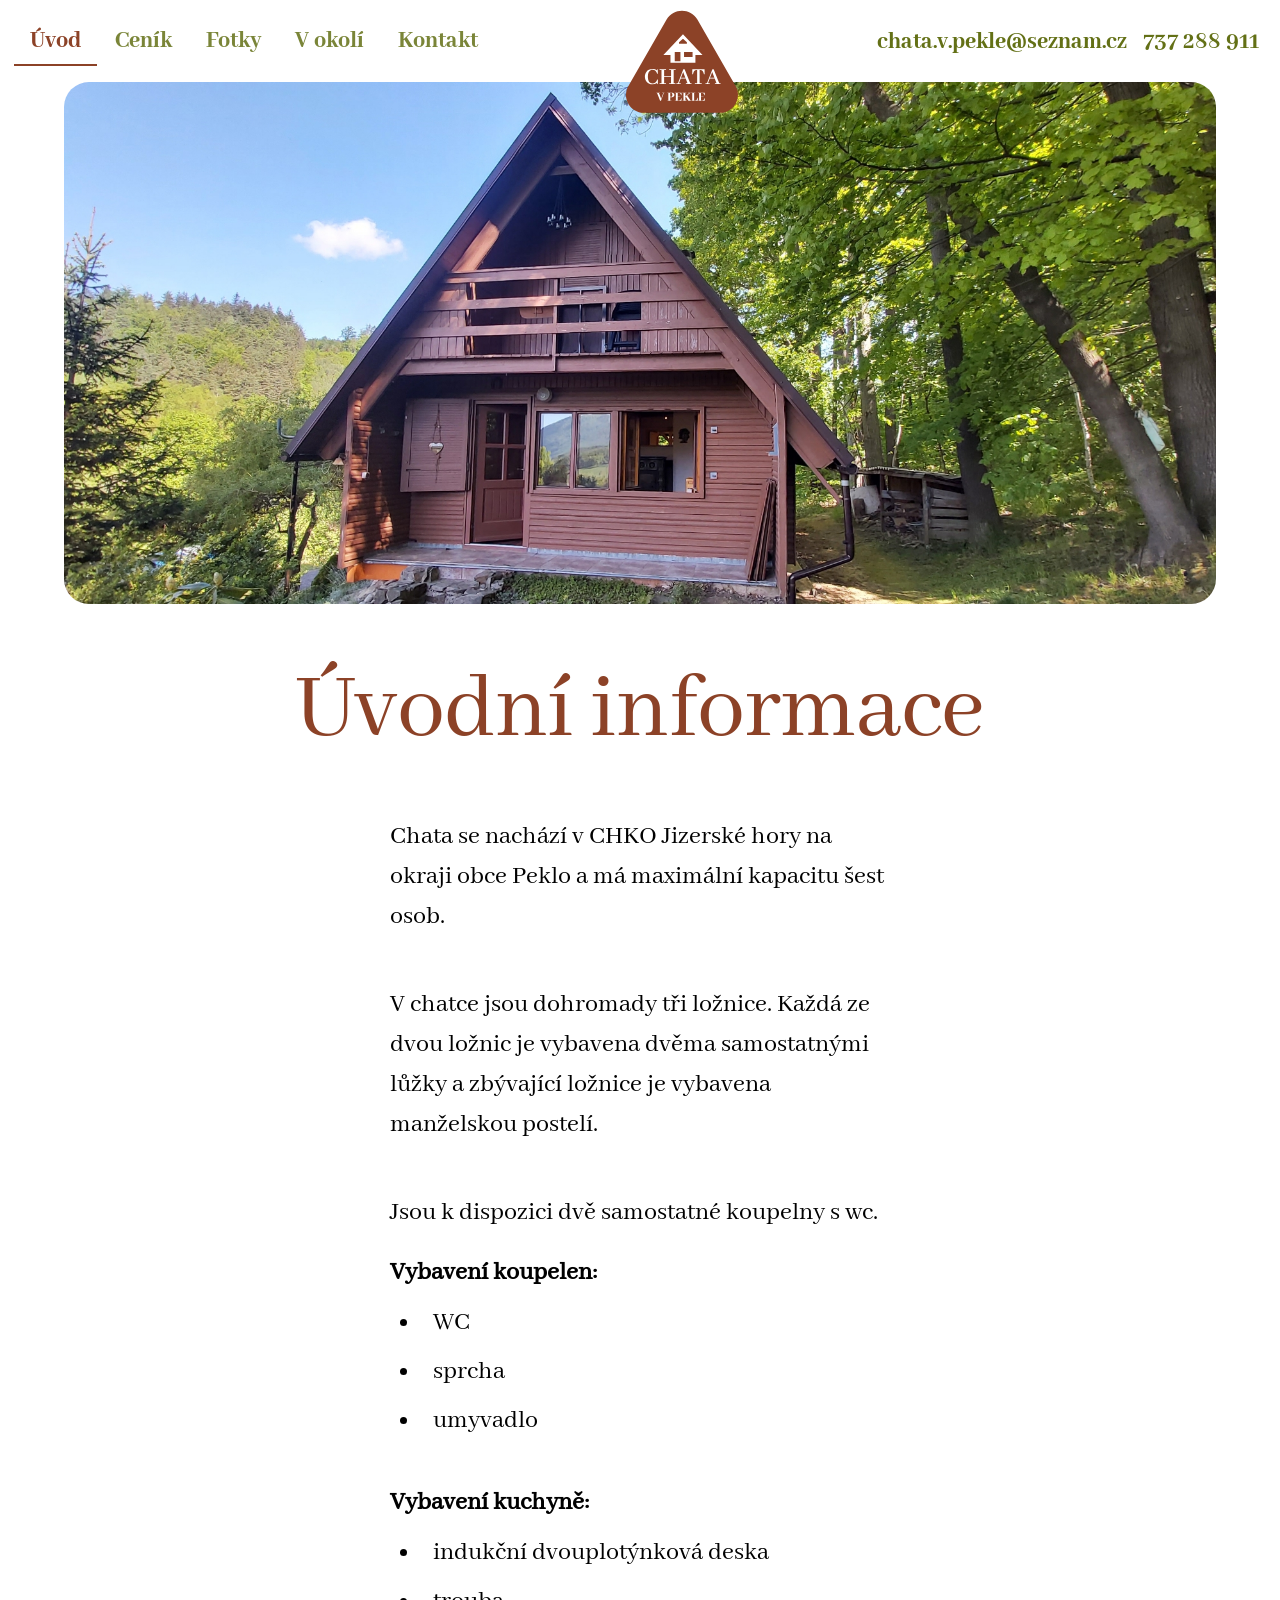
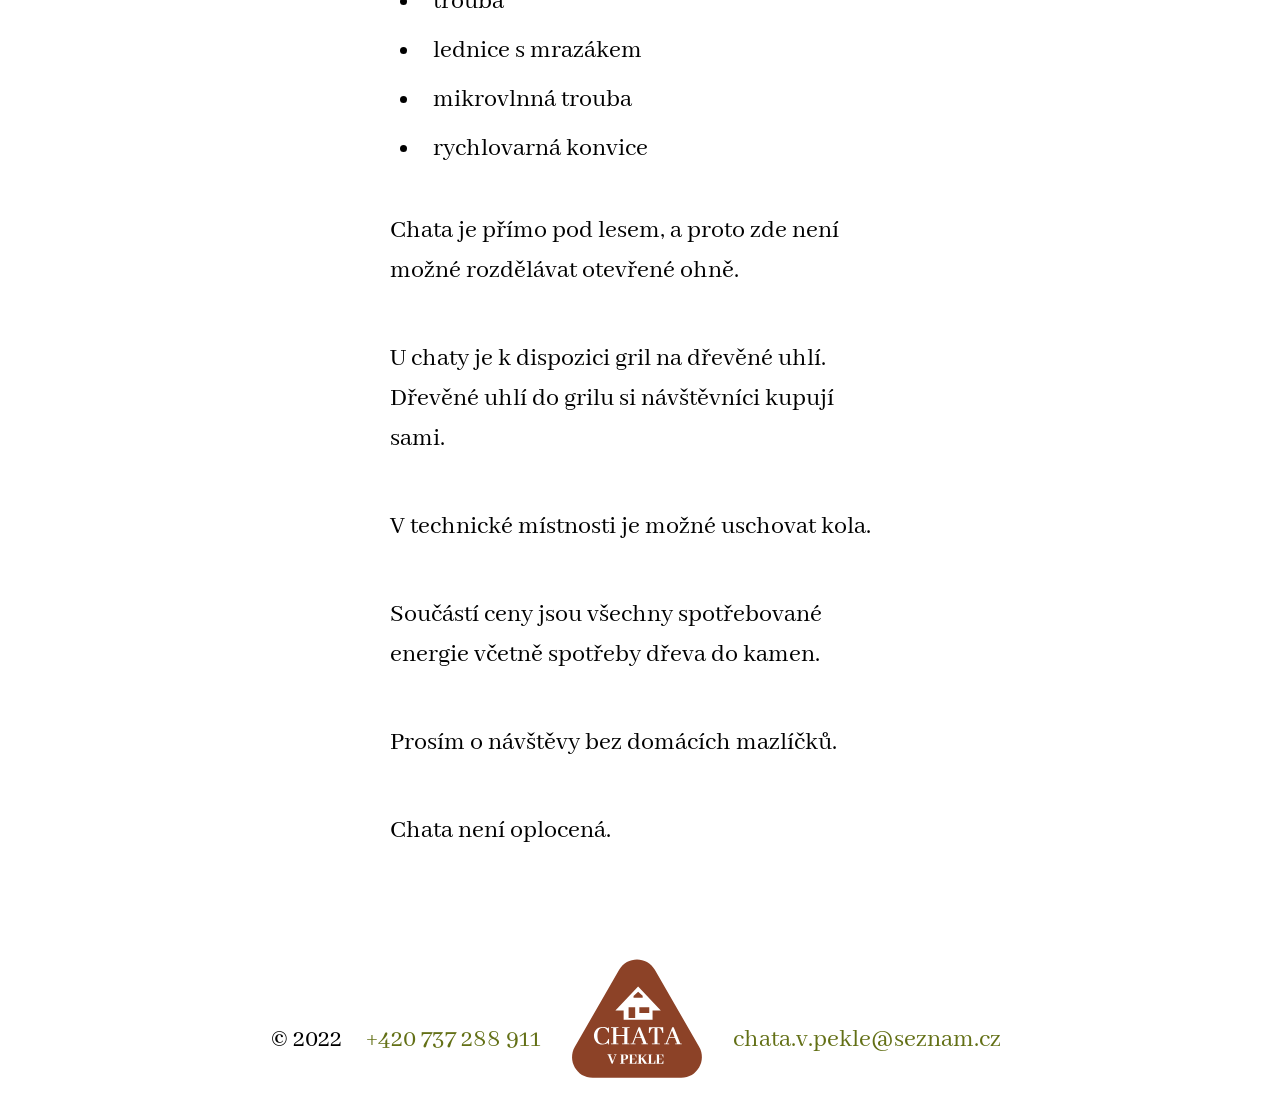
==== commit ae7fc2f4: "Sdílená hlavička, mobilní panel a patička Desktop a mobilní varianta podle hydratovaného DOM SSR, př" ====
--- a/site/index.html
+++ b/site/index.html
@@ -18,6 +18,7 @@
   <link href="statics/icons/favicon.ico" rel="icon" type="image/ico"/>
   <link href="css/app.css" rel="stylesheet"/>
   <link href="css/komponenty.css" rel="stylesheet"/>
+  <link href="css/web.css" rel="stylesheet"/>
  </head>
  <body class="desktop no-touch body--light">
   <script>
@@ -32,123 +33,65 @@
     <!-- -->
     <header class="q-header q-layout__section--marginal transparent fixed-top" style="height:112px;">
      <div class="q-toolbar row no-wrap items-center bg-white">
-      <div class="whole-menu">
+      <!-- desktop (od 1024 px) -->
+      <div class="whole-menu gt-sm">
+       <div class="row menu-button menu-text-style justify-between bg-white">
+        <div class="col-4-xs col-4-sm col-5-md col-4-lg">
+         <nav aria-label="Hlavní menu" class="site-nav q-tabs row no-wrap items-center bg-white kontakt-bar q-tabs--not-scrollable q-tabs--horizontal">
+          <div class="q-tabs__content row no-wrap items-center self-stretch hide-scrollbar q-tabs__content--align-justify">
+           <a aria-current="page" class="q-tab relative-position self-stretch flex flex-center text-center menu-button menu-kontakt q-tab--active text-secondary q-tab--no-caps q-focusable q-hoverable cursor-pointer" href="./"><div class="q-focus-helper" tabindex="-1"></div><div class="q-tab__content self-stretch flex-center relative-position q-anchor--skip non-selectable column">Úvod</div><div class="q-tab__indicator absolute-bottom text-secondary"></div></a>
+           <a class="q-tab relative-position self-stretch flex flex-center text-center menu-button menu-kontakt q-tab--inactive q-tab--no-caps q-focusable q-hoverable cursor-pointer" href="cenik/"><div class="q-focus-helper" tabindex="-1"></div><div class="q-tab__content self-stretch flex-center relative-position q-anchor--skip non-selectable column">Ceník</div><div class="q-tab__indicator absolute-bottom text-secondary"></div></a>
+           <a class="q-tab relative-position self-stretch flex flex-center text-center menu-button menu-kontakt q-tab--inactive q-tab--no-caps q-focusable q-hoverable cursor-pointer" href="fotky/"><div class="q-focus-helper" tabindex="-1"></div><div class="q-tab__content self-stretch flex-center relative-position q-anchor--skip non-selectable column">Fotky</div><div class="q-tab__indicator absolute-bottom text-secondary"></div></a>
+           <a class="q-tab relative-position self-stretch flex flex-center text-center menu-button menu-kontakt q-tab--inactive q-tab--no-caps q-focusable q-hoverable cursor-pointer" href="okoli/"><div class="q-focus-helper" tabindex="-1"></div><div class="q-tab__content self-stretch flex-center relative-position q-anchor--skip non-selectable column">V okolí</div><div class="q-tab__indicator absolute-bottom text-secondary"></div></a>
+           <a class="q-tab relative-position self-stretch flex flex-center text-center menu-button menu-kontakt q-tab--inactive q-tab--no-caps q-focusable q-hoverable cursor-pointer" href="kontakt/"><div class="q-focus-helper" tabindex="-1"></div><div class="q-tab__content self-stretch flex-center relative-position q-anchor--skip non-selectable column">Kontakt</div><div class="q-tab__indicator absolute-bottom text-secondary"></div></a>
+          </div>
+         </nav>
+        </div>
+        <div class="col-1-xs col-1-sm col-2-md col-3-lg">
+         <img alt="Chata v Pekle" class="logo" height="120" src="img/logo-chatavpekle.svg"/>
+        </div>
+        <div class="col-4-xs col-4-sm col-4-md col-4-lg menu-kontakt-block">
+         <span><a class="menu-kontakt menu-button menu-button-mobile" href="mailto:chata.v.pekle@seznam.cz">chata.v.pekle@seznam.cz</a></span><span><a class="menu-kontakt menu-button menu-button-mobile" href="tel:+420737288911">737&nbsp;288&nbsp;911</a></span>
+        </div>
+       </div>
+      </div>
+      <!-- mobil (pod 1024 px): hamburger a vysouvací panel -->
+      <div class="whole-menu lt-md">
        <div class="row justify-between full-width menu-kontakt-block-mobile">
         <div class="col-1 text-left whole-menu-mobile">
-         <button class="q-btn q-btn-item non-selectable no-outline menu-button-mobile q-btn--flat q-btn--rectangle q-btn--actionable q-focusable q-hoverable q-btn--no-uppercase q-btn--wrap" role="button" style="font-size:21px;" tabindex="0" type="button">
-          <span class="q-focus-helper">
-          </span>
-          <span class="q-btn__wrapper col row q-anchor--skip">
-           <span class="q-btn__content text-center col items-center q-anchor--skip justify-center row">
-            <i aria-hidden="true" class="material-icons q-icon notranslate" role="img">
-             menu
-            </i>
-           </span>
-          </span>
-         </button>
+         <button aria-controls="menu-panel" aria-expanded="false" aria-label="Menu" class="q-btn q-btn-item non-selectable no-outline menu-button-mobile js-menu q-btn--flat q-btn--rectangle q-btn--actionable q-focusable q-hoverable q-btn--no-uppercase q-btn--wrap" style="font-size:21px;" type="button"><span class="q-focus-helper"></span><span class="q-btn__wrapper col row q-anchor--skip"><span class="q-btn__content text-center col items-center q-anchor--skip justify-center row"><i aria-hidden="true" class="material-icons q-icon notranslate">menu</i></span></span></button>
         </div>
         <div class="q-drawer-container">
-         <div aria-hidden="true" class="q-drawer__opener fixed-left">
-         </div>
-         <div aria-hidden="true" class="fullscreen q-drawer__backdrop hidden">
-         </div>
-         <aside class="q-drawer q-drawer--left q-drawer--bordered q-layout--prevent-focus fixed q-drawer--on-top q-drawer--mobile q-drawer--top-padding" style="width:300px;">
+         <div aria-hidden="true" class="fullscreen q-drawer__backdrop js-menu"></div>
+         <nav aria-label="Menu" class="q-drawer q-drawer--left q-drawer--bordered fixed q-drawer--on-top q-drawer--mobile q-drawer--top-padding" id="menu-panel" style="width:300px;">
           <div class="q-drawer__content fit scroll">
-           <div class="q-tabs row no-wrap items-center q-tabs--not-scrollable q-tabs--vertical q-tabs__arrows--inside" role="tablist">
-            <!-- -->
+           <div class="q-tabs row no-wrap items-center q-tabs--not-scrollable q-tabs--vertical">
             <div class="q-tabs__content row no-wrap items-center self-stretch hide-scrollbar q-tabs__content--align-left kontakt-bar">
              <div class="text-body3 q-list">
-              <a aria-current="page" class="q-tab relative-position self-stretch flex flex-center text-center menu-text-style q-router-link--exact-active q-router-link--active q-tab--inactive q-tab--no-caps q-focusable q-hoverable cursor-pointer" href="./" role="tab" tabindex="0">
-               <div class="q-focus-helper" tabindex="-1">
-               </div>
-               <div class="q-tab__content self-stretch flex-center relative-position q-anchor--skip non-selectable column">
-                Úvod
-               </div>
-               <div class="q-tab__indicator absolute-right text-secondary">
-               </div>
-              </a>
-              <a class="q-tab relative-position self-stretch flex flex-center text-center menu-text-style q-tab--inactive q-tab--no-caps q-focusable q-hoverable cursor-pointer" href="cenik/" role="tab" tabindex="0">
-               <div class="q-focus-helper" tabindex="-1">
-               </div>
-               <div class="q-tab__content self-stretch flex-center relative-position q-anchor--skip non-selectable column">
-                Ceník
-               </div>
-               <div class="q-tab__indicator absolute-right text-secondary">
-               </div>
-              </a>
-              <a class="q-tab relative-position self-stretch flex flex-center text-center menu-text-style q-tab--inactive q-tab--no-caps q-focusable q-hoverable cursor-pointer" href="fotky/" role="tab" tabindex="0">
-               <div class="q-focus-helper" tabindex="-1">
-               </div>
-               <div class="q-tab__content self-stretch flex-center relative-position q-anchor--skip non-selectable column">
-                Fotky
-               </div>
-               <div class="q-tab__indicator absolute-right text-secondary">
-               </div>
-              </a>
-              <a class="q-tab relative-position self-stretch flex flex-center text-center menu-text-style q-tab--inactive q-tab--no-caps q-focusable q-hoverable cursor-pointer" href="okoli/" role="tab" tabindex="0">
-               <div class="q-focus-helper" tabindex="-1">
-               </div>
-               <div class="q-tab__content self-stretch flex-center relative-position q-anchor--skip non-selectable column">
-                V okolí
-               </div>
-               <div class="q-tab__indicator absolute-right text-secondary">
-               </div>
-              </a>
-              <a class="q-tab relative-position self-stretch flex flex-center text-center menu-text-style q-tab--inactive q-tab--no-caps q-focusable q-hoverable cursor-pointer" href="kontakt/" role="tab" tabindex="0">
-               <div class="q-focus-helper" tabindex="-1">
-               </div>
-               <div class="q-tab__content self-stretch flex-center relative-position q-anchor--skip non-selectable column">
-                Kontakt
-               </div>
-               <div class="q-tab__indicator absolute-right text-secondary">
-               </div>
-              </a>
+              <a aria-current="page" class="q-tab relative-position self-stretch flex flex-center text-center menu-text-style q-tab--active text-secondary q-tab--no-caps q-focusable q-hoverable cursor-pointer" href="./"><div class="q-focus-helper" tabindex="-1"></div><div class="q-tab__content self-stretch flex-center relative-position q-anchor--skip non-selectable column">Úvod</div><div class="q-tab__indicator absolute-right text-secondary"></div></a>
+              <a class="q-tab relative-position self-stretch flex flex-center text-center menu-text-style q-tab--inactive q-tab--no-caps q-focusable q-hoverable cursor-pointer" href="cenik/"><div class="q-focus-helper" tabindex="-1"></div><div class="q-tab__content self-stretch flex-center relative-position q-anchor--skip non-selectable column">Ceník</div><div class="q-tab__indicator absolute-right text-secondary"></div></a>
+              <a class="q-tab relative-position self-stretch flex flex-center text-center menu-text-style q-tab--inactive q-tab--no-caps q-focusable q-hoverable cursor-pointer" href="fotky/"><div class="q-focus-helper" tabindex="-1"></div><div class="q-tab__content self-stretch flex-center relative-position q-anchor--skip non-selectable column">Fotky</div><div class="q-tab__indicator absolute-right text-secondary"></div></a>
+              <a class="q-tab relative-position self-stretch flex flex-center text-center menu-text-style q-tab--inactive q-tab--no-caps q-focusable q-hoverable cursor-pointer" href="okoli/"><div class="q-focus-helper" tabindex="-1"></div><div class="q-tab__content self-stretch flex-center relative-position q-anchor--skip non-selectable column">V okolí</div><div class="q-tab__indicator absolute-right text-secondary"></div></a>
+              <a class="q-tab relative-position self-stretch flex flex-center text-center menu-text-style q-tab--inactive q-tab--no-caps q-focusable q-hoverable cursor-pointer" href="kontakt/"><div class="q-focus-helper" tabindex="-1"></div><div class="q-tab__content self-stretch flex-center relative-position q-anchor--skip non-selectable column">Kontakt</div><div class="q-tab__indicator absolute-right text-secondary"></div></a>
              </div>
-             <button class="q-btn q-btn-item non-selectable no-outline mobile-btn-close-menu q-btn--flat q-btn--rectangle q-btn--actionable q-focusable q-hoverable q-btn--no-uppercase q-btn--wrap q-btn--dense" role="button" tabindex="0" type="button">
-              <span class="q-focus-helper">
-              </span>
-              <span class="q-btn__wrapper col row q-anchor--skip">
-               <span class="q-btn__content text-center col items-center q-anchor--skip justify-center row">
-                <i aria-hidden="true" class="material-icons q-icon notranslate" role="img">
-                 close
-                </i>
-                zavřít
-               </span>
-              </span>
-             </button>
+             <button class="q-btn q-btn-item non-selectable no-outline mobile-btn-close-menu js-menu q-btn--flat q-btn--rectangle q-btn--actionable q-focusable q-hoverable q-btn--no-uppercase q-btn--wrap q-btn--dense" type="button"><span class="q-focus-helper"></span><span class="q-btn__wrapper col row q-anchor--skip"><span class="q-btn__content text-center col items-center q-anchor--skip justify-center row"><i aria-hidden="true" class="material-icons q-icon notranslate">close</i>zavřít</span></span></button>
             </div>
-            <i aria-hidden="true" class="q-tabs__arrow q-tabs__arrow--left absolute q-tab__icon material-icons q-icon notranslate" role="presentation">
-             keyboard_arrow_up
-            </i>
-            <i aria-hidden="true" class="q-tabs__arrow q-tabs__arrow--right absolute q-tab__icon material-icons q-icon notranslate q-tabs__arrow--faded" role="presentation">
-             keyboard_arrow_down
-            </i>
            </div>
           </div>
-         </aside>
+         </nav>
         </div>
         <div class="col-3">
-         <img class="logo" height="90px" src="[data-uri]" style="z-index:2;"/>
+         <img alt="Chata v Pekle" class="logo" height="90" src="img/logo-chatavpekle.svg" style="z-index:2;"/>
         </div>
         <div class="col-5 text-right whole-menu-mobile">
-         <a class="menu-kontakt-button menu-button-mobile" href="mailto:chata.v.pekle@seznam.cz">
-          <i aria-hidden="true" class="material-icons q-icon notranslate" role="presentation">
-           mail
-          </i>
-         </a>
-         <a class="menu-kontakt-button menu-button-mobile" href="tel:+420737288911">
-          <i aria-hidden="true" class="material-icons q-icon notranslate" role="presentation">
-           contact_phone
-          </i>
-         </a>
+         <a aria-label="E-mail" class="menu-kontakt-button menu-button-mobile" href="mailto:chata.v.pekle@seznam.cz"><i aria-hidden="true" class="material-icons q-icon notranslate">mail</i></a><a aria-label="Telefon" class="menu-kontakt-button menu-button-mobile" href="tel:+420737288911"><i aria-hidden="true" class="material-icons q-icon notranslate">contact_phone</i></a>
         </div>
        </div>
       </div>
      </div>
-     <!-- -->
     </header>
-    <div class="q-page-container" style="padding-top:350px;">
-     <main class="q-page" data-v-85ab2346="" style="min-height:calc(100vh - 350px);">
+    <div class="q-page-container" style="padding-top:112px;">
+     <main class="q-page" data-v-85ab2346="" style="min-height:calc(100vh - 112px);">
       <div data-v-85ab2346="">
        <div class="page-section" data-v-85ab2346="">
         <div data-v-85ab2346="">
@@ -233,38 +176,28 @@
        </div>
       </div>
      </main>
-     <div class="q-mt-lg" data-v-52e497e8="">
-      <div class="row items-center justify-center" data-v-52e497e8="">
+     <footer class="q-mt-lg" data-v-52e497e8="">
+      <!-- mobil (pod 1024 px): pod sebou -->
+      <div class="row items-center justify-center lt-md" data-v-52e497e8="">
        <div class="col text-center" data-v-52e497e8="">
         <div class="alt-text-caption text-center q-mb-xl" data-v-52e497e8="">
-         <div data-v-52e497e8="">
-          <img alt="logo" data-v-52e497e8="" immediate="true" src="[data-uri]" width="160"/>
-         </div>
-         <div data-v-52e497e8="">
-          <span class="q-mx-sm" data-v-52e497e8="">
-           © 2022
-          </span>
-         </div>
-         <div data-v-52e497e8="">
-          <span class="q-mx-sm" data-v-52e497e8="">
-           <a class="menu-kontakt-button menu-button-mobile" data-v-52e497e8="" href="tel:+420737288911">
-            +420 737 288 911
-           </a>
-          </span>
-         </div>
-         <div data-v-52e497e8="">
-          <span class="q-mx-sm" data-v-52e497e8="">
-           <a class="menu-kontakt-button menu-button-mobile" data-v-52e497e8="" href="mailto:chata.v.pekle@seznam.cz">
-            chata.v.pekle@seznam.cz
-           </a>
-          </span>
-         </div>
-        </div>
-       </div>
-      </div>
-     </div>
+         <div data-v-52e497e8=""><img alt="Chata v Pekle" data-v-52e497e8="" src="img/logo-chatavpekle.svg" width="160"/></div>
+         <div data-v-52e497e8=""><span class="q-mx-sm" data-v-52e497e8="">© 2022</span></div>
+         <div data-v-52e497e8=""><span class="q-mx-sm" data-v-52e497e8=""><a class="menu-kontakt-button menu-button-mobile" data-v-52e497e8="" href="tel:+420737288911">+420&nbsp;737&nbsp;288&nbsp;911</a></span></div>
+         <div data-v-52e497e8=""><span class="q-mx-sm" data-v-52e497e8=""><a class="menu-kontakt-button menu-button-mobile" data-v-52e497e8="" href="mailto:chata.v.pekle@seznam.cz">chata.v.pekle@seznam.cz</a></span></div>
+        </div>
+       </div>
+      </div>
+      <!-- desktop (od 1024 px): v řádku s logem -->
+      <div class="row items-center justify-center gt-sm" data-v-52e497e8="">
+       <div class="col text-center" data-v-52e497e8="">
+        <div class="alt-text-caption text-center q-mb-xl" data-v-52e497e8=""><span class="q-mx-sm" data-v-52e497e8="">© 2022</span><span class="q-mx-sm" data-v-52e497e8=""><a class="menu-kontakt-button menu-button-mobile" data-v-52e497e8="" href="tel:+420737288911">+420&nbsp;737&nbsp;288&nbsp;911</a></span><img alt="Chata v Pekle" class="footer-logo" data-v-52e497e8="" src="img/logo-chatavpekle.svg" width="160"/><span class="q-mx-sm" data-v-52e497e8=""><a class="menu-kontakt-button menu-button-mobile" data-v-52e497e8="" href="mailto:chata.v.pekle@seznam.cz">chata.v.pekle@seznam.cz</a></span></div>
+       </div>
+      </div>
+     </footer>
     </div>
    </div>
   </div>
+  <script defer="" src="js/web.js"></script>
  </body>
 </html>
--- a/site/css/web.css
+++ b/site/css/web.css
@@ -0,0 +1,52 @@
+/* Styly statického webu nad CSS Quasaru (app.css, komponenty.css). */
+
+/* Hlavička: obě varianty z Layout.vue jsou v HTML, přepínají je třídy Quasaru gt-sm / lt-md
+   (hranice 1024 px, dřív $q.screen.lt.md). Pod 1024 px hamburger a panel zleva (q-drawer). */
+.q-drawer {
+  visibility: hidden;
+  transition: transform 0.12s, visibility 0.12s !important;
+}
+body.menu-open .q-drawer {
+  transform: none;
+  visibility: visible;
+}
+.q-drawer__backdrop {
+  visibility: hidden;
+  background-color: transparent;
+  transition: background-color 0.12s, visibility 0.12s !important;
+}
+body.menu-open .q-drawer__backdrop {
+  visibility: visible;
+  background-color: rgba(0, 0, 0, 0.4);
+}
+
+/* q-header reveal: web.js hlavičku při scrollu dolů schová třídou q-header--hidden (app.css) */
+@media (prefers-reduced-motion: no-preference) {
+  .q-header {
+    transition: transform 0.12s;
+  }
+}
+
+/* Hnědý proužek pod položkou menu při prokliku dojede na novou položku
+   (View Transitions mezi stránkami; prohlížeč bez podpory jen přepne stránku).
+   Jen desktop: na mobilu je menu po načtení stránky zavřené a proužek by odjel mimo obraz. */
+@media (min-width: 1024px) and (prefers-reduced-motion: no-preference) {
+  @view-transition {
+    navigation: auto;
+    types: stranka;
+  }
+  .site-nav .q-tab--active .q-tab__indicator {
+    view-transition-name: nav-indikator;
+  }
+  /* Při přechodech uvnitř stránky (detail fotky) proužek nesmí vyskočit nad tmavé pozadí */
+  html.vt-lokal .site-nav .q-tab__indicator {
+    view-transition-name: none;
+  }
+  html:active-view-transition-type(stranka)::view-transition-group(root) {
+    animation: none;
+  }
+  ::view-transition-group(nav-indikator) {
+    animation-duration: 0.35s;
+    animation-timing-function: cubic-bezier(0.4, 0, 0.2, 1);
+  }
+}
